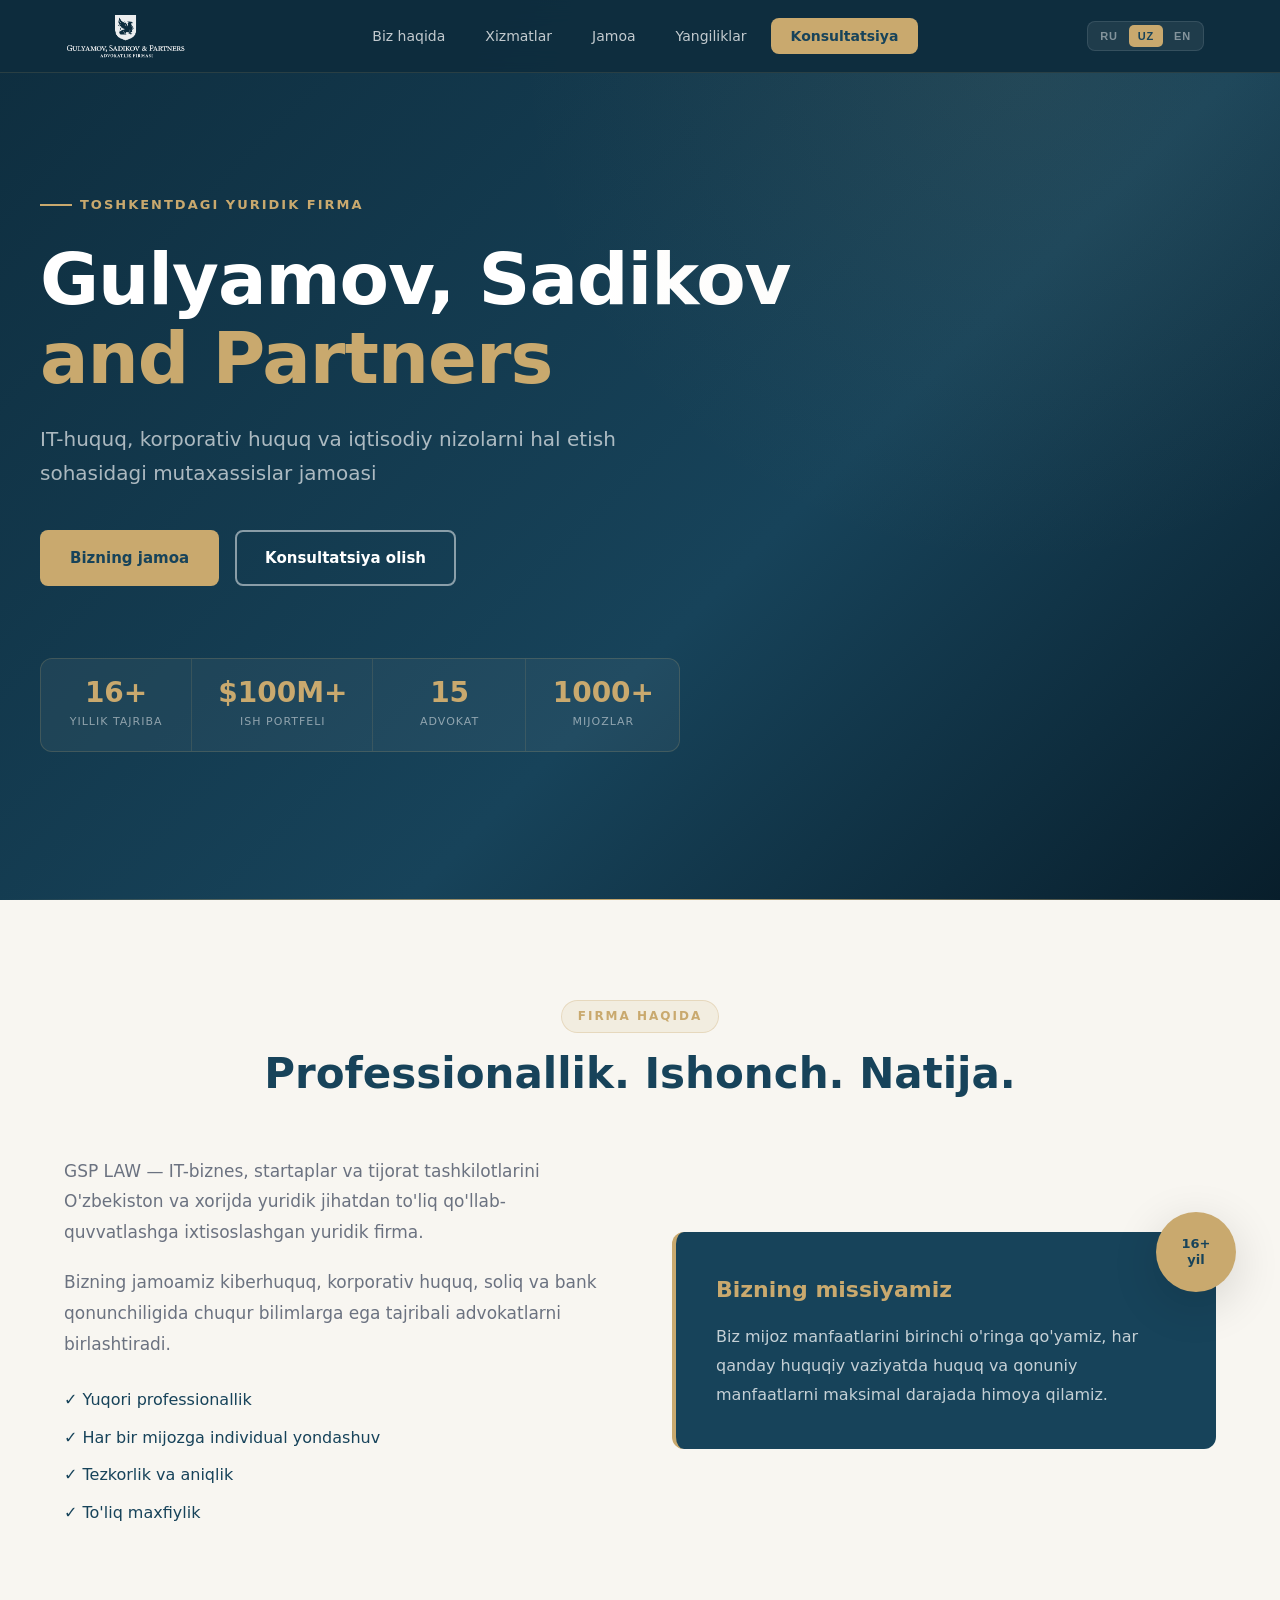
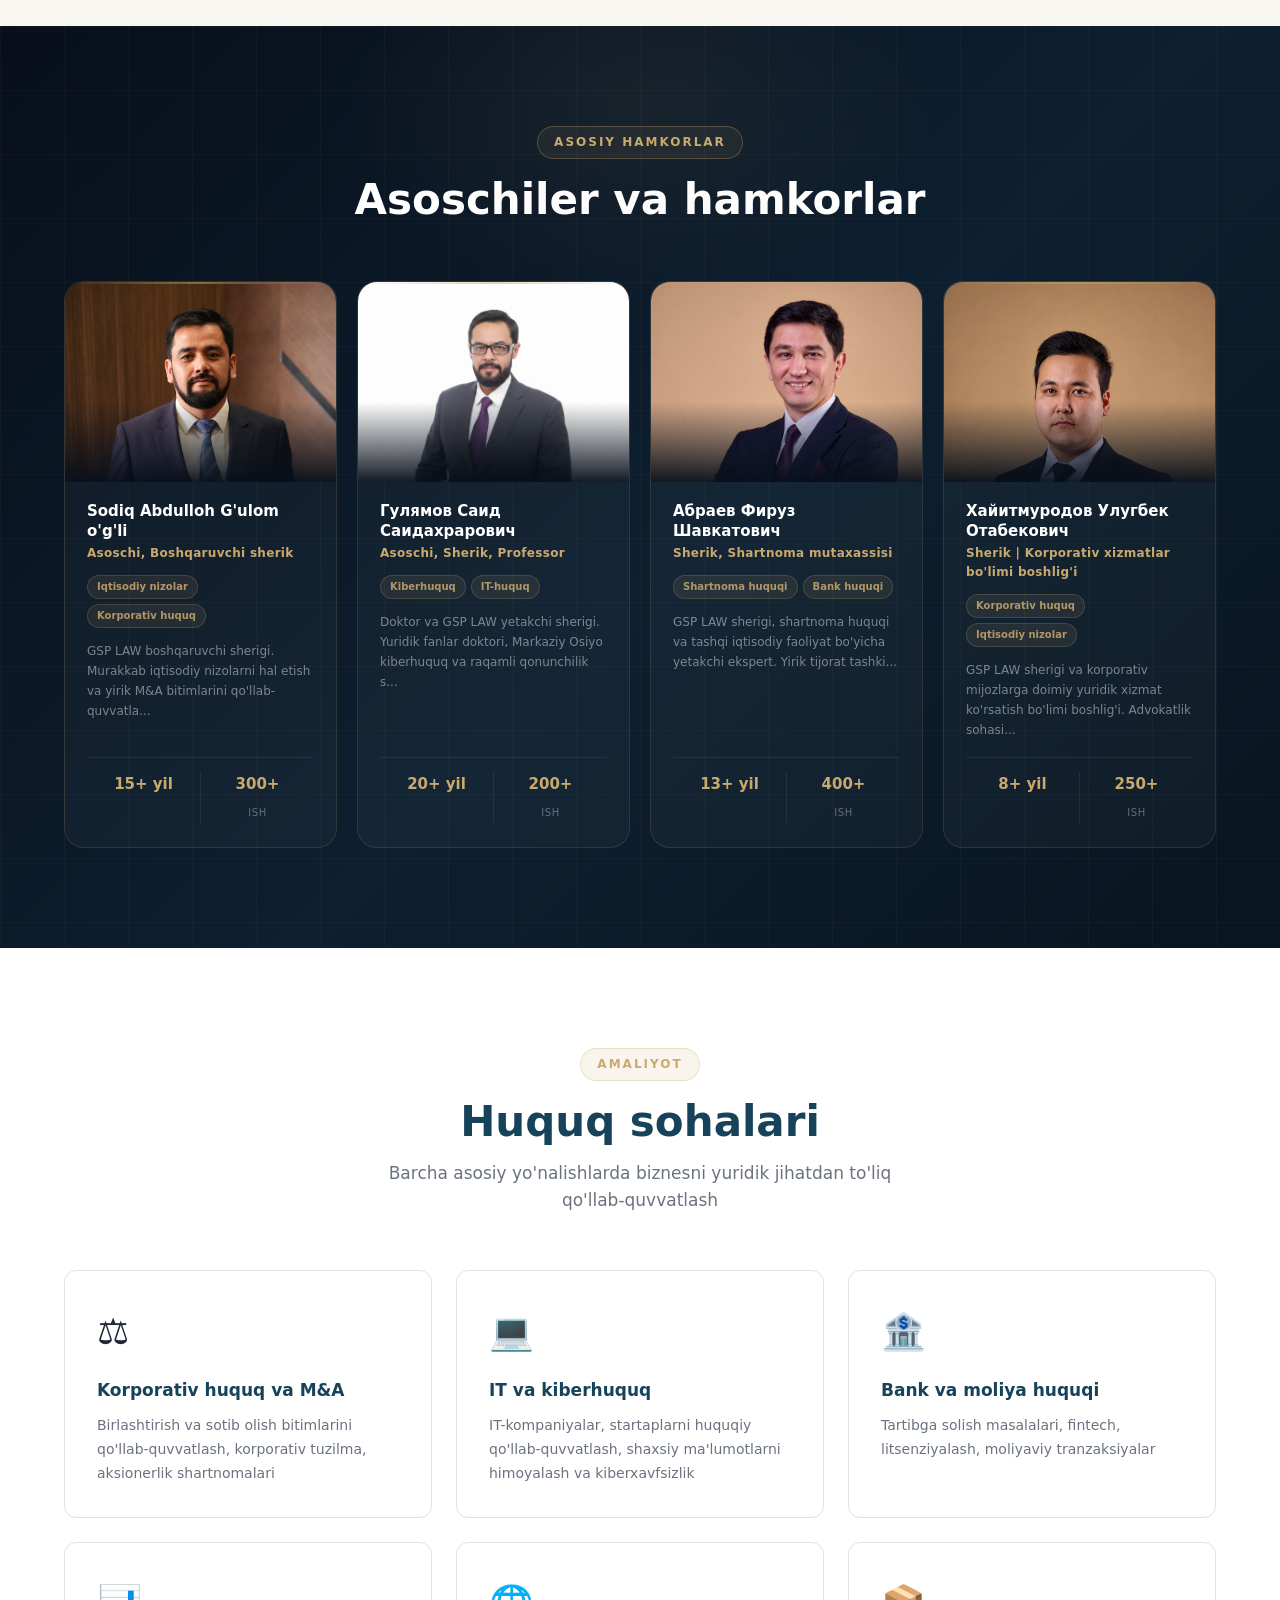
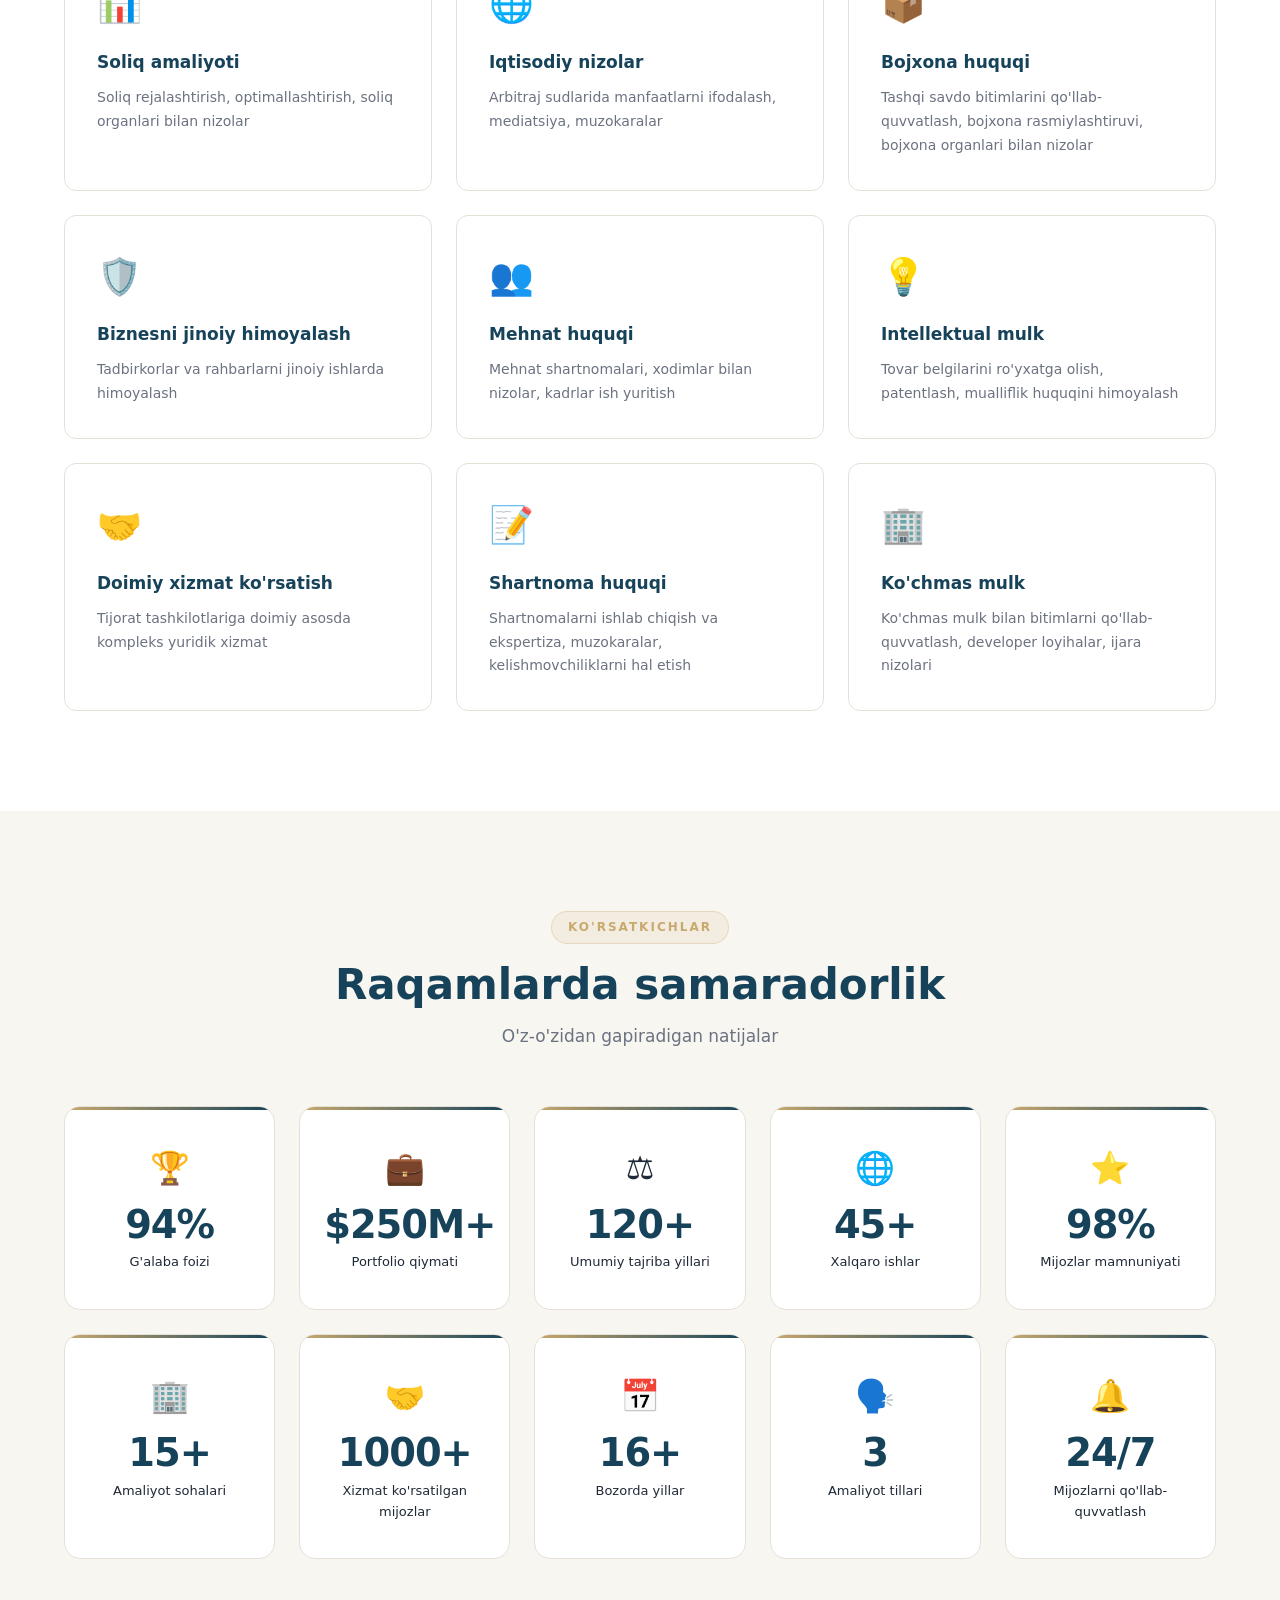
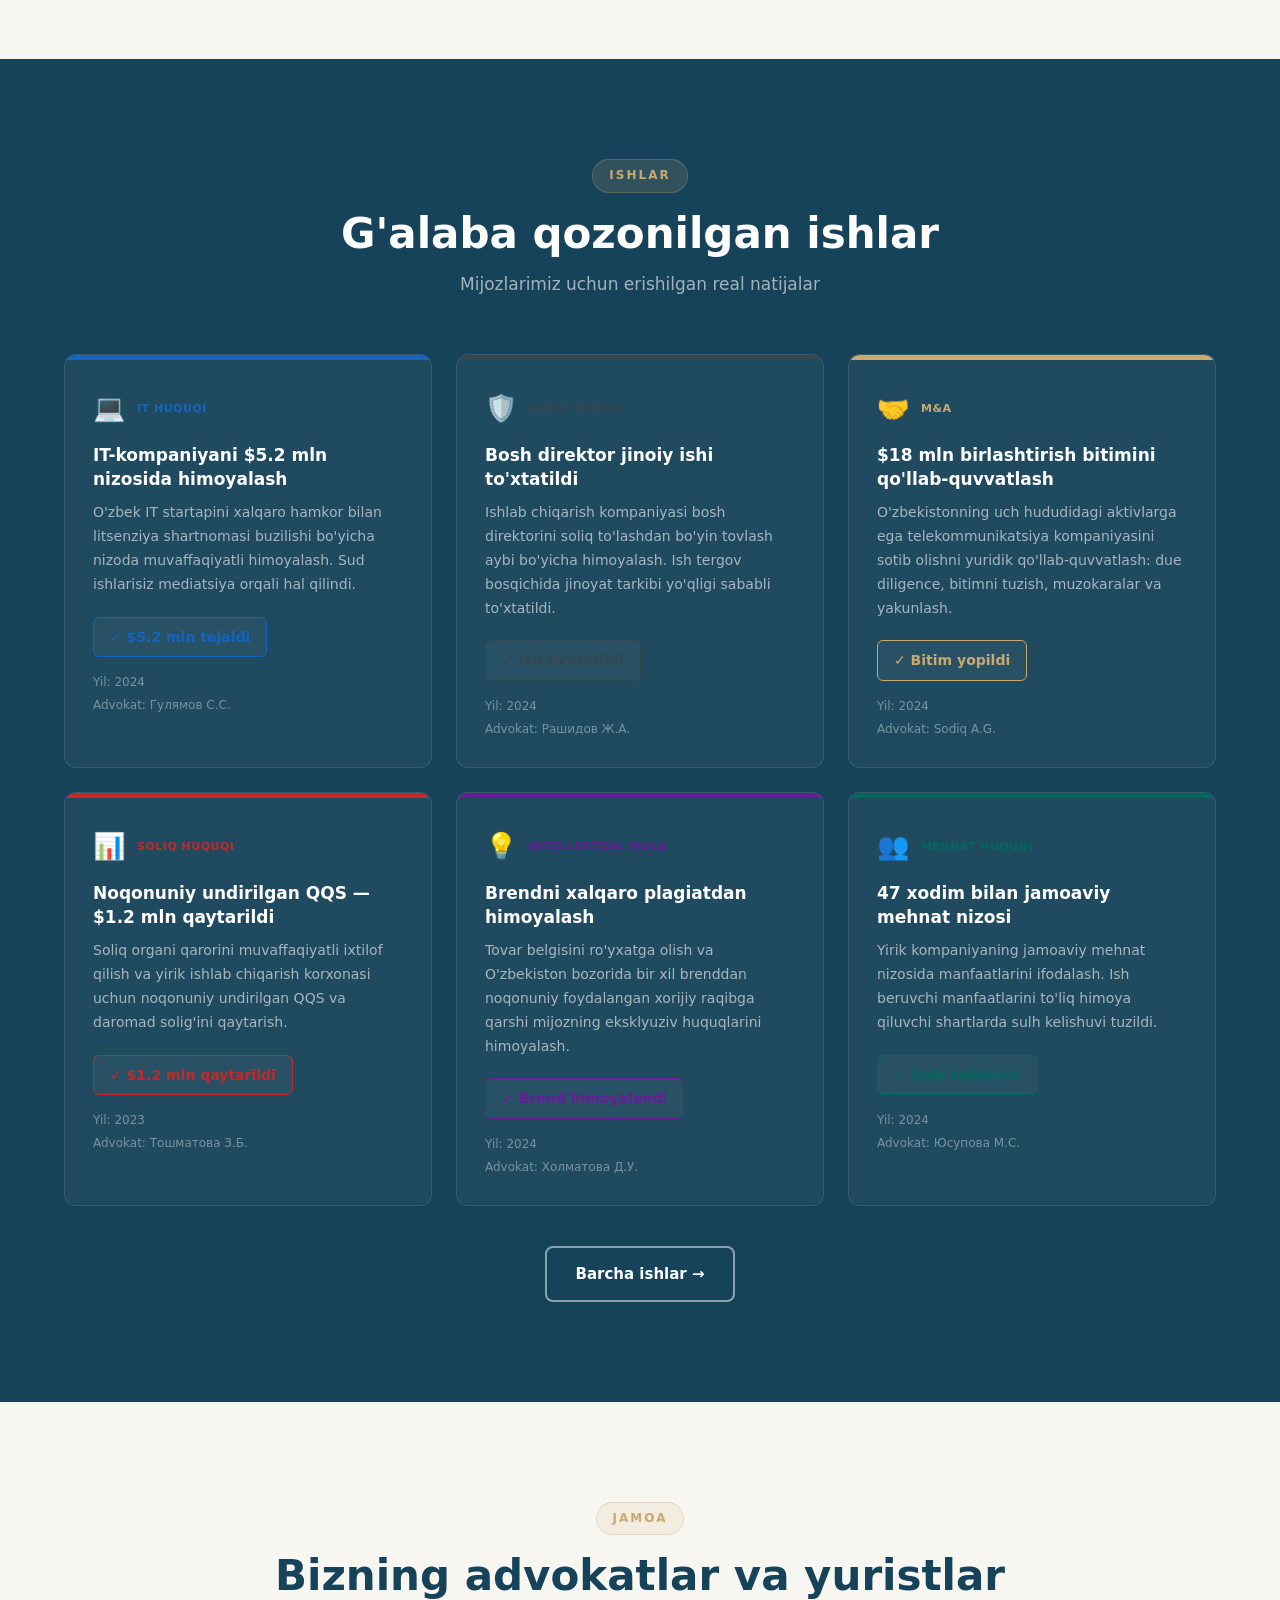
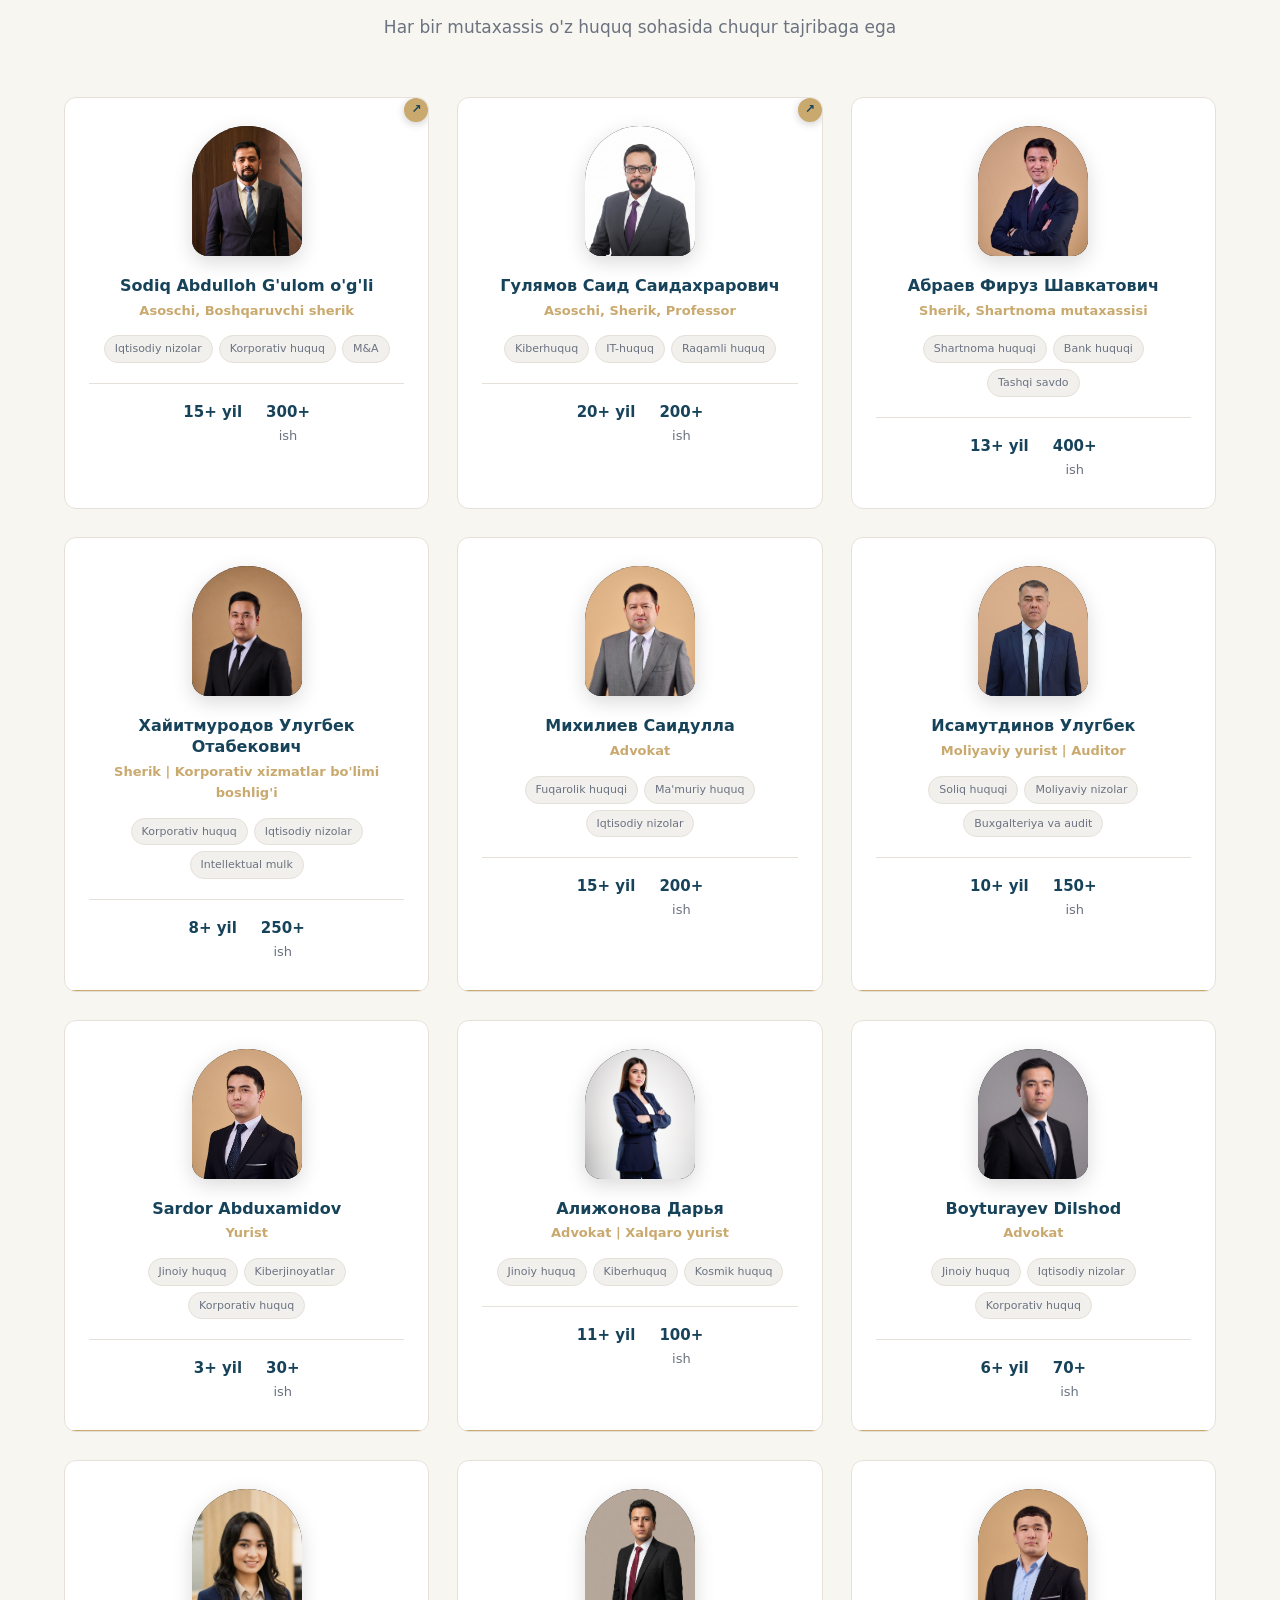
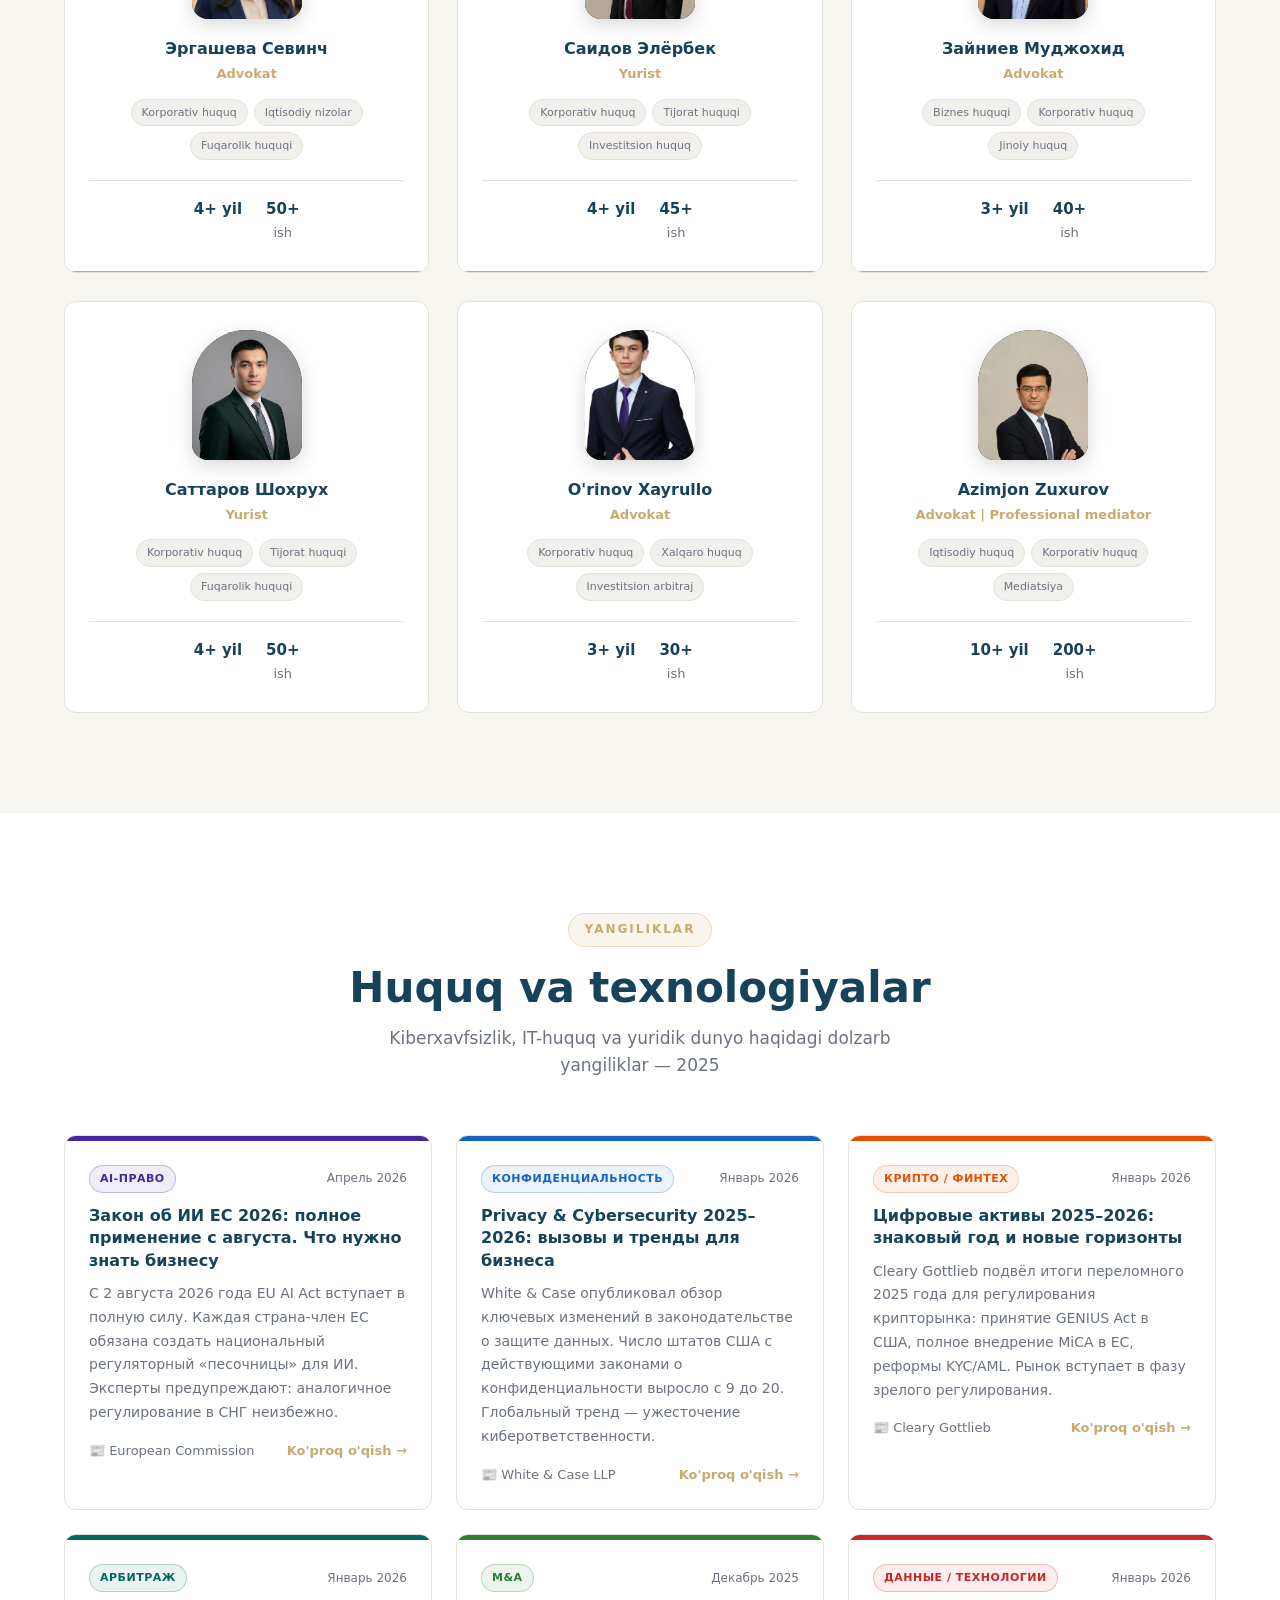
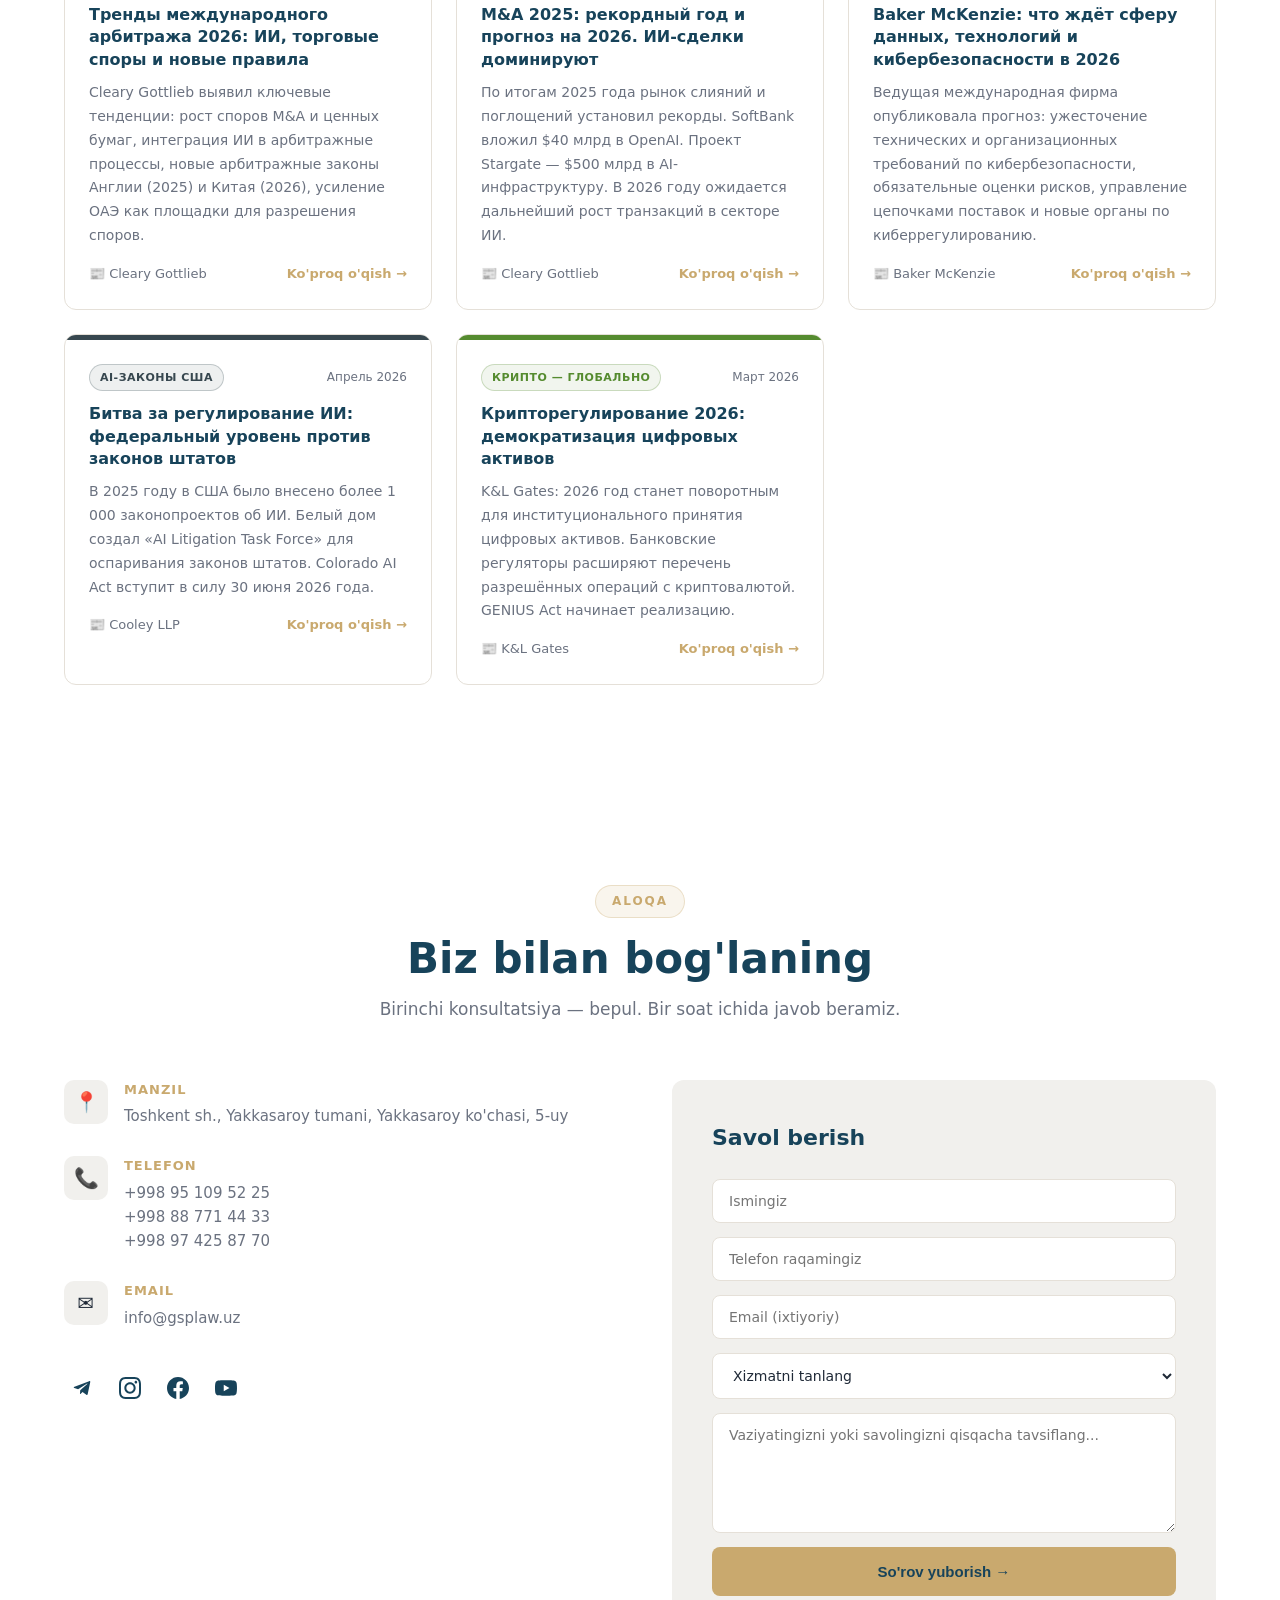
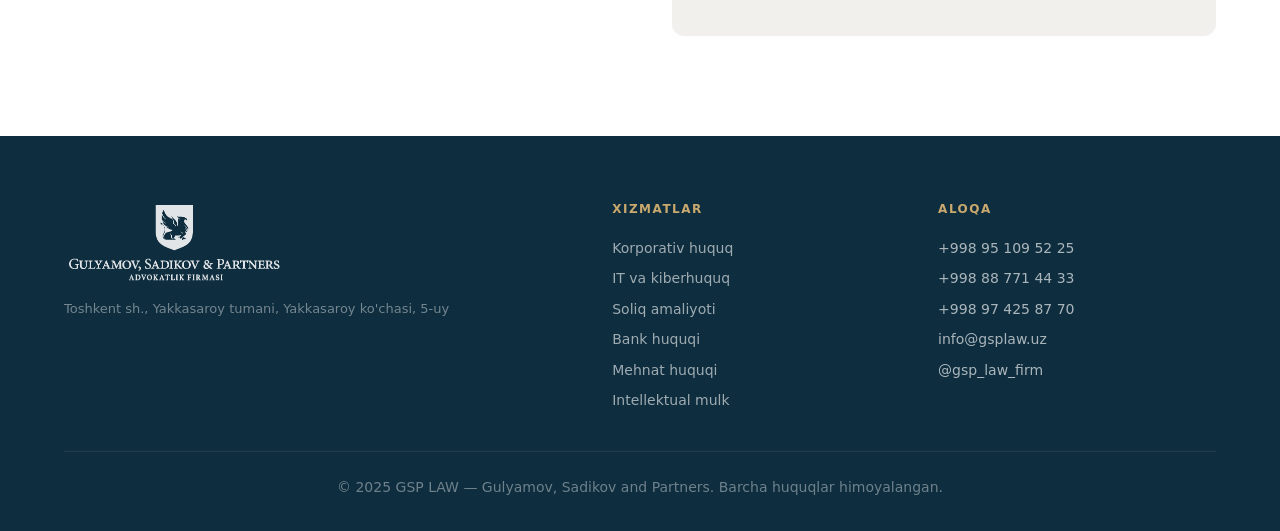
==== index.html @ 0fa40f77 "Fix favicon: square 32x32 and 64x64, consistent across all pages Co-Authored-By: Claude Sonnet 4.6 <" ====
<!DOCTYPE html>
<html lang="uz">
<head>
  <meta charset="UTF-8">
  <meta name="viewport" content="width=device-width, initial-scale=1.0">
  <title>Адвокатская фирма Ташкент – GSP Law онлайн консультация</title>
  <meta name="description" content="Ведущая юридическая фирма Узбекистана. IT-право, корпоративное право, экономические споры.">
  <link rel="shortcut icon" href="favicon.png">
  <link rel="icon" type="image/png" sizes="32x32" href="favicon.png?v=3">
  <link rel="icon" type="image/png" sizes="64x64" href="logo-shield.png?v=3">
  <link rel="stylesheet" href="style.css">
</head>
<body>

<!-- NAVBAR -->
<nav class="navbar" id="navbar">
  <div class="container">
    <a href="index.html" class="nav-logo">
      <img src="logo-full.png" alt="GSP LAW" class="nav-logo-full-img">
    </a>
    <ul class="nav-links" id="navLinks">
      <li><a href="#about" data-i18n="nav.about">О нас</a></li>
      <li><a href="#services" data-i18n="nav.services">Услуги</a></li>
      <li><a href="#lawyers" data-i18n="nav.team">Команда</a></li> 
      <li><a href="#news" data-i18n="nav.news">Новости</a></li>
      <li><a href="#contact" class="nav-cta" data-i18n="nav.consult">Консультация</a></li>
    </ul>
    <div class="lang-switcher">
      <button class="lang-btn" data-lang="ru" onclick="setLang('ru')">RU</button>
      <button class="lang-btn active" data-lang="uz" onclick="setLang('uz')">UZ</button>
      <button class="lang-btn" data-lang="en" onclick="setLang('en')">EN</button>
    </div>
    <button class="nav-toggle" id="navToggle" onclick="toggleMenu()" aria-label="Меню">
      <span></span><span></span><span></span>
    </button>
  </div>
</nav>

<!-- HERO -->
<section class="hero">
  <div class="hero-content">
    <p class="hero-tag" data-i18n="hero.tag">Юридическая фирма в Ташкенте</p>
    <h1>Gulyamov, Sadikov<br><span>and Partners</span></h1>
    <p class="hero-desc" data-i18n="hero.desc">Узкопрофильная команда экспертов в сфере IT-права, корпоративного права и разрешения экономических споров</p>
    <div class="hero-btns">
      <a href="#lawyers" class="btn btn-primary" data-i18n="hero.btn1">Наша команда</a>
      <a href="#contact" class="btn btn-outline" data-i18n="hero.btn2">Получить консультацию</a>
    </div>
    <div class="hero-stats" id="heroStats"></div>
  </div>
</section>

<!-- ABOUT -->
<section id="about" class="about">
  <div class="container">
    <div class="section-header">
      <span class="section-tag" data-i18n="about.sTag">О фирме</span>
      <h2 data-i18n="about.sTitle">Профессионализм. Доверие. Результат.</h2>
    </div>
    <div class="about-grid">
      <div class="about-text">
        <p data-i18n="about.p1">GSP LAW — узкопрофильная юридическая фирма, специализирующаяся на комплексном правовом сопровождении IT-бизнеса, стартапов и коммерческих организаций в Узбекистане и за рубежом.</p>
        <p data-i18n="about.p2">Наша команда объединяет опытных адвокатов с глубокими знаниями в области киберправа, корпоративного права, налогового и банковского законодательства.</p>
        <ul class="about-list" id="aboutList">
          <li>✓ Высокий профессионализм</li>
          <li>✓ Индивидуальный подход к каждому клиенту</li>
          <li>✓ Оперативность и чёткость в работе</li>
          <li>✓ Абсолютная конфиденциальность</li>
        </ul>
      </div>
      <div class="about-image">
        <div class="about-card">
          <h3 data-i18n="about.mTitle">Наша миссия</h3>
          <p data-i18n="about.mText">Мы ставим интересы клиента на первое место, обеспечивая максимальную защиту прав и законных интересов в любой правовой ситуации.</p>
        </div>
        <div class="about-badge">16+<br><span data-i18n="about.yearsLabel">лет</span></div>
      </div>
    </div>
  </div>
</section>

<!-- KEY PARTNERS -->
<section class="partners-section">
  <div class="container">
    <div class="section-header">
      <span class="section-tag" data-i18n="about.teamTag">Ключевые партнёры</span>
      <h2 data-i18n="about.teamTitle">Основатели и партнёры</h2>
    </div>
    <div class="partners-grid" id="partnersGrid"></div>
  </div>
</section>

<!-- SERVICES -->
<section id="services" class="services">
  <div class="container">
    <div class="section-header">
      <span class="section-tag" data-i18n="services.sTag">Практика</span>
      <h2 data-i18n="services.sTitle">Области права</h2>
      <p data-i18n="services.sDesc">Комплексное юридическое сопровождение бизнеса по всем ключевым направлениям</p>
    </div>
    <div class="services-grid" id="servicesGrid"></div>
  </div>
</section>

<!-- METRICS -->
<section id="metrics" class="metrics-section">
  <div class="container">
    <div class="section-header">
      <span class="section-tag" data-i18n="metrics.sTag">Показатели</span>
      <h2 data-i18n="metrics.sTitle">Эффективность в цифрах</h2>
      <p data-i18n="metrics.sDesc">Результаты, которые говорят сами за себя</p>
    </div>
    <div class="metrics-grid" id="metricsGrid"></div>
  </div>
</section>

<!-- CASES -->
<section id="cases" class="cases-section">
  <div class="container">
    <div class="section-header">
      <span class="section-tag" data-i18n="cases.sTag">Кейсы</span>
      <h2 data-i18n="cases.sTitle">Выигранные дела</h2>
      <p data-i18n="cases.sDesc">Реальные результаты, которых мы добились для наших клиентов</p>
    </div>
    <div class="cases-grid" id="casesGrid"></div>
    <div style="text-align:center;margin-top:40px;">
      <a href="cases.html" class="btn btn-outline" data-i18n="cases.allCasesBtn">Все кейсы →</a>
    </div>
  </div>
</section>

<!-- LAWYERS -->
<section id="lawyers" class="lawyers">
  <div class="container">
    <div class="section-header">
      <span class="section-tag" data-i18n="lawyers.sTag">Команда</span>
      <h2 data-i18n="lawyers.sTitle">Наши адвокаты и юристы</h2>
      <p data-i18n="lawyers.sDesc">Каждый специалист имеет глубокую экспертизу в своей области права и реальный опыт работы</p>
    </div>
    <div class="lawyers-grid" id="lawyersGrid"></div>
  </div>
</section>

<!-- NEWS -->
<section id="news" class="news-section">
  <div class="container">
    <div class="section-header">
      <span class="section-tag" data-i18n="news.sTag">Новости</span>
      <h2 data-i18n="news.sTitle">Право и технологии</h2>
      <p data-i18n="news.sDesc">Актуальные новости о кибербезопасности, IT-праве и юридическом мире — 2025</p>
    </div>
    <div class="news-grid" id="newsGrid"></div>
  </div>
</section>

<!-- CONTACT -->
<section id="contact" class="contact">
  <div class="container">
    <div class="section-header">
      <span class="section-tag" data-i18n="contact.sTag">Контакты</span>
      <h2 data-i18n="contact.sTitle">Свяжитесь с нами</h2>
      <p data-i18n="contact.sDesc">Первая консультация — бесплатно. Мы ответим в течение часа.</p>
    </div>
    <div class="contact-grid">
      <div class="contact-info">
        <div class="contact-item">
          <div class="contact-icon">📍</div>
          <div>
            <h4 data-i18n="contact.addr">Адрес</h4>
            <p id="ci-address"></p>
          </div>
        </div>
        <div class="contact-item">
          <div class="contact-icon">📞</div>
          <div>
            <h4 data-i18n="contact.phone">Телефон</h4>
            <p id="ci-phone1"></p>
            <p id="ci-phone2"></p>
            <p id="ci-phone3"></p>
          </div>
        </div>
        <div class="contact-item">
          <div class="contact-icon">✉️</div>
          <div>
            <h4 data-i18n="contact.email">Email</h4>
            <p id="ci-email"></p>
          </div>
        </div>
        <div class="social-links">
          <a id="ci-tg" class="social-icon-btn social-tg" target="_blank" rel="noopener" aria-label="Telegram">
            <svg viewBox="0 0 24 24" fill="currentColor"><path d="M9.78 18.65l.28-4.23 7.68-6.92c.34-.31-.07-.46-.52-.19L7.74 13.3 3.64 12c-.88-.25-.89-.86.2-1.3l15.97-6.16c.73-.33 1.43.18 1.15 1.3l-2.72 12.81c-.19.91-.74 1.13-1.5.71L12.6 16.3l-1.99 1.93c-.23.23-.42.42-.83.42z"/></svg>
          </a>
          <a id="ci-ig" class="social-icon-btn social-ig" target="_blank" rel="noopener" aria-label="Instagram">
            <svg viewBox="0 0 24 24" fill="currentColor"><path d="M12 2.163c3.204 0 3.584.012 4.85.07 3.252.148 4.771 1.691 4.919 4.919.058 1.265.069 1.645.069 4.849 0 3.205-.012 3.584-.069 4.849-.149 3.225-1.664 4.771-4.919 4.919-1.266.058-1.644.07-4.85.07-3.204 0-3.584-.012-4.849-.07-3.26-.149-4.771-1.699-4.919-4.92-.058-1.265-.07-1.644-.07-4.849 0-3.204.013-3.583.07-4.849.149-3.227 1.664-4.771 4.919-4.919 1.266-.057 1.645-.069 4.849-.069zm0-2.163c-3.259 0-3.667.014-4.947.072-4.358.2-6.78 2.618-6.98 6.98-.059 1.281-.073 1.689-.073 4.948 0 3.259.014 3.668.072 4.948.2 4.358 2.618 6.78 6.98 6.98 1.281.058 1.689.072 4.948.072 3.259 0 3.668-.014 4.948-.072 4.354-.2 6.782-2.618 6.979-6.98.059-1.28.073-1.689.073-4.948 0-3.259-.014-3.667-.072-4.947-.196-4.354-2.617-6.78-6.979-6.98-1.281-.059-1.69-.073-4.949-.073zm0 5.838c-3.403 0-6.162 2.759-6.162 6.162s2.759 6.163 6.162 6.163 6.162-2.759 6.162-6.163c0-3.403-2.759-6.162-6.162-6.162zm0 10.162c-2.209 0-4-1.79-4-4 0-2.209 1.791-4 4-4s4 1.791 4 4c0 2.21-1.791 4-4 4zm6.406-11.845c-.796 0-1.441.645-1.441 1.44s.645 1.44 1.441 1.44c.795 0 1.439-.645 1.439-1.44s-.644-1.44-1.439-1.44z"/></svg>
          </a>
          <a id="ci-fb" class="social-icon-btn social-fb" target="_blank" rel="noopener" aria-label="Facebook">
            <svg viewBox="0 0 24 24" fill="currentColor"><path d="M24 12.073c0-6.627-5.373-12-12-12s-12 5.373-12 12c0 5.99 4.388 10.954 10.125 11.854v-8.385H7.078v-3.47h3.047V9.43c0-3.007 1.792-4.669 4.533-4.669 1.312 0 2.686.235 2.686.235v2.953H15.83c-1.491 0-1.956.925-1.956 1.874v2.25h3.328l-.532 3.47h-2.796v8.385C19.612 23.027 24 18.062 24 12.073z"/></svg>
          </a>
          <a id="ci-yt" class="social-icon-btn social-yt" target="_blank" rel="noopener" aria-label="YouTube">
            <svg viewBox="0 0 24 24" fill="currentColor"><path d="M23.498 6.186a3.016 3.016 0 0 0-2.122-2.136C19.505 3.545 12 3.545 12 3.545s-7.505 0-9.377.505A3.017 3.017 0 0 0 .502 6.186C0 8.07 0 12 0 12s0 3.93.502 5.814a3.016 3.016 0 0 0 2.122 2.136c1.871.505 9.376.505 9.376.505s7.505 0 9.377-.505a3.015 3.015 0 0 0 2.122-2.136C24 15.93 24 12 24 12s0-3.93-.502-5.814zM9.545 15.568V8.432L15.818 12l-6.273 3.568z"/></svg>
          </a>
        </div>
      </div>
      <div class="contact-form">
        <h3 data-i18n="contact.formTitle">Задать вопрос</h3>
        <div class="form-success" id="formSuccess"></div>
        <form onsubmit="submitForm(event)" style="display:flex;flex-direction:column;gap:14px;">
          <input type="text" data-i18n-ph="contact.ph.name" placeholder="Ваше имя" required>
          <input type="tel" data-i18n-ph="contact.ph.tel" placeholder="Номер телефона" required>
          <input type="email" data-i18n-ph="contact.ph.email" placeholder="Email (необязательно)">
          <select class="contact-svc-select">
            <option value="">Выберите услугу</option>
            <option>Корпоративное право и M&A</option>
            <option>IT и киберправо</option>
            <option>Налоговая практика</option>
            <option>Банковское и финансовое право</option>
            <option>Трудовое право</option>
            <option>Интеллектуальная собственность</option>
            <option>Таможенное право</option>
            <option>Уголовная защита бизнеса</option>
            <option>Экономические споры</option>
            <option>Другое</option>
          </select>
          <textarea data-i18n-ph="contact.ph.msg" placeholder="Кратко опишите вашу ситуацию или вопрос..." rows="4"></textarea>
          <button type="submit" class="btn btn-primary" style="width:100%;justify-content:center;" data-i18n="contact.submit">Отправить запрос →</button>
        </form>
      </div>
    </div>
  </div>
</section>

<!-- FOOTER -->
<footer class="footer">
  <div class="container">
    <div class="footer-grid">
      <div>
        <img src="logo-full.png" alt="GSP LAW" class="footer-logo-full">
        <p id="f-address" style="font-size:13px;margin-top:14px;opacity:0.65;line-height:1.6;"></p>
      </div>
      <div>
        <h4 data-i18n="footer.sTitle">Услуги</h4>
        <ul class="footer-services-list">
          <li><a href="#services">Корпоративное право</a></li>
          <li><a href="#services">IT и киберправо</a></li>
          <li><a href="#services">Налоговая практика</a></li>
          <li><a href="#services">Банковское право</a></li>
          <li><a href="#services">Трудовое право</a></li>
          <li><a href="#services">Интеллект. собственность</a></li>
        </ul>
      </div>
      <div>
        <h4 data-i18n="footer.cTitle">Контакты</h4>
        <div style="display:flex;flex-direction:column;gap:8px;">
          <p id="f-phone1" style="font-size:14px;"></p>
          <p id="f-phone2" style="font-size:14px;"></p>
          <p id="f-phone3" style="font-size:14px;"></p>
          <p id="f-email" style="font-size:14px;"></p>
          <a href="https://t.me/gsp_law_firm" target="_blank" style="font-size:14px;color:rgba(255,255,255,0.65);">@gsp_law_firm</a>
        </div>
      </div>
    </div>
    <div class="footer-bottom">
      <p data-i18n="footer.rights">© 2026 GSP LAW — Gulyamov, Sadikov and Partners. Все права защищены.</p>
    </div>
  </div>
</footer>

<script src="data.js"></script>
<script src="app.js"></script>
</body>
</html>
---- style.css ----
/* ===== VARIABLES ===== */
:root {
  --dark: #0e2d3e;
  --navy: #17435a;
  --gold: #c9a96e;
  --gold-light: #e8c98a;
  --cream: #f8f6f1;
  --white: #ffffff;
  --gray: #6b7280;
  --light-gray: #f1f0ed;
  --border: #e5e0d8;
  --text: #1f2937;
  --shadow: 0 4px 24px rgba(0,0,0,0.08);
  --shadow-lg: 0 12px 48px rgba(0,0,0,0.14);
  --radius: 12px;
  --radius-sm: 8px;
  --transition: all 0.3s ease;
  --font: 'Segoe UI', system-ui, -apple-system, sans-serif;
}

/* ===== RESET ===== */
*, *::before, *::after { box-sizing: border-box; margin: 0; padding: 0; }
html { scroll-behavior: smooth; }
body { font-family: var(--font); color: var(--text); background: var(--white); line-height: 1.6; }
a { text-decoration: none; color: inherit; }
ul { list-style: none; }
img { max-width: 100%; display: block; }

/* ===== UTILITY ===== */
.container { max-width: 1200px; margin: 0 auto; padding: 0 24px; }

.section-header { text-align: center; margin-bottom: 56px; }
.section-tag {
  display: inline-block;
  font-size: 12px;
  font-weight: 600;
  letter-spacing: 2px;
  text-transform: uppercase;
  color: var(--gold);
  background: rgba(201,169,110,0.12);
  border: 1px solid rgba(201,169,110,0.3);
  padding: 6px 16px;
  border-radius: 20px;
  margin-bottom: 16px;
}
.section-header h2 { font-size: clamp(28px, 4vw, 42px); font-weight: 700; color: var(--navy); line-height: 1.2; }
.section-header p { margin-top: 12px; color: var(--gray); font-size: 17px; max-width: 560px; margin-left: auto; margin-right: auto; }

.btn {
  display: inline-flex;
  align-items: center;
  gap: 8px;
  padding: 14px 28px;
  border-radius: var(--radius-sm);
  font-size: 15px;
  font-weight: 600;
  cursor: pointer;
  border: 2px solid transparent;
  transition: var(--transition);
  white-space: nowrap;
}
.btn-primary { background: var(--gold); color: var(--navy); }
.btn-primary:hover { background: var(--gold-light); transform: translateY(-2px); box-shadow: 0 8px 24px rgba(201,169,110,0.4); }
.btn-outline { background: transparent; color: var(--white); border-color: rgba(255,255,255,0.5); }
.btn-outline:hover { background: rgba(255,255,255,0.1); border-color: var(--white); }
.btn-dark { background: var(--navy); color: var(--white); }
.btn-dark:hover { background: var(--dark); transform: translateY(-2px); }
.btn-ghost { background: transparent; color: var(--navy); border-color: var(--border); }
.btn-ghost:hover { background: var(--light-gray); }

/* ===== NAVBAR ===== */
.navbar {
  position: fixed;
  top: 0; left: 0; right: 0;
  z-index: 1000;
  background: rgba(14,45,62,0.95);
  backdrop-filter: blur(12px);
  border-bottom: 1px solid rgba(201,169,110,0.15);
  transition: var(--transition);
}
.navbar .container { display: flex; align-items: center; justify-content: space-between; height: 72px; }
.nav-logo { display: flex; align-items: center; }
.nav-logo-full-img {
  height: 48px;
  width: auto;
  display: block;
  filter: brightness(0) invert(1);
  opacity: 0.92;
  transition: opacity 0.3s ease;
}
.nav-logo:hover .nav-logo-full-img { opacity: 1; }
.nav-logo-img { height: 46px; width: auto; display: block; flex-shrink: 0; }
.nav-logo-text { display: flex; flex-direction: column; }
.logo-text { font-size: 22px; font-weight: 800; color: var(--gold); letter-spacing: 1px; line-height: 1; }
.logo-sub { font-size: 10px; color: rgba(255,255,255,0.5); letter-spacing: 0.5px; margin-top: 2px; }
.nav-links { display: flex; gap: 8px; }
.nav-links a {
  color: rgba(255,255,255,0.75);
  font-size: 14px;
  font-weight: 500;
  padding: 8px 16px;
  border-radius: 6px;
  transition: var(--transition);
}
.nav-links a:hover { color: var(--gold); background: rgba(201,169,110,0.08); }
.nav-cta { padding: 10px 20px !important; background: var(--gold) !important; color: var(--navy) !important; font-weight: 700 !important; border-radius: 8px !important; }
.nav-cta:hover { background: var(--gold-light) !important; }
.nav-toggle {
  display: none;
  flex-direction: column;
  justify-content: center;
  gap: 5px;
  width: 40px; height: 40px;
  background: rgba(255,255,255,0.07);
  border: 1px solid rgba(255,255,255,0.12);
  border-radius: 8px;
  cursor: pointer;
  padding: 0;
  align-items: center;
  flex-shrink: 0;
}
.nav-toggle span {
  display: block;
  width: 20px; height: 2px;
  background: rgba(255,255,255,0.85);
  border-radius: 2px;
  transition: all 0.3s ease;
  transform-origin: center;
}
.nav-toggle.open span:nth-child(1) { transform: translateY(7px) rotate(45deg); }
.nav-toggle.open span:nth-child(2) { opacity: 0; transform: scaleX(0); }
.nav-toggle.open span:nth-child(3) { transform: translateY(-7px) rotate(-45deg); }

/* ===== HERO ===== */
.hero {
  min-height: 100vh;
  background: linear-gradient(135deg, var(--dark) 0%, var(--navy) 60%, #081e2b 100%);
  display: flex;
  flex-direction: column;
  justify-content: center;
  padding: 120px 24px 80px;
  position: relative;
  overflow: hidden;
}
.hero::before {
  content: '';
  position: absolute;
  top: -50%;
  right: -20%;
  width: 80vw;
  height: 80vw;
  background: radial-gradient(circle, rgba(201,169,110,0.08) 0%, transparent 70%);
  pointer-events: none;
}
.hero::after {
  content: '';
  position: absolute;
  bottom: 0; left: 0; right: 0;
  height: 1px;
  background: linear-gradient(90deg, transparent, var(--gold), transparent);
}
.hero-content { max-width: 1200px; margin: 0 auto; width: 100%; }
.hero-tag {
  display: inline-flex;
  align-items: center;
  gap: 8px;
  font-size: 13px;
  color: var(--gold);
  letter-spacing: 2px;
  text-transform: uppercase;
  font-weight: 600;
  margin-bottom: 24px;
}
.hero-tag::before { content: ''; display: block; width: 32px; height: 2px; background: var(--gold); }
.hero h1 {
  font-size: clamp(36px, 6vw, 72px);
  font-weight: 800;
  color: var(--white);
  line-height: 1.1;
  margin-bottom: 24px;
  letter-spacing: -1px;
}
.hero h1 span { color: var(--gold); }
.hero-desc { font-size: clamp(16px, 2vw, 20px); color: rgba(255,255,255,0.65); max-width: 600px; margin-bottom: 40px; line-height: 1.7; }
.hero-btns { display: flex; gap: 16px; flex-wrap: wrap; margin-bottom: 72px; }
.hero-stats {
  display: grid;
  grid-template-columns: repeat(4, 1fr);
  gap: 2px;
  max-width: 640px;
  background: rgba(255,255,255,0.05);
  border-radius: var(--radius);
  border: 1px solid rgba(201,169,110,0.2);
  overflow: hidden;
}
.stat { padding: 20px 24px; text-align: center; }
.stat:not(:last-child) { border-right: 1px solid rgba(201,169,110,0.15); }
.stat-num { display: block; font-size: 28px; font-weight: 800; color: var(--gold); line-height: 1; }
.stat-label { display: block; font-size: 11px; color: rgba(255,255,255,0.5); text-transform: uppercase; letter-spacing: 1px; margin-top: 6px; }

/* ===== ABOUT ===== */
.about { padding: 100px 0; background: var(--cream); }
.about-grid { display: grid; grid-template-columns: 1fr 1fr; gap: 64px; align-items: center; }
.about-text p { color: var(--gray); font-size: 17px; line-height: 1.8; margin-bottom: 20px; }
.about-list { margin-top: 28px; display: flex; flex-direction: column; gap: 12px; }
.about-list li { display: flex; align-items: center; gap: 12px; font-size: 16px; font-weight: 500; color: var(--navy); }
.about-image { position: relative; }
.about-card {
  background: var(--navy);
  color: white;
  padding: 40px;
  border-radius: var(--radius);
  border-left: 4px solid var(--gold);
}
.about-card h3 { font-size: 22px; color: var(--gold); margin-bottom: 16px; }
.about-card p { color: rgba(255,255,255,0.75); line-height: 1.8; }
.about-badge {
  position: absolute;
  top: -20px; right: -20px;
  background: var(--gold);
  color: var(--navy);
  padding: 16px;
  border-radius: 50%;
  width: 80px;
  height: 80px;
  display: flex;
  flex-direction: column;
  align-items: center;
  justify-content: center;
  font-weight: 800;
  font-size: 13px;
  text-align: center;
  line-height: 1.2;
  box-shadow: var(--shadow-lg);
}

/* ===== SERVICES ===== */
.services { padding: 100px 0; }
.services-grid { display: grid; grid-template-columns: repeat(auto-fill, minmax(280px, 1fr)); gap: 24px; }
.service-card {
  background: var(--white);
  border: 1px solid var(--border);
  border-radius: var(--radius);
  padding: 32px;
  transition: var(--transition);
  cursor: default;
}
.service-card:hover { border-color: var(--gold); transform: translateY(-4px); box-shadow: var(--shadow); }
.service-icon { font-size: 36px; margin-bottom: 16px; }
.service-card h3 { font-size: 17px; font-weight: 700; color: var(--navy); margin-bottom: 10px; }
.service-card p { color: var(--gray); font-size: 14px; line-height: 1.7; }

/* ===== LAWYERS ===== */
.lawyers { padding: 100px 0; background: var(--cream); }
.lawyers-grid { display: grid; grid-template-columns: repeat(auto-fill, minmax(280px, 1fr)); gap: 28px; }
.lawyer-card {
  background: var(--white);
  border-radius: var(--radius);
  overflow: hidden;
  border: 1px solid var(--border);
  transition: var(--transition);
  cursor: pointer;
  position: relative;
}
.lawyer-card:hover { transform: translateY(-6px); box-shadow: var(--shadow-lg); border-color: var(--gold); }
.lawyer-card:hover .lawyer-avatar { transform: scale(1.05); }
.lawyer-avatar-wrap { padding: 28px 28px 0; display: flex; justify-content: center; }
.lawyer-avatar {
  width: 110px;
  height: 130px;
  border-radius: 55px 55px 16px 16px;
  display: flex;
  align-items: center;
  justify-content: center;
  font-size: 30px;
  font-weight: 800;
  color: white;
  transition: var(--transition);
  box-shadow: 0 6px 20px rgba(0,0,0,0.15);
  flex-shrink: 0;
  overflow: hidden;
}
.lawyer-avatar-photo {
  background: #111 !important;
}
.lawyer-avatar-photo img {
  width: 100%;
  height: 100%;
  object-fit: cover;
  object-position: center 10%;
  display: block;
}
.lawyer-info { padding: 20px 24px 28px; text-align: center; }
.lawyer-info h3 { font-size: 16px; font-weight: 700; color: var(--navy); margin-bottom: 4px; line-height: 1.3; }
.lawyer-title { font-size: 13px; color: var(--gold); font-weight: 600; margin-bottom: 14px; }
.lawyer-specs { display: flex; flex-wrap: wrap; justify-content: center; gap: 6px; margin-bottom: 20px; }
.spec-tag {
  font-size: 11px;
  padding: 4px 10px;
  border-radius: 20px;
  background: var(--light-gray);
  color: var(--gray);
  font-weight: 500;
  border: 1px solid var(--border);
}
.lawyer-meta { display: flex; justify-content: center; gap: 24px; font-size: 13px; color: var(--gray); border-top: 1px solid var(--border); padding-top: 16px; }
.lawyer-meta span { display: flex; flex-direction: column; align-items: center; gap: 2px; }
.lawyer-meta strong { font-size: 15px; color: var(--navy); font-weight: 700; }
.lawyer-card-btn {
  position: absolute;
  bottom: -44px;
  left: 0; right: 0;
  background: var(--gold);
  color: var(--navy);
  text-align: center;
  font-weight: 700;
  font-size: 13px;
  padding: 12px;
  transition: var(--transition);
}
.lawyer-card:hover .lawyer-card-btn { bottom: 0; }

/* ===== CONTACT ===== */
.contact { padding: 100px 0; }
.contact-grid { display: grid; grid-template-columns: 1fr 1fr; gap: 64px; }
.contact-info { display: flex; flex-direction: column; gap: 28px; }
.contact-item { display: flex; gap: 16px; align-items: flex-start; }
.contact-icon { font-size: 20px; width: 44px; height: 44px; background: var(--light-gray); border-radius: 10px; display: flex; align-items: center; justify-content: center; flex-shrink: 0; }
.contact-item h4 { font-size: 13px; text-transform: uppercase; letter-spacing: 1px; color: var(--gold); font-weight: 700; margin-bottom: 4px; }
.contact-item p { color: var(--gray); font-size: 15px; line-height: 1.6; }
.social-links { display: flex; gap: 12px; margin-top: 12px; flex-wrap: wrap; }
.contact-info .social-icon-btn { color: var(--navy); }
.contact-info .social-icon-btn:hover { color: var(--gold); }
.social-btn { padding: 10px 20px; background: var(--navy); color: white; border-radius: var(--radius-sm); font-size: 13px; font-weight: 600; transition: var(--transition); }
.social-btn:hover { background: var(--gold); color: var(--navy); transform: translateY(-2px); }

/* Social icon buttons */
.social-icon-btn {
  display: inline-flex; align-items: center; justify-content: center;
  width: 36px; height: 36px;
  background: transparent;
  color: rgba(255,255,255,0.65);
  transition: var(--transition);
}
.social-icon-btn svg { width: 22px; height: 22px; }
.social-icon-btn:hover { color: var(--gold); transform: translateY(-3px); }
.social-tg, .social-ig, .social-fb, .social-yt { background: transparent; }

/* Footer social row */
.footer-social { display: flex; gap: 10px; margin-top: 16px; flex-wrap: wrap; }

/* Full logo in footer */
.footer-logo-full {
  max-width: 220px; width: 100%; height: auto;
  filter: brightness(0) invert(1);
  opacity: 0.88;
}

.contact-form { background: var(--light-gray); padding: 40px; border-radius: var(--radius); }
.contact-form h3 { font-size: 22px; font-weight: 700; color: var(--navy); margin-bottom: 24px; }
.contact-form form { display: flex; flex-direction: column; gap: 14px; }
.contact-form input,
.contact-form select,
.contact-form textarea {
  width: 100%;
  padding: 13px 16px;
  border: 1.5px solid var(--border);
  border-radius: var(--radius-sm);
  font-size: 14px;
  font-family: var(--font);
  background: var(--white);
  color: var(--text);
  transition: var(--transition);
  outline: none;
}
.contact-form input:focus,
.contact-form select:focus,
.contact-form textarea:focus { border-color: var(--gold); box-shadow: 0 0 0 3px rgba(201,169,110,0.12); }
.contact-form textarea { resize: vertical; min-height: 120px; }
.form-success { background: #d1fae5; color: #065f46; padding: 12px 16px; border-radius: var(--radius-sm); font-size: 14px; font-weight: 500; display: none; }

/* ===== FOOTER ===== */
.footer { background: var(--dark); color: rgba(255,255,255,0.65); padding: 64px 0 32px; }
.footer-grid { display: grid; grid-template-columns: 1.8fr 1fr 1fr; gap: 48px; margin-bottom: 40px; }
.footer p { margin-bottom: 0; font-size: 14px; line-height: 1.6; }
.footer h4 { color: var(--gold); font-size: 12px; letter-spacing: 1.5px; text-transform: uppercase; font-weight: 700; margin-bottom: 18px; }
.footer ul { display: flex; flex-direction: column; gap: 8px; }
.footer ul li { font-size: 14px; transition: var(--transition); }
.footer ul li a { color: rgba(255,255,255,0.6); transition: var(--transition); }
.footer ul li a:hover { color: var(--gold); padding-left: 4px; }
.footer-bottom { border-top: 1px solid rgba(255,255,255,0.08); padding-top: 24px; text-align: center; font-size: 13px; color: rgba(255,255,255,0.4); }

/* ===== LAWYER PAGE ===== */
.lawyer-page { padding-top: 72px; }
.back-bar { background: var(--cream); border-bottom: 1px solid var(--border); padding: 14px 0; }
.back-btn { display: inline-flex; align-items: center; gap: 8px; color: var(--gray); font-size: 14px; font-weight: 500; transition: var(--transition); cursor: pointer; }
.back-btn:hover { color: var(--gold); }
.back-btn svg { width: 16px; height: 16px; }

.lawyer-hero {
  background: linear-gradient(135deg, var(--dark) 0%, var(--navy) 100%);
  padding: 64px 0;
  position: relative;
  overflow: hidden;
}
.lawyer-hero::before {
  content: '';
  position: absolute;
  top: -50%; right: -10%;
  width: 60vw; height: 60vw;
  background: radial-gradient(circle, rgba(201,169,110,0.07) 0%, transparent 70%);
}
.lawyer-hero-inner { display: flex; align-items: center; gap: 48px; position: relative; }
.lawyer-hero-avatar {
  width: 170px;
  height: 200px;
  border-radius: 85px 85px 20px 20px;
  display: flex;
  align-items: center;
  justify-content: center;
  font-size: 52px;
  font-weight: 800;
  color: white;
  flex-shrink: 0;
  border: 3px solid rgba(201,169,110,0.35);
  box-shadow: 0 8px 32px rgba(0,0,0,0.25);
  overflow: hidden;
}
.lawyer-hero-avatar.lawyer-avatar-photo img {
  width: 100%; height: 100%;
  object-fit: cover; object-position: center 10%;
  display: block;
}
.lawyer-hero-info { flex: 1; }
.lawyer-hero-tag { font-size: 12px; color: var(--gold); letter-spacing: 2px; text-transform: uppercase; font-weight: 600; margin-bottom: 12px; }
.lawyer-hero-info h1 { font-size: clamp(24px, 4vw, 40px); font-weight: 800; color: white; margin-bottom: 8px; line-height: 1.2; }
.lawyer-hero-info .title { font-size: 17px; color: rgba(255,255,255,0.6); margin-bottom: 20px; }
.lawyer-specs-hero { display: flex; flex-wrap: wrap; gap: 8px; margin-bottom: 24px; }
.spec-tag-hero { font-size: 12px; padding: 6px 14px; border-radius: 20px; background: rgba(201,169,110,0.15); color: var(--gold); font-weight: 600; border: 1px solid rgba(201,169,110,0.3); }
.lawyer-hero-meta { display: flex; gap: 32px; flex-wrap: wrap; }
.hero-meta-item { display: flex; flex-direction: column; }
.hero-meta-item span:first-child { font-size: 24px; font-weight: 800; color: var(--gold); }
.hero-meta-item span:last-child { font-size: 12px; color: rgba(255,255,255,0.5); text-transform: uppercase; letter-spacing: 1px; }

.lawyer-body { padding: 72px 0; }
.lawyer-body-grid { display: grid; grid-template-columns: 2fr 1fr; gap: 64px; align-items: start; }
.lawyer-section { margin-bottom: 48px; }
.lawyer-section h2 { font-size: 22px; font-weight: 700; color: var(--navy); margin-bottom: 16px; padding-bottom: 12px; border-bottom: 2px solid var(--gold); display: inline-block; }
.lawyer-section p { color: var(--gray); line-height: 1.8; font-size: 16px; margin-bottom: 12px; }
.services-list { display: flex; flex-direction: column; gap: 10px; }
.service-item { display: flex; align-items: center; gap: 12px; padding: 12px 16px; background: var(--light-gray); border-radius: var(--radius-sm); font-size: 14px; color: var(--text); border-left: 3px solid var(--gold); }
.service-item::before { content: '✓'; color: var(--gold); font-weight: 800; flex-shrink: 0; }

.lawyer-sidebar { position: sticky; top: 100px; }
.sidebar-card { background: var(--navy); color: white; padding: 32px; border-radius: var(--radius); margin-bottom: 24px; }
.sidebar-card h3 { font-size: 17px; font-weight: 700; color: var(--gold); margin-bottom: 20px; }
.sidebar-contact { display: flex; flex-direction: column; gap: 14px; }
.sidebar-contact a { display: flex; align-items: center; gap: 10px; color: rgba(255,255,255,0.8); font-size: 14px; transition: var(--transition); }
.sidebar-contact a:hover { color: var(--gold); }
.sidebar-card .btn { width: 100%; text-align: center; justify-content: center; margin-top: 16px; }
.sidebar-info { background: var(--light-gray); padding: 24px; border-radius: var(--radius); }
.sidebar-info h3 { font-size: 15px; font-weight: 700; color: var(--navy); margin-bottom: 16px; }
.info-row { display: flex; justify-content: space-between; align-items: center; padding: 10px 0; border-bottom: 1px solid var(--border); font-size: 14px; }
.info-row:last-child { border-bottom: none; }
.info-row span:first-child { color: var(--gray); }
.info-row span:last-child { font-weight: 600; color: var(--navy); }

/* ===== BLOG ===== */
.blog-section { padding: 72px 0; background: var(--cream); }
.blog-section .section-header { text-align: left; margin-bottom: 40px; }
.blog-grid { display: grid; grid-template-columns: repeat(auto-fill, minmax(320px, 1fr)); gap: 28px; }
.blog-card { background: var(--white); border-radius: var(--radius); overflow: hidden; border: 1px solid var(--border); transition: var(--transition); }
.blog-card:hover { transform: translateY(-4px); box-shadow: var(--shadow); border-color: var(--gold); }
.blog-card-top { height: 6px; }
.blog-card-body { padding: 28px; }
.blog-tag { font-size: 11px; font-weight: 700; letter-spacing: 1px; text-transform: uppercase; color: var(--gold); margin-bottom: 10px; }
.blog-card h3 { font-size: 17px; font-weight: 700; color: var(--navy); margin-bottom: 10px; line-height: 1.4; }
.blog-card p { color: var(--gray); font-size: 14px; line-height: 1.7; margin-bottom: 20px; }
.blog-card-footer { display: flex; align-items: center; justify-content: space-between; font-size: 13px; color: var(--gray); }
.blog-read-more { color: var(--gold); font-weight: 600; font-size: 13px; transition: var(--transition); cursor: pointer; }
.blog-read-more:hover { color: var(--dark); }

/* ===== MOBILE ===== */
@media (max-width: 900px) {
  .nav-logo-full-img { height: 36px; }
  .nav-links {
    display: none; flex-direction: column;
    position: absolute; top: 72px; left: 0; right: 0;
    background: rgba(10,32,48,0.98); backdrop-filter: blur(16px);
    padding: 8px 12px 16px; gap: 2px; z-index: 999;
    border-bottom: 1px solid rgba(201,169,110,0.2);
    animation: menuSlide 0.22s ease;
  }
  .nav-links.open { display: flex; }
  .nav-links a {
    padding: 13px 16px; font-size: 15px; border-radius: 8px;
    color: rgba(255,255,255,0.8); border-left: 2px solid transparent;
  }
  .nav-links a:hover { border-left-color: var(--gold); background: rgba(201,169,110,0.06); }
  .nav-cta { border-left: none !important; margin-top: 8px; text-align: center; justify-content: center; }
  .nav-toggle { display: flex; }
  @keyframes menuSlide { from { opacity: 0; transform: translateY(-8px); } to { opacity: 1; transform: translateY(0); } }
  .hero-stats { grid-template-columns: repeat(2, 1fr); }
  .stat:not(:last-child) { border-right: none; }
  .stat:nth-child(1), .stat:nth-child(2) { border-bottom: 1px solid rgba(201,169,110,0.15); }
  .stat:nth-child(1), .stat:nth-child(3) { border-right: 1px solid rgba(201,169,110,0.15); }
  .about-grid { grid-template-columns: 1fr; gap: 40px; }
  .contact-grid { grid-template-columns: 1fr; gap: 40px; }
  .footer-grid { grid-template-columns: 1fr; gap: 32px; }
  .lawyer-hero-inner { flex-direction: column; text-align: center; gap: 32px; }
  .lawyer-hero-meta { justify-content: center; }
  .lawyer-body-grid { grid-template-columns: 1fr; }
  .lawyer-sidebar { position: static; }
}
@media (max-width: 600px) {
  .hero-btns { flex-direction: column; }
  .hero-btns .btn { justify-content: center; }
  .hero-stats { grid-template-columns: 1fr 1fr; max-width: 100%; }
  .lawyers-grid, .services-grid { grid-template-columns: 1fr; }
  .blog-grid { grid-template-columns: 1fr; }
  .contact-form { padding: 24px; }
}

/* ===== ANIMATIONS ===== */
@keyframes fadeUp { from { opacity: 0; transform: translateY(30px); } to { opacity: 1; transform: translateY(0); } }
.animate { animation: fadeUp 0.6s ease forwards; }
.animate-delay-1 { animation-delay: 0.1s; opacity: 0; }
.animate-delay-2 { animation-delay: 0.2s; opacity: 0; }
.animate-delay-3 { animation-delay: 0.3s; opacity: 0; }

/* ===== LANG SWITCHER ===== */
.lang-switcher {
  display: flex;
  align-items: center;
  gap: 2px;
  margin-right: 12px;
  background: rgba(255,255,255,0.07);
  border: 1px solid rgba(255,255,255,0.1);
  border-radius: 8px;
  padding: 3px;
}
.lang-btn {
  background: transparent;
  border: none;
  color: rgba(255,255,255,0.45);
  font-size: 11px;
  font-weight: 700;
  letter-spacing: 0.8px;
  padding: 5px 9px;
  border-radius: 5px;
  cursor: pointer;
  transition: all 0.2s ease;
}
.lang-btn:hover { color: rgba(255,255,255,0.85); }
.lang-btn.active { background: var(--gold); color: var(--navy); }

/* ===== EXT BADGE (external link lawyers) ===== */
.lawyer-avatar-wrap { position: relative; }
.ext-badge {
  position: absolute;
  top: 0; right: 0;
  background: var(--gold);
  color: var(--navy);
  width: 24px; height: 24px;
  border-radius: 50%;
  display: flex; align-items: center; justify-content: center;
  font-size: 12px; font-weight: 700;
  box-shadow: 0 2px 8px rgba(0,0,0,0.2);
}

/* ===== CASES SECTION ===== */
.cases-section { padding: 100px 0; background: var(--navy); }
.cases-section .section-tag { background: rgba(201,169,110,0.15); }
.cases-section .section-header h2 { color: var(--white); }
.cases-section .section-header p { color: rgba(255,255,255,0.6); }
.cases-grid { display: grid; grid-template-columns: repeat(auto-fill, minmax(320px, 1fr)); gap: 24px; }
.case-card {
  background: rgba(255,255,255,0.04);
  border: 1px solid rgba(255,255,255,0.1);
  border-radius: var(--radius);
  overflow: hidden;
  transition: var(--transition);
}
.case-card:hover { border-color: rgba(201,169,110,0.4); transform: translateY(-4px); box-shadow: 0 16px 48px rgba(0,0,0,0.3); }
.case-top { height: 5px; }
.case-body { padding: 28px; }
.case-header { display: flex; align-items: center; gap: 12px; margin-bottom: 14px; }
.case-icon { font-size: 26px; }
.case-tag { font-size: 11px; font-weight: 700; letter-spacing: 0.5px; text-transform: uppercase; }
.case-card h3 { font-size: 17px; font-weight: 700; color: var(--white); margin-bottom: 10px; line-height: 1.4; }
.case-card p { color: rgba(255,255,255,0.6); font-size: 14px; line-height: 1.7; margin-bottom: 20px; }
.case-footer { display: flex; align-items: flex-start; gap: 16px; flex-direction: column; }
.case-result {
  display: inline-flex; align-items: center; gap: 8px;
  font-size: 14px; font-weight: 700;
  padding: 8px 16px;
  border-radius: 6px;
  border: 1.5px solid;
  background: rgba(255,255,255,0.04);
}
.case-meta { display: flex; flex-direction: column; gap: 4px; font-size: 12px; color: rgba(255,255,255,0.4); }

/* ===== NEWS SECTION ===== */
.news-section { padding: 100px 0; }
.news-grid { display: grid; grid-template-columns: repeat(auto-fill, minmax(300px, 1fr)); gap: 24px; }
.news-card {
  background: var(--white);
  border: 1px solid var(--border);
  border-radius: var(--radius);
  overflow: hidden;
  transition: var(--transition);
  display: block;
  cursor: pointer;
  text-decoration: none;
  color: inherit;
}
.news-card:hover { transform: translateY(-4px); box-shadow: var(--shadow-lg); border-color: var(--gold); }
.news-card-top { height: 5px; }
.news-card-body { padding: 24px; }
.news-header { display: flex; align-items: center; justify-content: space-between; margin-bottom: 12px; gap: 8px; flex-wrap: wrap; }
.news-tag {
  font-size: 11px; font-weight: 700; letter-spacing: 0.5px;
  padding: 4px 10px; border-radius: 20px; border: 1px solid;
  text-transform: uppercase; white-space: nowrap;
}
.news-date { font-size: 12px; color: var(--gray); white-space: nowrap; }
.news-card h3 { font-size: 16px; font-weight: 700; color: var(--navy); margin-bottom: 10px; line-height: 1.4; }
.news-card p { color: var(--gray); font-size: 14px; line-height: 1.7; margin-bottom: 16px; }
.news-footer { display: flex; align-items: center; justify-content: space-between; font-size: 13px; }
.news-source { color: var(--gray); display: flex; align-items: center; gap: 4px; }
.news-read { color: var(--gold); font-weight: 600; cursor: pointer; transition: var(--transition); }
.news-read:hover { color: var(--dark); }

/* ===== MOBILE ADDITIONS ===== */
@media (max-width: 900px) {
  .lang-switcher { margin-right: 8px; }
  .cases-grid { grid-template-columns: 1fr; }
  .news-grid { grid-template-columns: 1fr; }
}
@media (max-width: 600px) {
  .lang-btn { padding: 4px 8px; font-size: 10px; }
}

/* ===== ANIMATIONS ===== */
@keyframes fadeUp {
  from { opacity: 0; transform: translateY(30px); }
  to   { opacity: 1; transform: translateY(0); }
}
@keyframes fadeLeft {
  from { opacity: 0; transform: translateX(-30px); }
  to   { opacity: 1; transform: translateX(0); }
}
@keyframes fadeRight {
  from { opacity: 0; transform: translateX(30px); }
  to   { opacity: 1; transform: translateX(0); }
}
@keyframes scaleIn {
  from { opacity: 0; transform: scale(0.92); }
  to   { opacity: 1; transform: scale(1); }
}
@keyframes countUp {
  from { opacity: 0; transform: translateY(10px); }
  to   { opacity: 1; transform: translateY(0); }
}

.animate { animation: fadeUp 0.55s ease both; }
.animate-left { animation: fadeLeft 0.55s ease both; }
.animate-right { animation: fadeRight 0.55s ease both; }
.animate-scale { animation: scaleIn 0.5s ease both; }

/* stagger delays for grid children */
.service-card:nth-child(1),.lawyer-card:nth-child(1),.case-card:nth-child(1),.news-card:nth-child(1),.metric-card:nth-child(1),.partner-card:nth-child(1) { animation-delay: 0s; }
.service-card:nth-child(2),.lawyer-card:nth-child(2),.case-card:nth-child(2),.news-card:nth-child(2),.metric-card:nth-child(2),.partner-card:nth-child(2) { animation-delay: 0.07s; }
.service-card:nth-child(3),.lawyer-card:nth-child(3),.case-card:nth-child(3),.news-card:nth-child(3),.metric-card:nth-child(3),.partner-card:nth-child(3) { animation-delay: 0.14s; }
.service-card:nth-child(4),.lawyer-card:nth-child(4),.case-card:nth-child(4),.news-card:nth-child(4),.metric-card:nth-child(4),.partner-card:nth-child(4) { animation-delay: 0.21s; }
.service-card:nth-child(5),.lawyer-card:nth-child(5),.case-card:nth-child(5),.news-card:nth-child(5),.metric-card:nth-child(5),.partner-card:nth-child(5) { animation-delay: 0.28s; }
.service-card:nth-child(6),.lawyer-card:nth-child(6),.case-card:nth-child(6),.news-card:nth-child(6),.metric-card:nth-child(6) { animation-delay: 0.35s; }
.metric-card:nth-child(7) { animation-delay: 0.42s; }
.metric-card:nth-child(8) { animation-delay: 0.49s; }
.metric-card:nth-child(9) { animation-delay: 0.56s; }
.metric-card:nth-child(10) { animation-delay: 0.63s; }

/* ===== METRICS SECTION ===== */
.metrics-section { padding: 100px 0; background: var(--cream); }
.metrics-grid {
  display: grid;
  grid-template-columns: repeat(auto-fill, minmax(200px, 1fr));
  gap: 24px;
  margin-top: 48px;
}
.metric-card {
  background: var(--white);
  border: 1px solid var(--border);
  border-radius: 16px;
  padding: 36px 24px;
  text-align: center;
  transition: transform 0.25s, box-shadow 0.25s;
  position: relative;
  overflow: hidden;
}
.metric-card::before {
  content: '';
  position: absolute;
  top: 0; left: 0; right: 0;
  height: 3px;
  background: linear-gradient(90deg, var(--gold), var(--navy));
}
.metric-card:hover { transform: translateY(-6px); box-shadow: 0 16px 40px rgba(0,0,0,0.10); }
.metric-icon { font-size: 32px; margin-bottom: 12px; display: block; }
.metric-num {
  font-size: 2.4rem;
  font-weight: 800;
  color: var(--navy);
  letter-spacing: -1px;
  display: block;
  line-height: 1;
  animation: countUp 0.6s ease both;
}
.metric-label { font-size: 13px; color: var(--muted); margin-top: 8px; font-weight: 500; display: block; }

/* ===== KEY PARTNERS SECTION ===== */
/* ===== KEY PARTNERS — FUTURISTIC DARK ===== */
.partners-section {
  padding: 100px 0;
  background: linear-gradient(135deg, #080f1a 0%, #0d1f30 55%, #091520 100%);
  position: relative;
  overflow: hidden;
}
.partners-section::before {
  content: '';
  position: absolute;
  inset: 0;
  background-image:
    linear-gradient(rgba(201,169,110,0.04) 1px, transparent 1px),
    linear-gradient(90deg, rgba(201,169,110,0.04) 1px, transparent 1px);
  background-size: 64px 64px;
  pointer-events: none;
}
.partners-section::after {
  content: '';
  position: absolute;
  top: -120px; left: 50%;
  transform: translateX(-50%);
  width: 600px; height: 400px;
  background: radial-gradient(ellipse, rgba(201,169,110,0.07) 0%, transparent 70%);
  pointer-events: none;
}
.partners-section .section-tag { color: var(--gold); border-color: rgba(201,169,110,0.3); background: rgba(201,169,110,0.08); }
.partners-section .section-header h2 { color: #fff; }
.partners-section .section-header p { color: rgba(255,255,255,0.5); }
.partners-grid {
  display: grid;
  grid-template-columns: repeat(4, 1fr);
  gap: 20px;
  margin-top: 56px;
}
.partner-card {
  background: rgba(255,255,255,0.03);
  border: 1px solid rgba(201,169,110,0.15);
  border-radius: 20px;
  padding: 0;
  overflow: hidden;
  transition: transform 0.3s ease, box-shadow 0.3s ease, border-color 0.3s ease;
  position: relative;
  cursor: pointer;
  display: flex;
  flex-direction: column;
}
.partner-card::before {
  content: '';
  position: absolute;
  top: 0; left: 0; right: 0;
  height: 2px;
  background: linear-gradient(90deg, transparent 0%, var(--gold) 50%, transparent 100%);
  opacity: 0.5;
  transition: opacity 0.3s ease;
  z-index: 2;
}
.partner-card:hover {
  transform: translateY(-8px);
  border-color: rgba(201,169,110,0.4);
  box-shadow: 0 24px 60px rgba(0,0,0,0.5), 0 0 40px rgba(201,169,110,0.07);
}
.partner-card:hover::before { opacity: 1; }

/* Photo area */
.partner-photo-area {
  position: relative;
  height: 200px;
  overflow: hidden;
  background: #050d17;
  display: flex;
  align-items: flex-end;
  justify-content: center;
}
.partner-photo-area img {
  width: 100%;
  height: 100%;
  object-fit: cover;
  object-position: center 10%;
  display: block;
  transition: transform 0.4s ease;
}
.partner-card:hover .partner-photo-area img { transform: scale(1.04); }
.partner-photo-area::after {
  content: '';
  position: absolute;
  bottom: 0; left: 0; right: 0;
  height: 80px;
  background: linear-gradient(to bottom, transparent, rgba(8,15,26,0.95));
  pointer-events: none;
}
.partner-photo-initials {
  width: 100%;
  height: 100%;
  display: flex;
  align-items: center;
  justify-content: center;
  font-size: 2.2rem;
  font-weight: 800;
  color: rgba(255,255,255,0.6);
  letter-spacing: 2px;
}

/* Card body */
.partner-card-body { padding: 20px 22px 24px; flex: 1; display: flex; flex-direction: column; }
.partner-name { font-size: 15px; font-weight: 700; color: #fff; margin-bottom: 3px; line-height: 1.3; }
.partner-title { font-size: 12px; color: var(--gold); font-weight: 600; margin-bottom: 12px; letter-spacing: 0.3px; }
.partner-specs {
  display: flex; flex-wrap: wrap; gap: 5px; margin-bottom: 14px;
}
.partner-specs .spec-tag {
  font-size: 10px; padding: 3px 9px; border-radius: 20px;
  background: rgba(201,169,110,0.1); color: rgba(201,169,110,0.85);
  border: 1px solid rgba(201,169,110,0.2); font-weight: 600;
}
.partner-bio { font-size: 12px; color: rgba(255,255,255,0.45); line-height: 1.65; flex: 1; }
.partner-card-footer {
  margin-top: 16px;
  padding-top: 14px;
  border-top: 1px solid rgba(255,255,255,0.07);
  display: flex;
  gap: 0;
}
.partner-stat { flex: 1; text-align: center; padding: 0 8px; }
.partner-stat:not(:last-child) { border-right: 1px solid rgba(255,255,255,0.07); }
.partner-stat strong { display: block; font-size: 15px; font-weight: 800; color: var(--gold); margin-bottom: 2px; }
.partner-stat span { font-size: 10px; color: rgba(255,255,255,0.35); text-transform: uppercase; letter-spacing: 0.5px; }

/* ===== CASES PAGE ===== */
.cases-page .cases-hero {
  background: linear-gradient(135deg, var(--dark) 0%, var(--navy) 100%);
  padding: 140px 0 80px;
  text-align: center;
  color: var(--white);
}
.cases-hero-inner .section-tag { display: inline-block; margin-bottom: 16px; }
.cases-hero-inner h1 { font-size: clamp(2rem, 5vw, 3.2rem); font-weight: 800; margin-bottom: 16px; }
.cases-hero-inner p { font-size: 1.1rem; color: rgba(255,255,255,0.7); margin-bottom: 40px; }
.cases-hero-stats {
  display: flex; justify-content: center; gap: 48px; flex-wrap: wrap;
  margin-top: 40px; padding-top: 40px; border-top: 1px solid rgba(255,255,255,0.15);
}
.cases-hero-stat { text-align: center; }
.cases-hero-stat strong { display: block; font-size: 2rem; font-weight: 800; color: var(--gold); }
.cases-hero-stat span { font-size: 13px; color: rgba(255,255,255,0.6); }

.cases-filter-bar { background: var(--white); border-bottom: 1px solid var(--border); padding: 16px 0; position: sticky; top: 70px; z-index: 100; }
.cases-filters { display: flex; gap: 10px; flex-wrap: wrap; }
.filter-btn {
  padding: 8px 18px; border-radius: 20px; border: 1px solid var(--border);
  background: transparent; color: var(--muted); cursor: pointer;
  font-size: 13px; font-weight: 500; transition: all 0.2s;
}
.filter-btn:hover { border-color: var(--gold); color: var(--gold); }
.filter-btn.active { background: var(--navy); border-color: var(--navy); color: var(--white); }

.cases-detail-section { padding: 72px 0; background: var(--cream); }
.cases-detail-grid {
  display: grid;
  grid-template-columns: repeat(auto-fill, minmax(480px, 1fr));
  gap: 28px;
}
.case-detail-card {
  background: var(--white);
  border: 1px solid var(--border);
  border-radius: 20px;
  overflow: hidden;
  transition: transform 0.25s, box-shadow 0.25s;
}
.case-detail-card:hover { transform: translateY(-6px); box-shadow: 0 20px 50px rgba(0,0,0,0.10); }
.case-detail-card.hidden { display: none; }
.case-detail-top { height: 6px; }
.case-detail-body { padding: 32px; }
.case-detail-header { display: flex; align-items: center; gap: 12px; margin-bottom: 20px; }
.case-detail-icon { font-size: 1.8rem; }
.case-detail-tag {
  display: inline-block; padding: 4px 12px; border-radius: 20px;
  font-size: 12px; font-weight: 600; border: 1px solid transparent;
}
.case-detail-card h3 { font-size: 1.2rem; font-weight: 700; color: var(--navy); margin-bottom: 12px; line-height: 1.4; }
.case-detail-meta {
  display: flex; gap: 20px; flex-wrap: wrap;
  padding: 16px 0; border-top: 1px solid var(--border); border-bottom: 1px solid var(--border);
  margin: 20px 0;
}
.case-detail-meta-item { display: flex; flex-direction: column; gap: 2px; }
.case-detail-meta-item .meta-label { font-size: 11px; color: var(--muted); text-transform: uppercase; letter-spacing: 0.5px; }
.case-detail-meta-item .meta-val { font-size: 13px; font-weight: 600; color: var(--navy); }
.case-detail-sections { display: flex; flex-direction: column; gap: 16px; }
.case-detail-section-block h4 { font-size: 12px; text-transform: uppercase; letter-spacing: 0.8px; color: var(--muted); margin-bottom: 6px; font-weight: 600; }
.case-detail-section-block p { font-size: 14px; color: var(--text); line-height: 1.6; }
.case-detail-result {
  margin-top: 20px; padding: 14px 20px;
  border-radius: 10px; display: flex; align-items: center; gap: 10px;
  font-weight: 700; font-size: 15px;
}

.cases-cta { padding: 80px 0; background: var(--navy); text-align: center; }
.cases-cta-inner h2 { font-size: 2rem; color: var(--white); margin-bottom: 12px; }
.cases-cta-inner p { color: rgba(255,255,255,0.7); margin-bottom: 28px; }

/* ===== LAWYER PAGE — EDUCATION / ACHIEVEMENTS / PUBLICATIONS ===== */
.education-timeline { display: flex; flex-direction: column; gap: 0; }
.edu-item {
  display: flex; gap: 20px; position: relative; padding-bottom: 24px;
}
.edu-item:last-child { padding-bottom: 0; }
.edu-item:last-child .edu-line { display: none; }
.edu-dot-wrap { display: flex; flex-direction: column; align-items: center; flex-shrink: 0; }
.edu-dot {
  width: 14px; height: 14px; border-radius: 50%;
  background: var(--gold); border: 2px solid var(--white);
  box-shadow: 0 0 0 2px var(--gold);
  margin-top: 4px; flex-shrink: 0;
}
.edu-line { width: 2px; flex: 1; background: var(--border); margin: 4px 0; min-height: 20px; }
.edu-content { padding-bottom: 4px; }
.edu-year { font-size: 12px; font-weight: 700; color: var(--gold); margin-bottom: 3px; }
.edu-degree { font-size: 14px; font-weight: 700; color: var(--navy); }
.edu-institution { font-size: 13px; color: var(--muted); margin-top: 2px; }

.achievements-list { list-style: none; padding: 0; display: flex; flex-direction: column; gap: 12px; }
.achievements-list li {
  display: flex; align-items: flex-start; gap: 12px;
  padding: 14px 16px; background: var(--cream); border-radius: 10px;
  font-size: 14px; color: var(--text); line-height: 1.5;
  border-left: 3px solid var(--gold);
}
.achievements-list li::before { content: '★'; color: var(--gold); flex-shrink: 0; font-size: 13px; margin-top: 1px; }

.publications-list { display: flex; flex-direction: column; gap: 16px; }
.pub-item {
  padding: 20px 24px;
  background: var(--white);
  border: 1px solid var(--border);
  border-radius: 12px;
  transition: transform 0.2s, box-shadow 0.2s;
}
.pub-item:hover { transform: translateX(4px); box-shadow: 0 4px 16px rgba(0,0,0,0.07); }
.pub-item-link { display: block; text-decoration: none; cursor: pointer; border-left: 3px solid var(--gold); }
.pub-item-link:hover { transform: translateX(6px); box-shadow: 0 6px 20px rgba(0,0,0,0.1); border-left-color: var(--navy); }
.pub-title { font-size: 14px; font-weight: 700; color: var(--navy); margin-bottom: 6px; line-height: 1.4; }
.pub-item-link .pub-title { color: var(--navy); }
.pub-meta { display: flex; gap: 16px; flex-wrap: wrap; align-items: center; }
.pub-journal { font-size: 12px; color: var(--muted); }
.pub-year { font-size: 12px; font-weight: 700; color: var(--gold); }
.pub-link { font-size: 12px; font-weight: 700; color: var(--gold); margin-left: auto; }

/* ===== RESPONSIVE ADDITIONS ===== */
@media (max-width: 1100px) {
  .cases-detail-grid { grid-template-columns: 1fr; }
  .partners-grid { grid-template-columns: 1fr 1fr; gap: 16px; }
}
@media (max-width: 900px) {
  .metrics-grid { grid-template-columns: repeat(2, 1fr); }
  .partners-grid { grid-template-columns: 1fr 1fr; gap: 16px; }
  .cases-hero-stats { gap: 28px; }
}
@media (max-width: 600px) {
  .metrics-grid { grid-template-columns: repeat(2, 1fr); }
  .partners-grid { grid-template-columns: 1fr; }
  .cases-hero-stats { flex-direction: column; gap: 16px; }
  .cases-detail-grid { grid-template-columns: 1fr; }
}

/* ===== MOBILE FIXES ===== */
@media (max-width: 900px) {
  .hero-stats { max-width: 100%; }
  .about { padding: 72px 0; }
  .services { padding: 72px 0; }
  .metrics-section { padding: 72px 0; }
  .cases-section { padding: 72px 0; }
  .lawyers { padding: 72px 0; }
  .news-section { padding: 72px 0; }
  .contact { padding: 72px 0; }
  .partners-section { padding: 72px 0; }
  .blog-section { padding: 72px 0; }
  .about-badge { top: -10px; right: -10px; width: 68px; height: 68px; font-size: 12px; }
}
@media (max-width: 600px) {
  .container { padding: 0 16px; }
  .section-header h2 { font-size: 24px; }
  .section-header p { font-size: 15px; }
  .hero { padding: 100px 16px 60px; }
  .hero h1 { font-size: clamp(28px, 8vw, 42px); }
  .hero-desc { font-size: 15px; }
  .hero-btns { gap: 10px; }
  .about { padding: 56px 0; }
  .services { padding: 56px 0; }
  .metrics-section { padding: 56px 0; }
  .cases-section { padding: 56px 0; }
  .lawyers { padding: 56px 0; }
  .news-section { padding: 56px 0; }
  .contact { padding: 56px 0; }
  .partners-section { padding: 56px 0; }
  .blog-section { padding: 56px 0; }
  .service-card { padding: 24px; }
  .metric-card { padding: 20px 12px; }
  .metric-num { font-size: 28px; }
  .footer-grid { gap: 24px; }
  .footer { padding: 48px 0 24px; }
  .sidebar-card { padding: 24px; }
  .sidebar-contact a { font-size: 14px; }
  .lawyer-hero { padding: 40px 0; }
  .back-bar { padding: 10px 0; }
  .lang-switcher { margin-right: 6px; padding: 2px; }
  .lang-btn { padding: 4px 7px; font-size: 10px; }
  .nav-logo-full-img { height: 30px; }
  .about-badge { display: none; }
}
@media (max-width: 380px) {
  .lang-btn { padding: 3px 6px; font-size: 9px; }
  .nav-logo-full-img { height: 26px; }
}
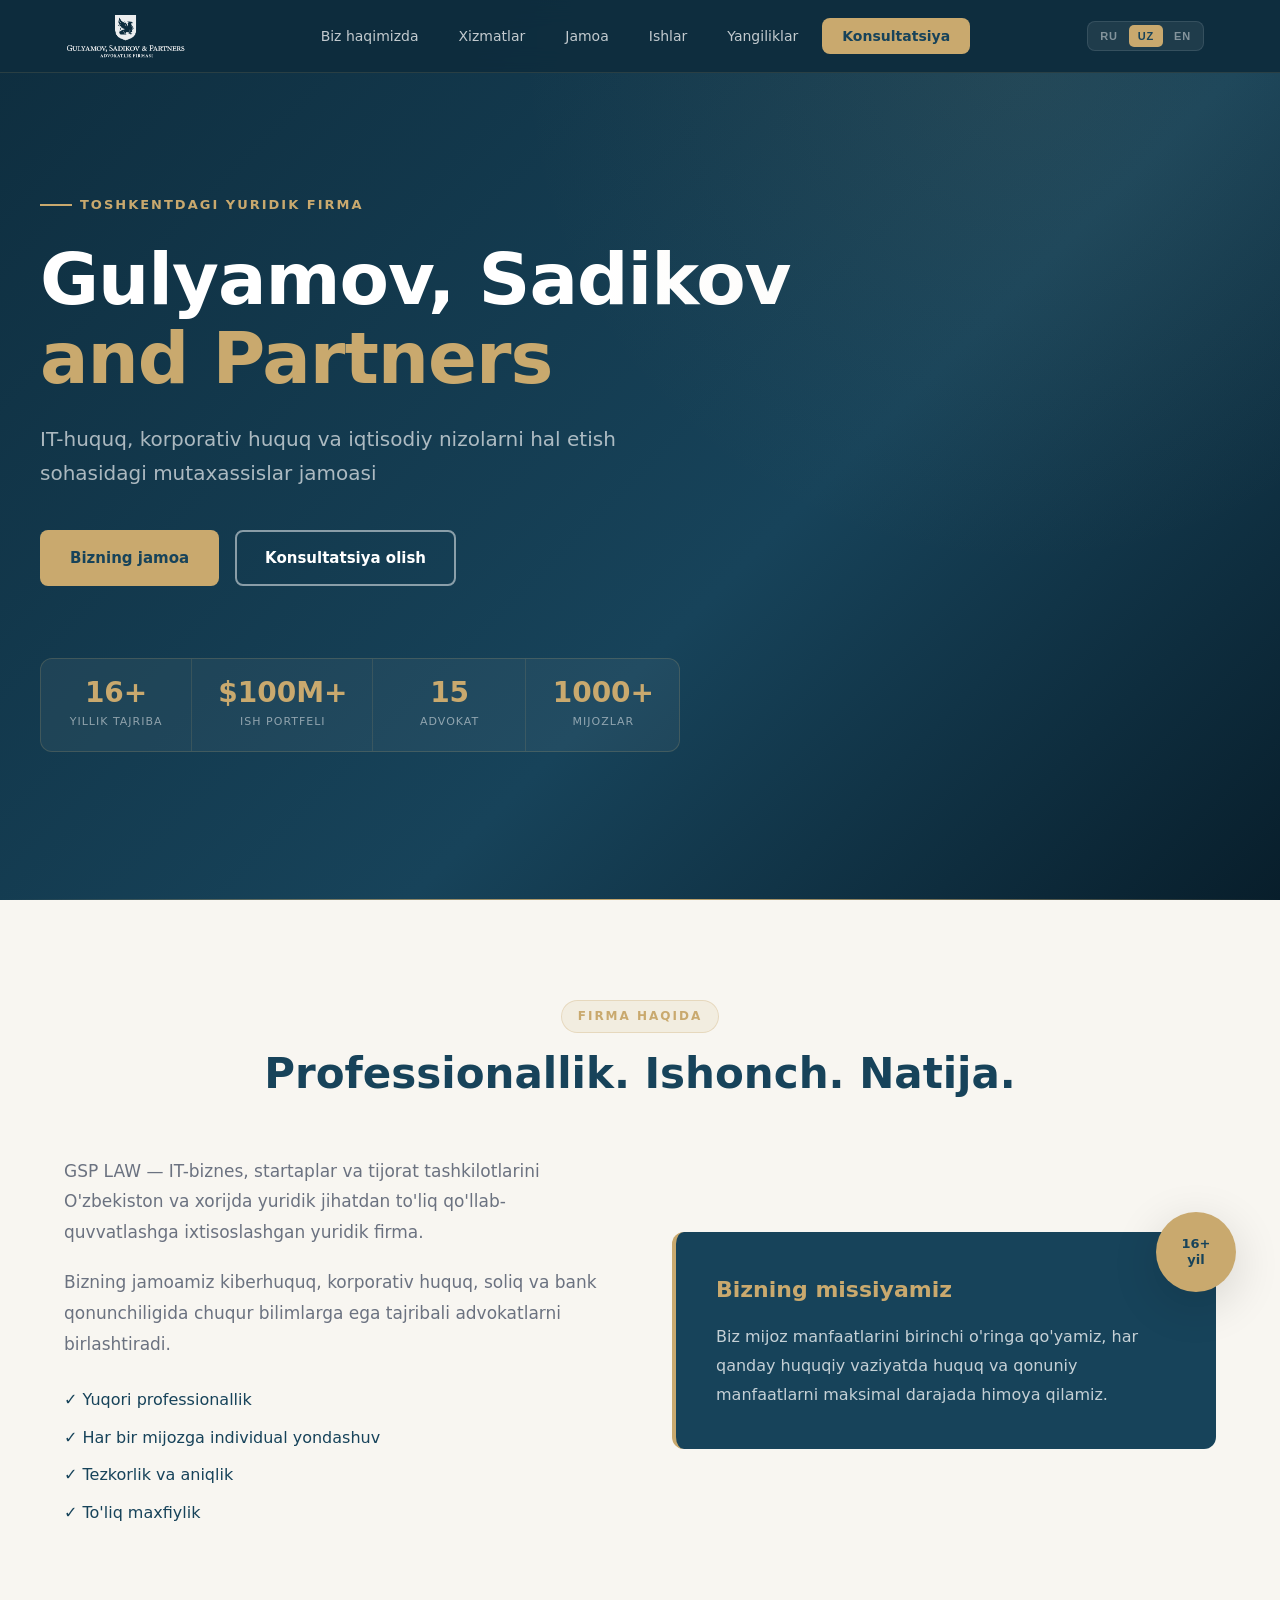
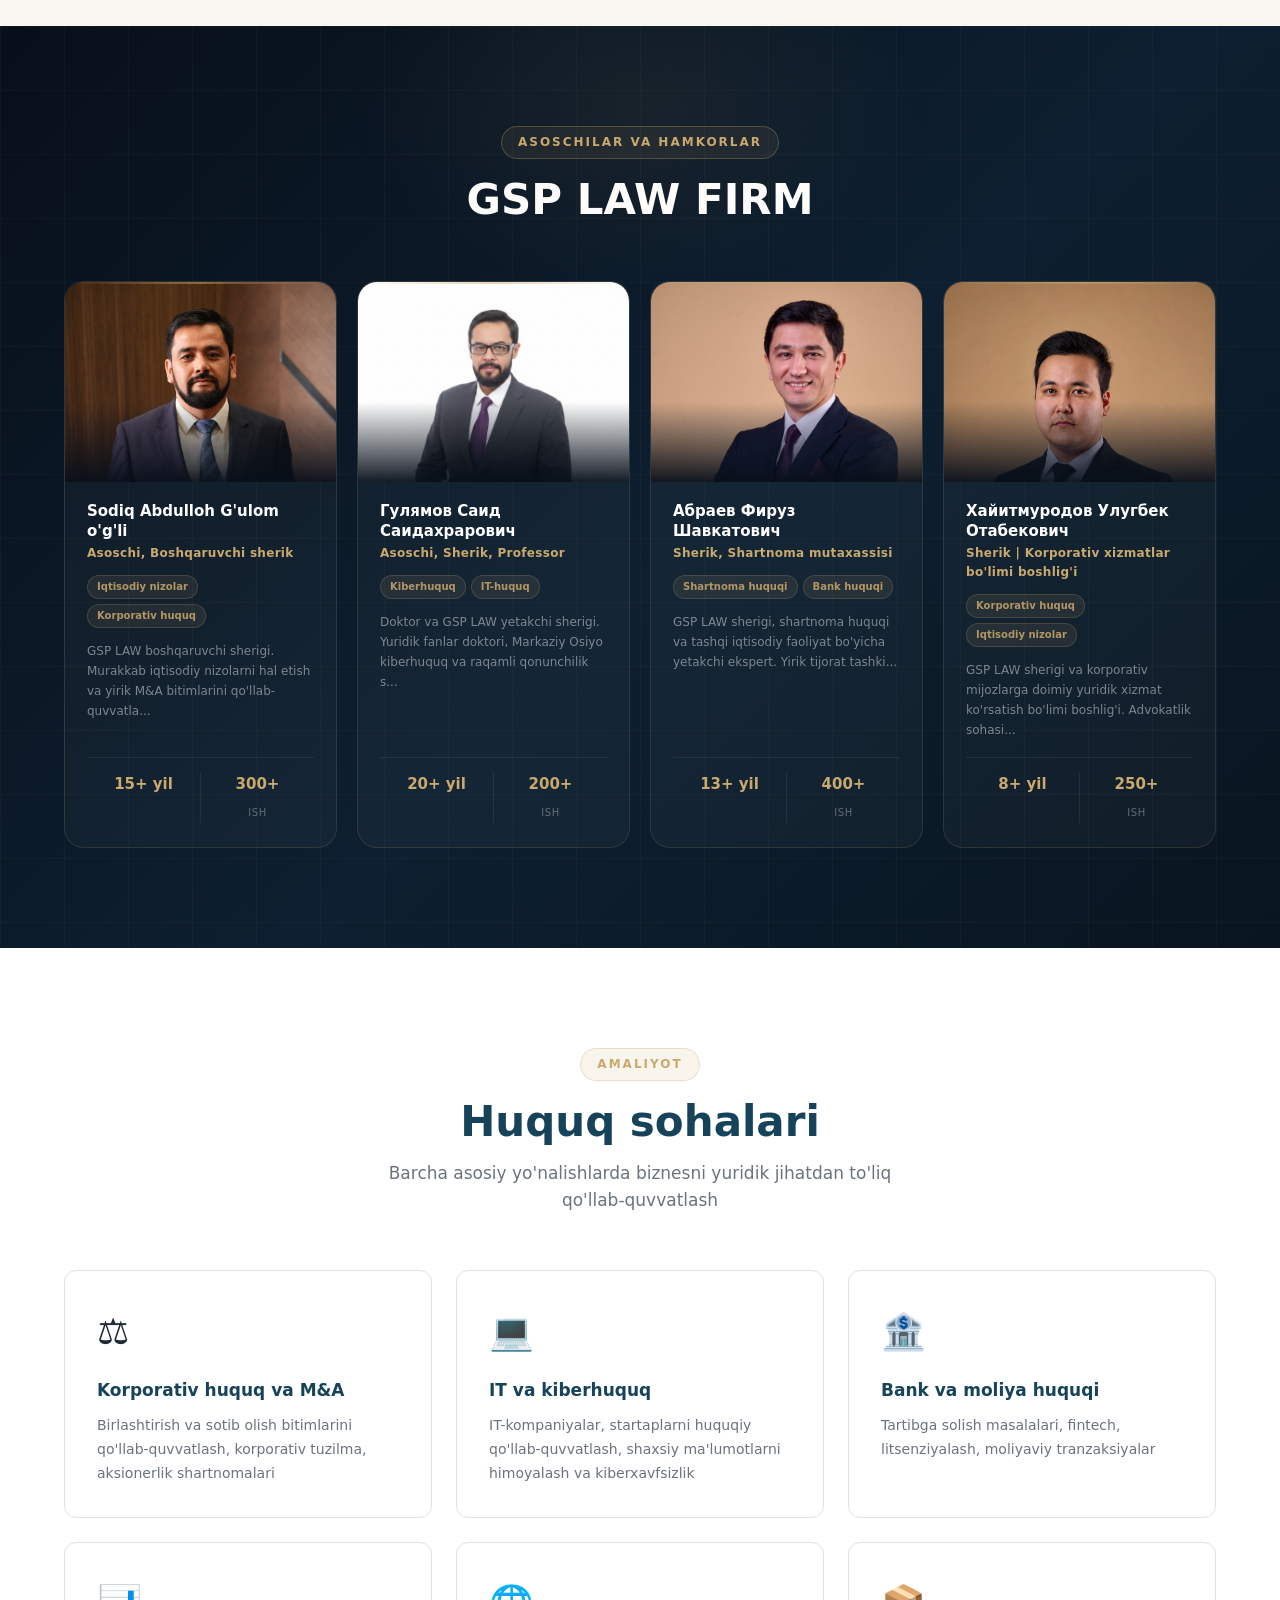
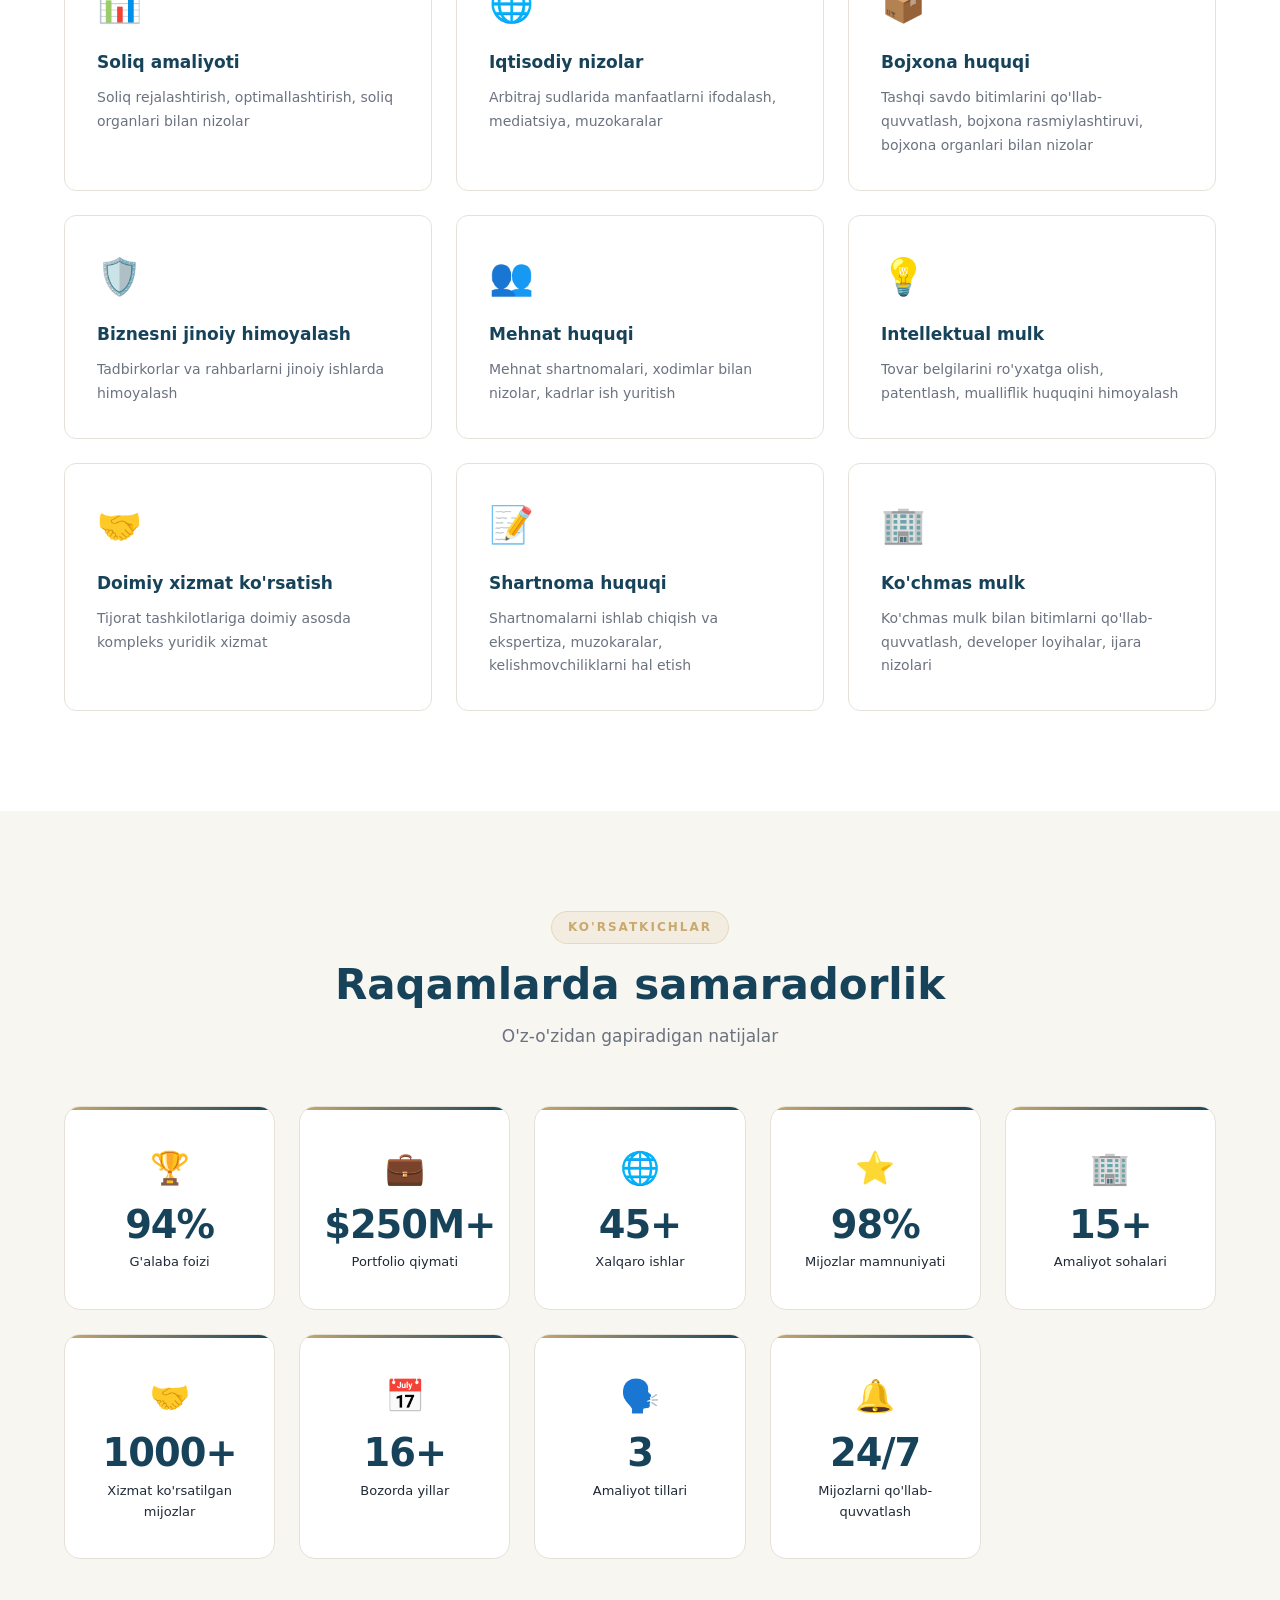
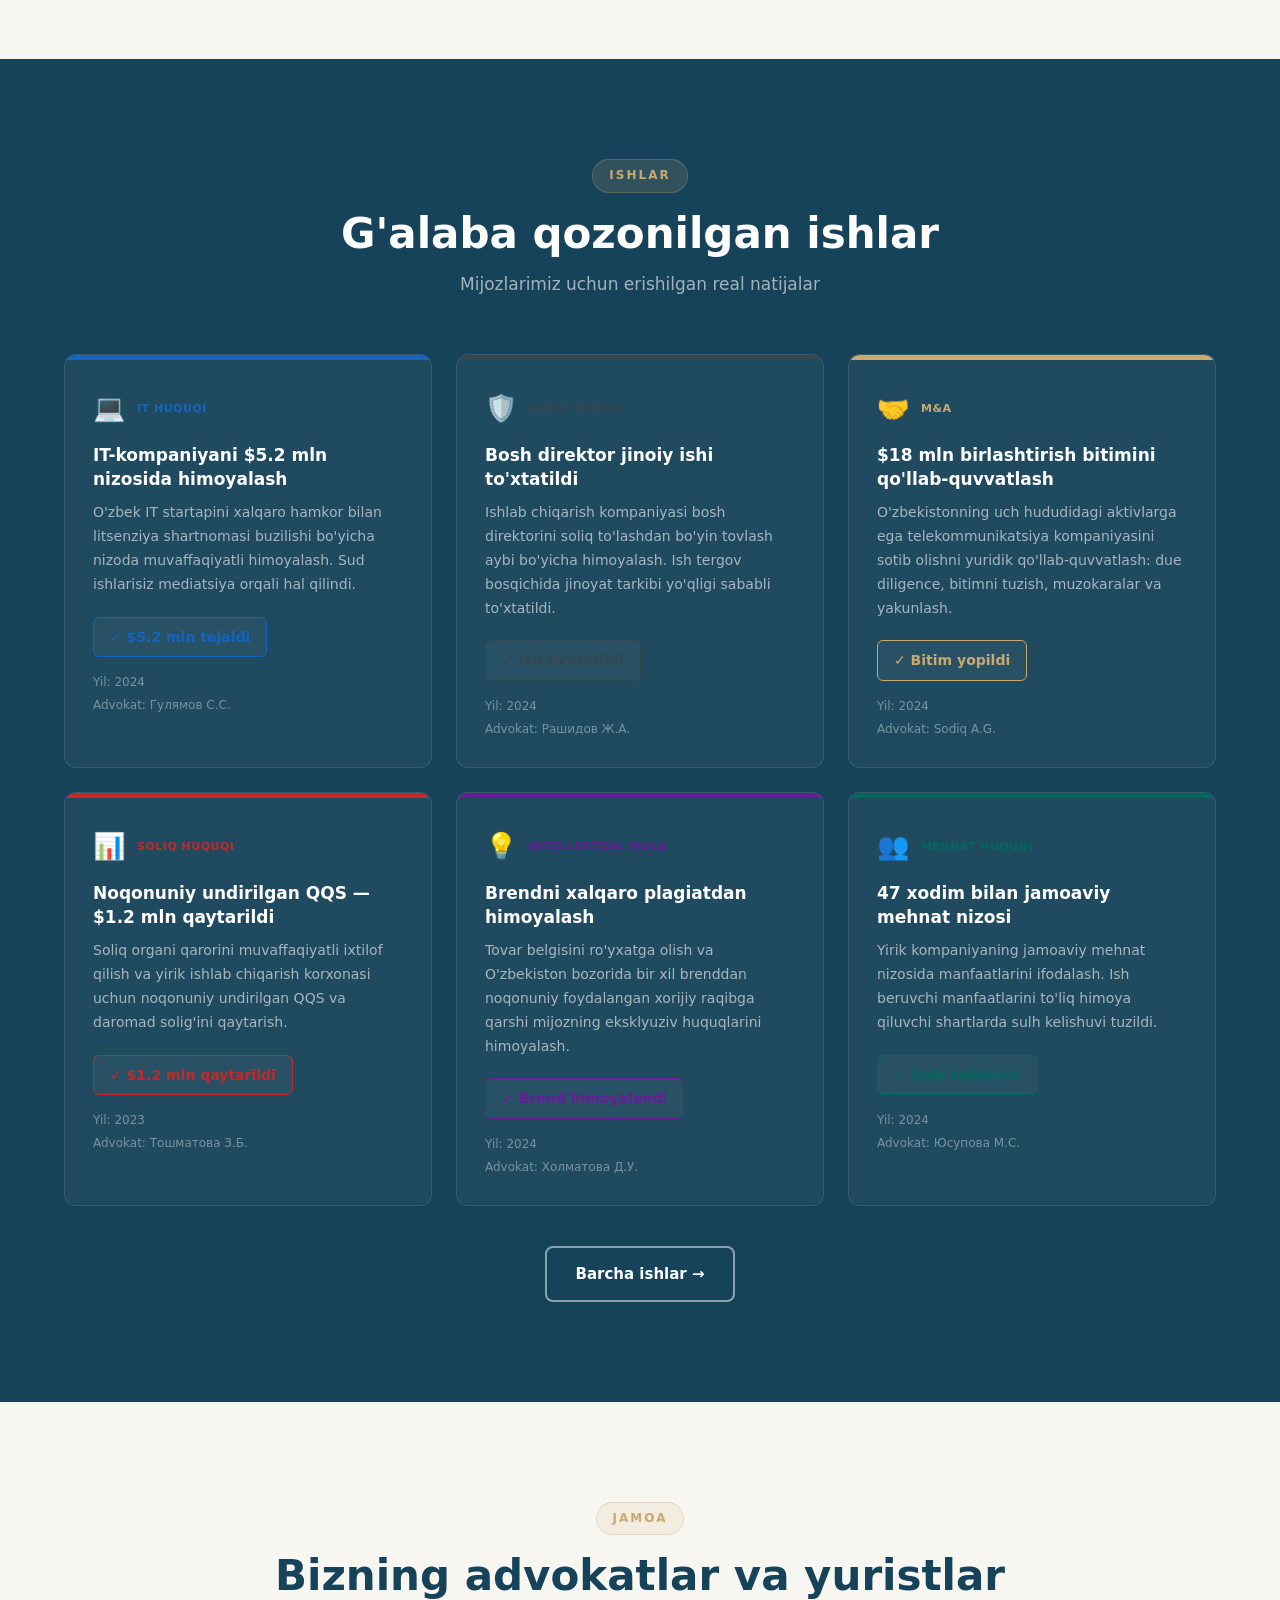
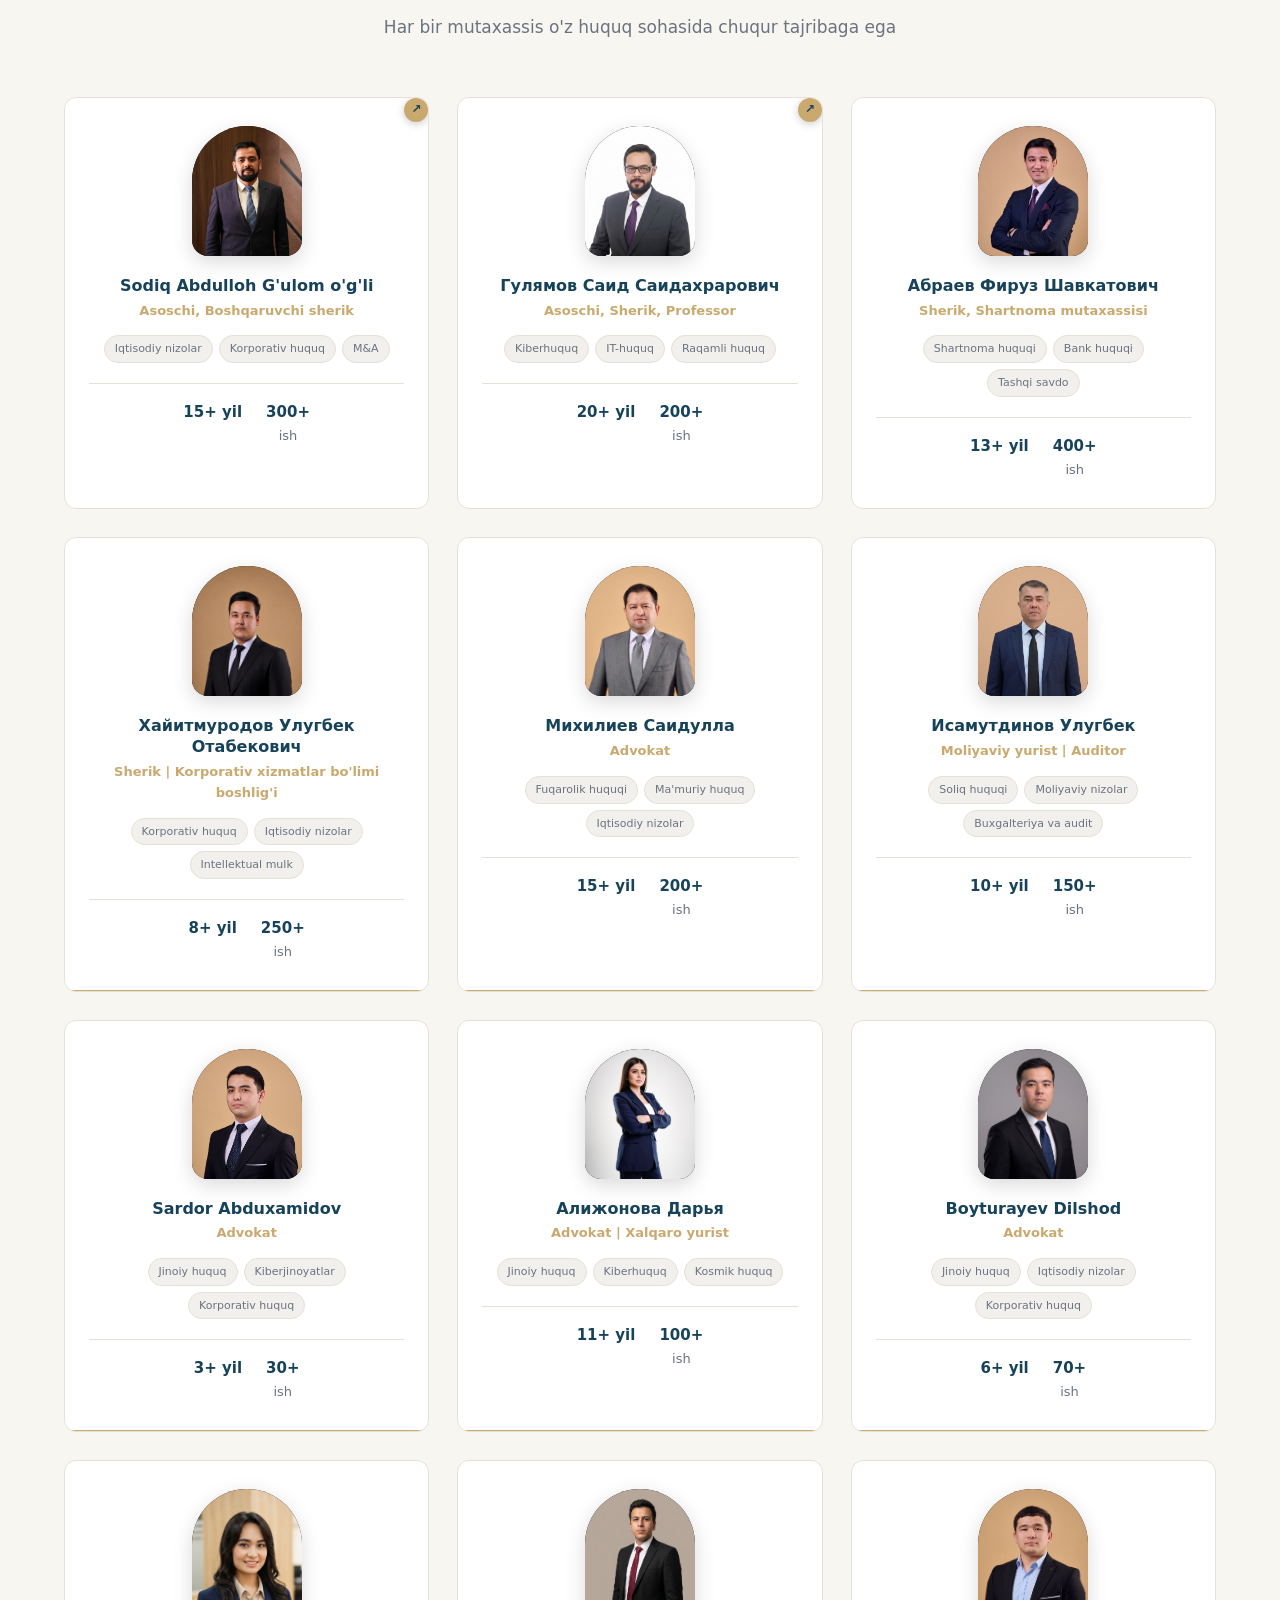
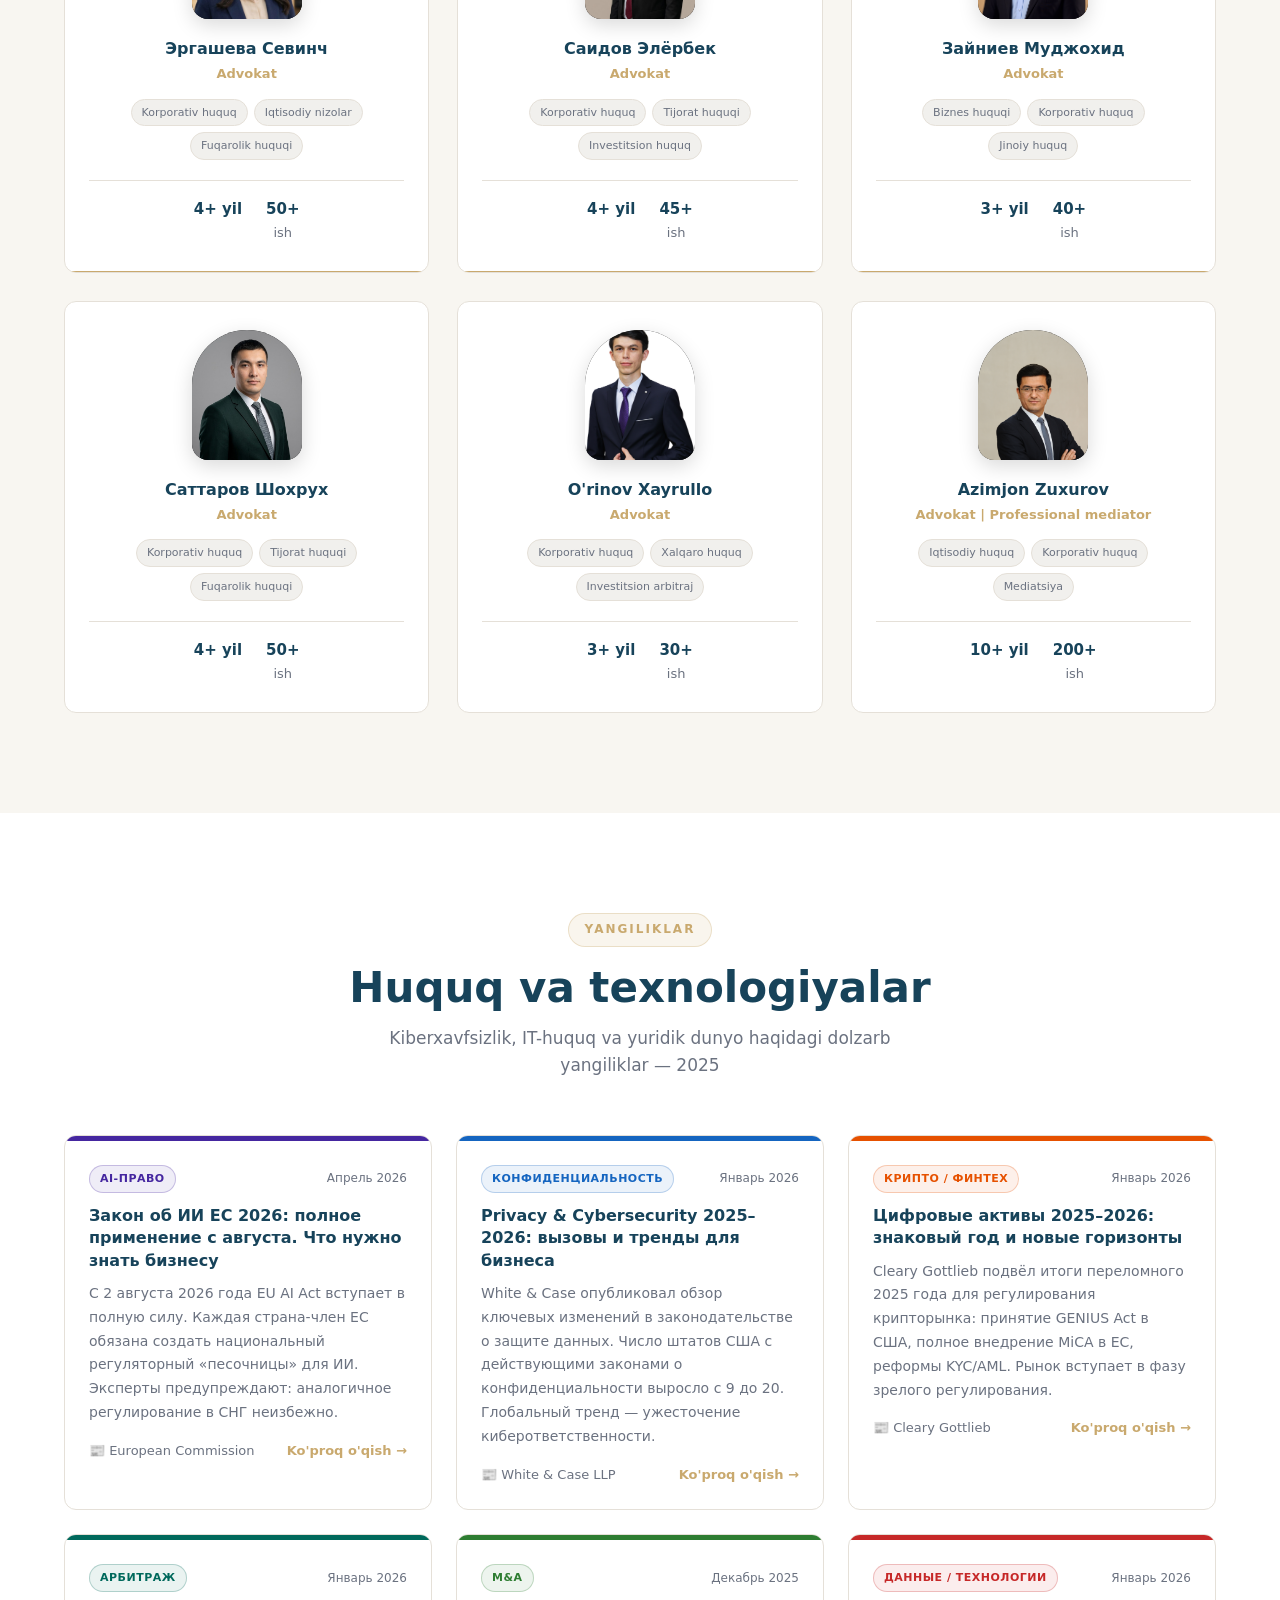
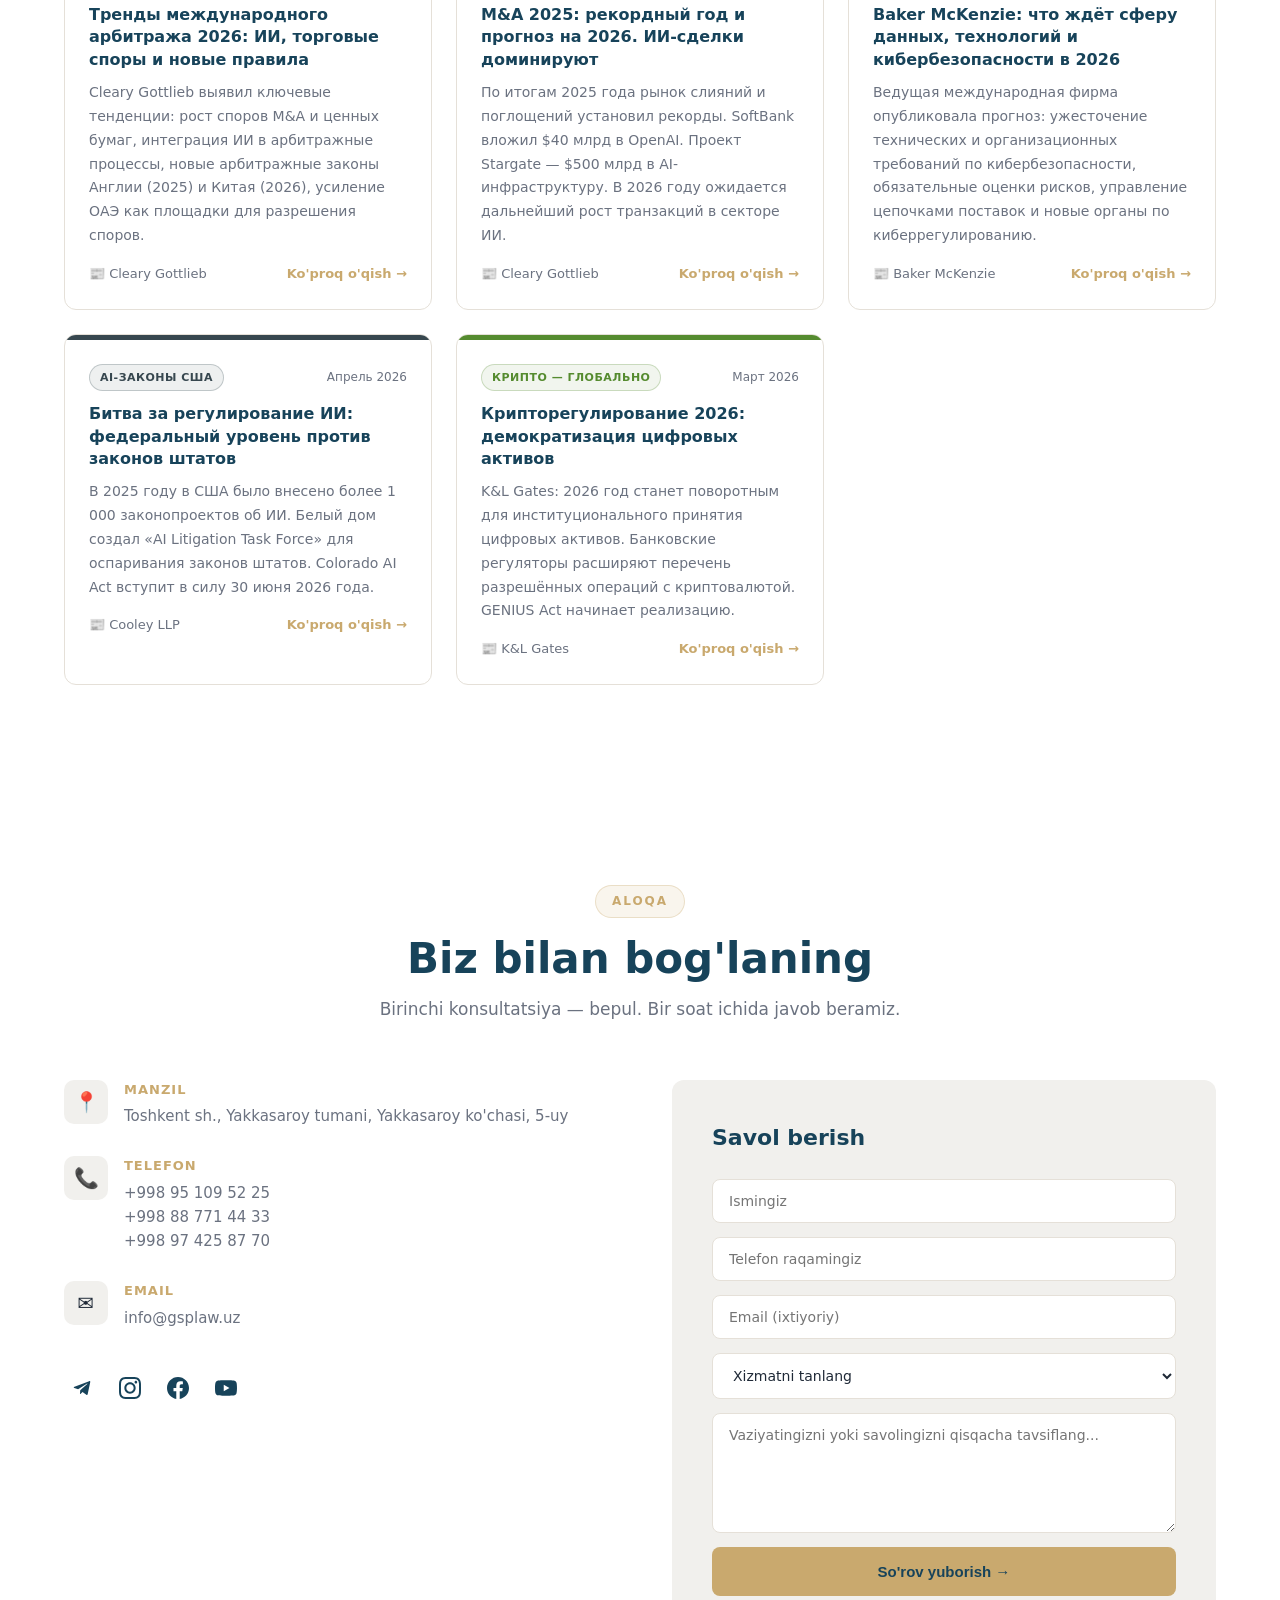
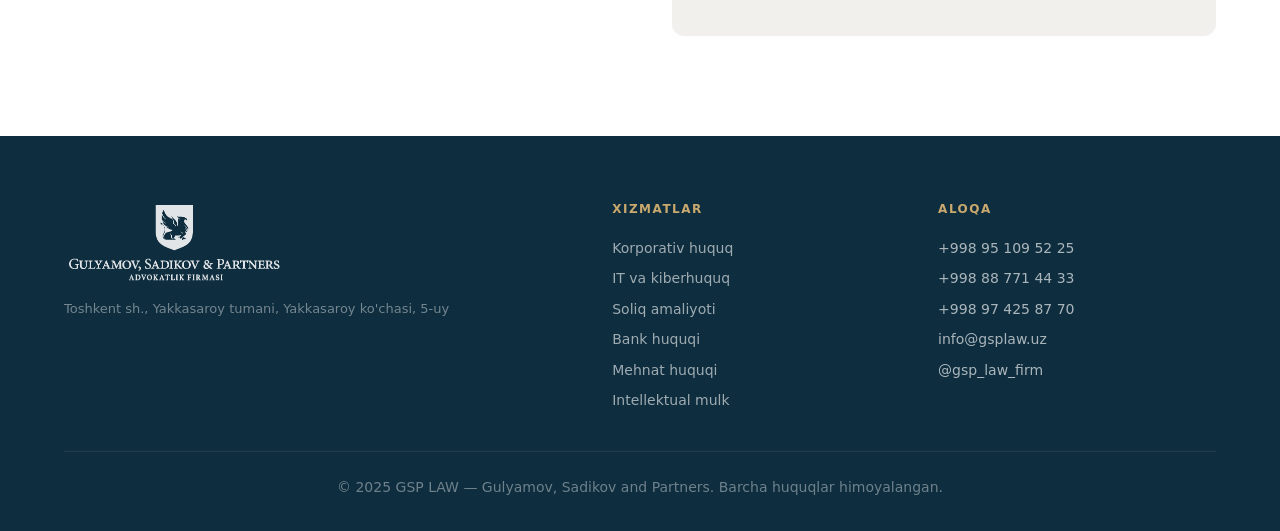
==== commit dabaf00d: "Fix navbar, translations, typos: cases link, UZ fixes, remove combinedExp - Add 'Cases/Ishlar' to na" ====
--- a/index.html
+++ b/index.html
@@ -21,7 +21,8 @@
     <ul class="nav-links" id="navLinks">
       <li><a href="#about" data-i18n="nav.about">О нас</a></li>
       <li><a href="#services" data-i18n="nav.services">Услуги</a></li>
-      <li><a href="#lawyers" data-i18n="nav.team">Команда</a></li> 
+      <li><a href="#lawyers" data-i18n="nav.team">Команда</a></li>
+      <li><a href="cases.html" data-i18n="nav.cases">Кейсы</a></li>
       <li><a href="#news" data-i18n="nav.news">Новости</a></li>
       <li><a href="#contact" class="nav-cta" data-i18n="nav.consult">Консультация</a></li>
     </ul>
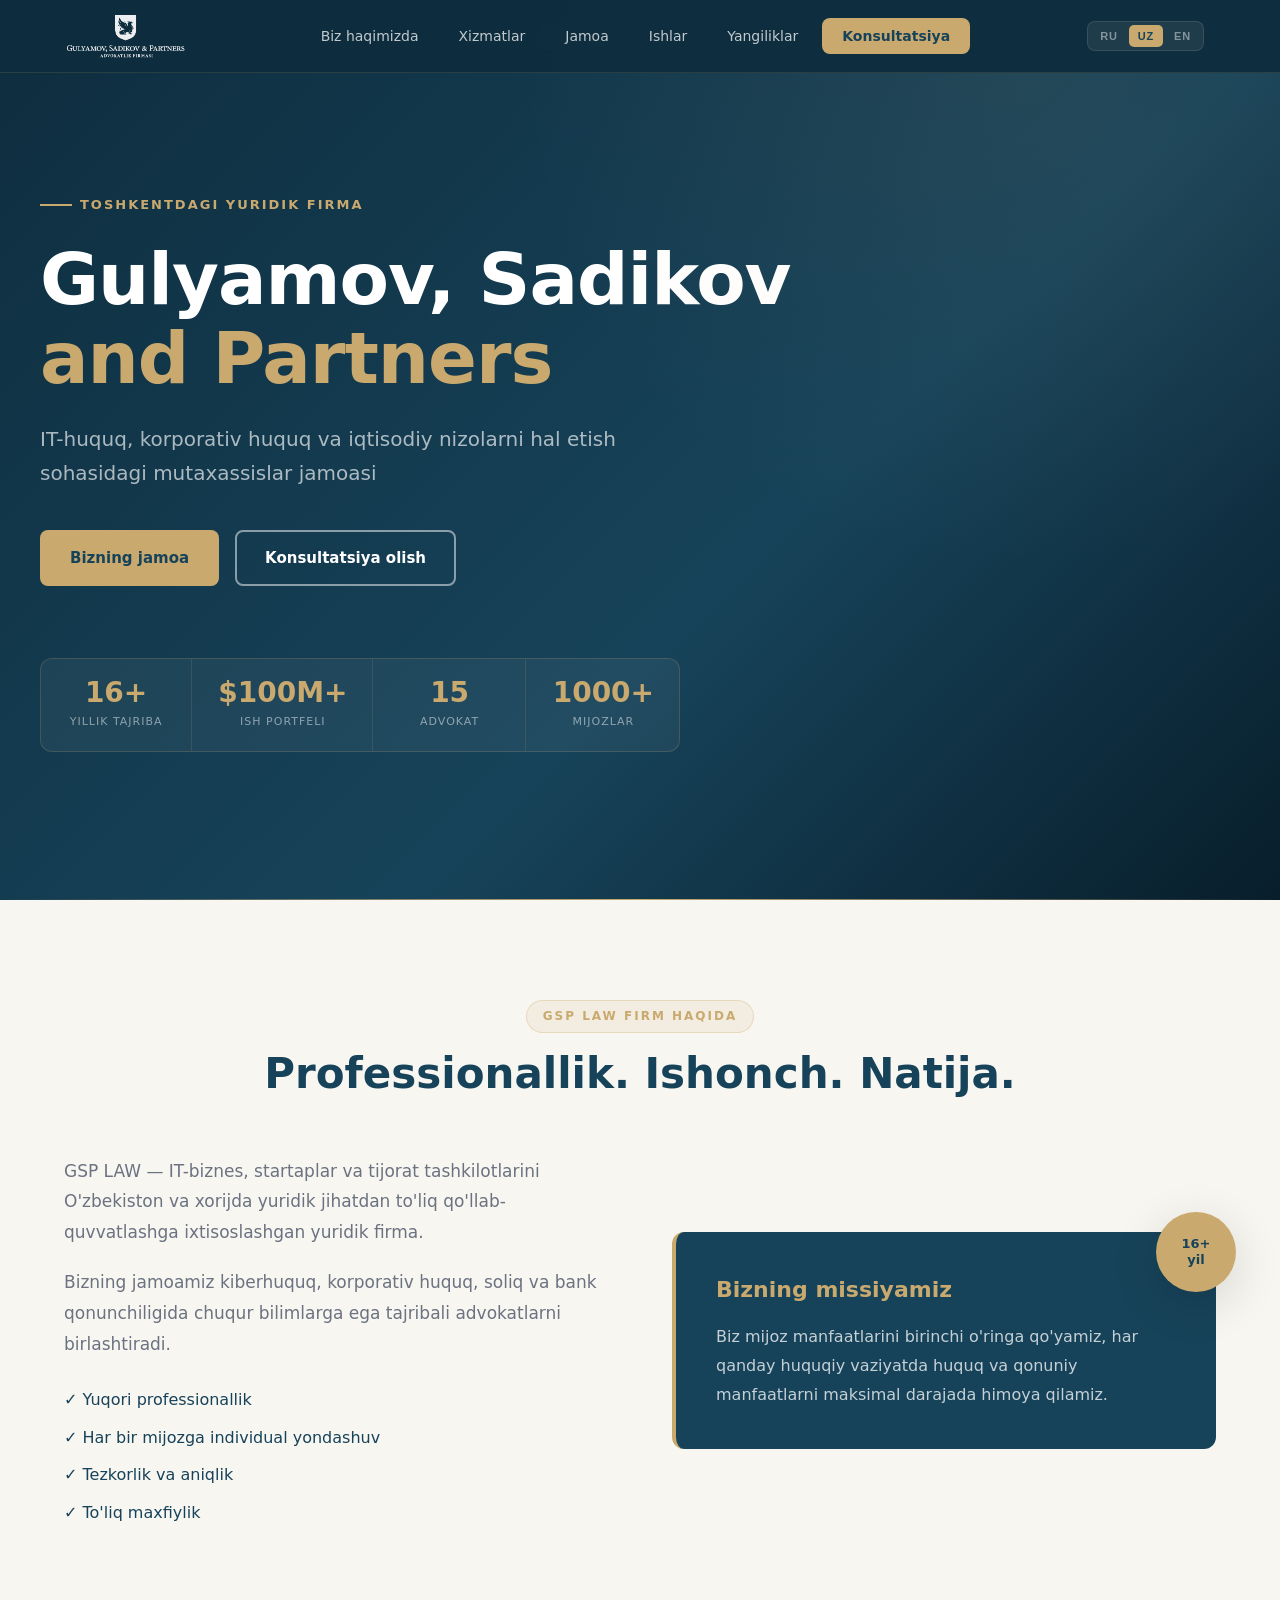
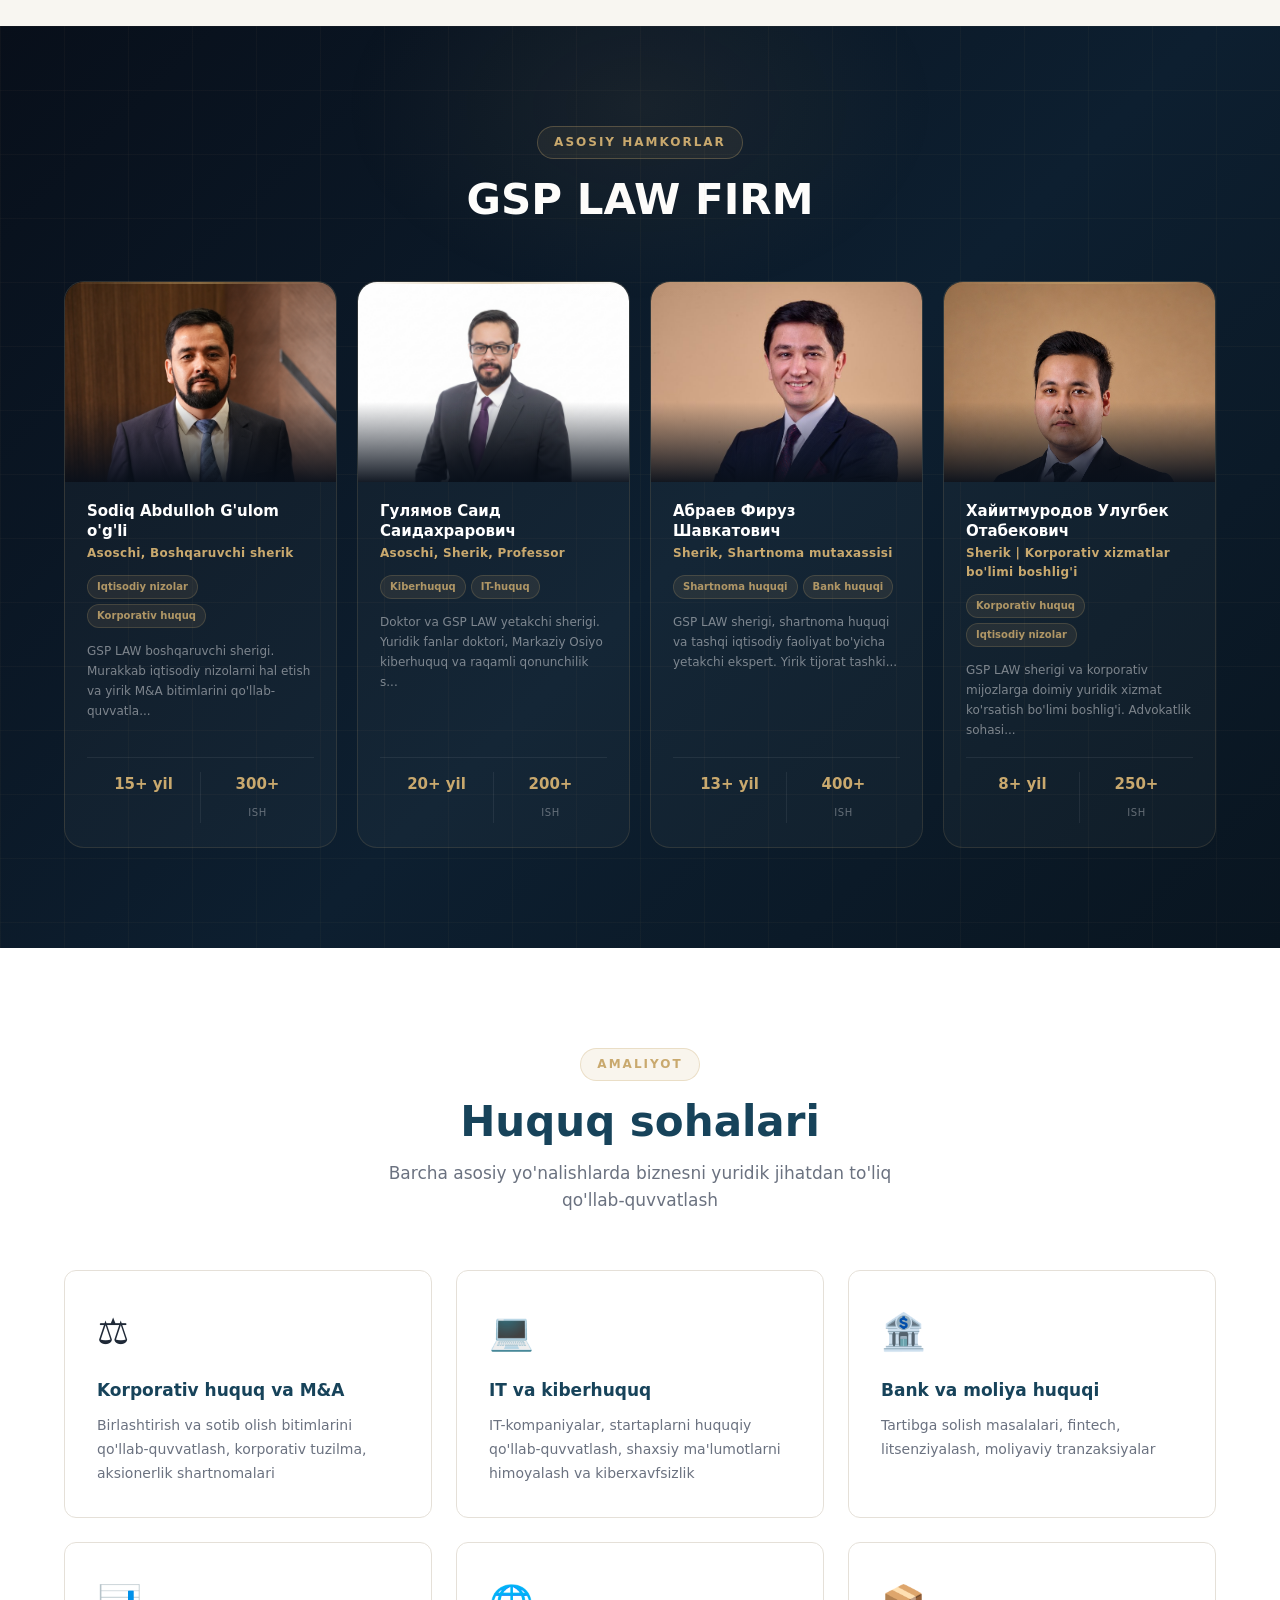
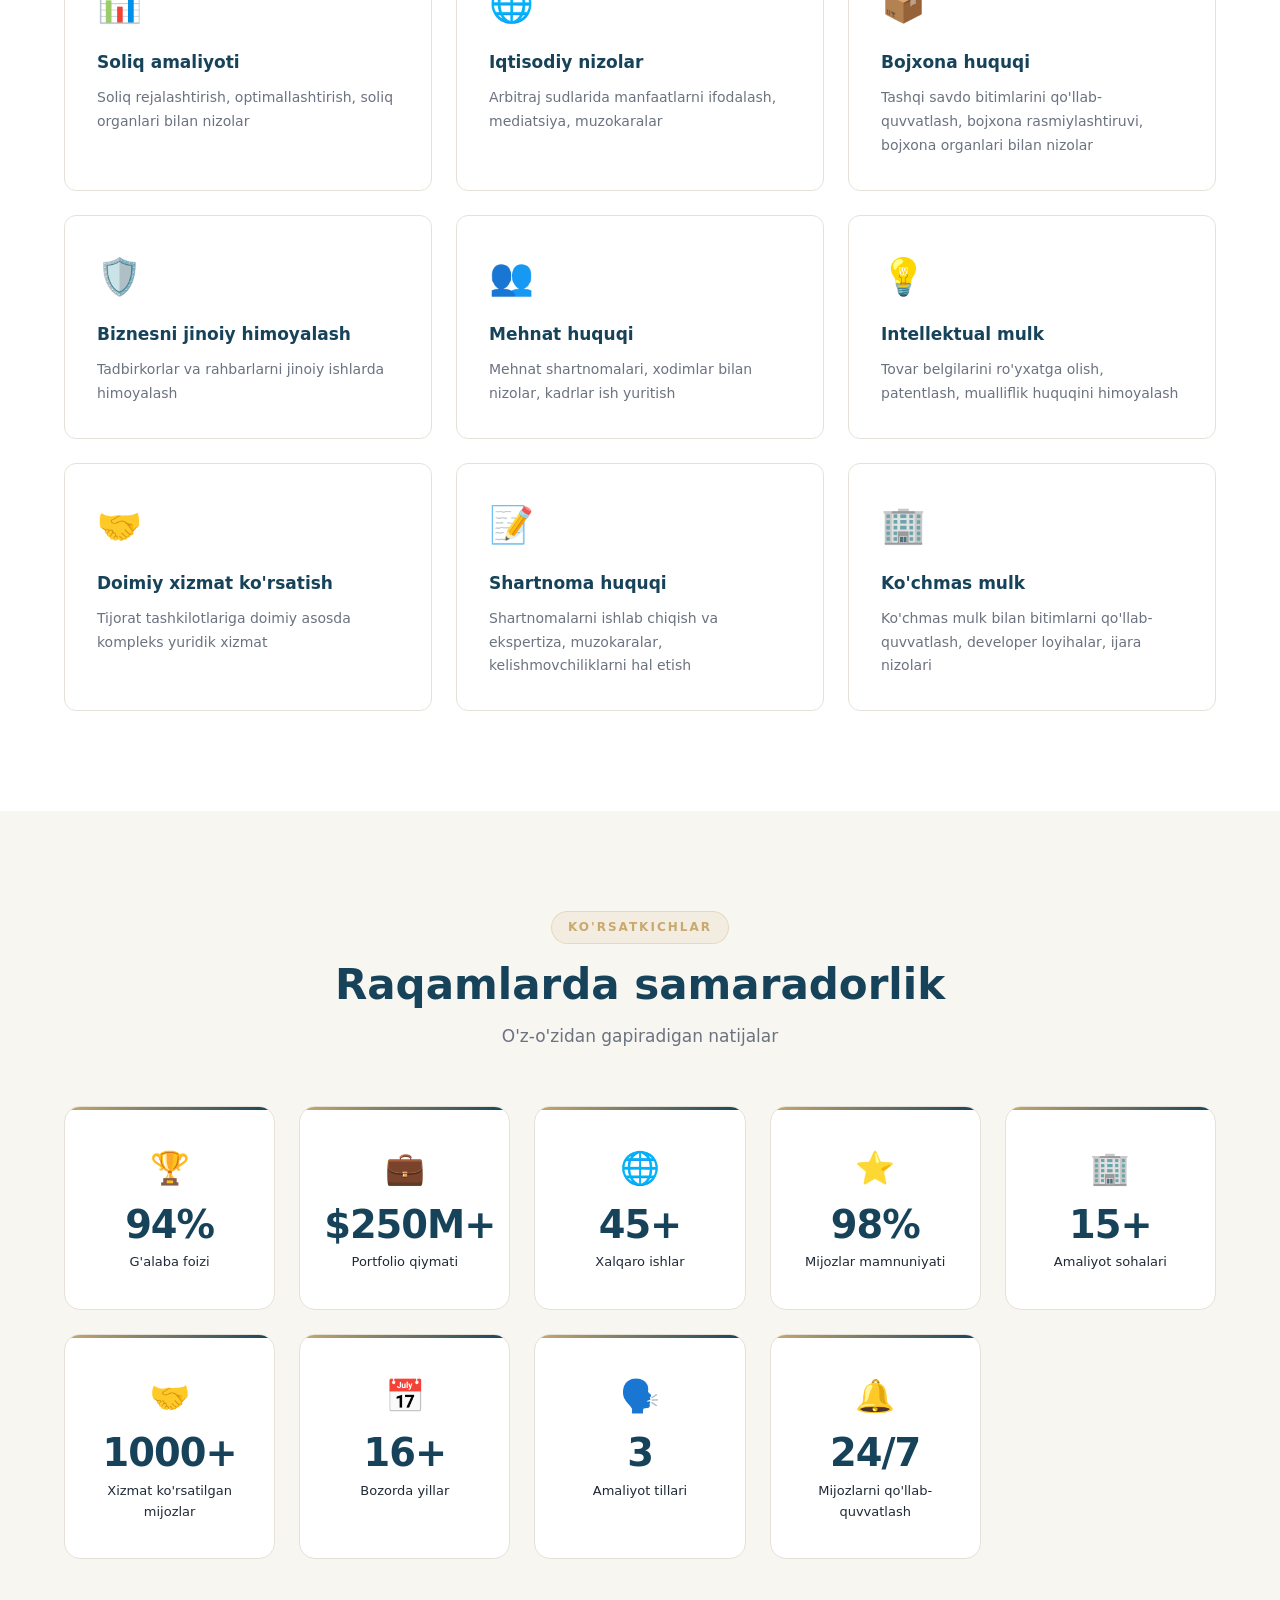
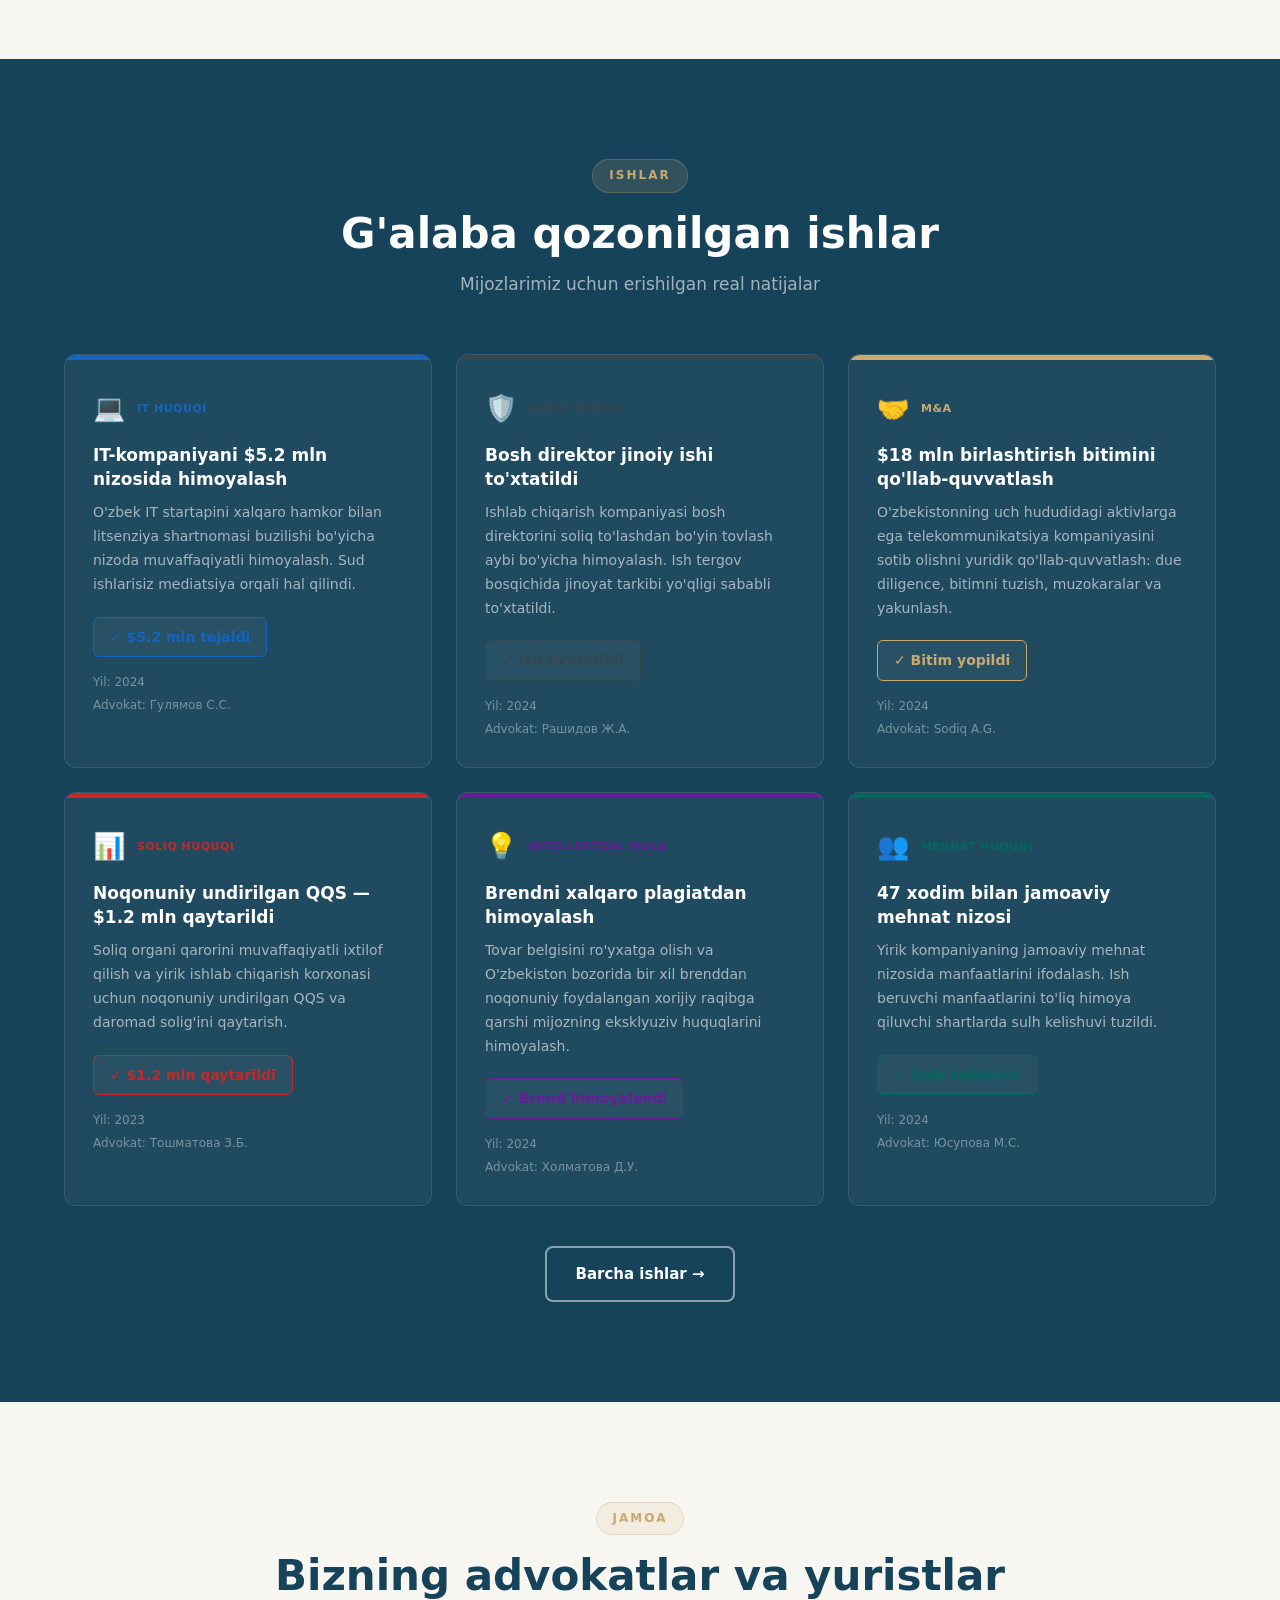
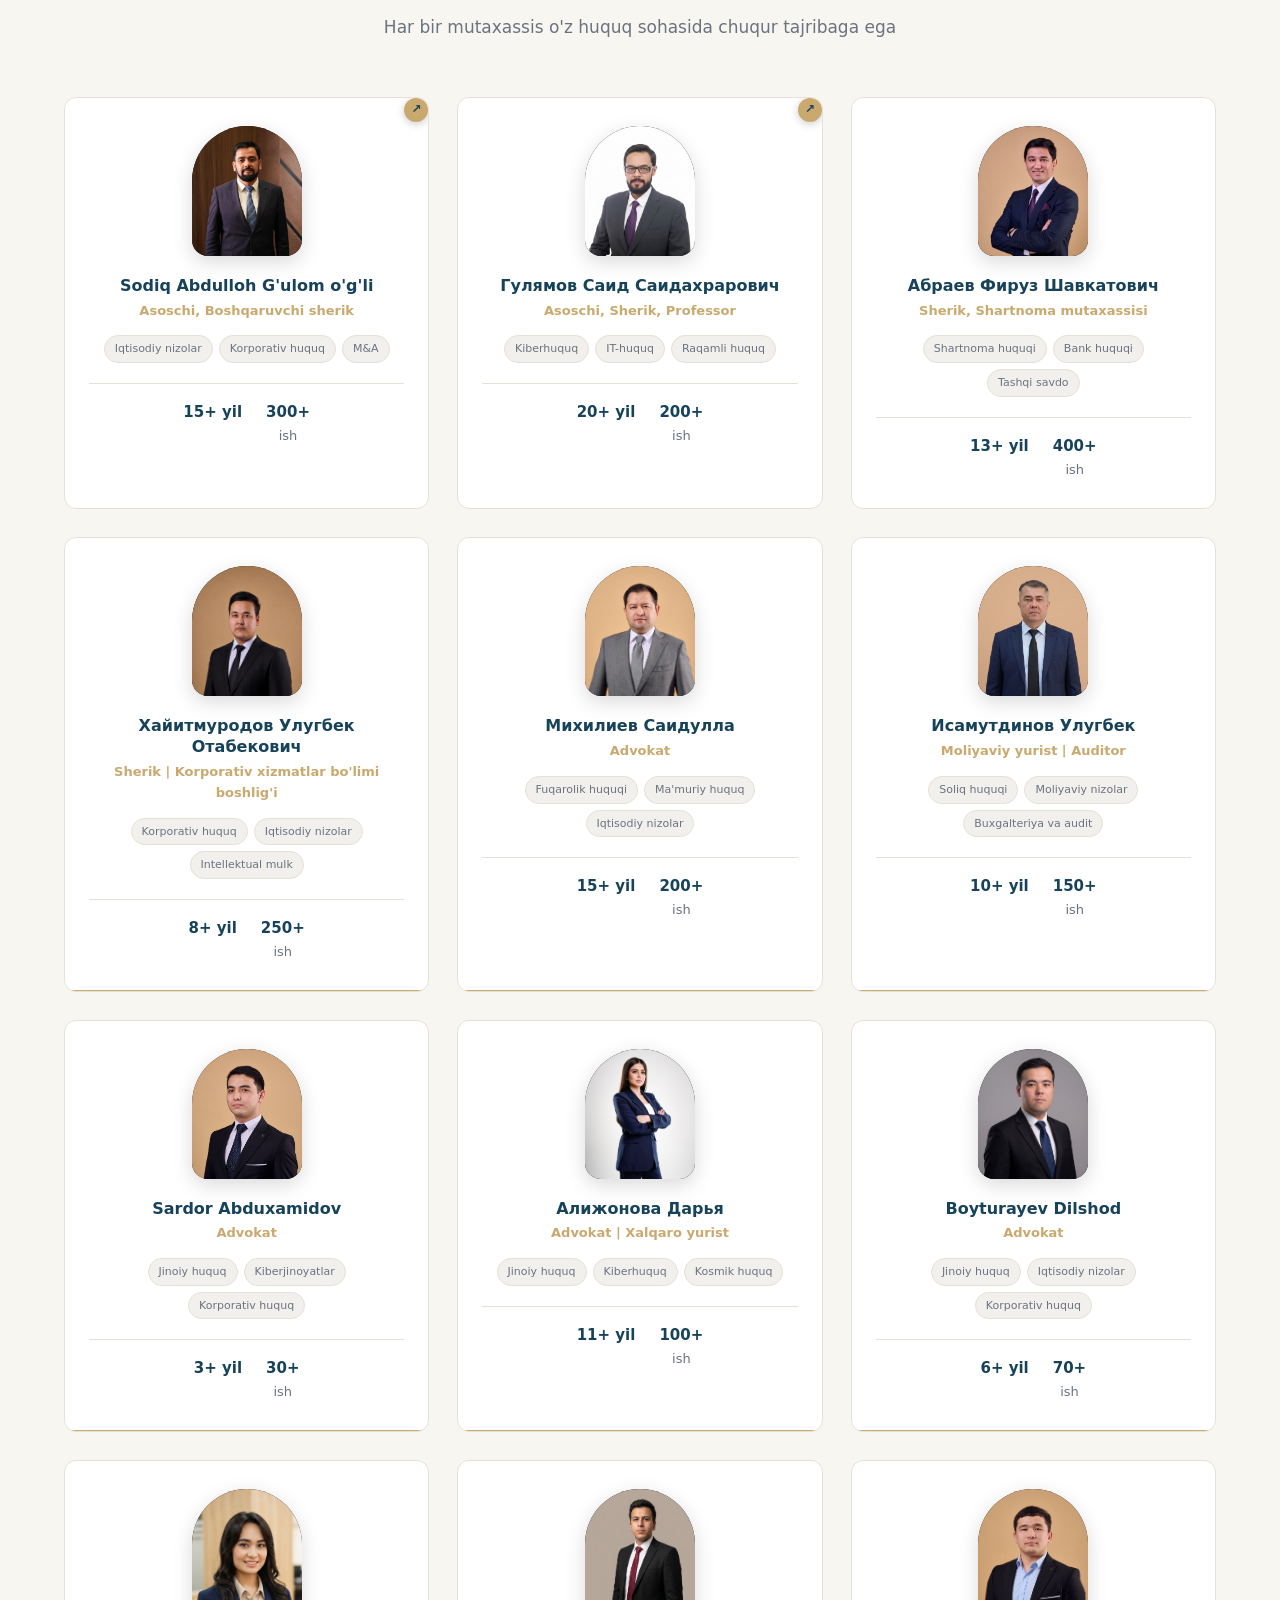
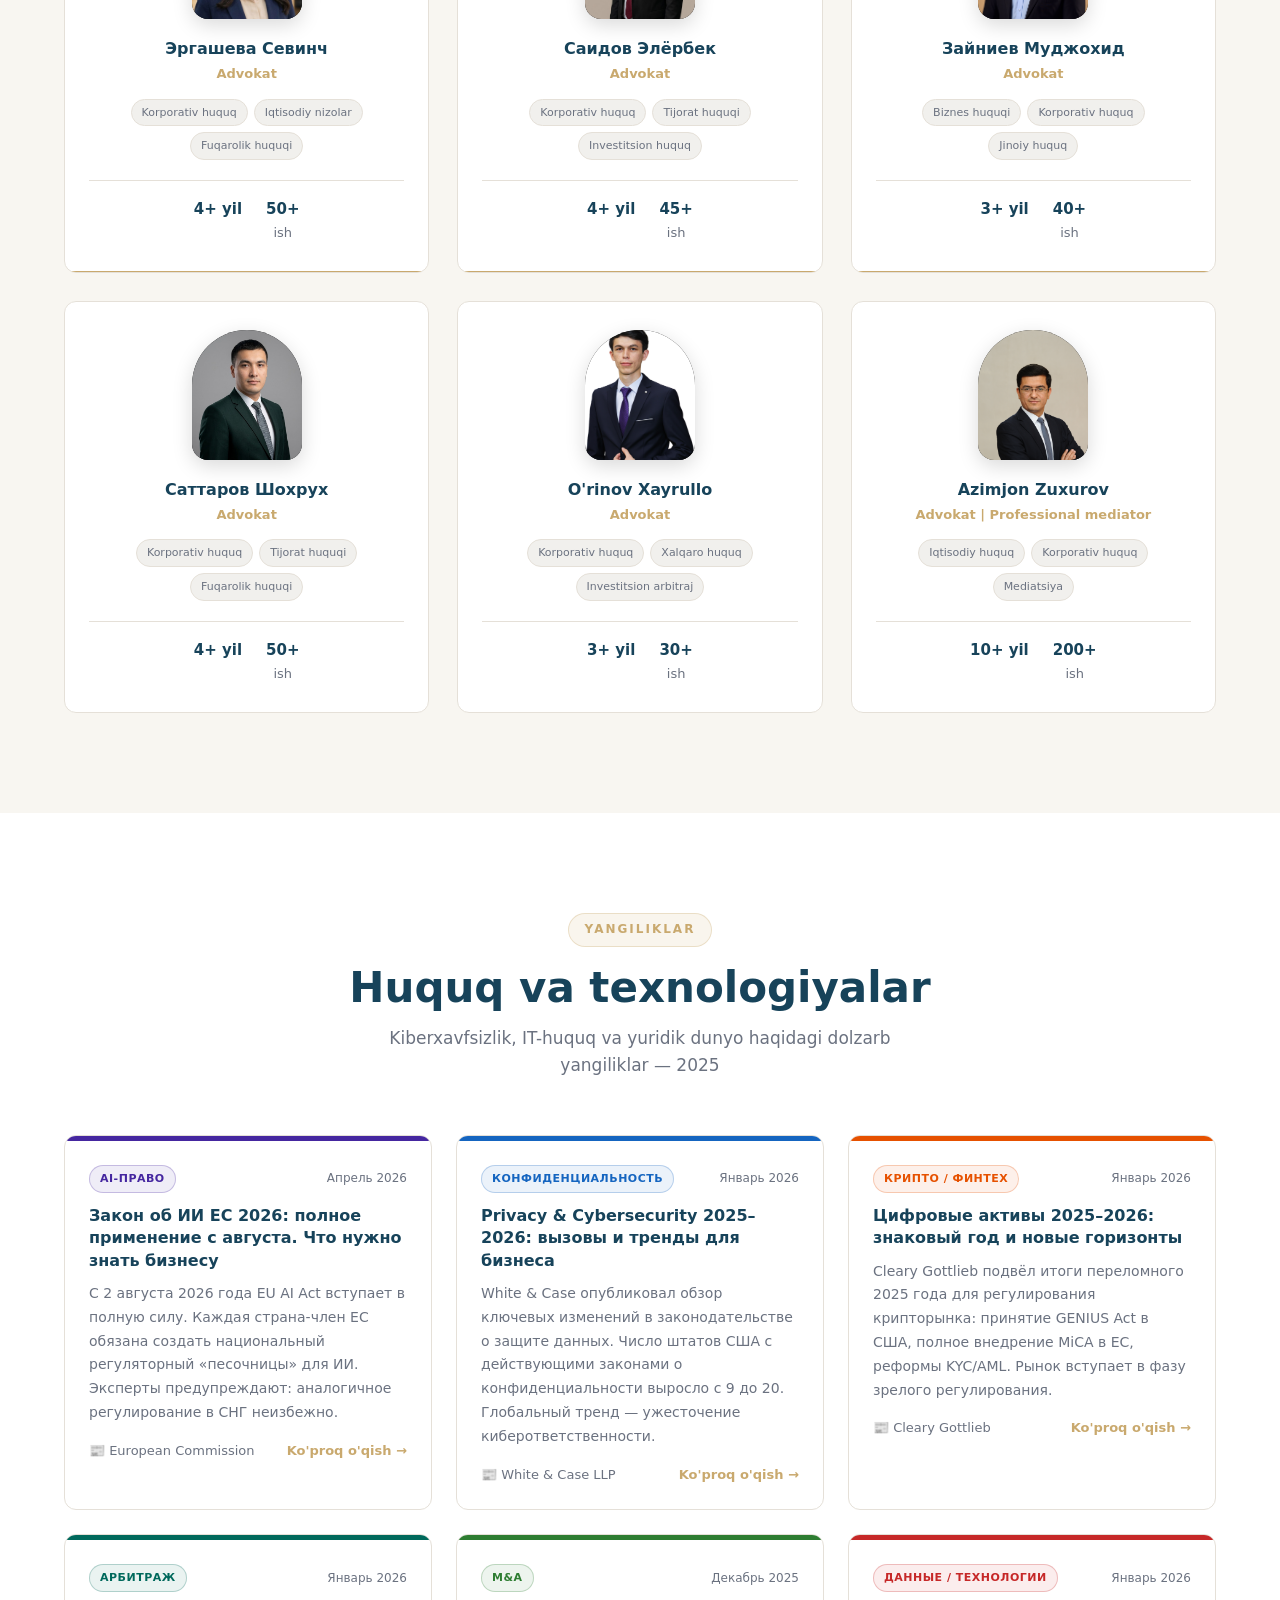
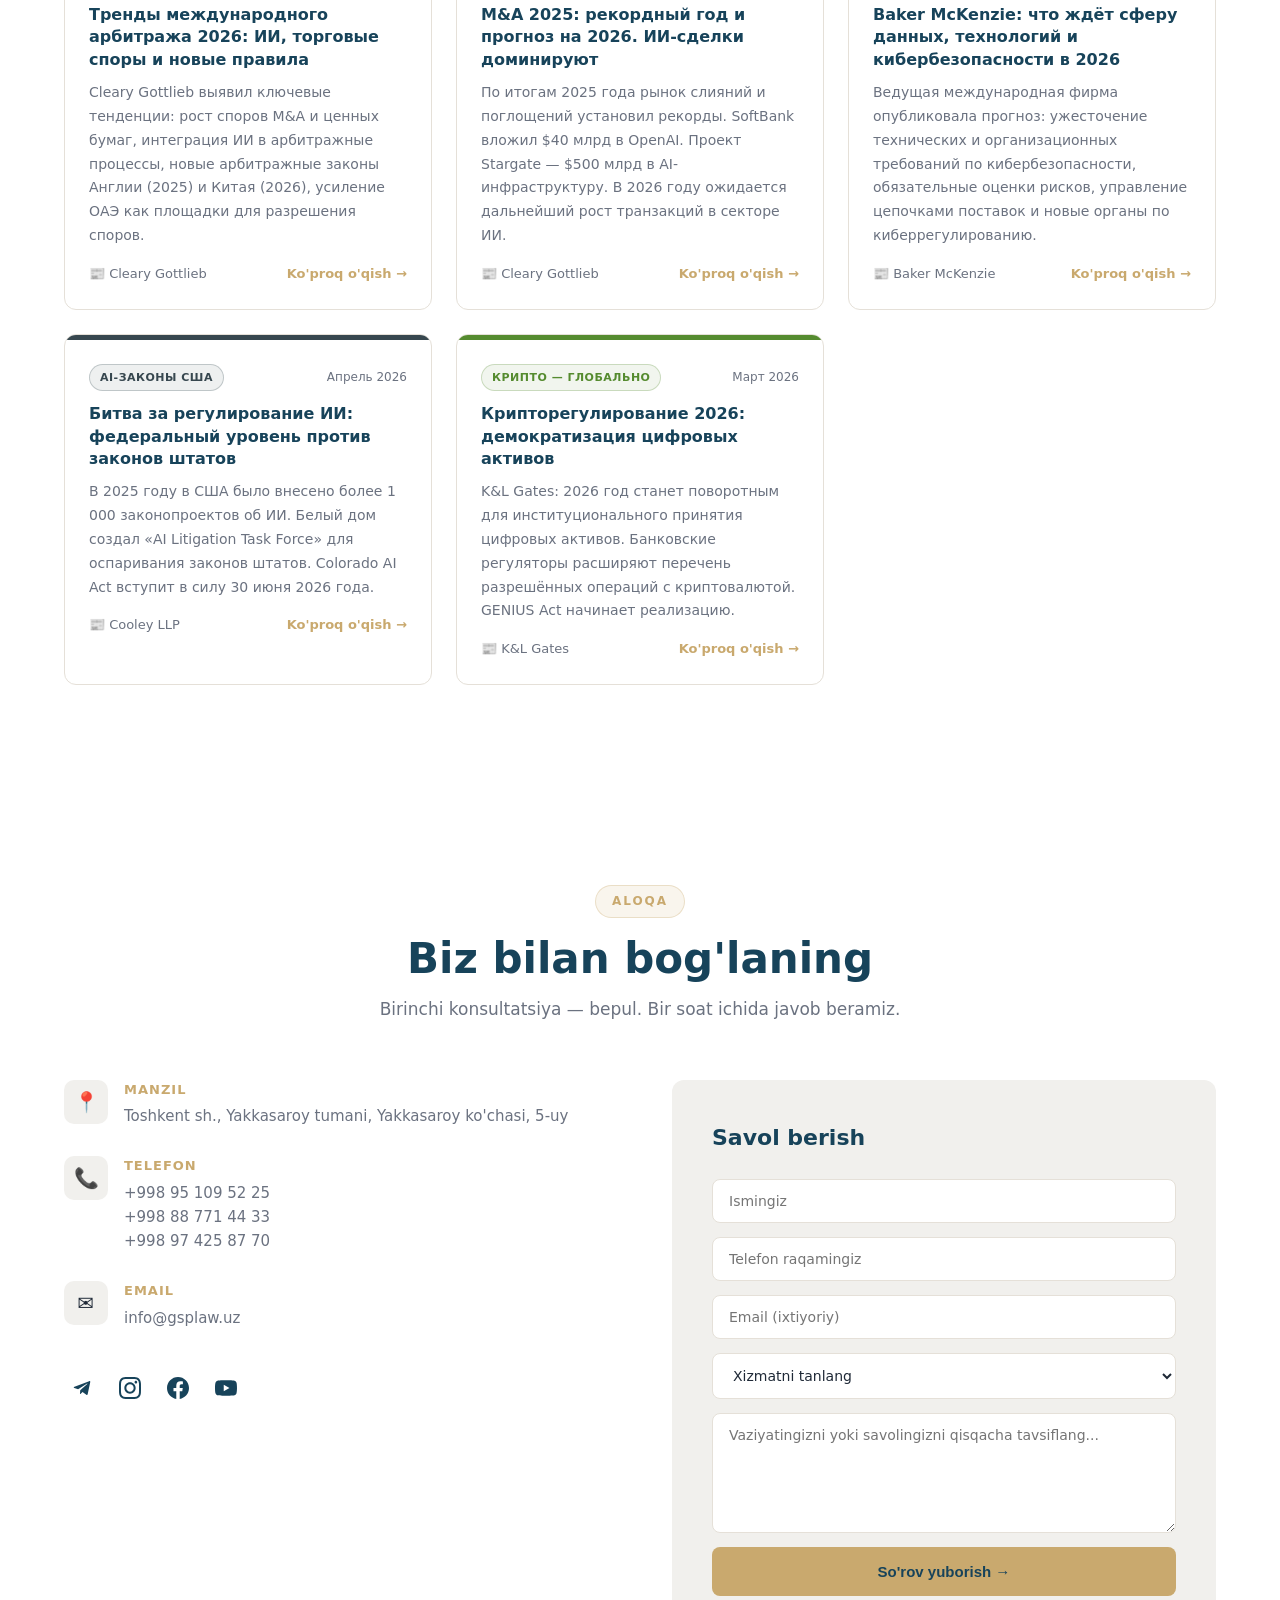
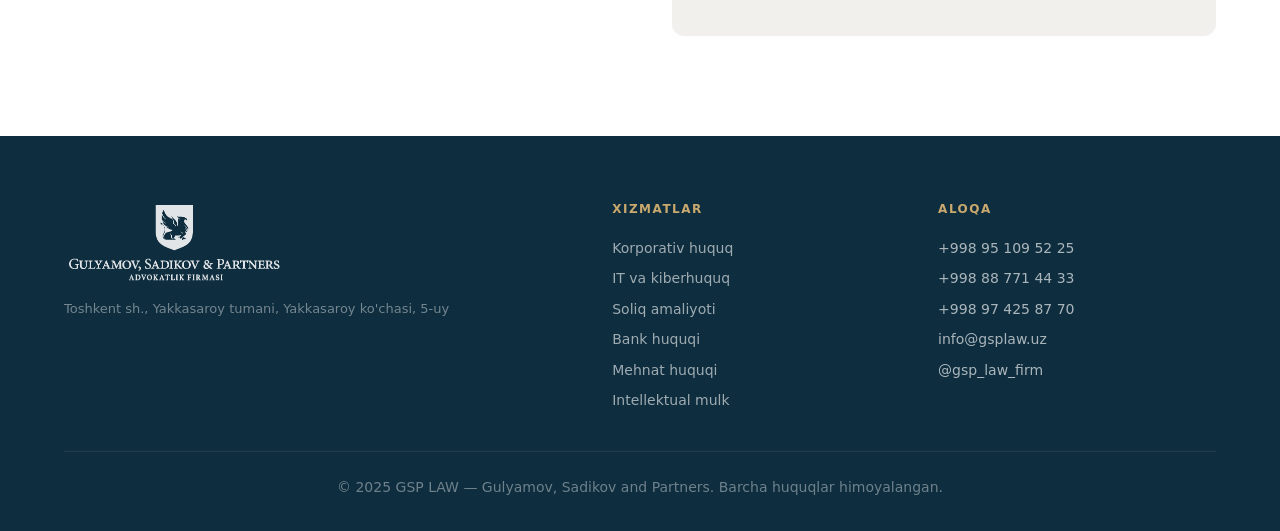
==== commit 6be5255c: "Cache bust v=5 scripts, fix about section labels UZ/EN Co-Authored-By: Claude Sonnet 4.6 <noreply@an" ====
--- a/index.html
+++ b/index.html
@@ -266,7 +266,7 @@
   </div>
 </footer>
 
-<script src="data.js"></script>
-<script src="app.js"></script>
+<script src="data.js?v=5"></script>
+<script src="app.js?v=5"></script>
 </body>
 </html>
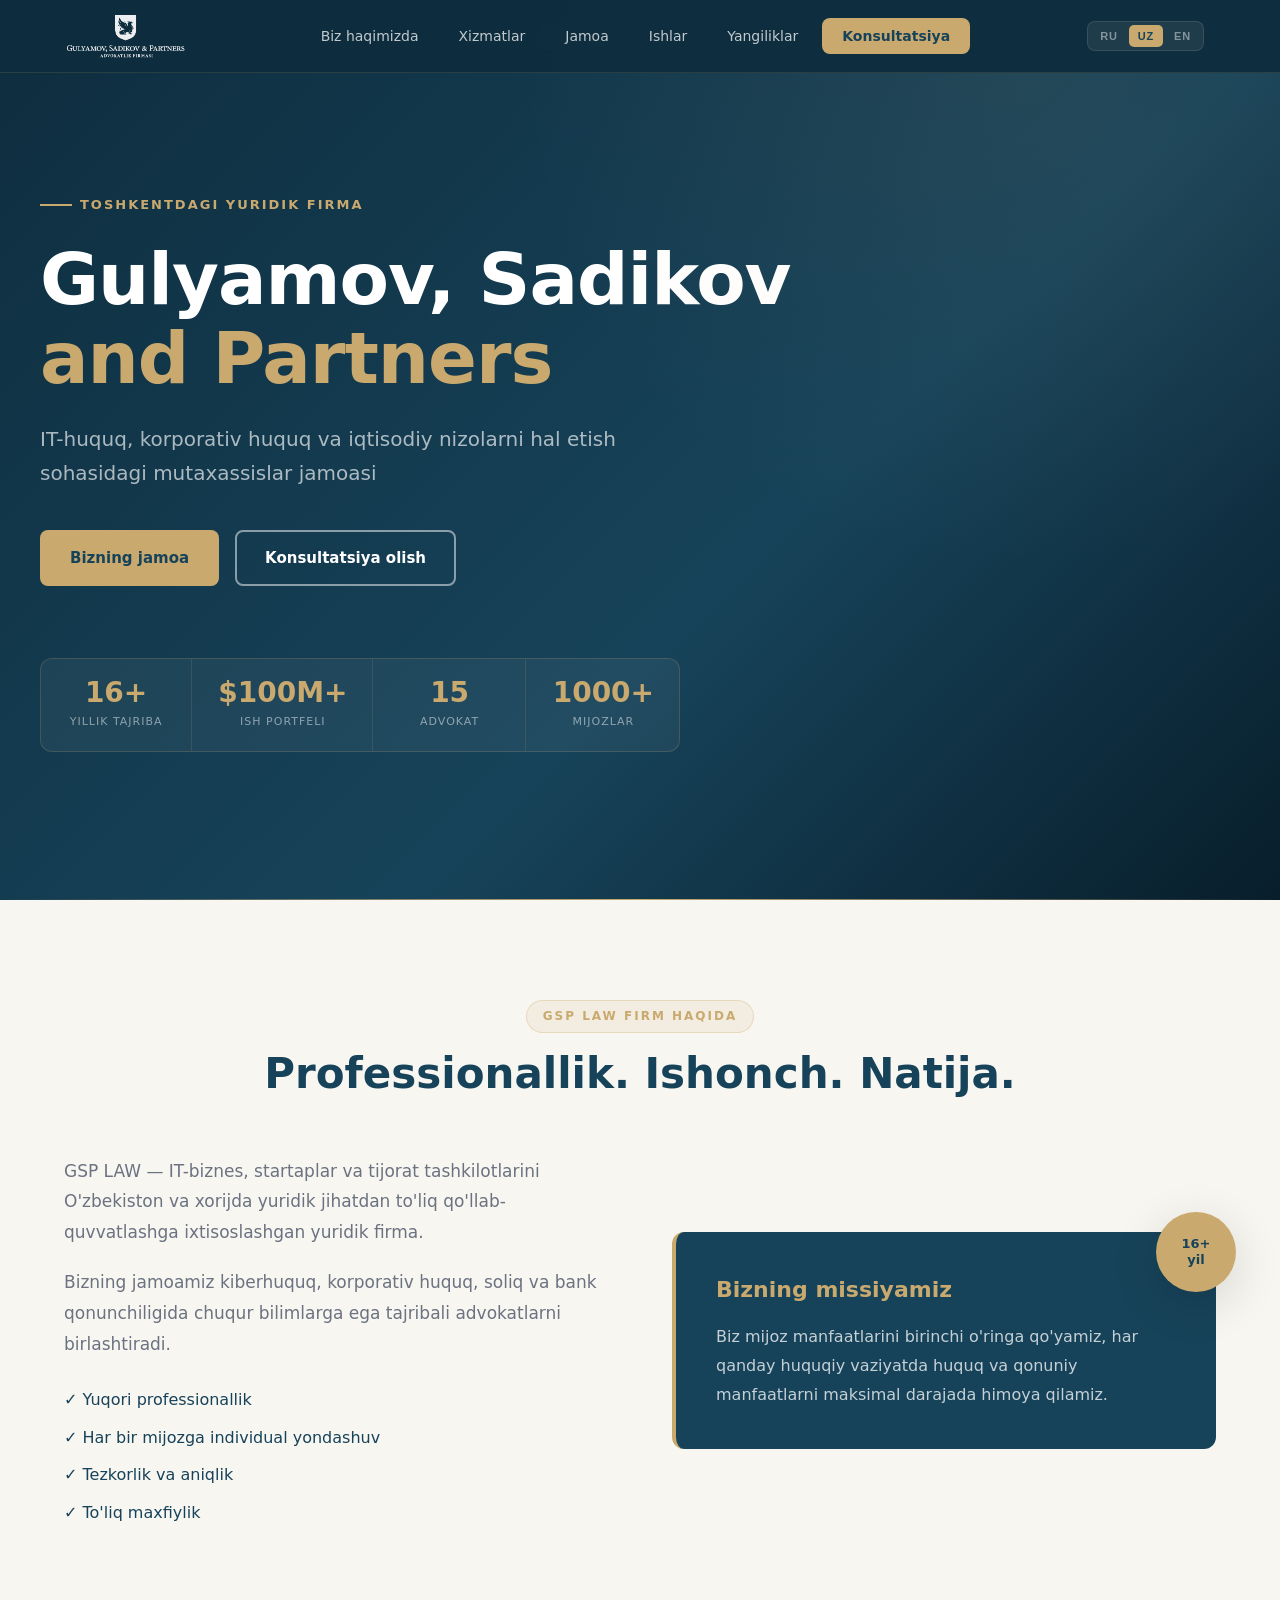
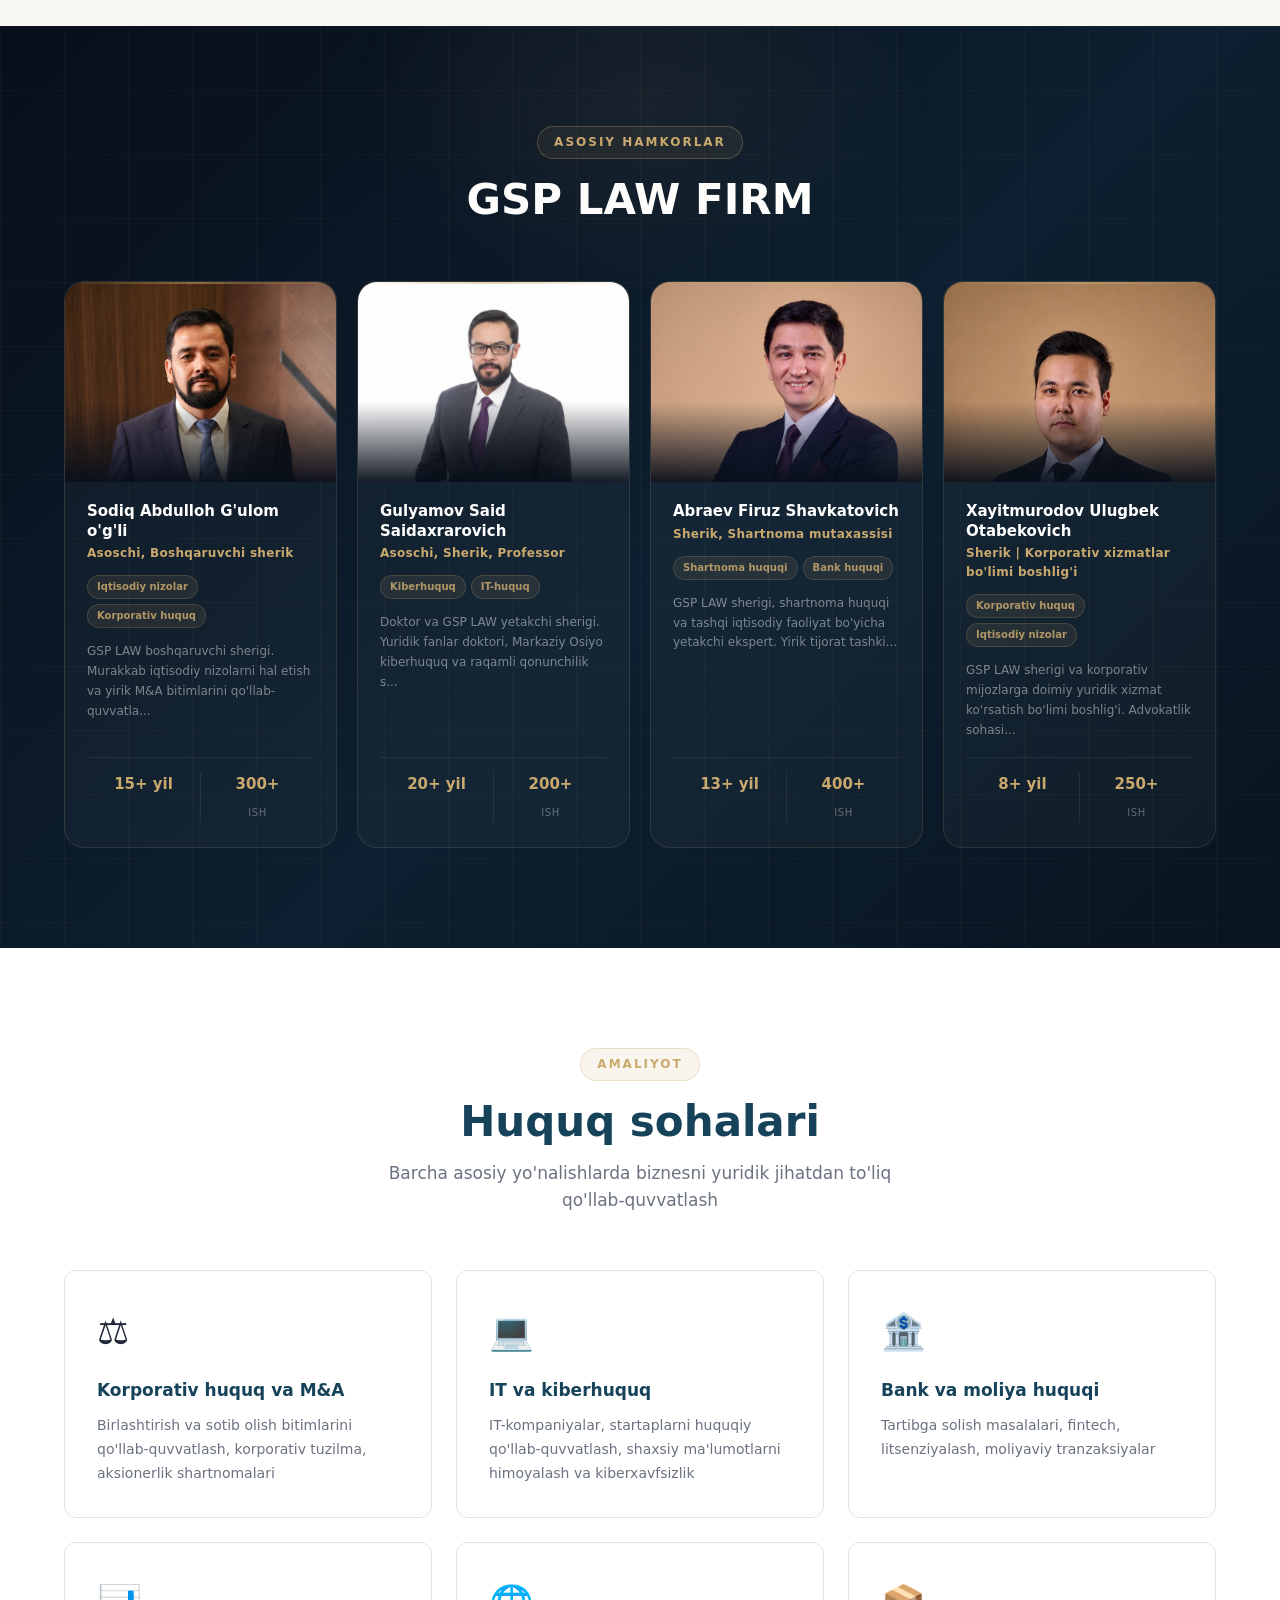
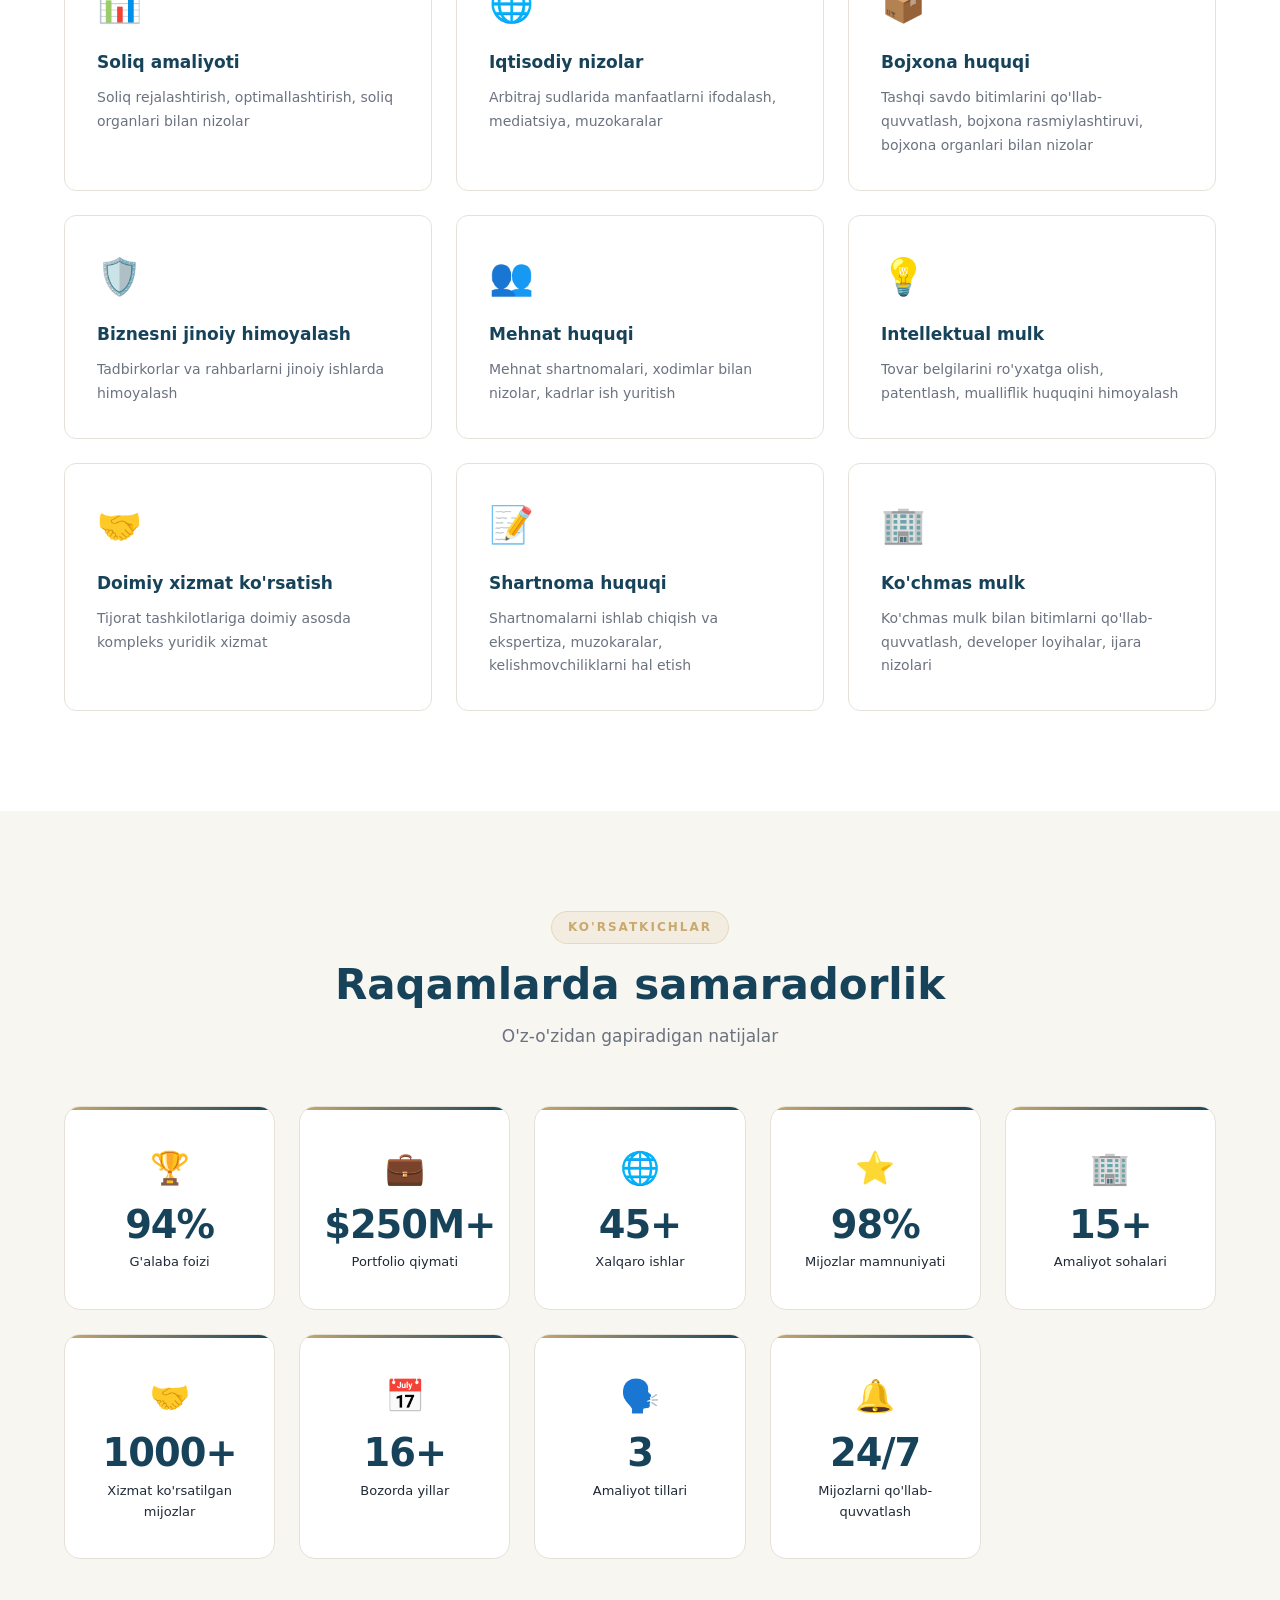
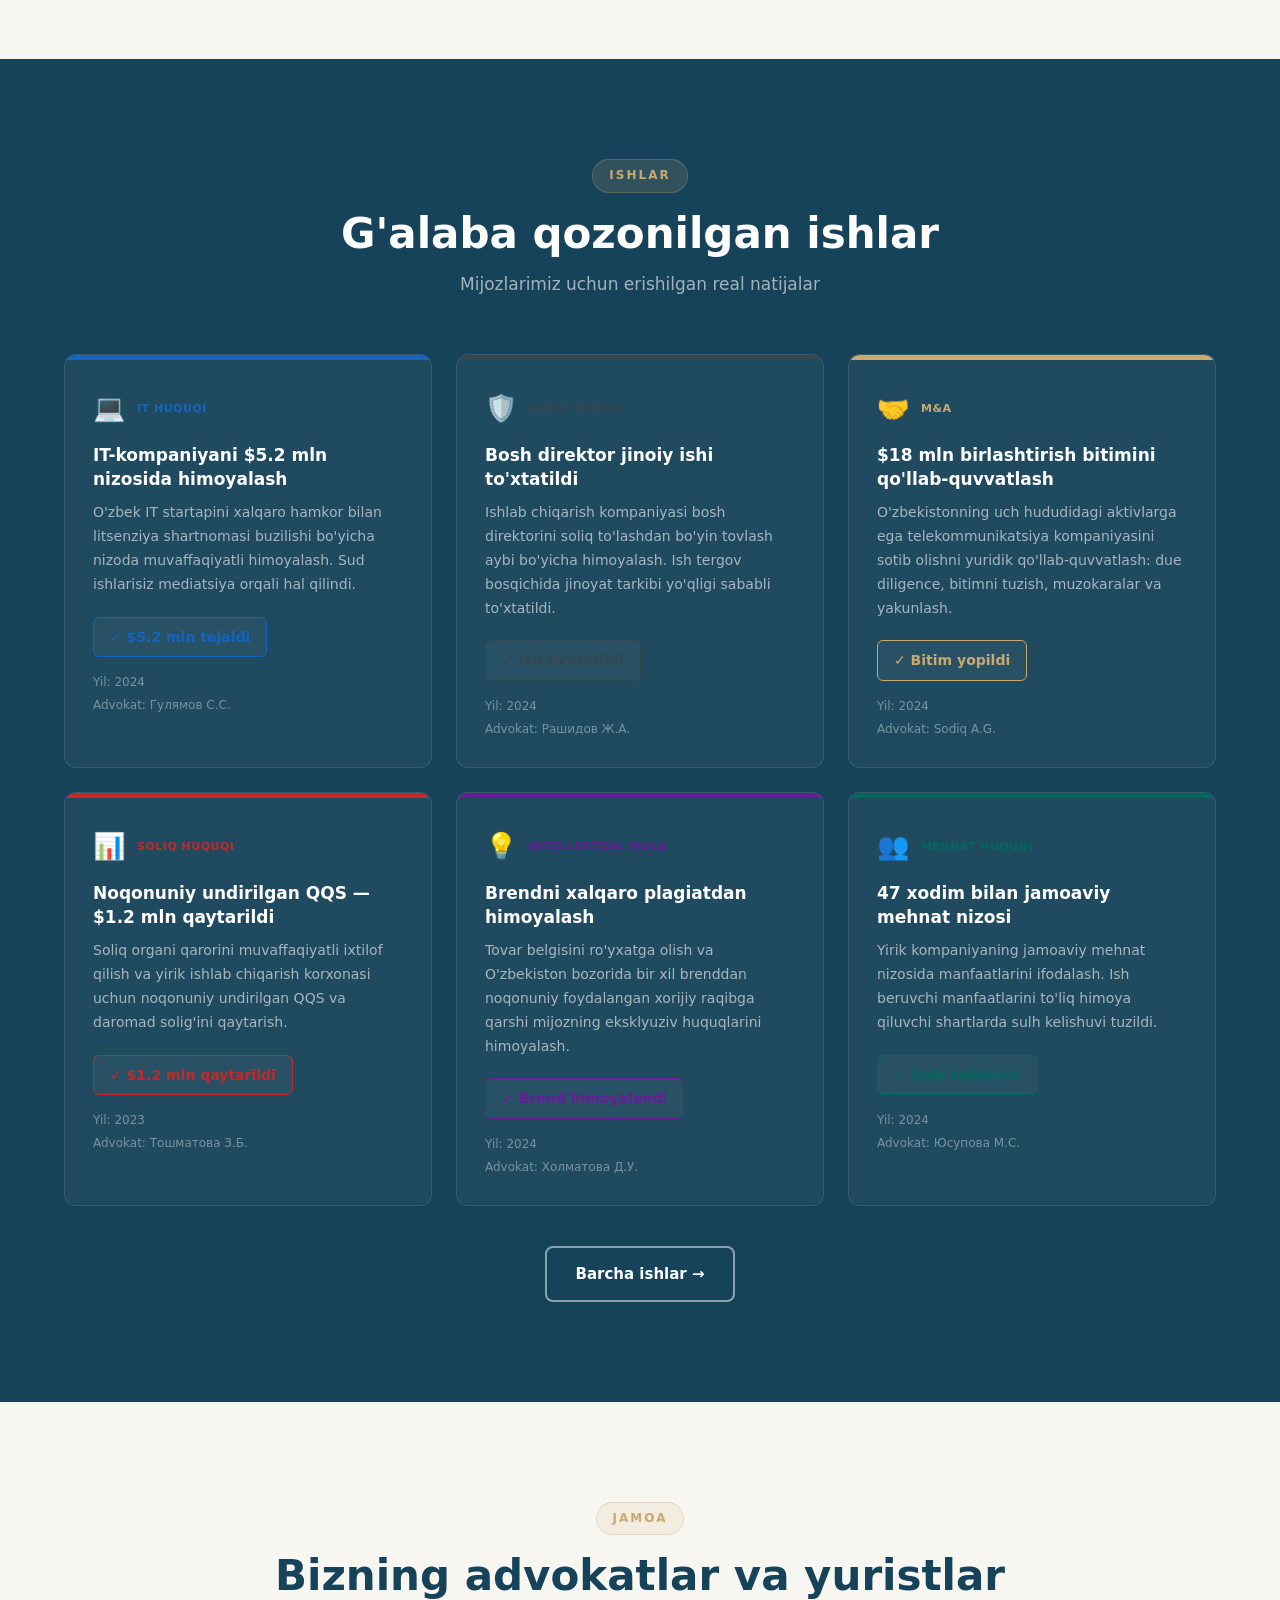
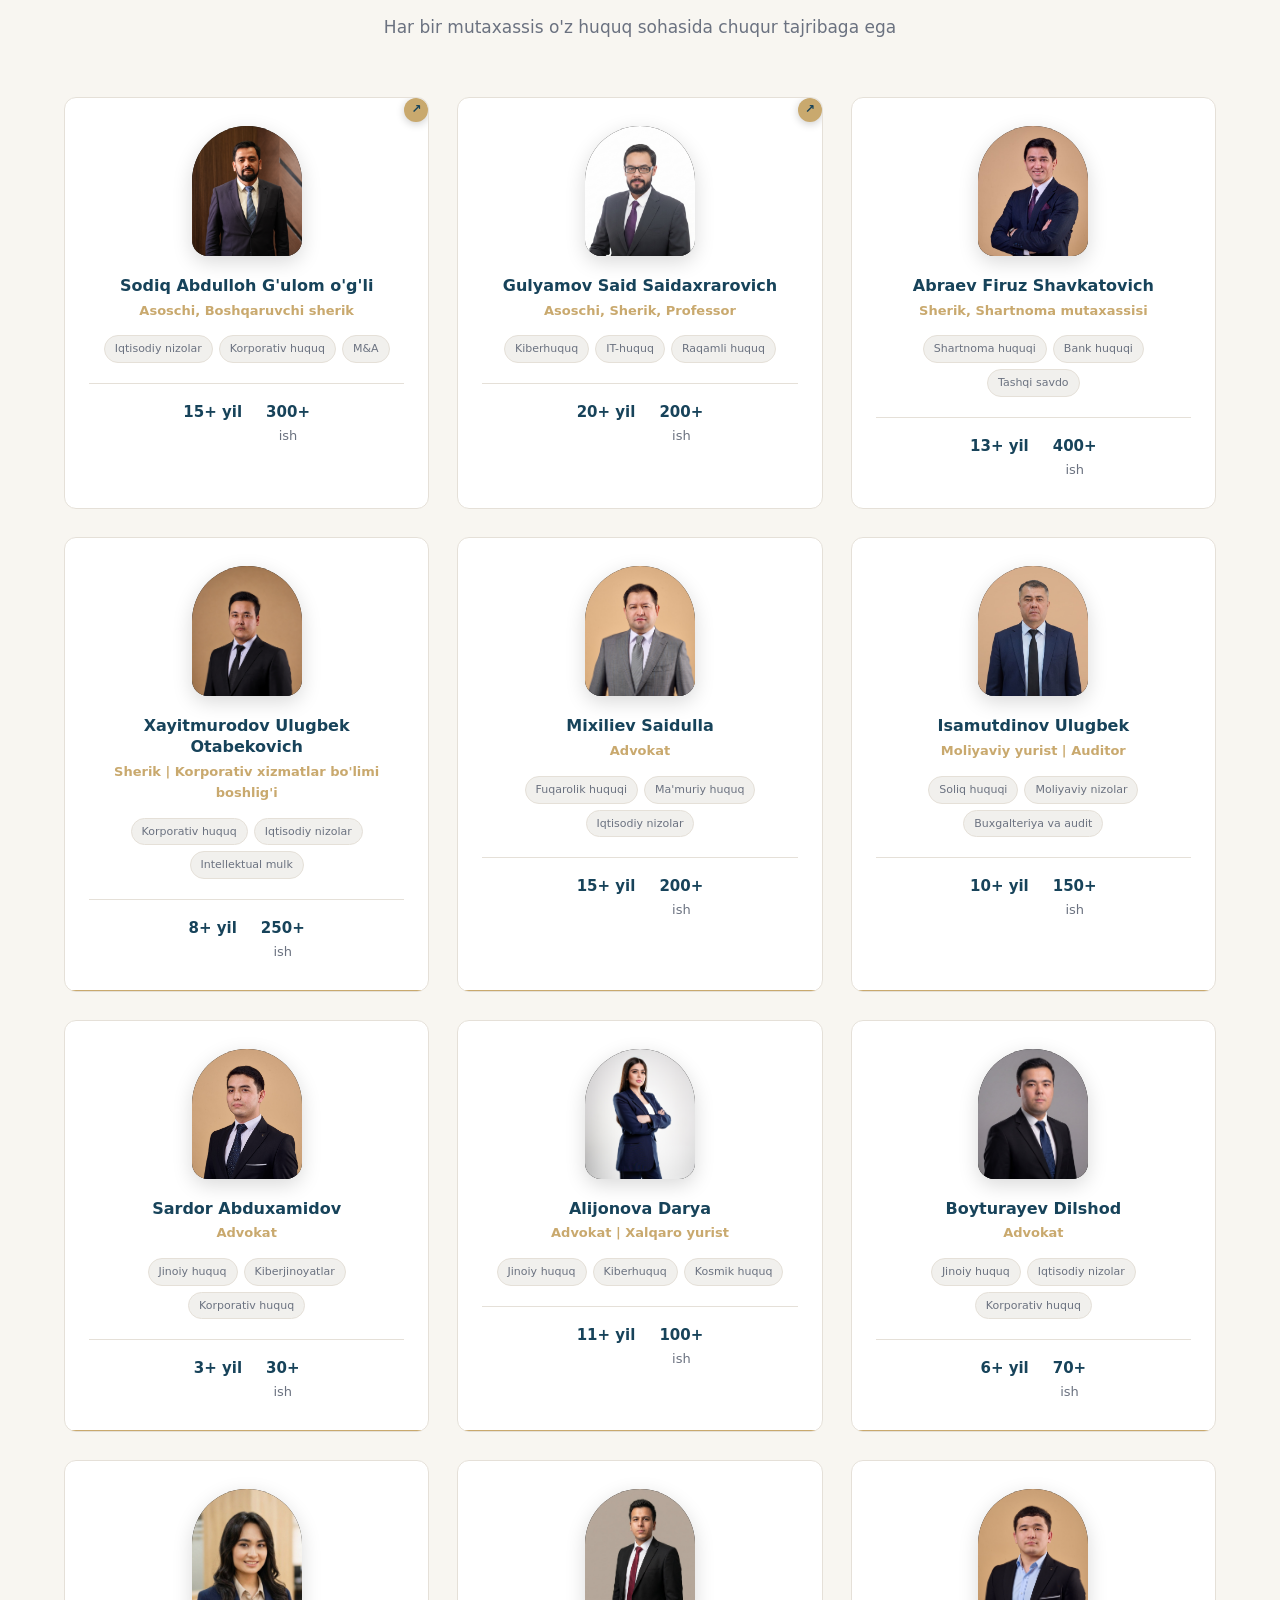
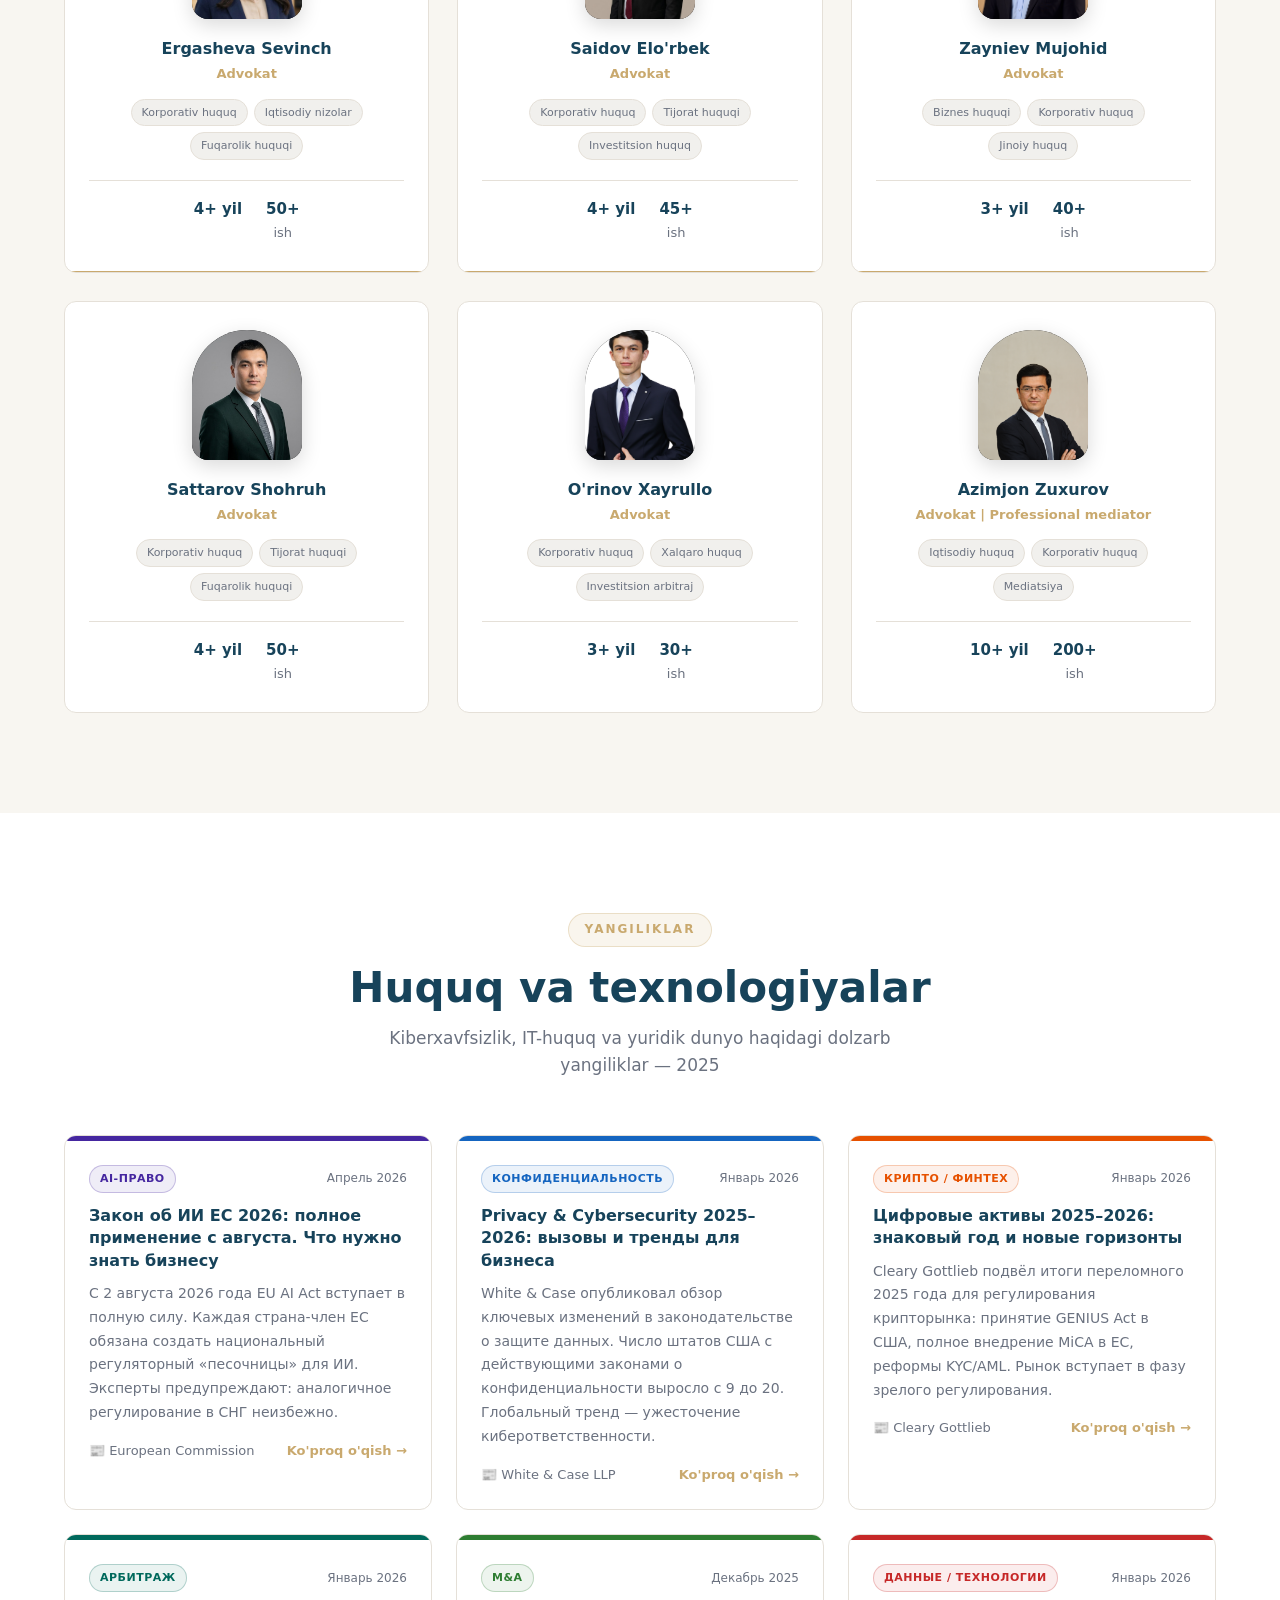
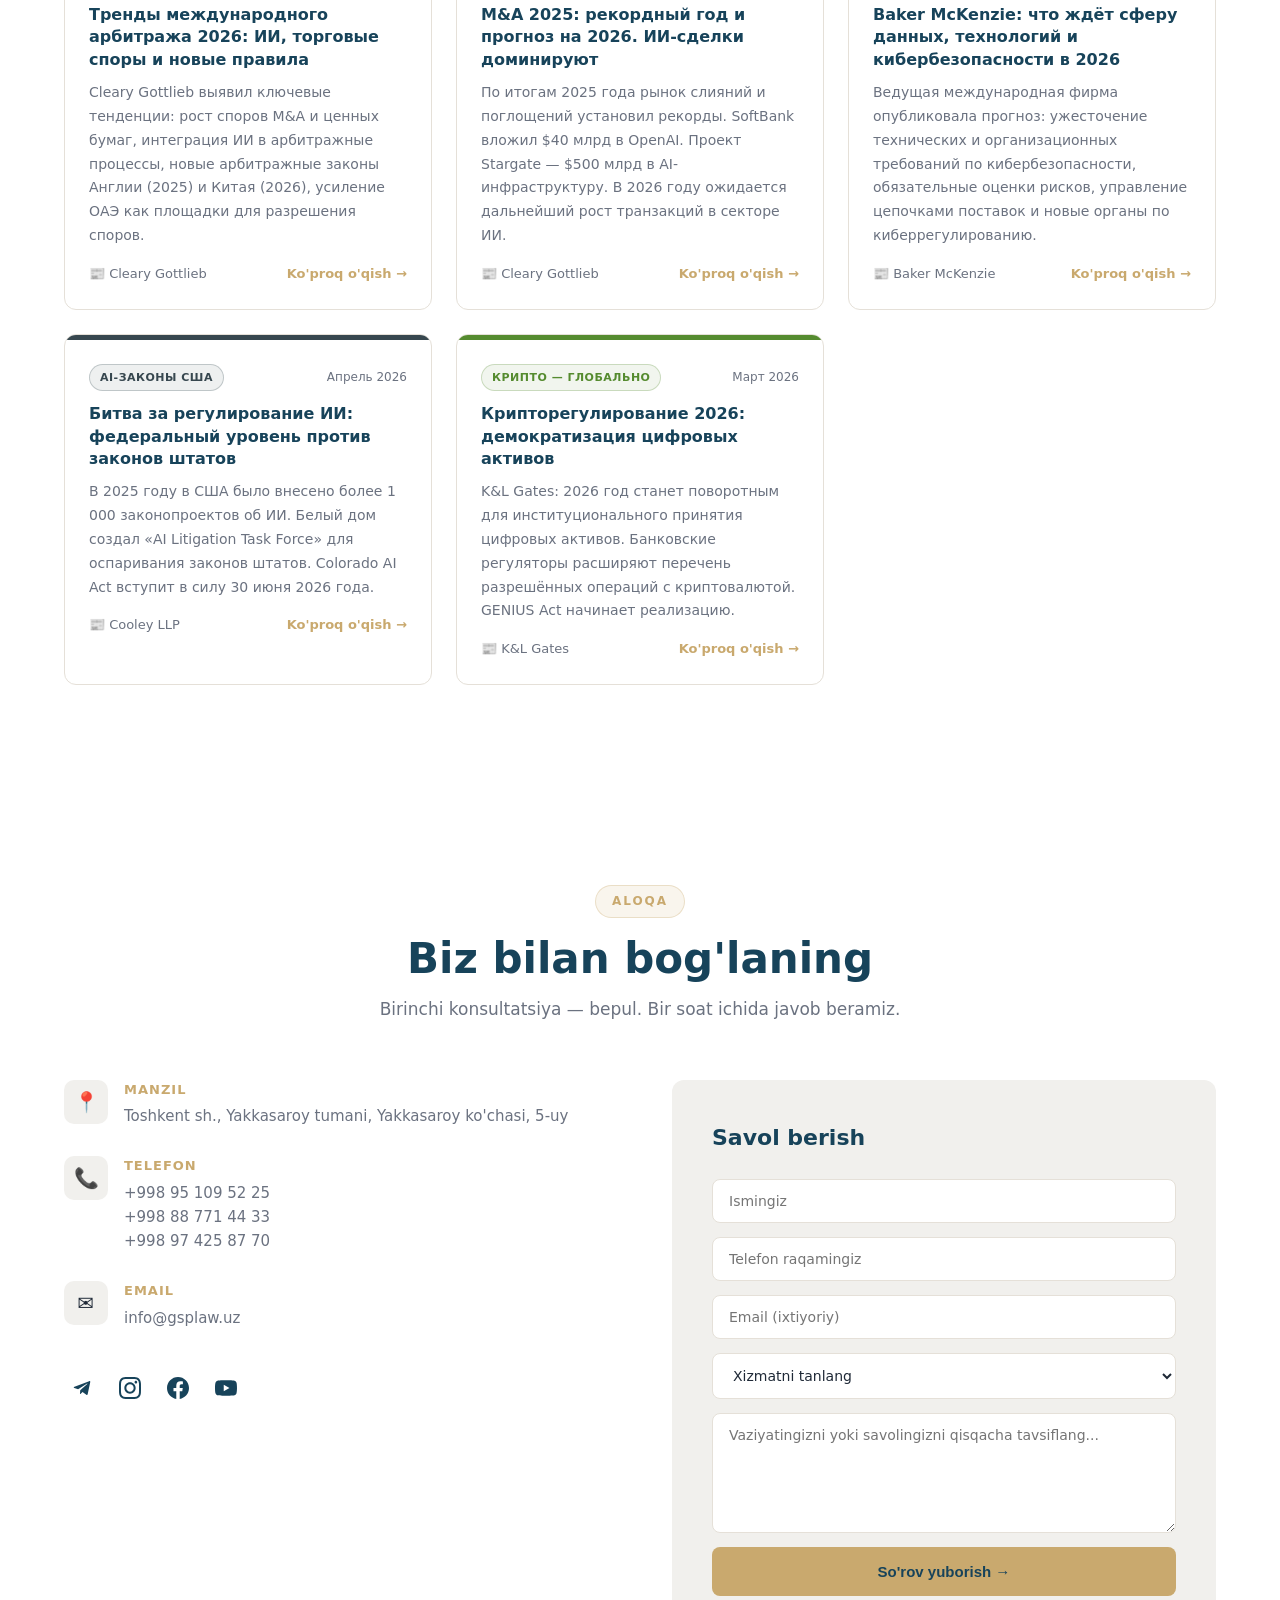
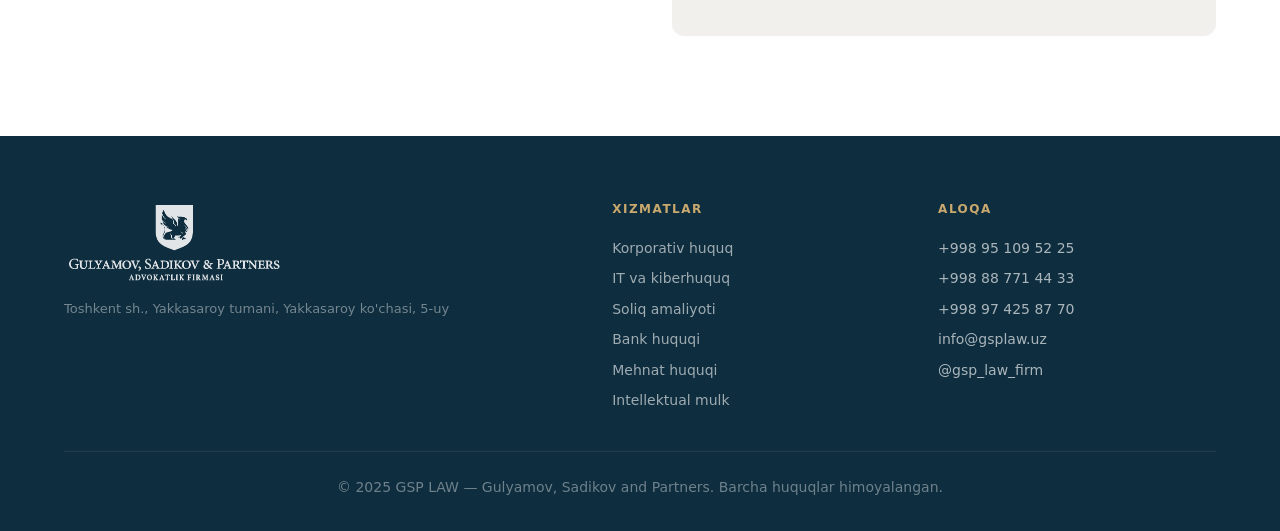
==== commit 9583941e: "Add multilingual lawyer names: UZ latin + EN, bump cache to v=6 All 10 Cyrillic-name lawyers now hav" ====
--- a/index.html
+++ b/index.html
@@ -266,7 +266,7 @@
   </div>
 </footer>
 
-<script src="data.js?v=5"></script>
-<script src="app.js?v=5"></script>
+<script src="data.js?v=6"></script>
+<script src="app.js?v=6"></script>
 </body>
 </html>
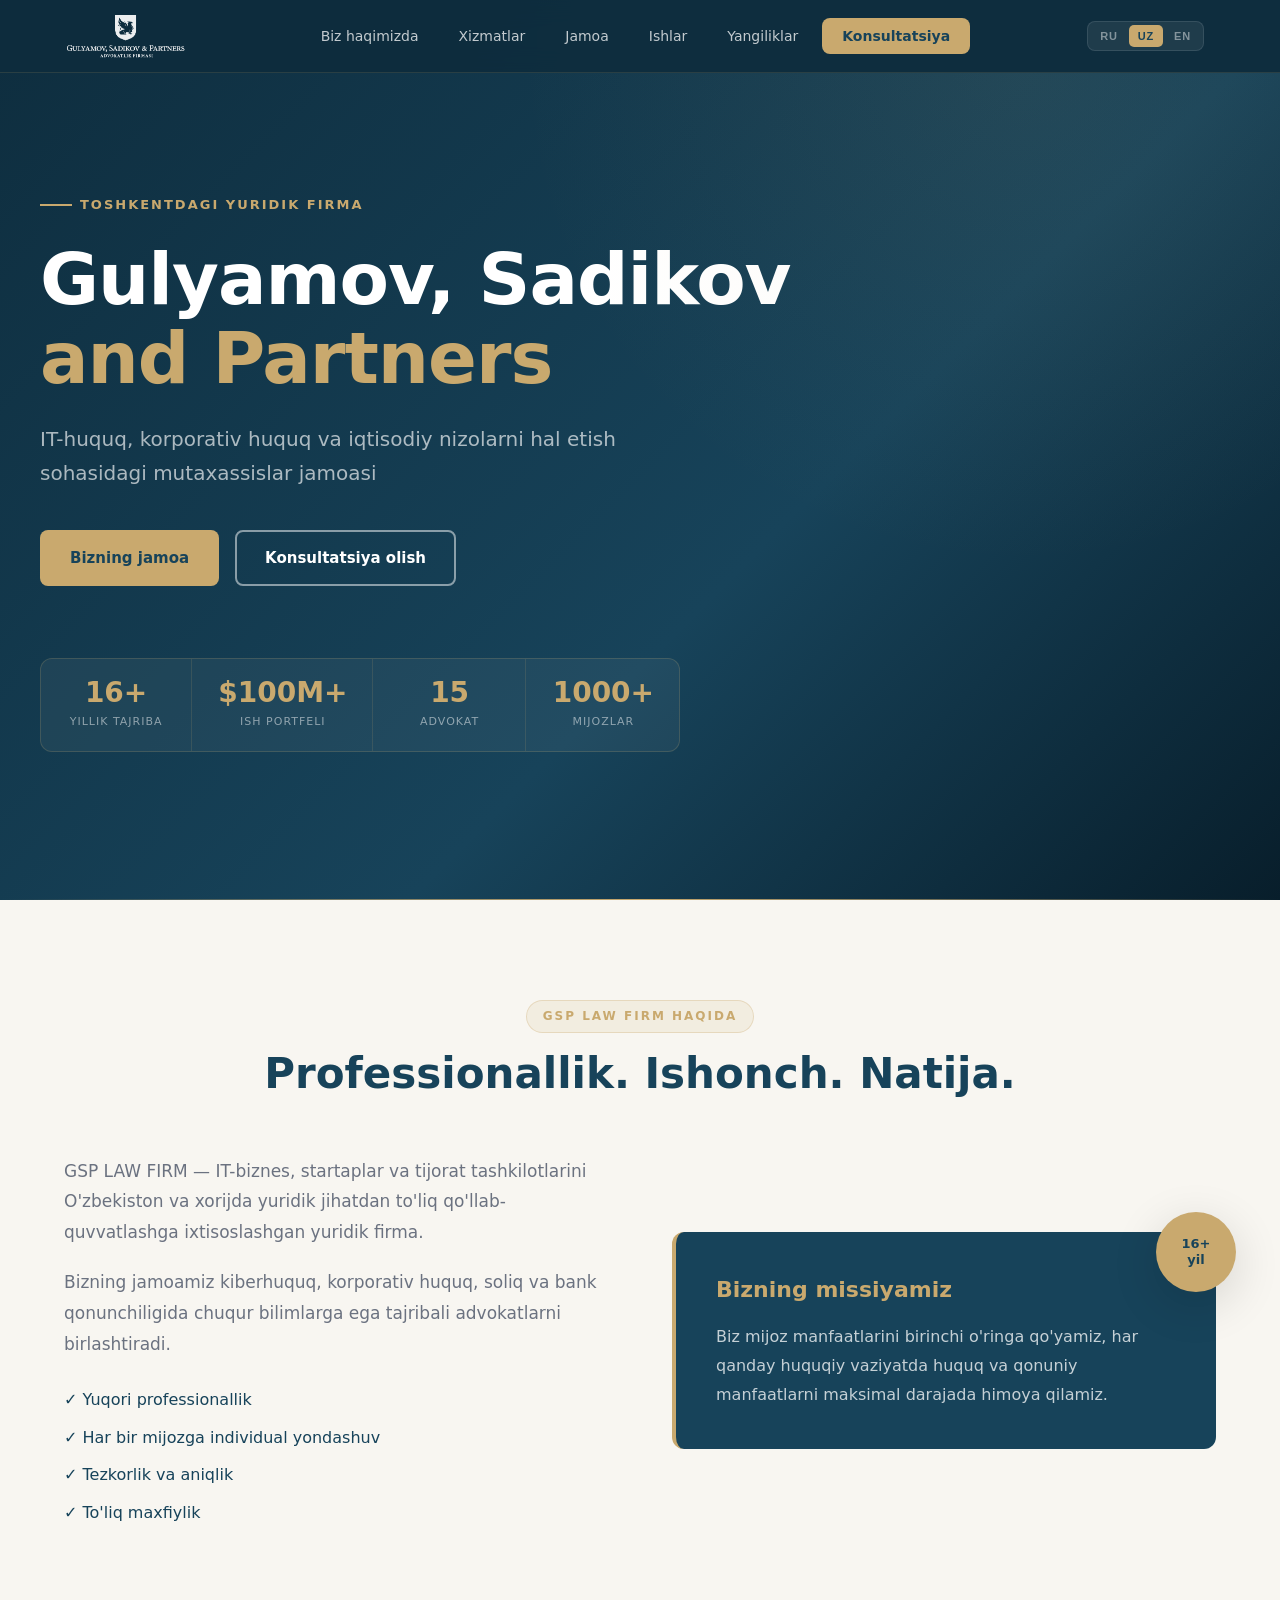
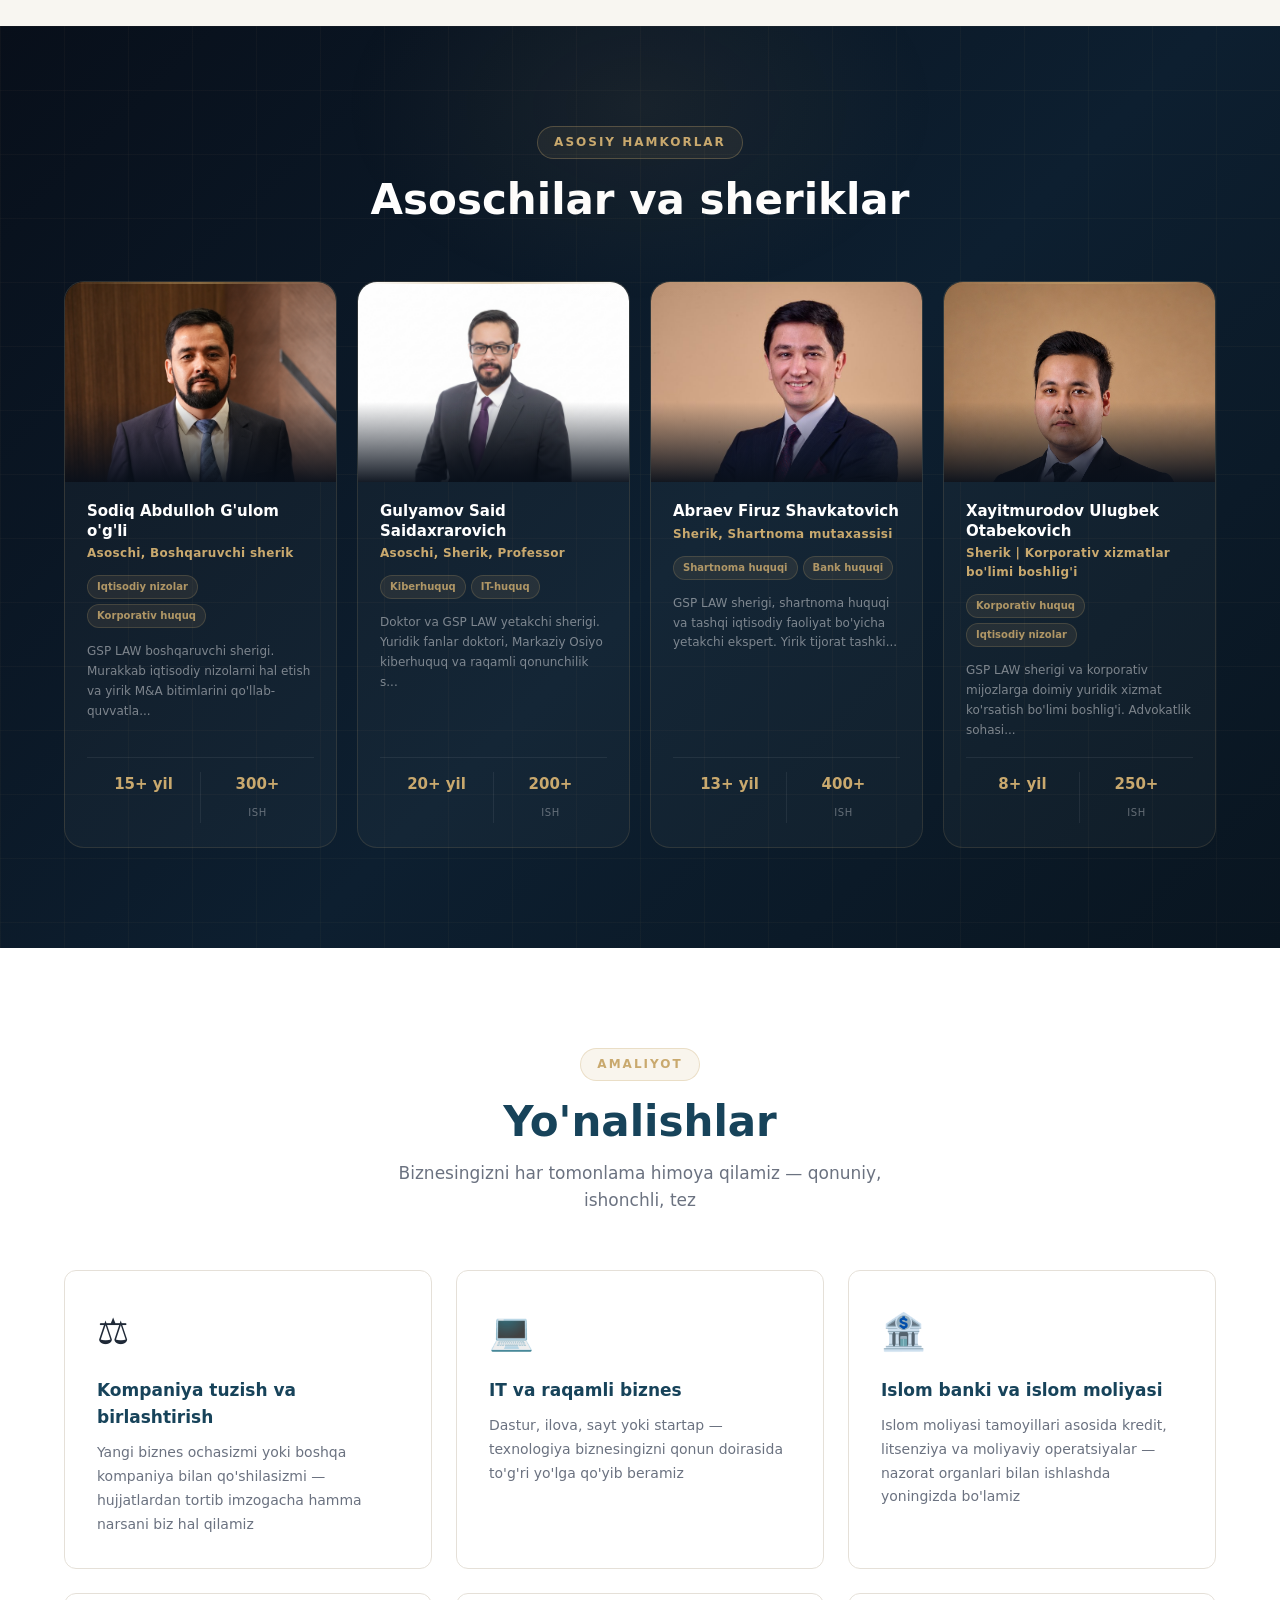
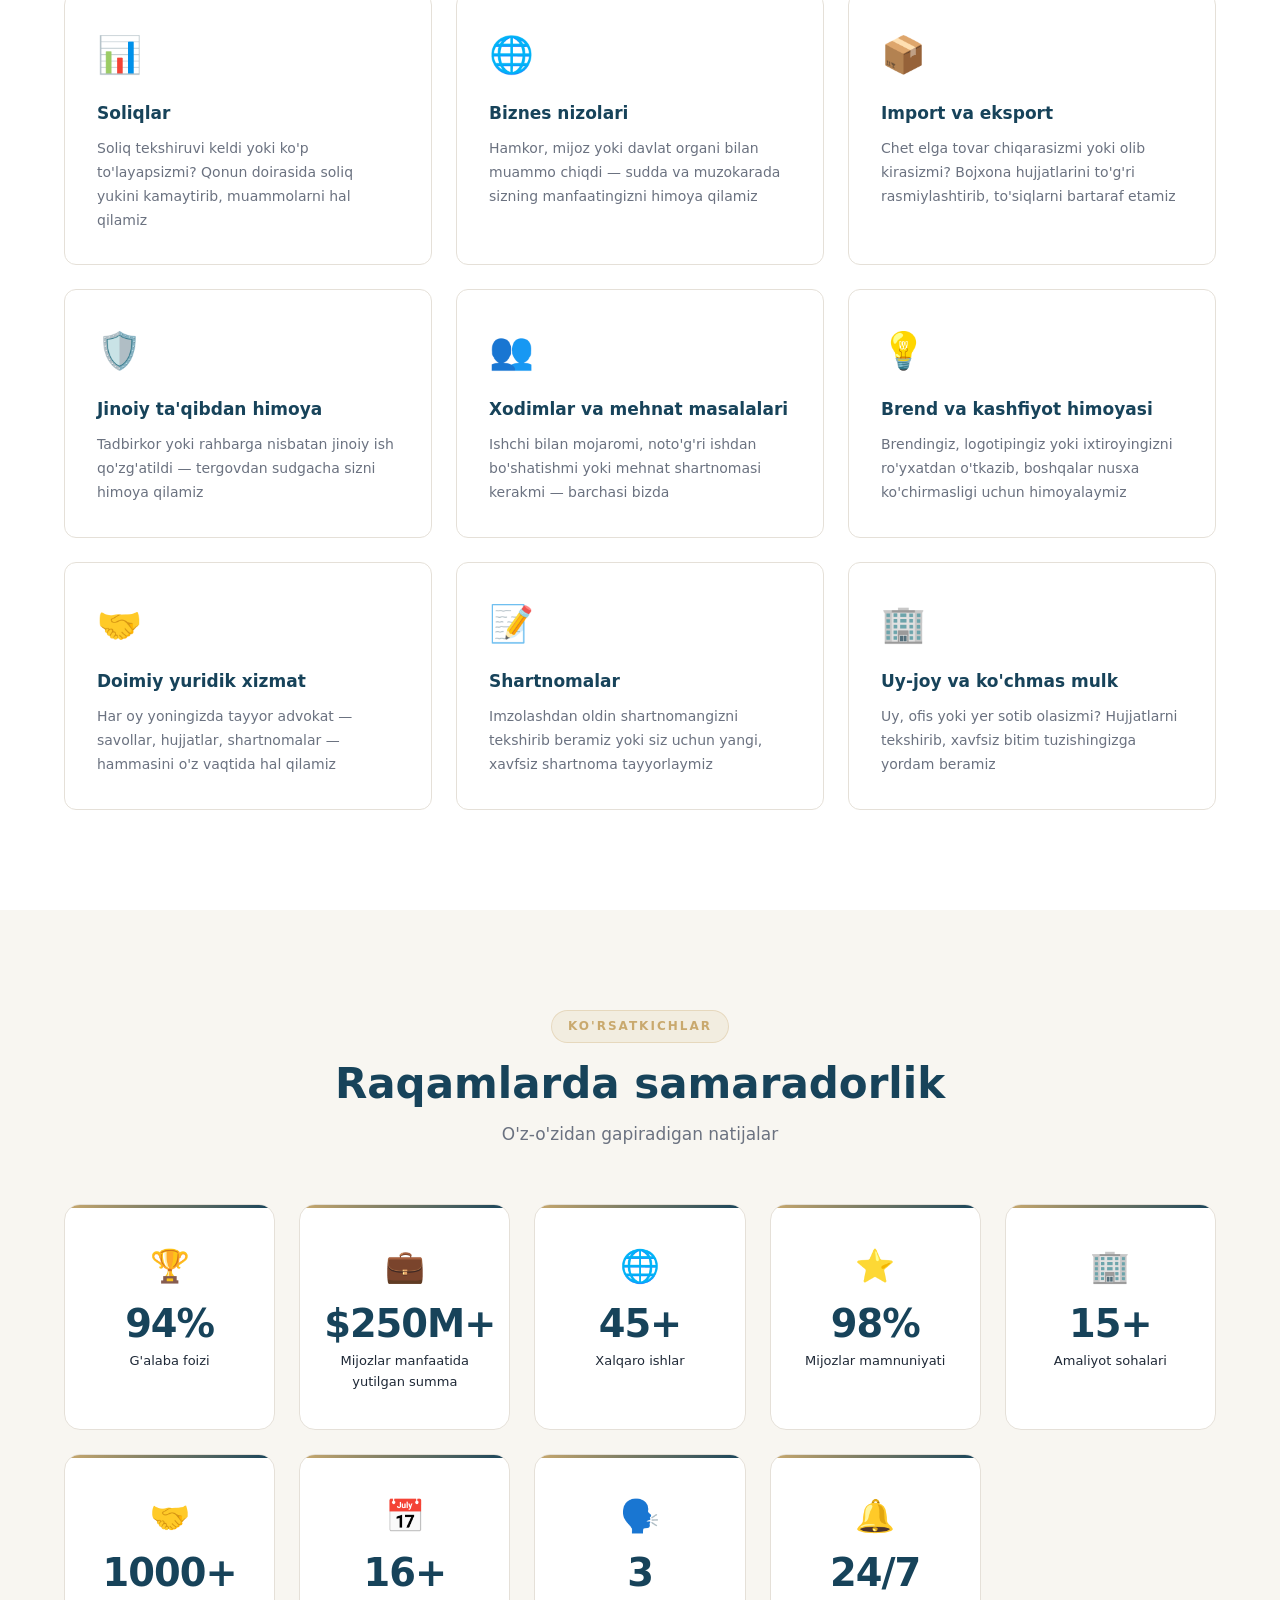
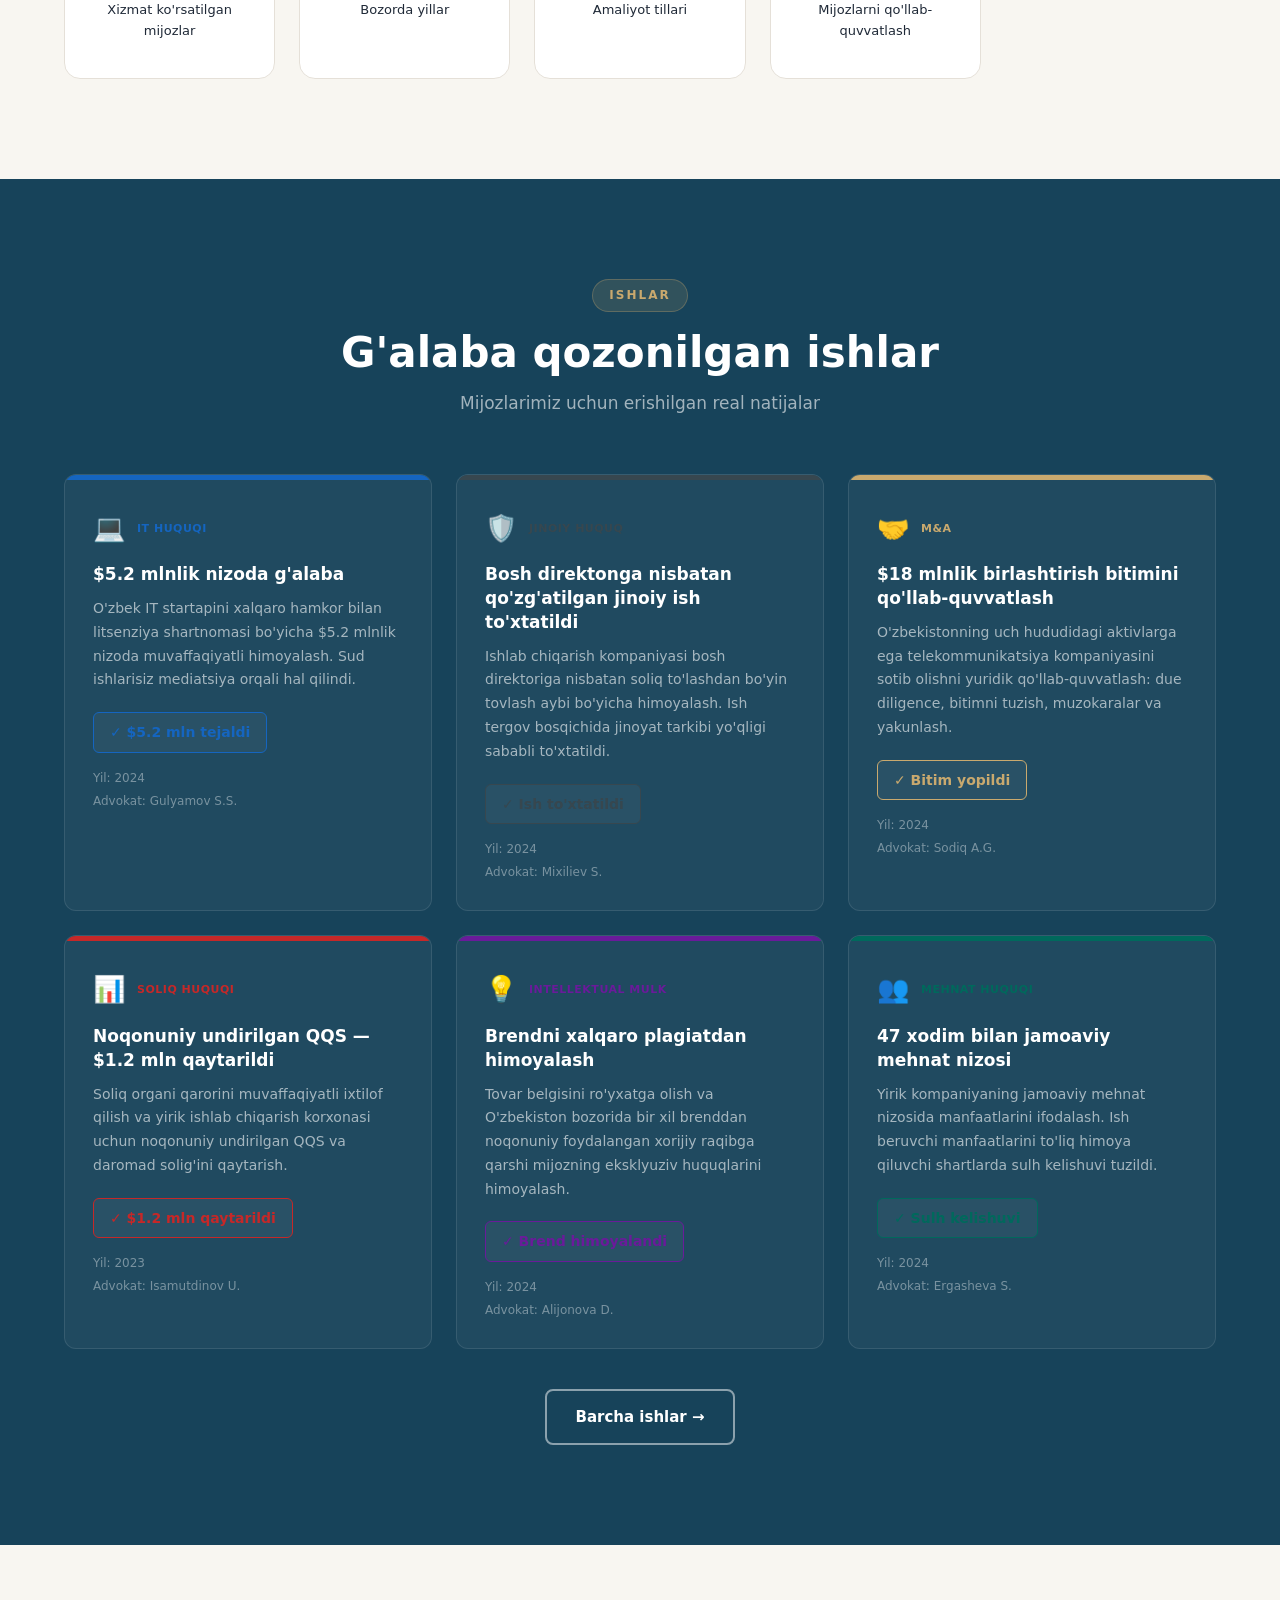
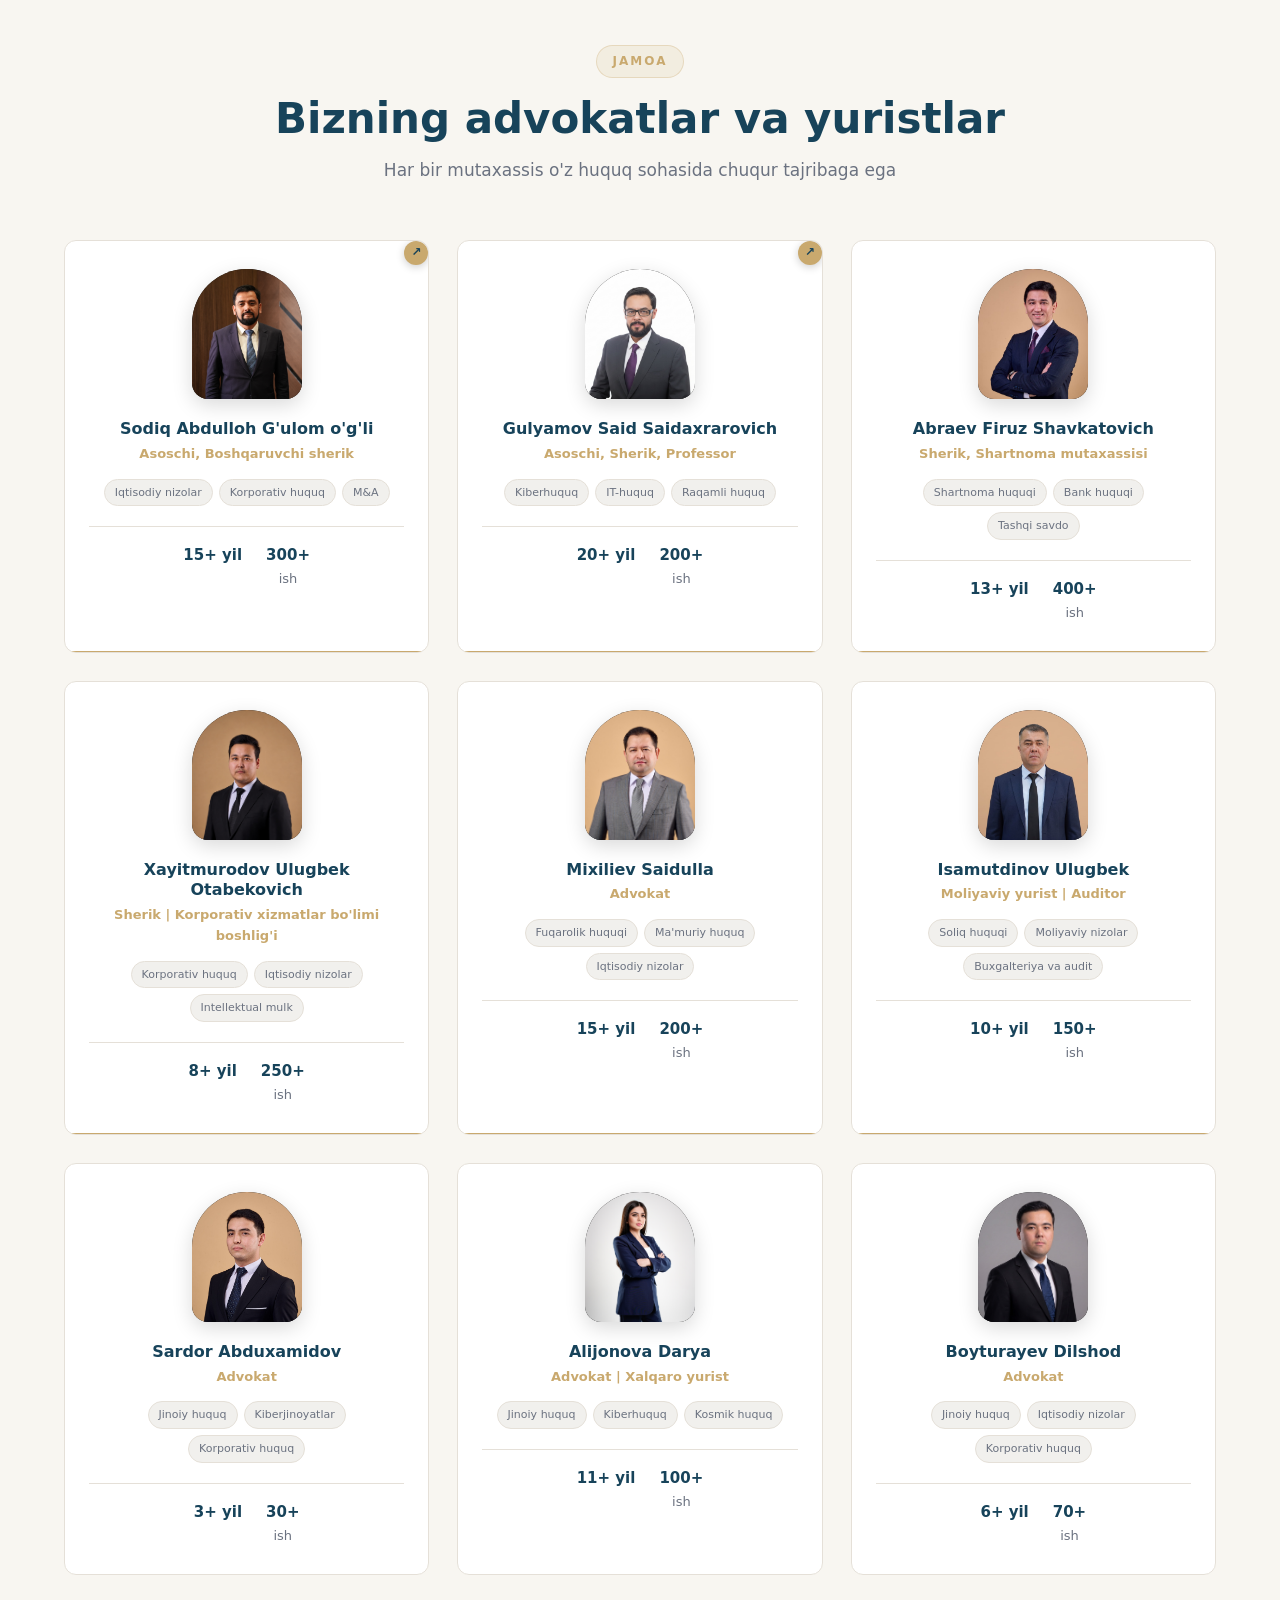
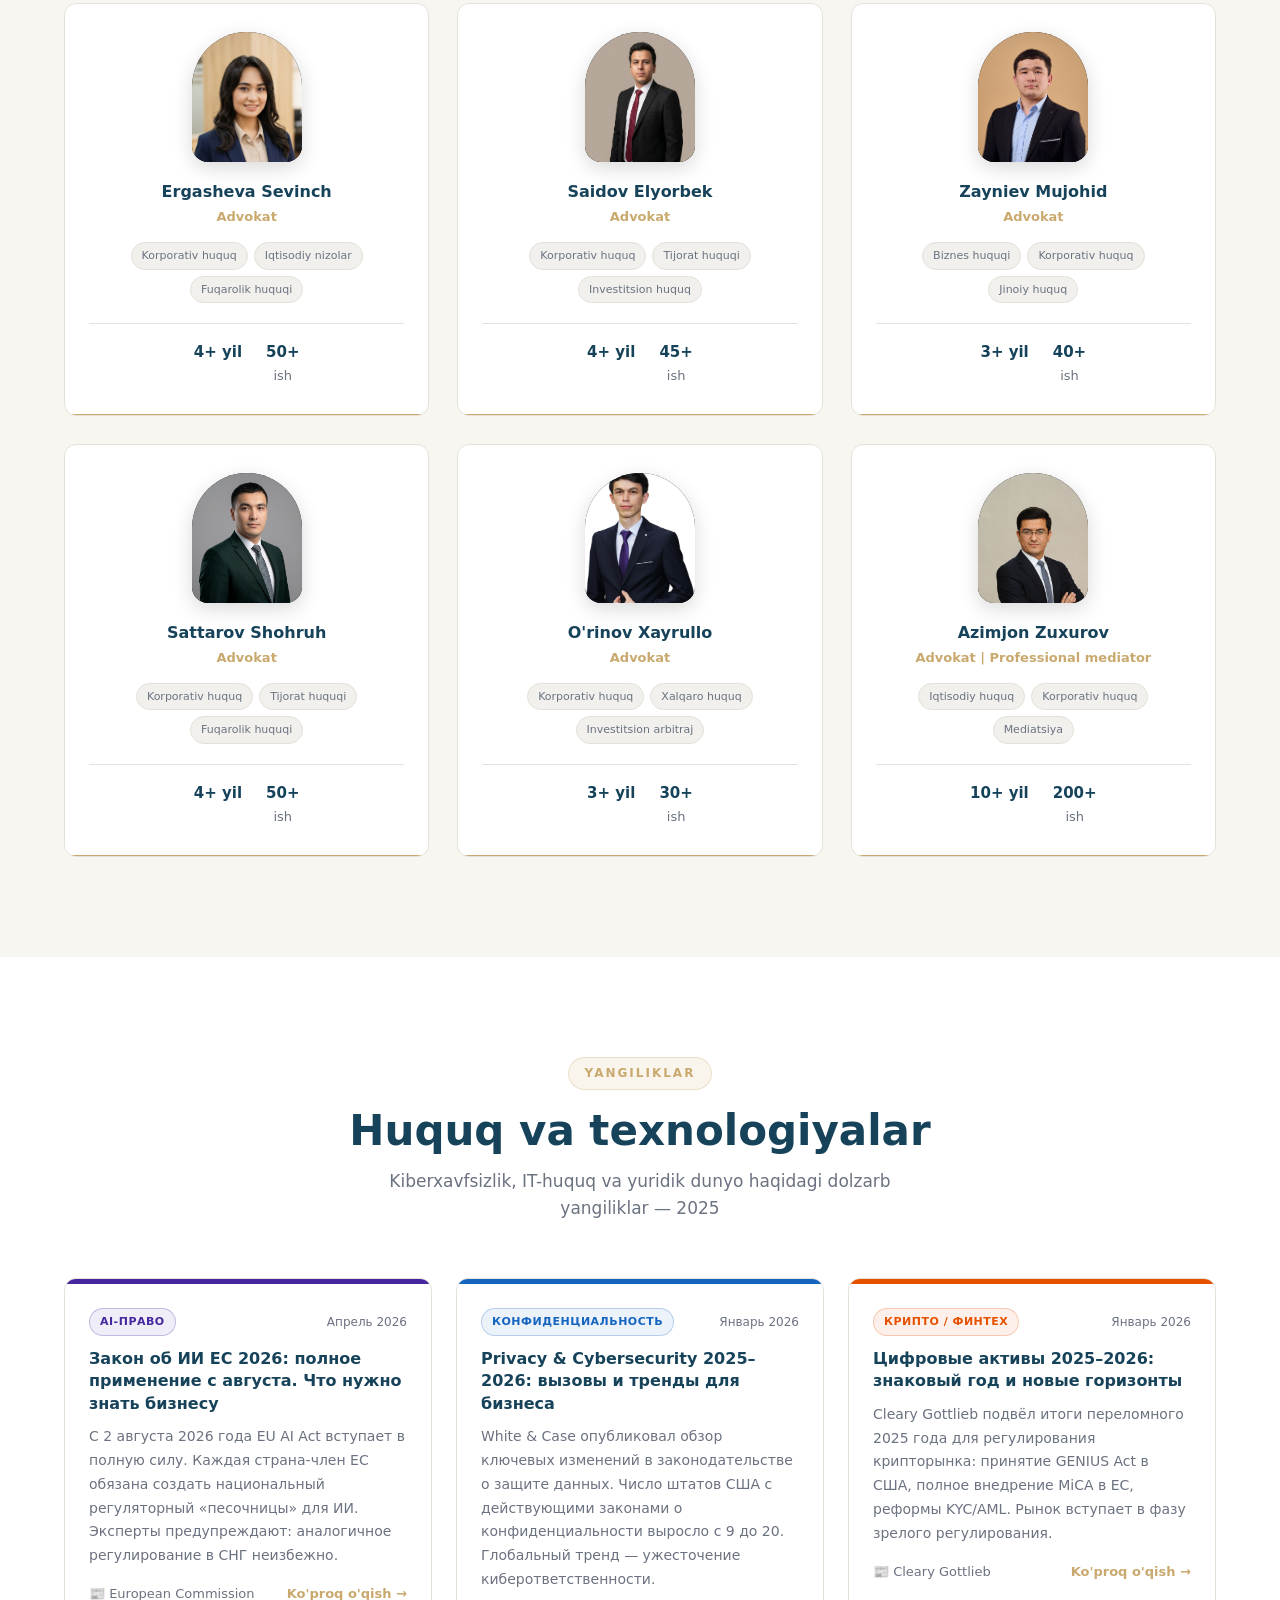
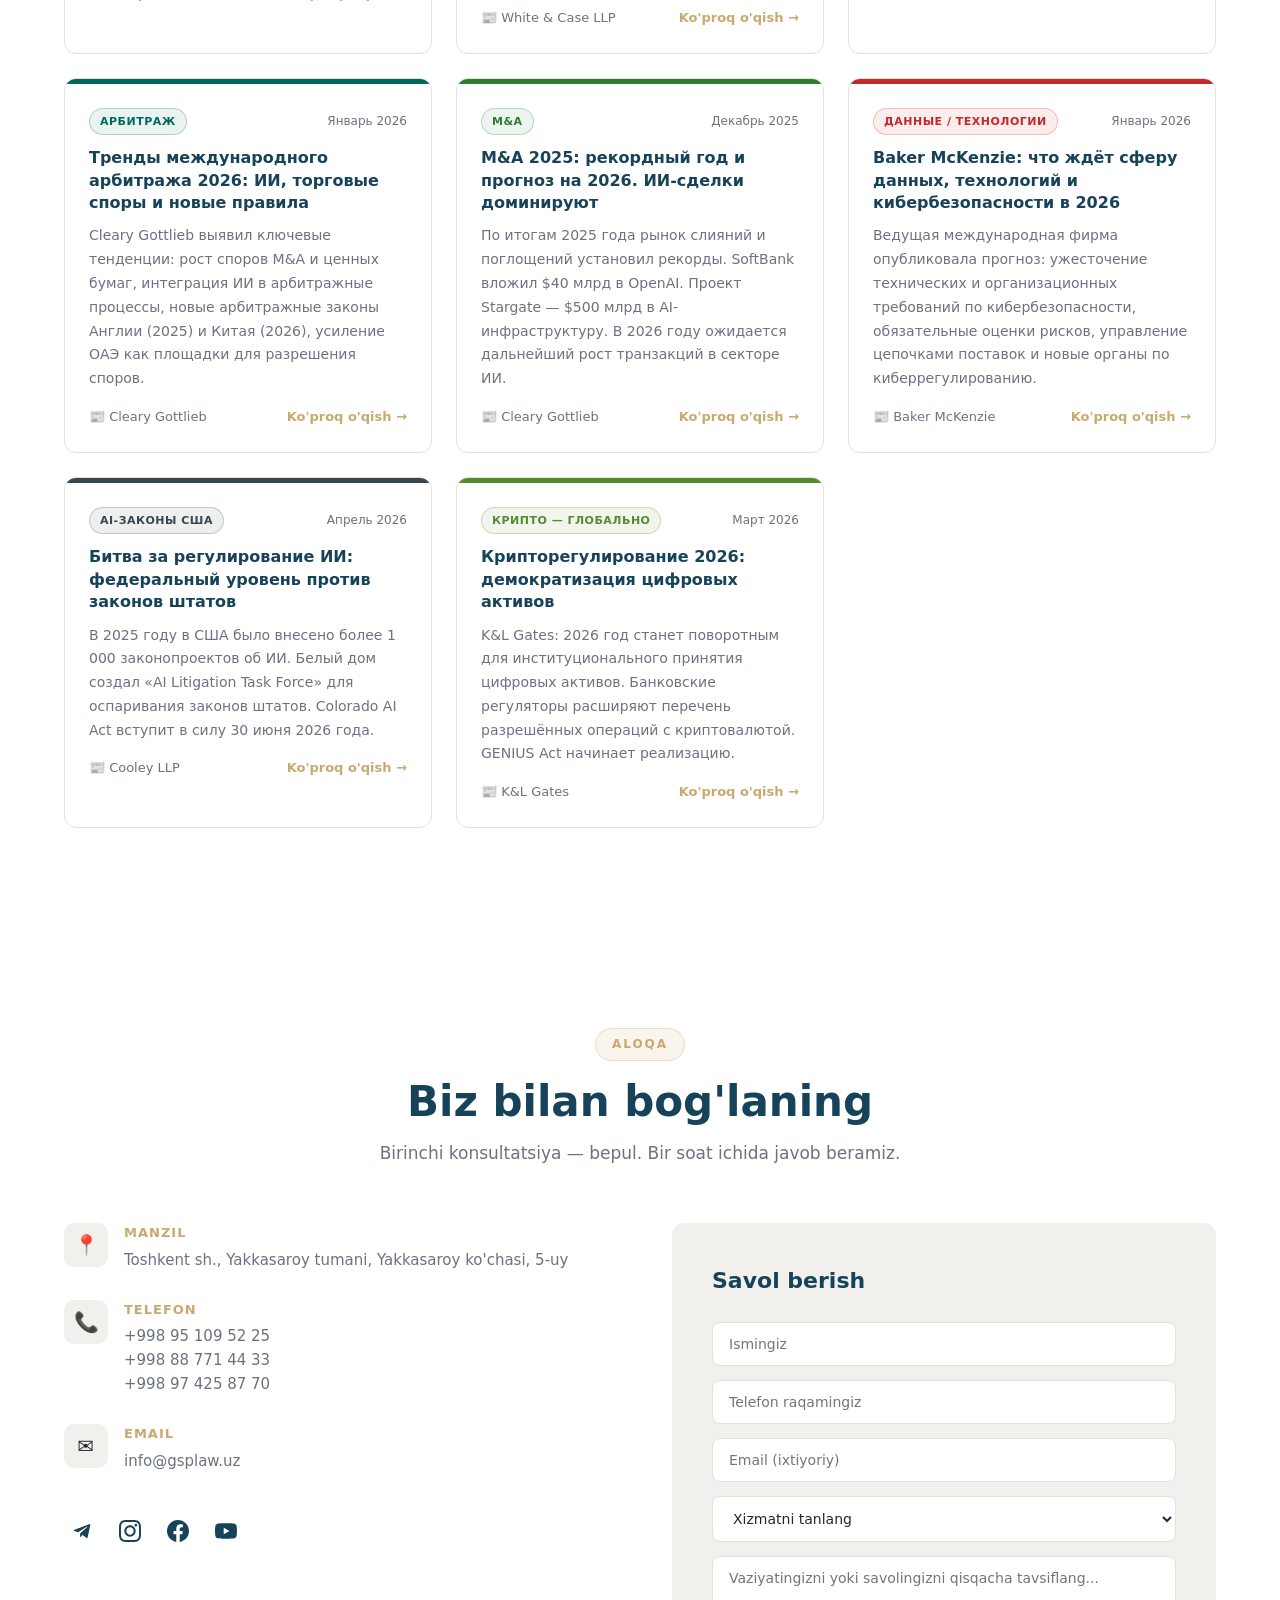
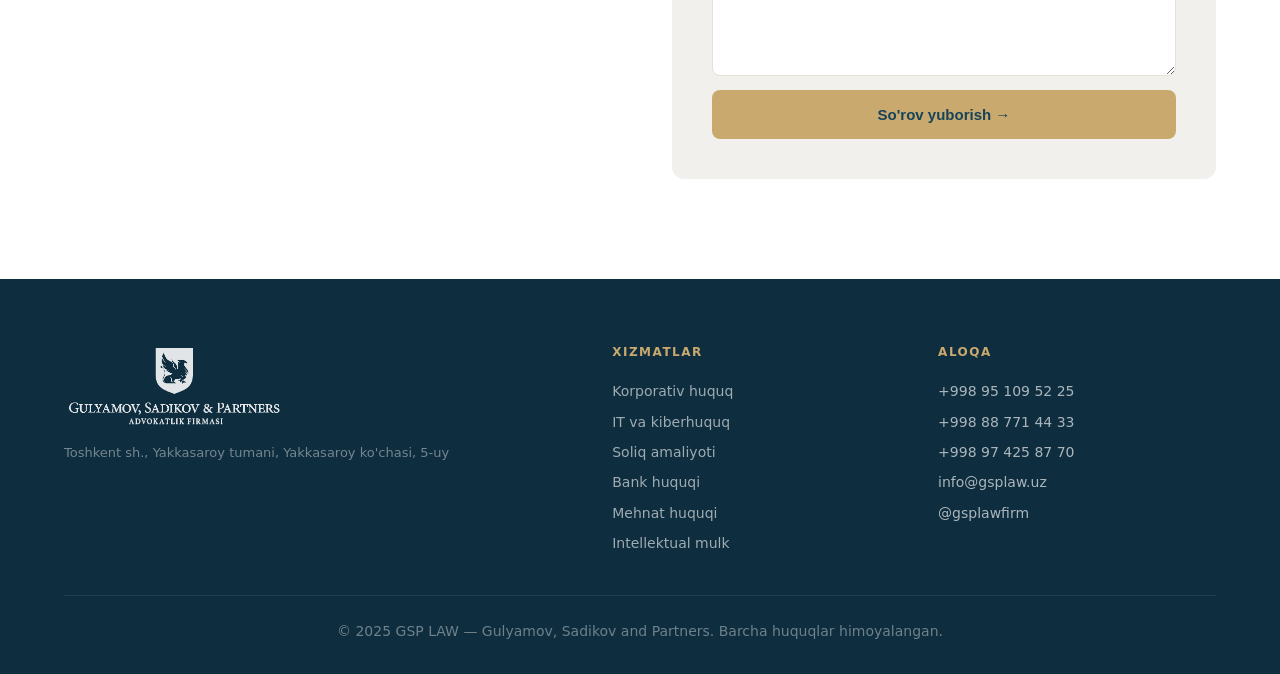
==== commit 835eed49: "Wire contact form to send real emails to info@gsplaw.co.uz, fix Telegram link Contact form previousl" ====
--- a/index.html
+++ b/index.html
@@ -256,7 +256,7 @@
           <p id="f-phone2" style="font-size:14px;"></p>
           <p id="f-phone3" style="font-size:14px;"></p>
           <p id="f-email" style="font-size:14px;"></p>
-          <a href="https://t.me/gsp_law_firm" target="_blank" style="font-size:14px;color:rgba(255,255,255,0.65);">@gsp_law_firm</a>
+          <a href="https://t.me/gsplawfirm" target="_blank" style="font-size:14px;color:rgba(255,255,255,0.65);">@gsplawfirm</a>
         </div>
       </div>
     </div>
@@ -266,7 +266,7 @@
   </div>
 </footer>
 
-<script src="data.js?v=6"></script>
+<script src="data.js?v=8"></script>
 <script src="app.js?v=6"></script>
 </body>
 </html>
--- a/style.css
+++ b/style.css
@@ -967,6 +967,19 @@
 .pub-year { font-size: 12px; font-weight: 700; color: var(--gold); }
 .pub-link { font-size: 12px; font-weight: 700; color: var(--gold); margin-left: auto; }
 
+/* ===== CERTIFICATES ===== */
+.certificates-list { display: grid; grid-template-columns: repeat(auto-fill, minmax(220px, 1fr)); gap: 20px; }
+.cert-card { background: #fff; border-radius: 12px; overflow: hidden; box-shadow: 0 2px 12px rgba(10,35,50,0.08); border: 1px solid rgba(10,35,50,0.08); transition: transform 0.2s, box-shadow 0.2s; }
+.cert-card:hover { transform: translateY(-4px); box-shadow: 0 8px 28px rgba(10,35,50,0.14); }
+.cert-img-wrap { display: block; position: relative; overflow: hidden; aspect-ratio: 3/4; background: #f4f4f4; cursor: pointer; }
+.cert-img { width: 100%; height: 100%; object-fit: cover; object-position: top; display: block; transition: transform 0.3s; }
+.cert-card:hover .cert-img { transform: scale(1.03); }
+.cert-img-overlay { position: absolute; inset: 0; background: rgba(10,35,50,0.55); display: flex; align-items: center; justify-content: center; opacity: 0; transition: opacity 0.2s; }
+.cert-img-overlay span { color: #fff; font-size: 14px; font-weight: 700; background: var(--gold); padding: 8px 16px; border-radius: 6px; }
+.cert-card:hover .cert-img-overlay { opacity: 1; }
+.cert-card-footer { padding: 12px 14px; border-top: 1px solid rgba(10,35,50,0.07); }
+.cert-card-title { font-size: 13px; font-weight: 600; color: var(--navy); line-height: 1.4; display: block; }
+
 /* ===== RESPONSIVE ADDITIONS ===== */
 @media (max-width: 1100px) {
   .cases-detail-grid { grid-template-columns: 1fr; }
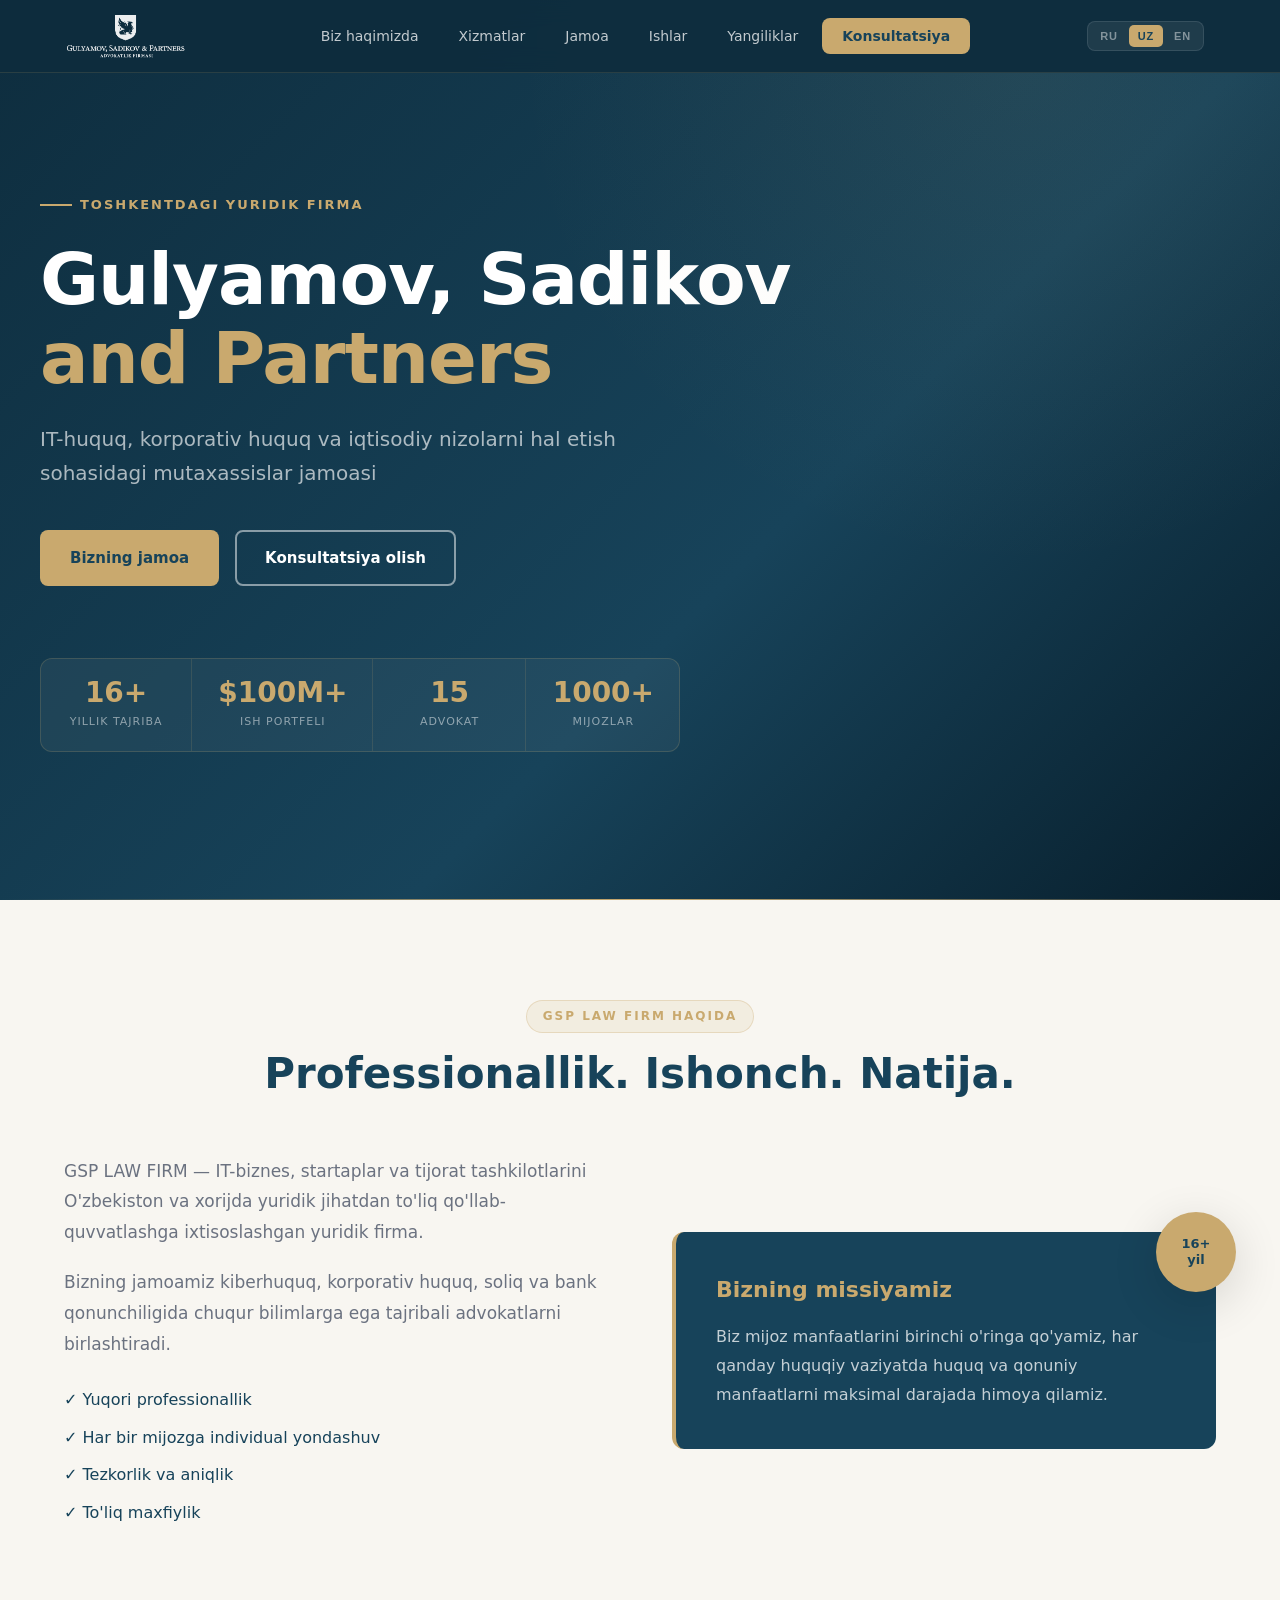
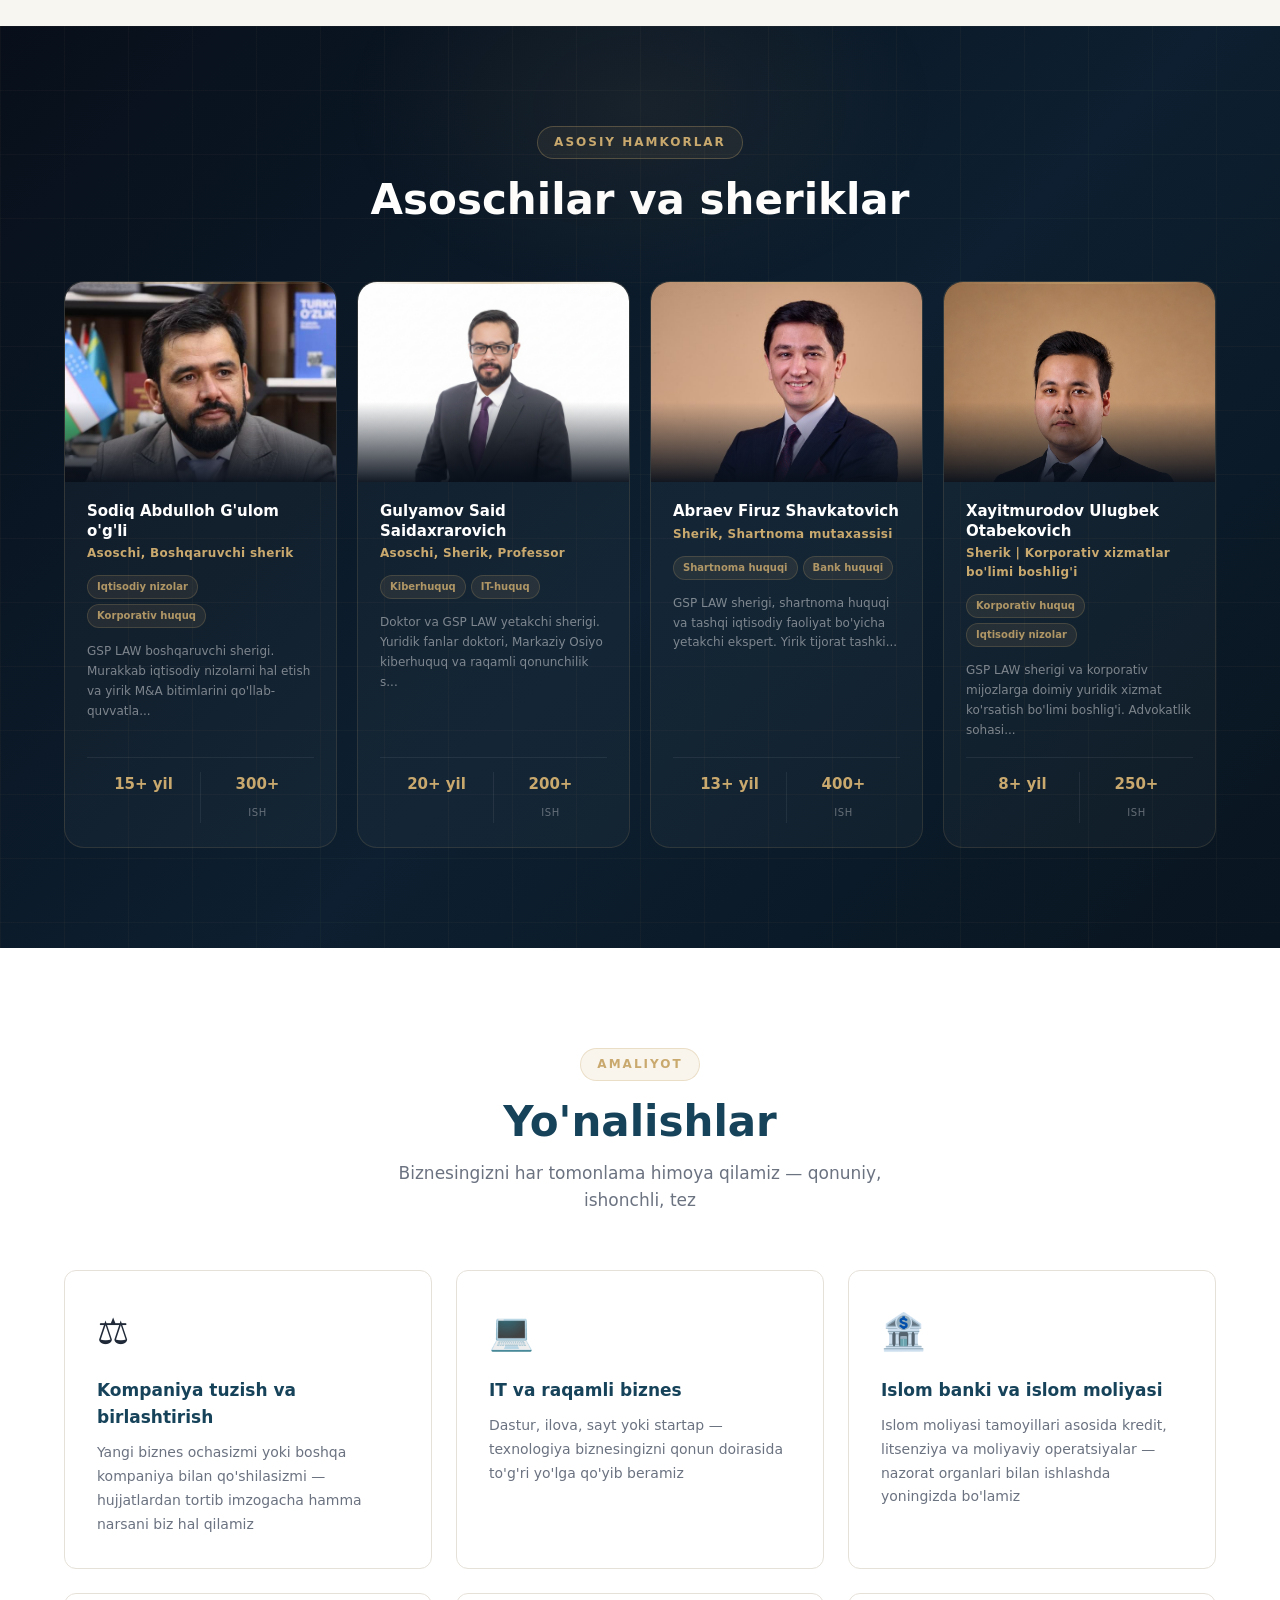
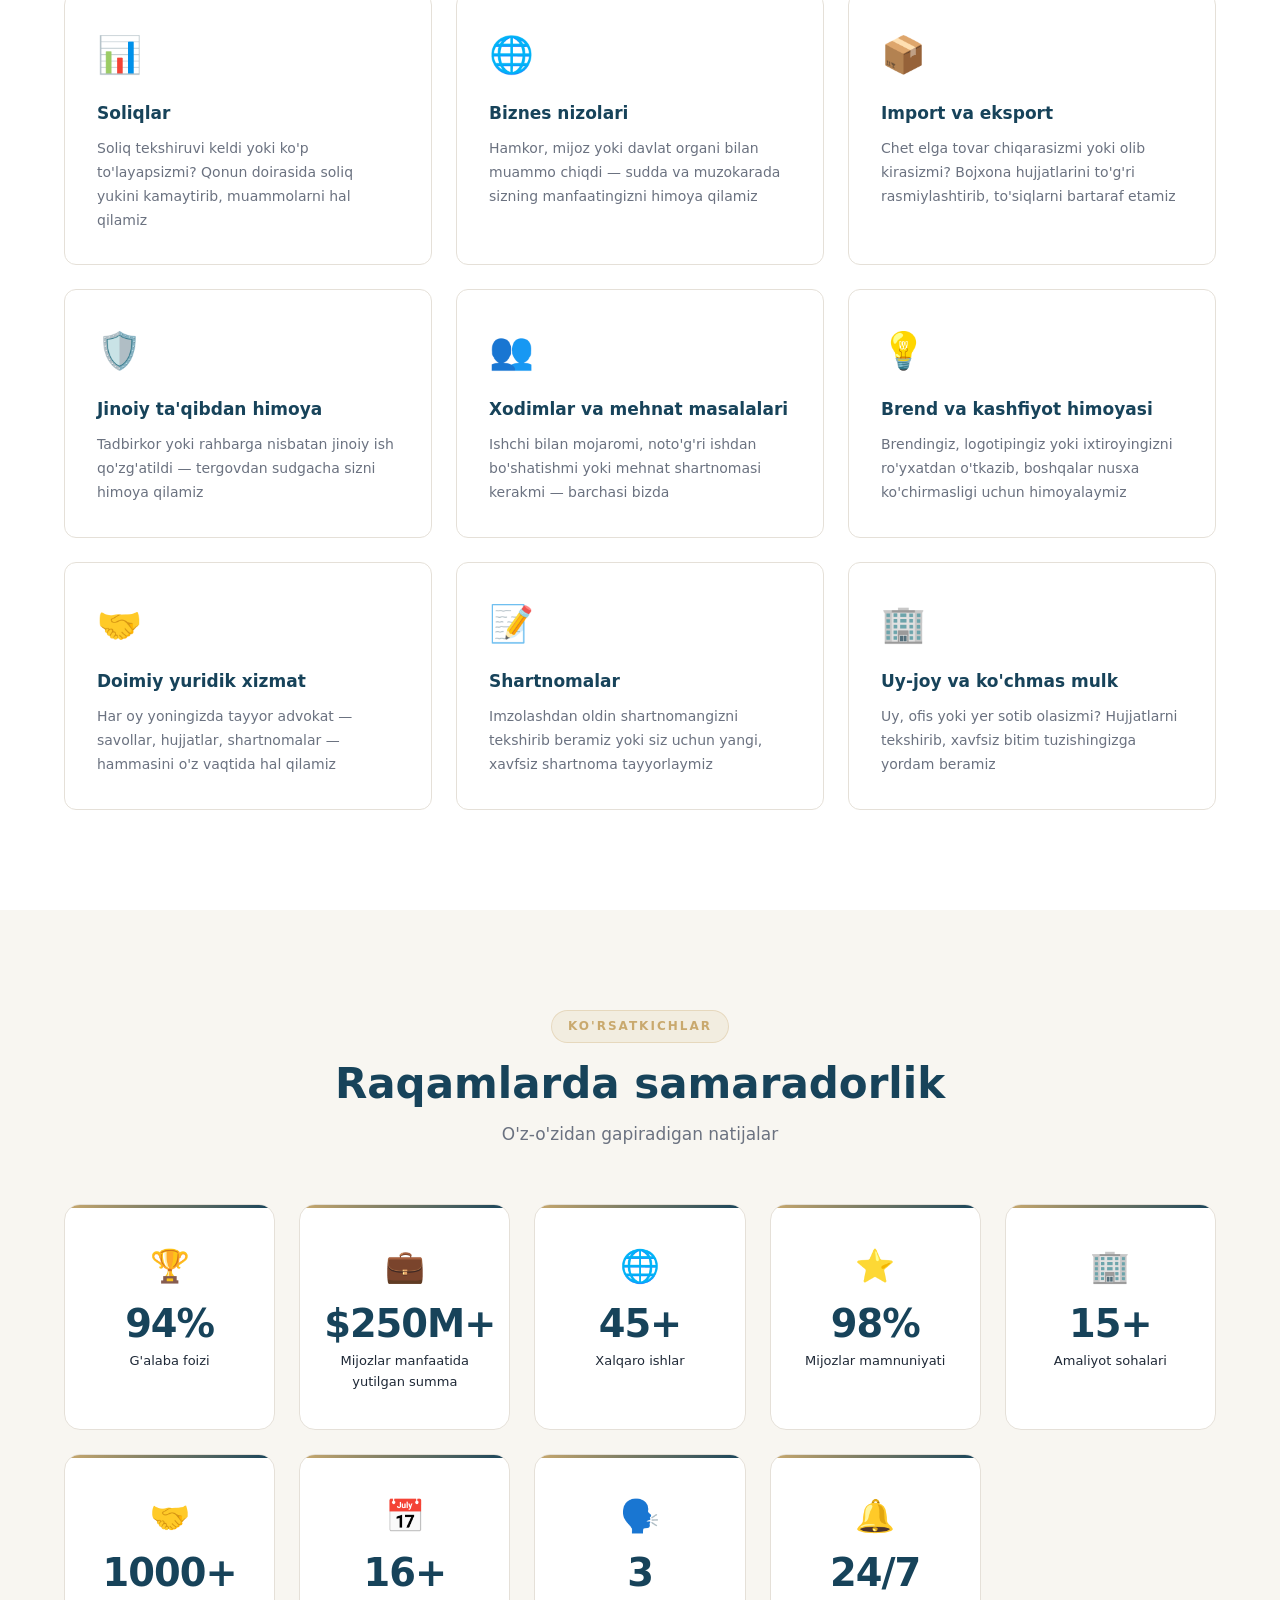
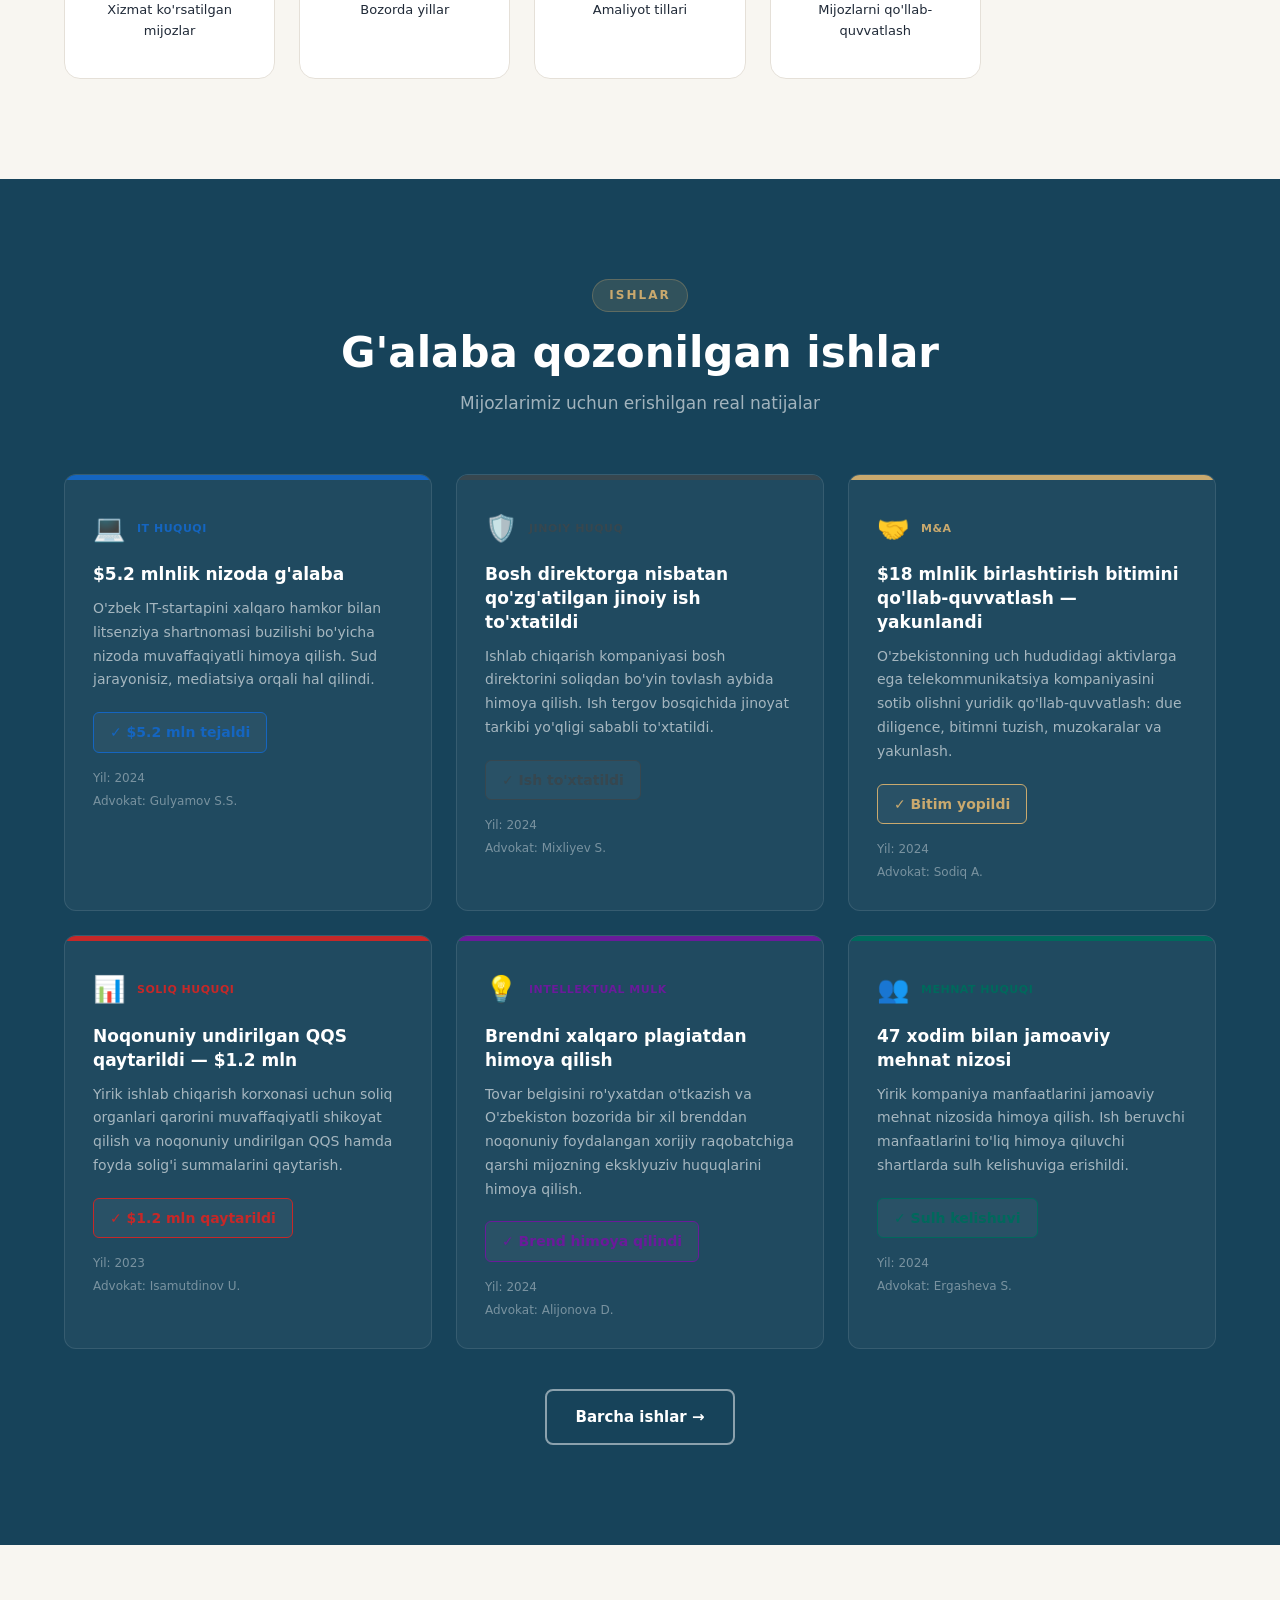
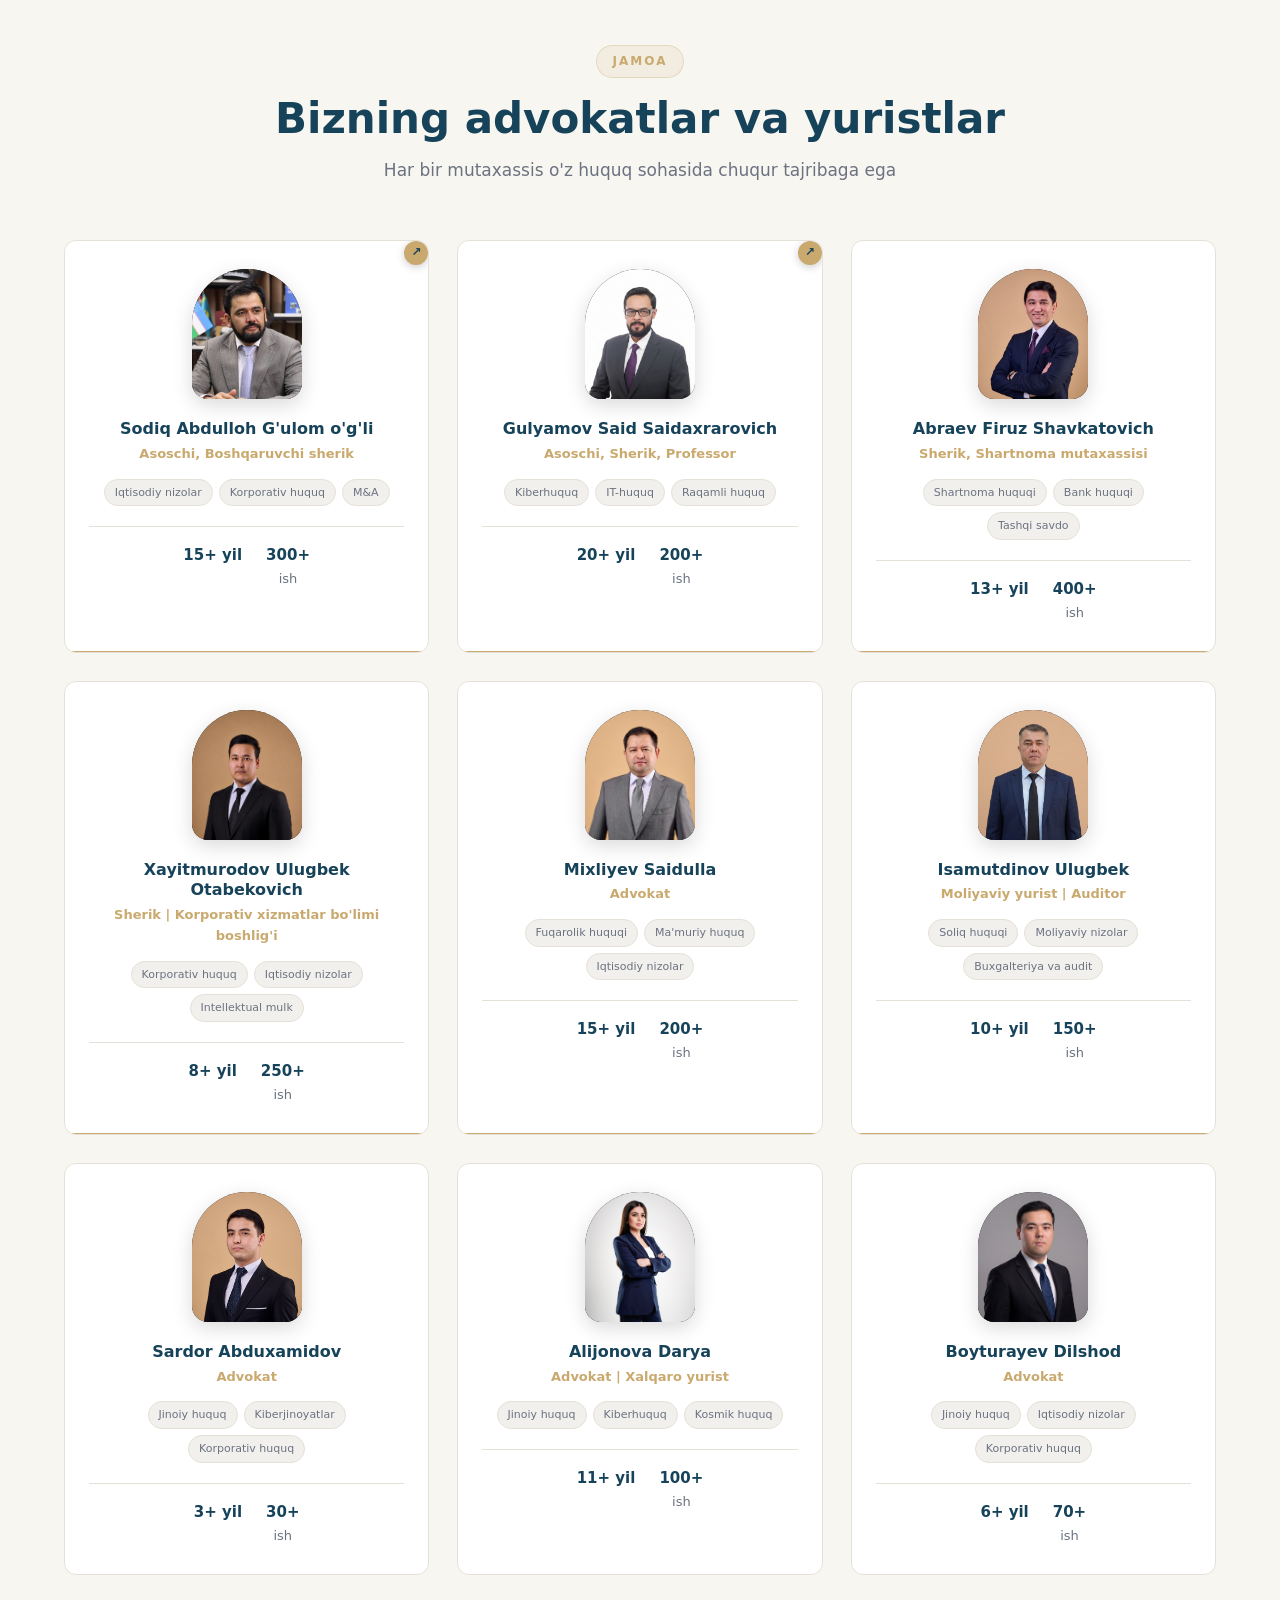
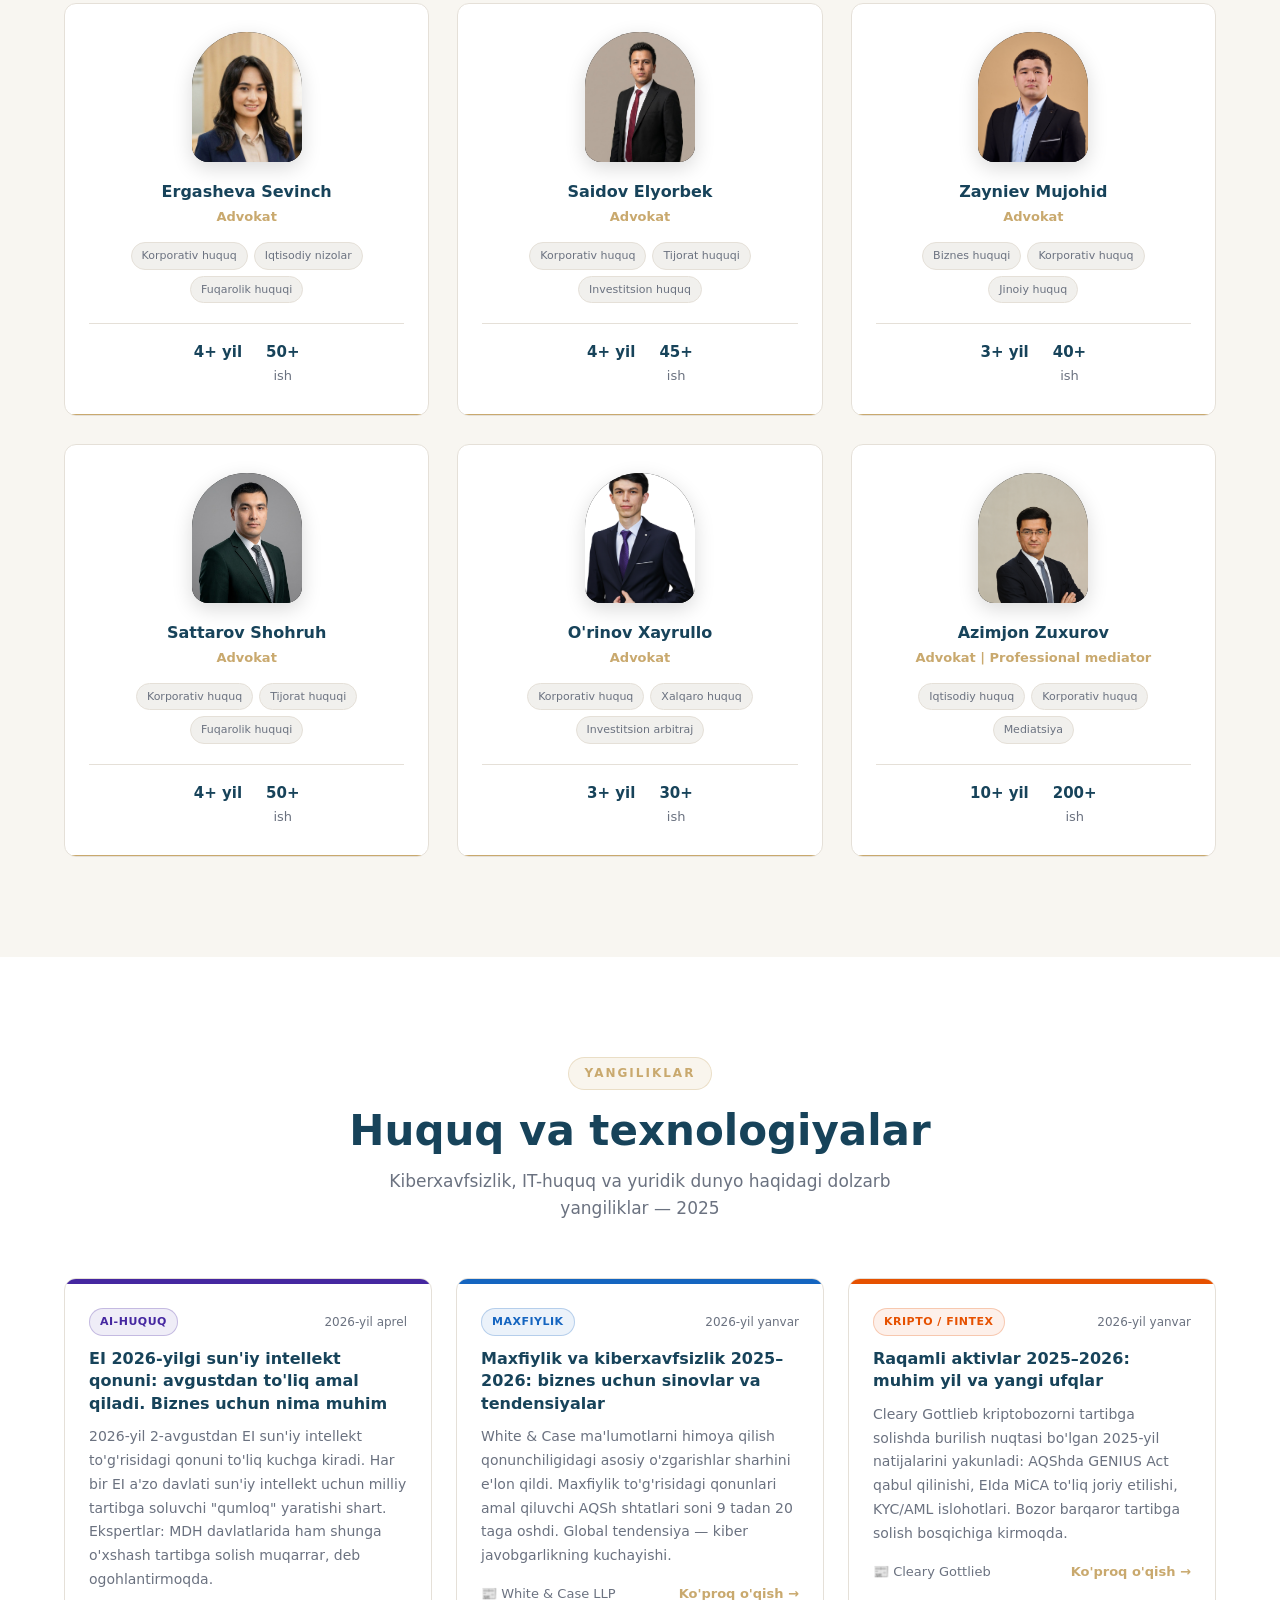
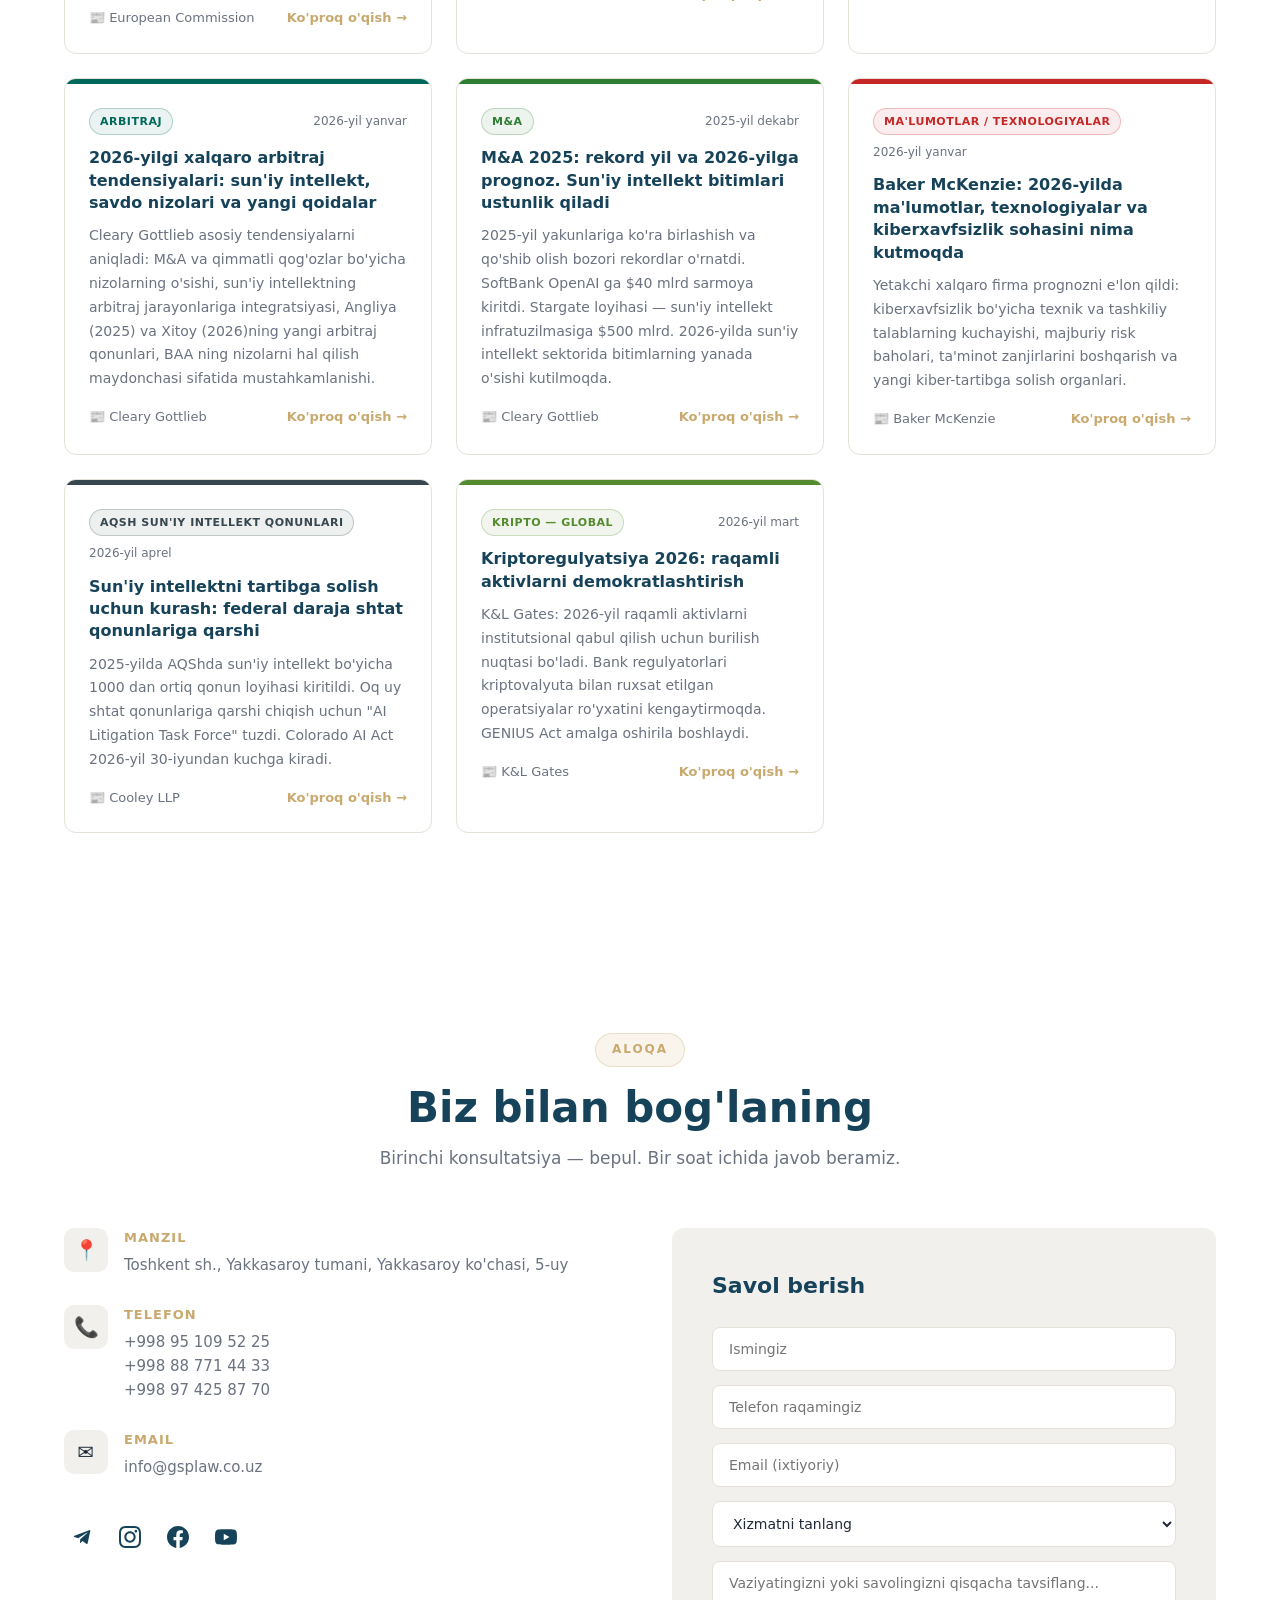
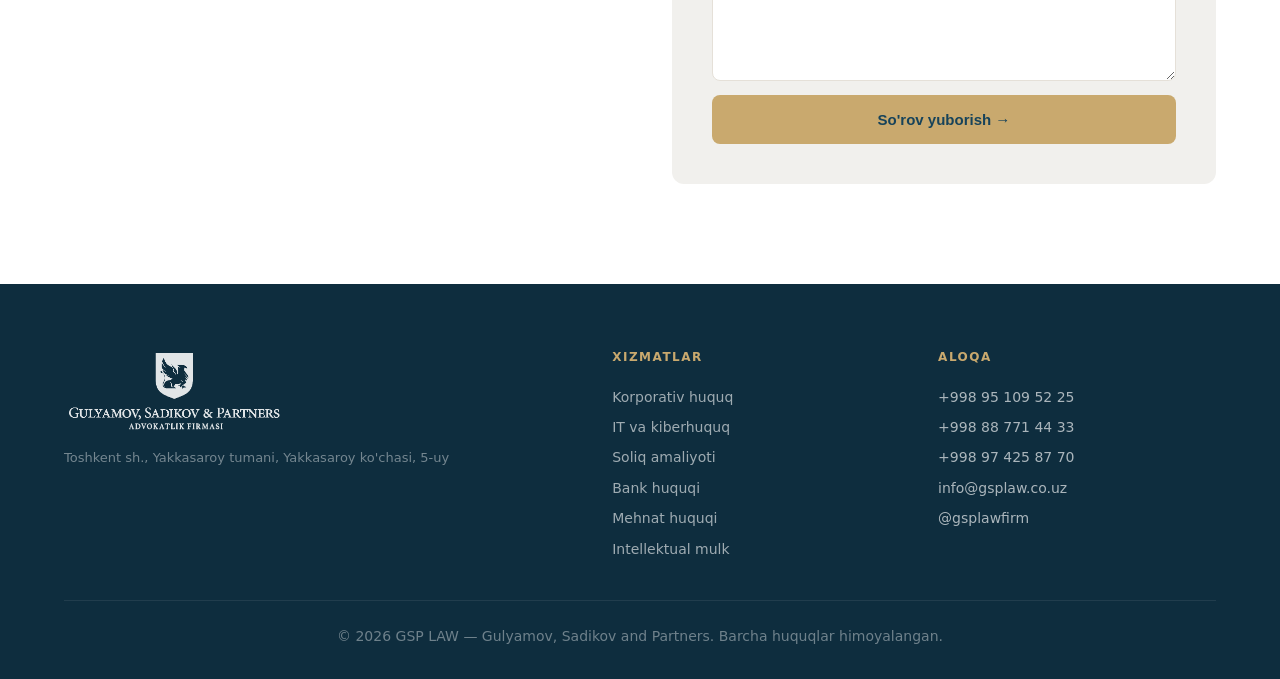
==== commit 38d5cd2e: "Sync script version query params across pages to bust stale cache index.html, cases.html, and lawyer" ====
--- a/index.html
+++ b/index.html
@@ -266,7 +266,7 @@
   </div>
 </footer>
 
-<script src="data.js?v=8"></script>
-<script src="app.js?v=6"></script>
+<script src="data.js?v=9"></script>
+<script src="app.js?v=9"></script>
 </body>
 </html>
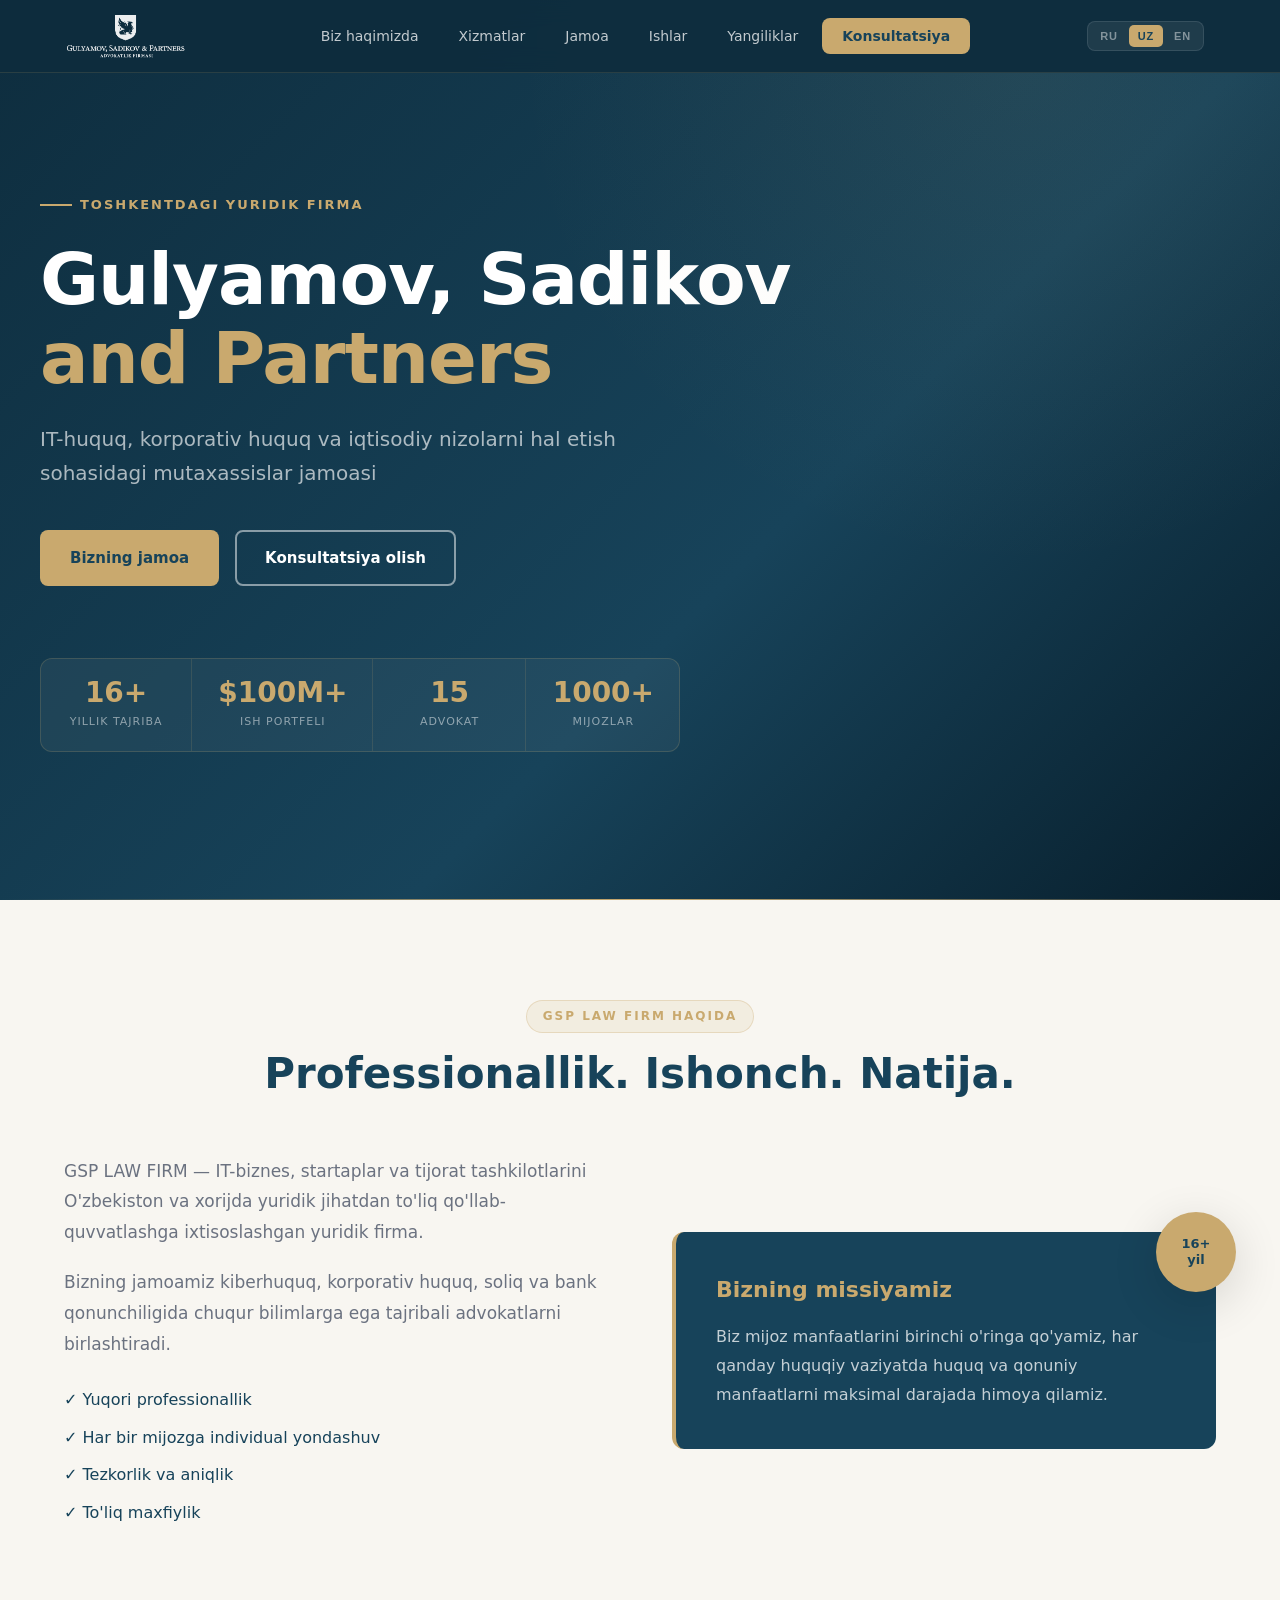
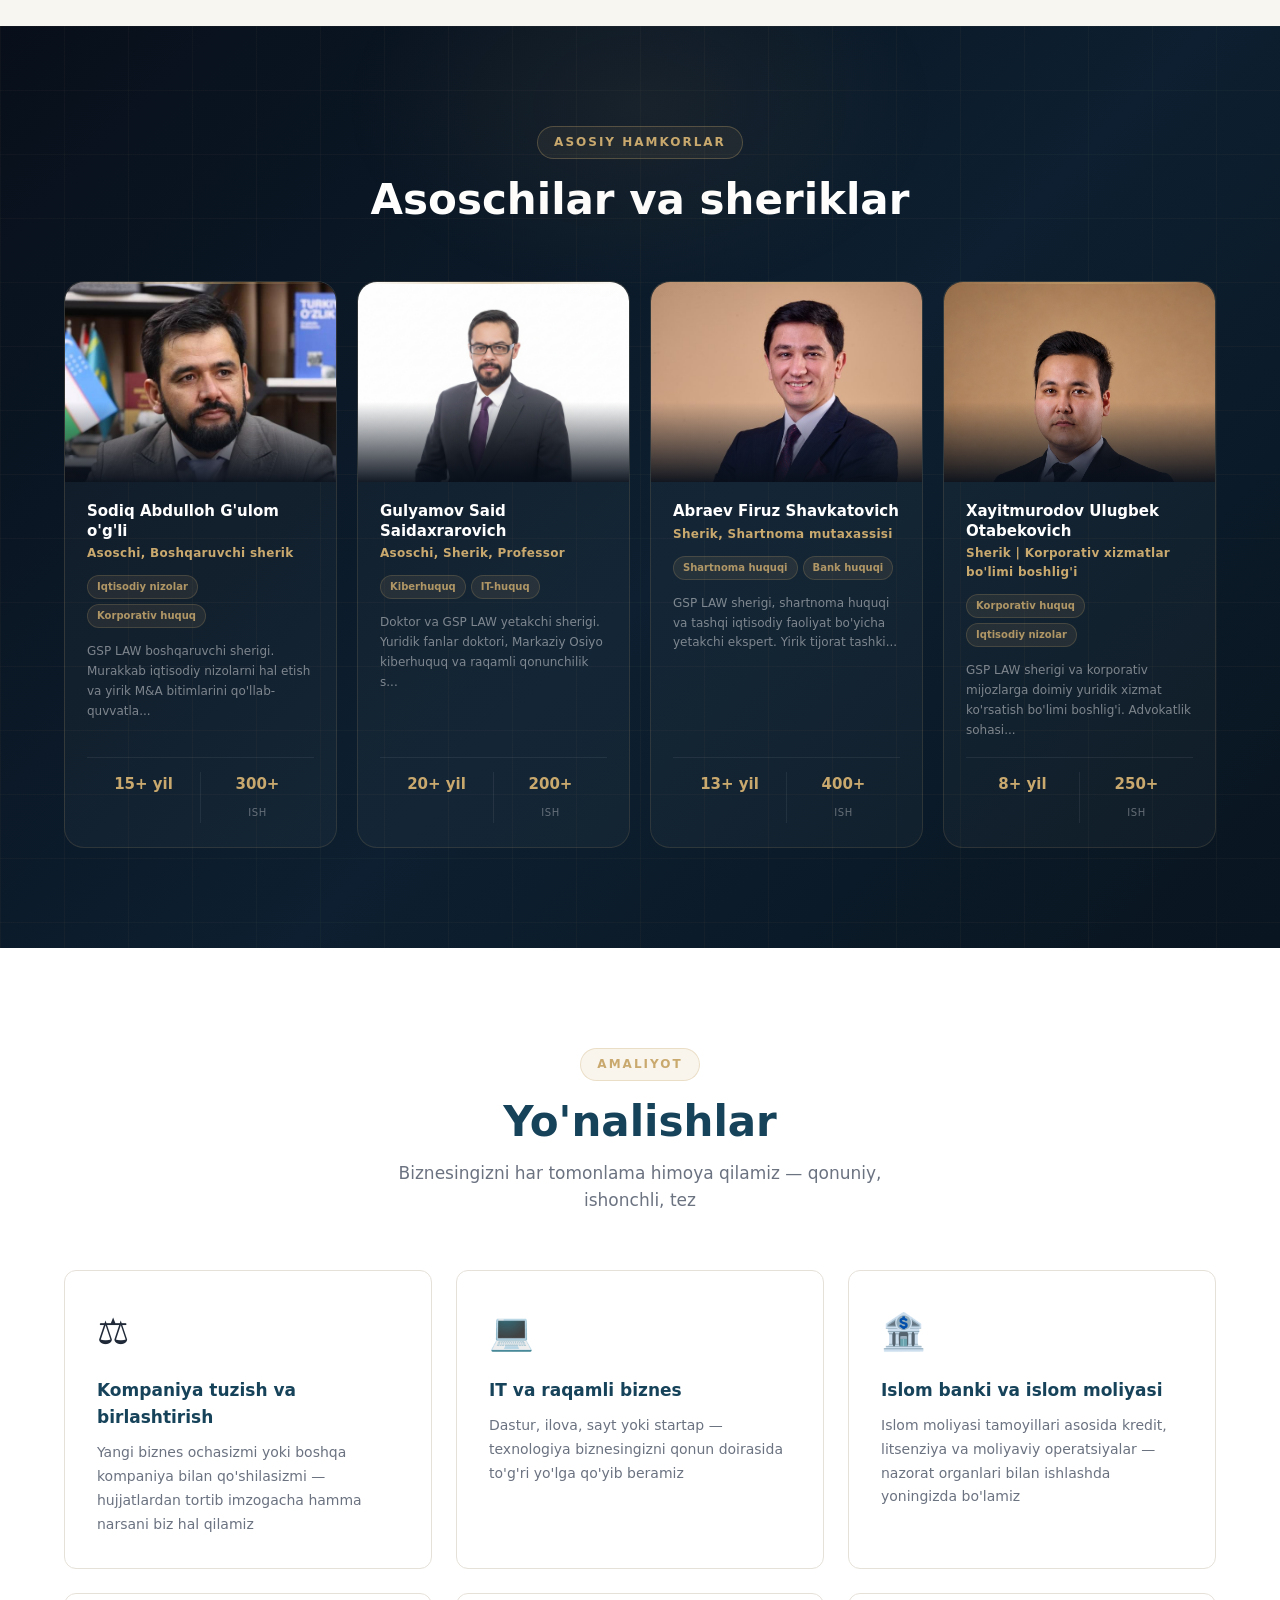
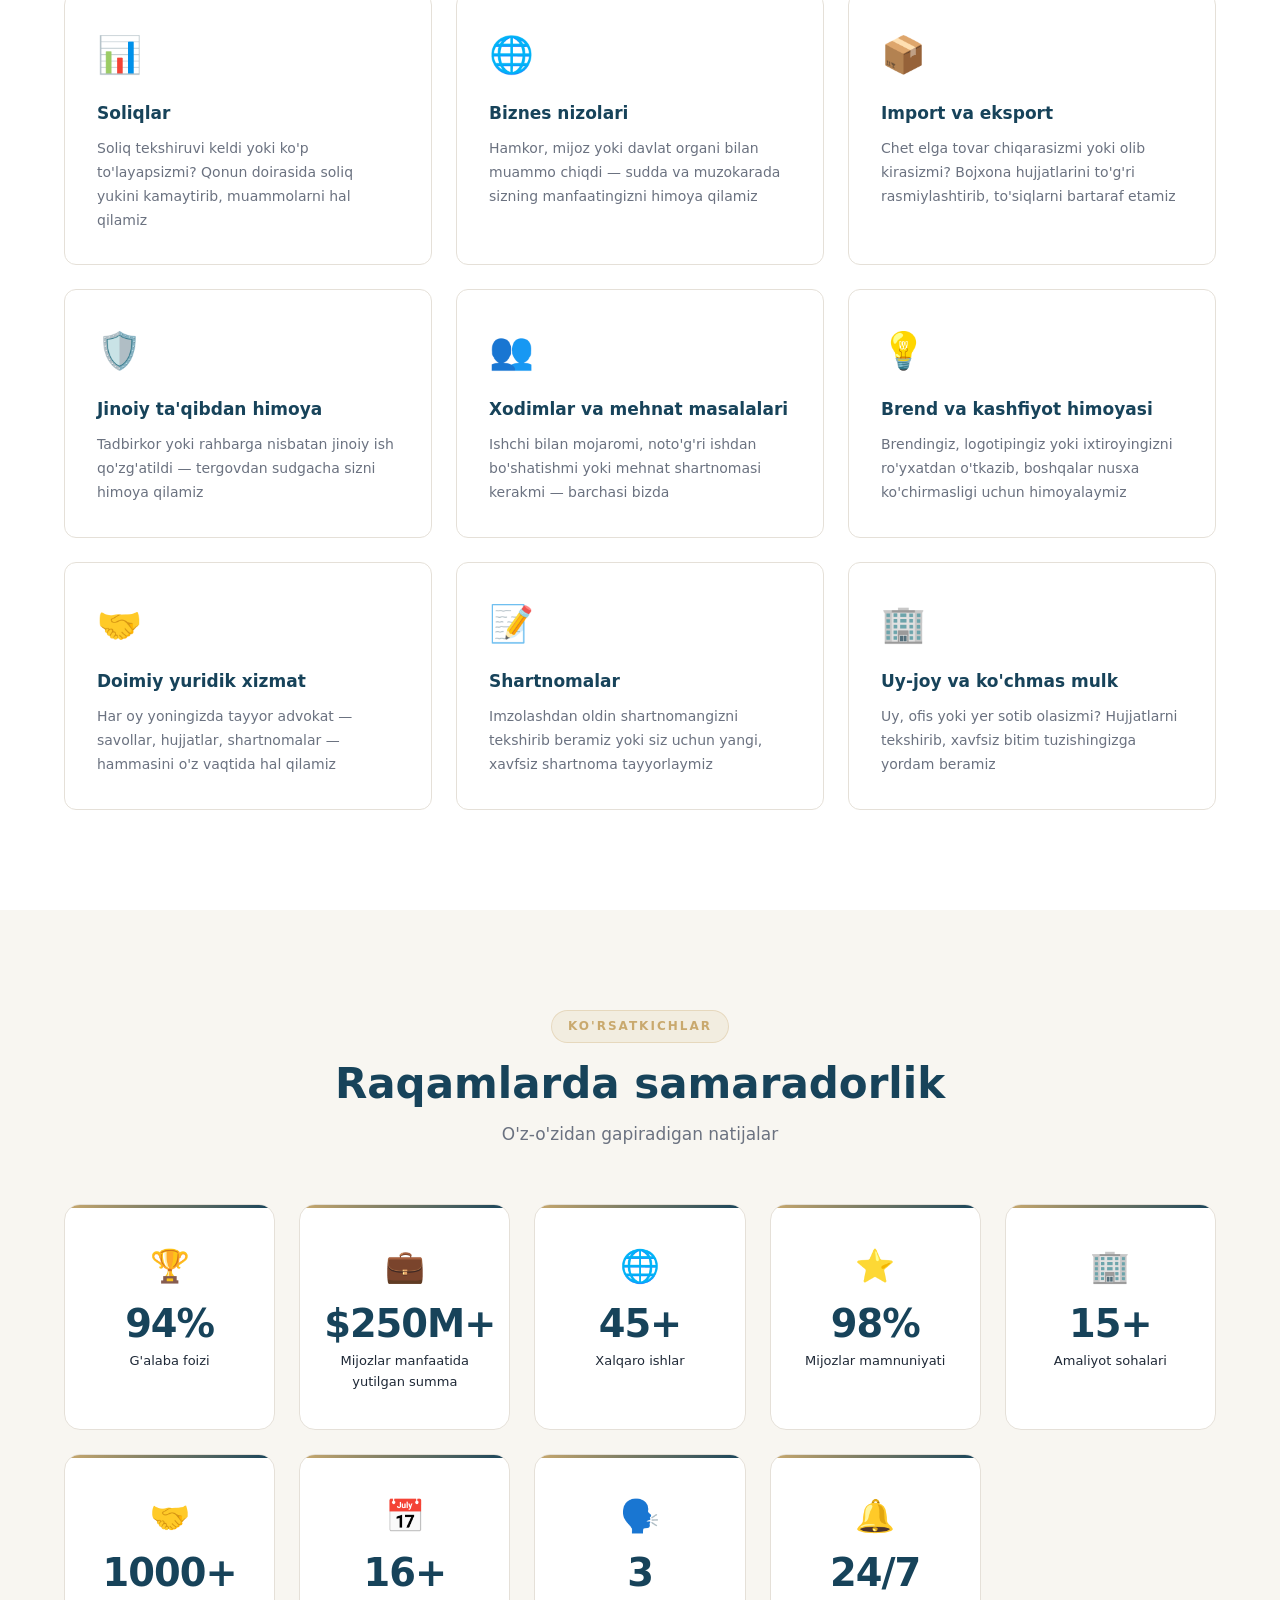
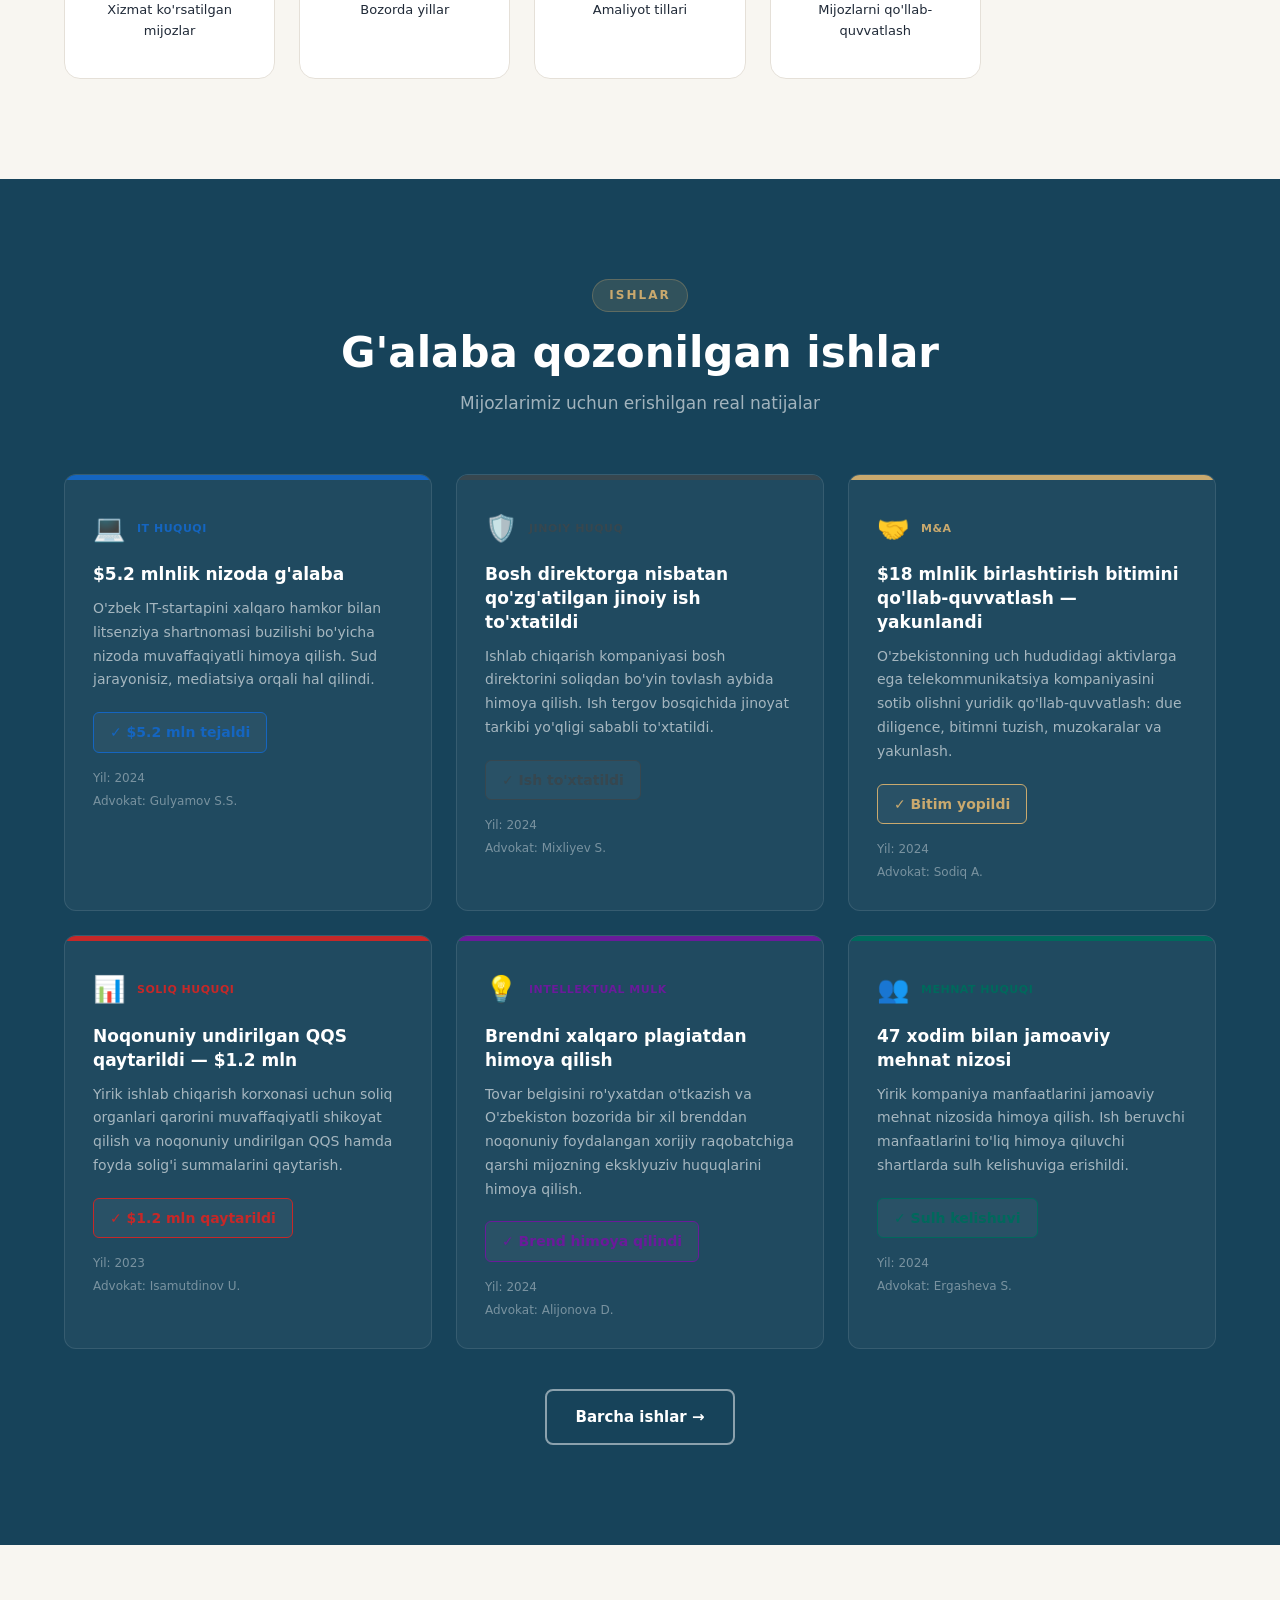
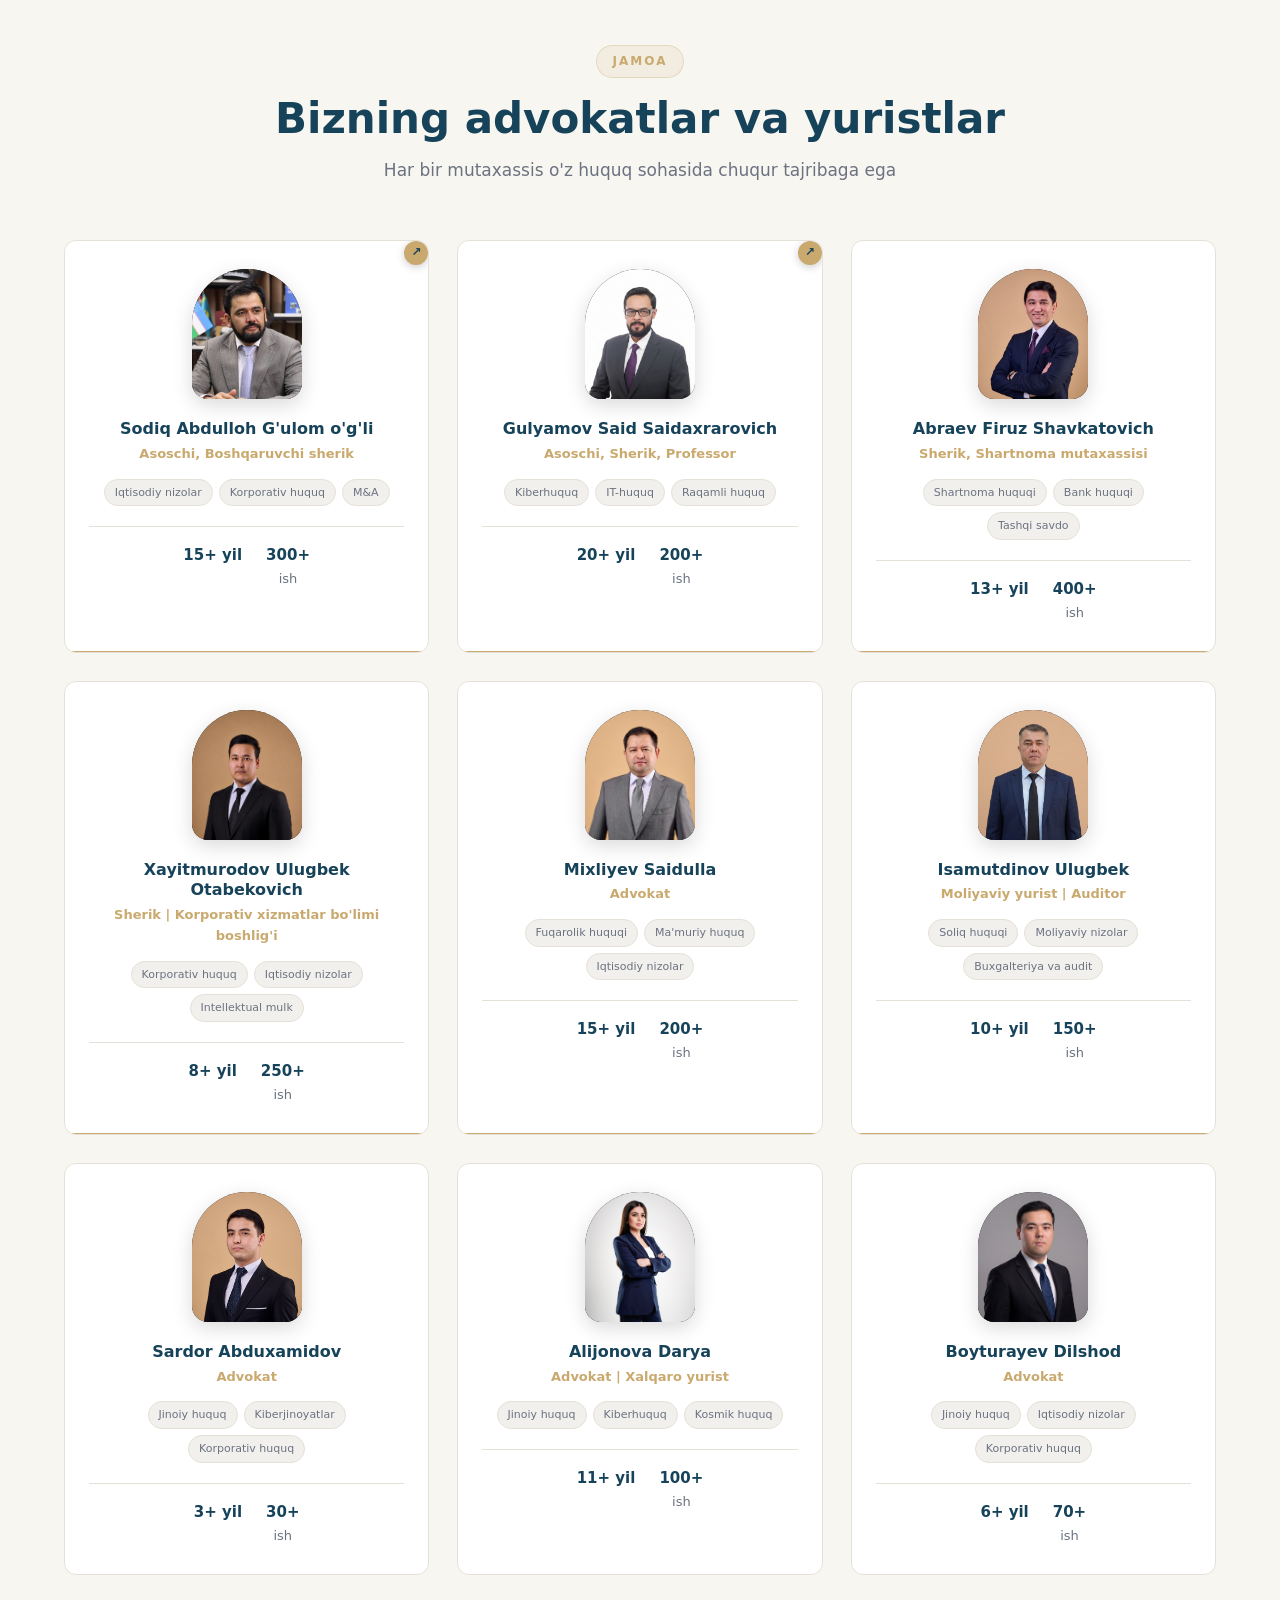
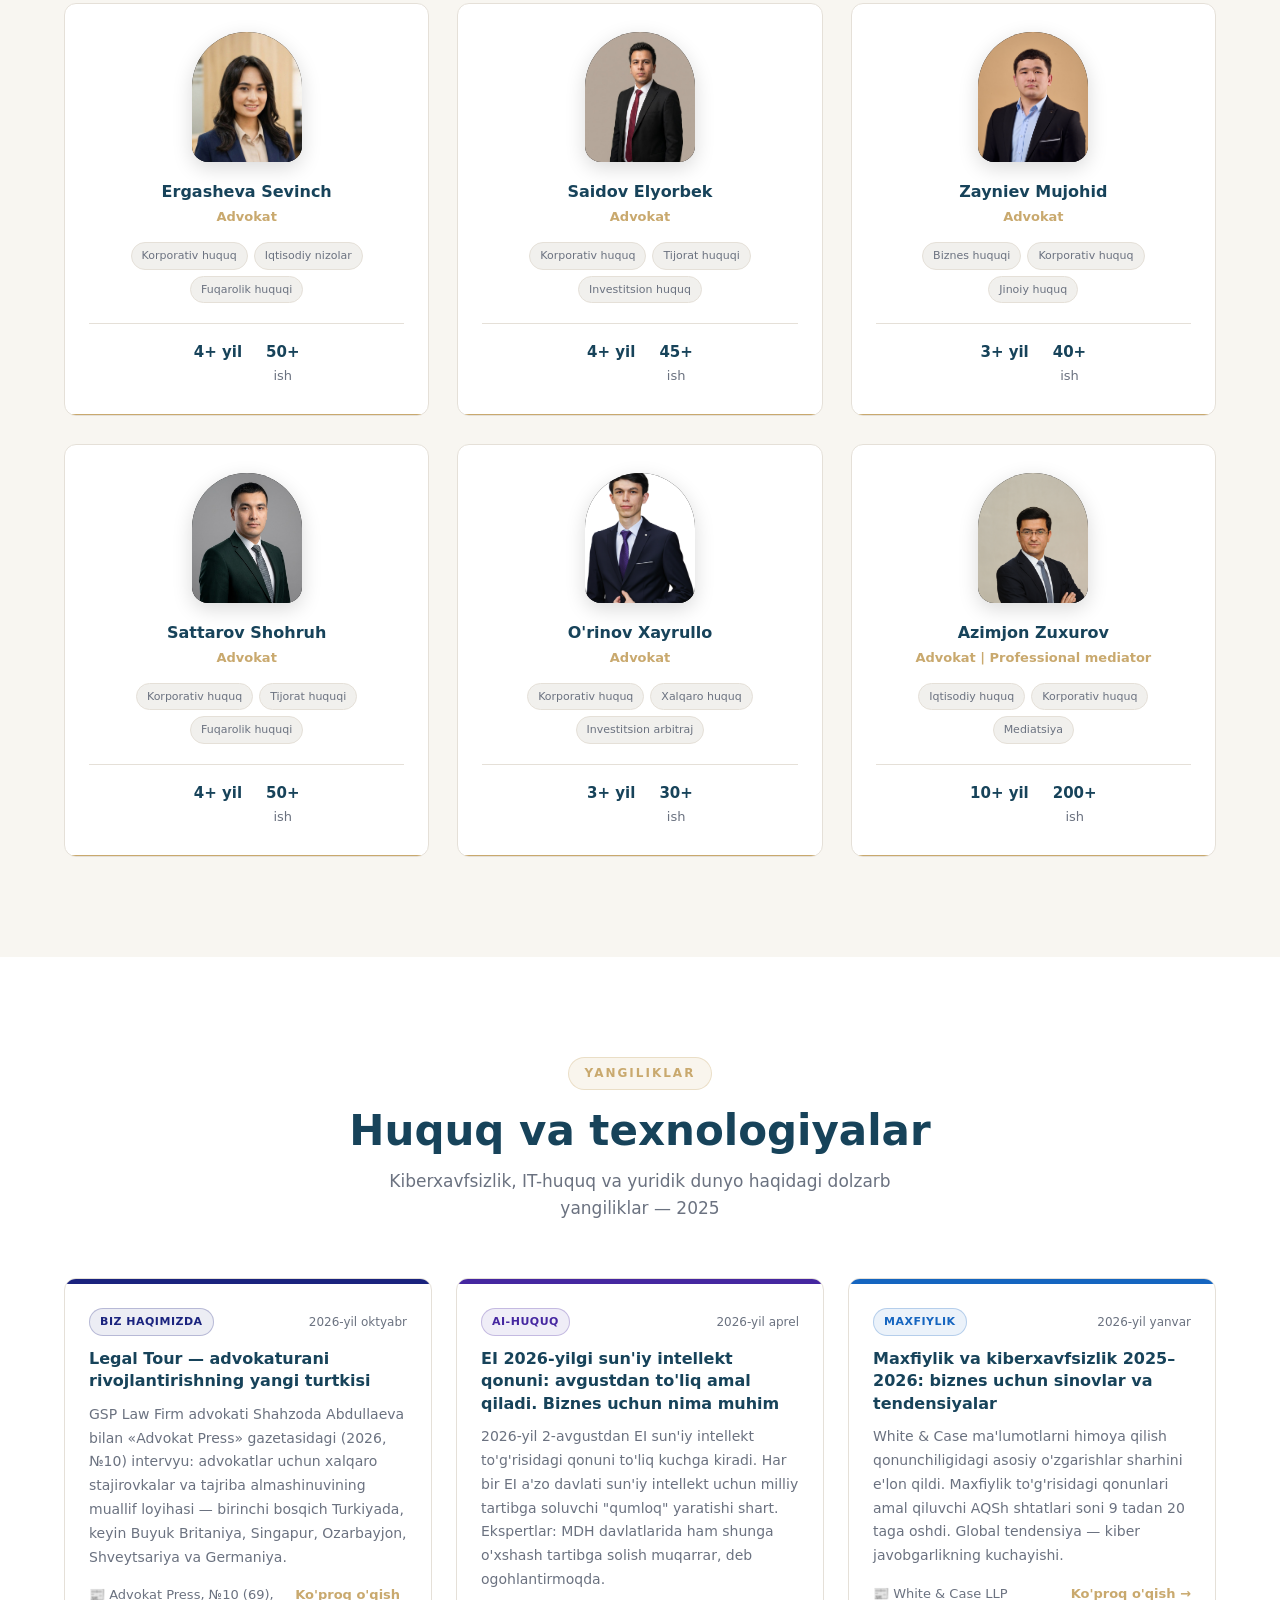
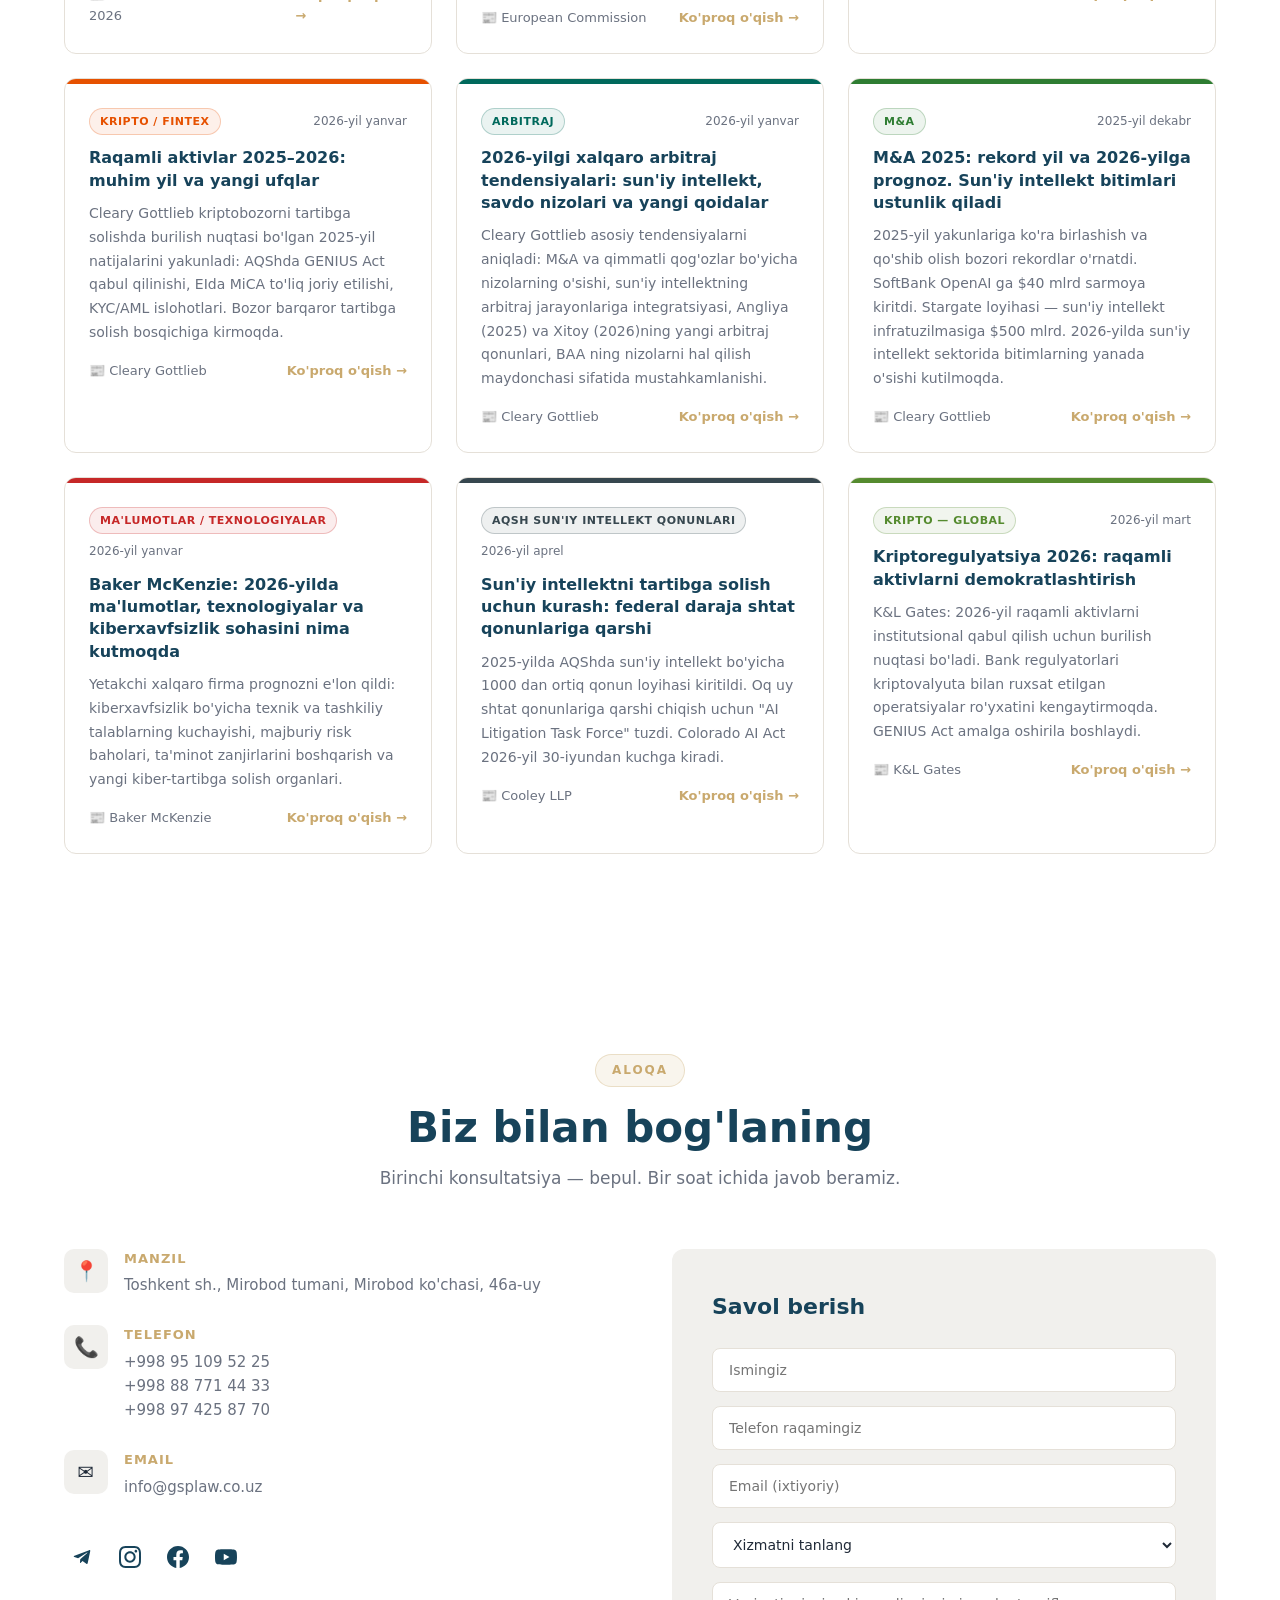
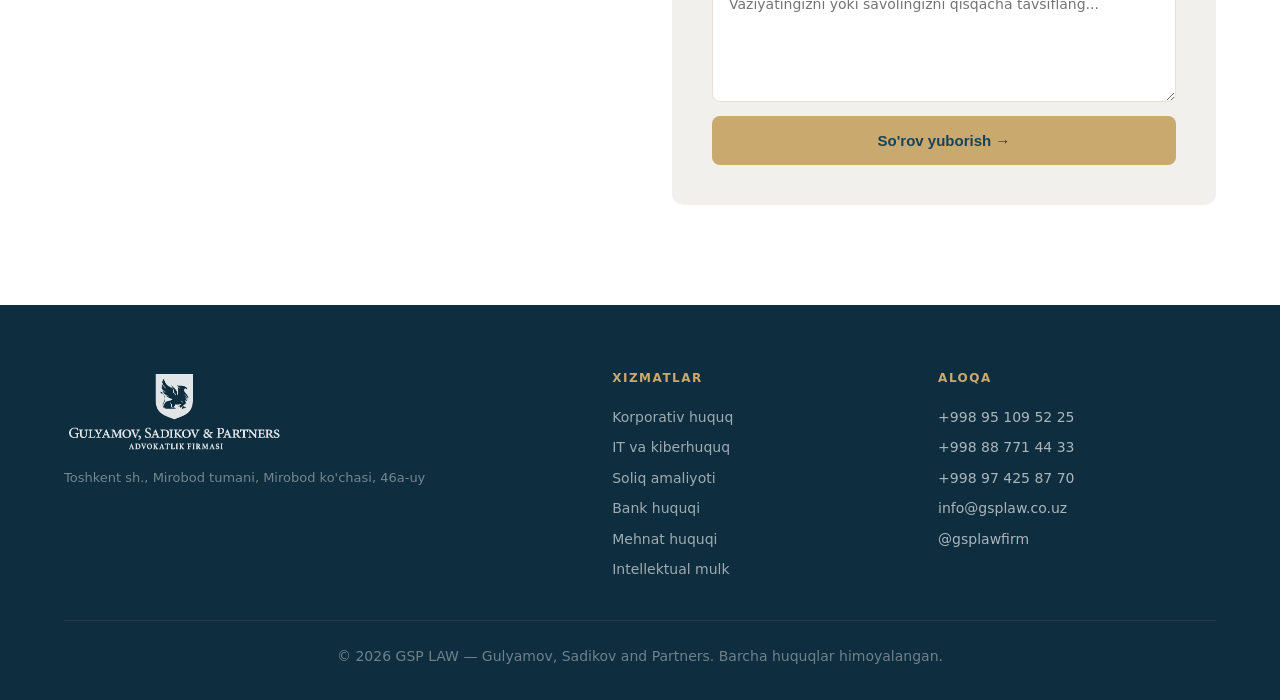
==== commit 7e7f601f: "Add Advokat Press interview (Legal Tour) to news section Co-Authored-By: Claude Sonnet 5.5 <noreply@" ====
--- a/index.html
+++ b/index.html
@@ -266,7 +266,7 @@
   </div>
 </footer>
 
-<script src="data.js?v=9"></script>
-<script src="app.js?v=9"></script>
+<script src="data.js?v=10"></script>
+<script src="app.js?v=10"></script>
 </body>
 </html>
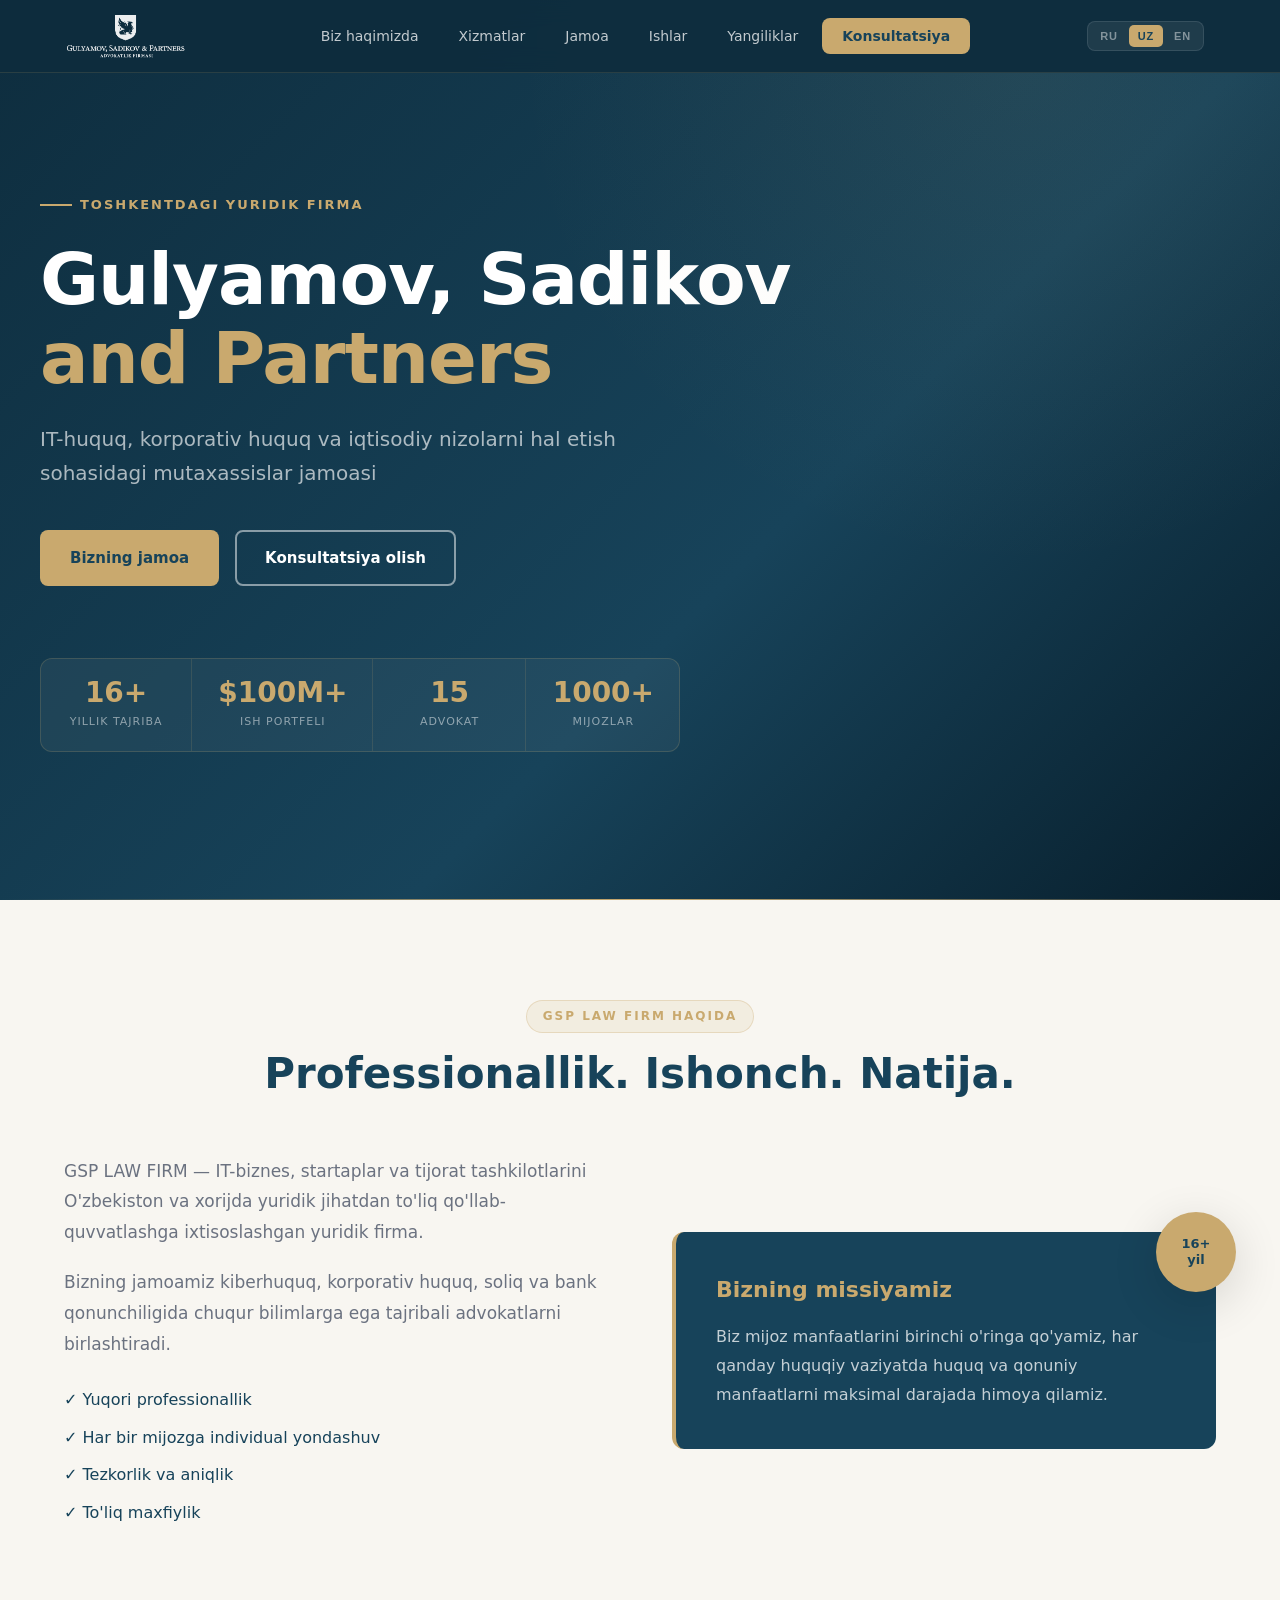
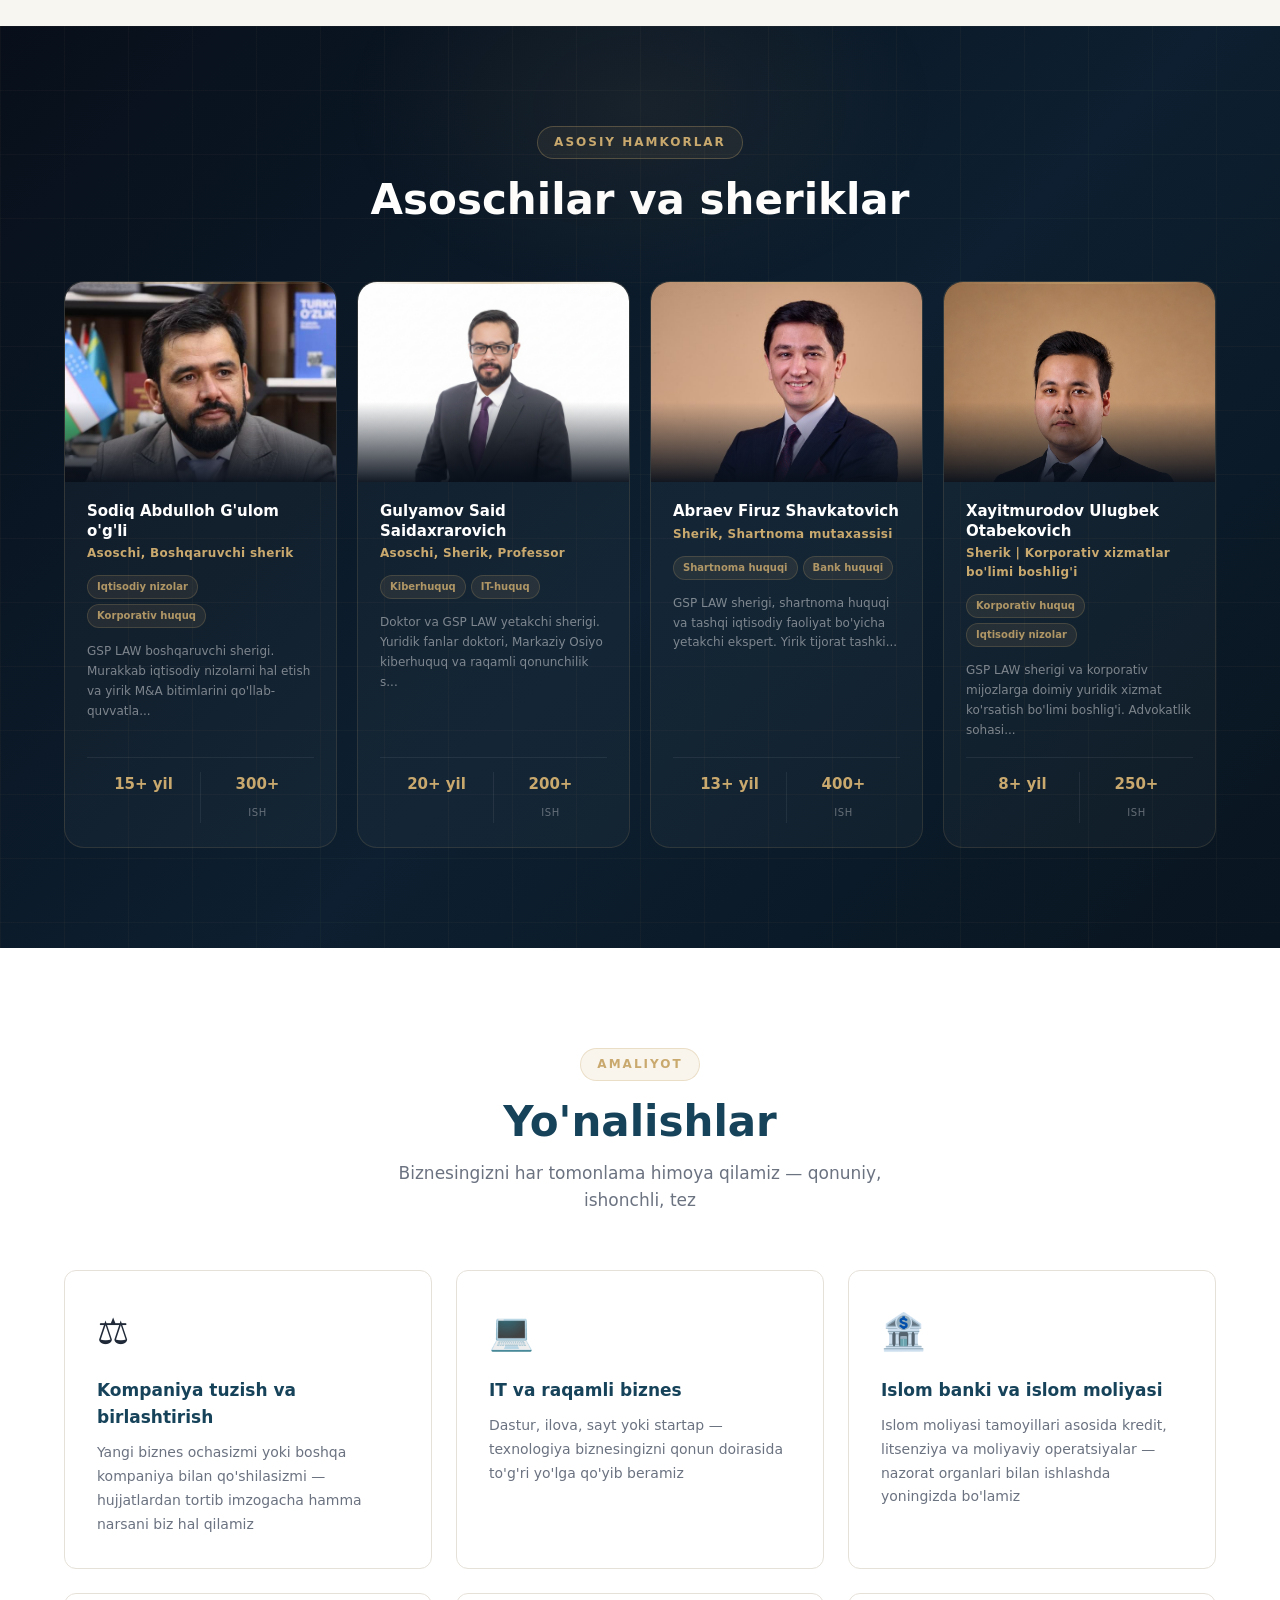
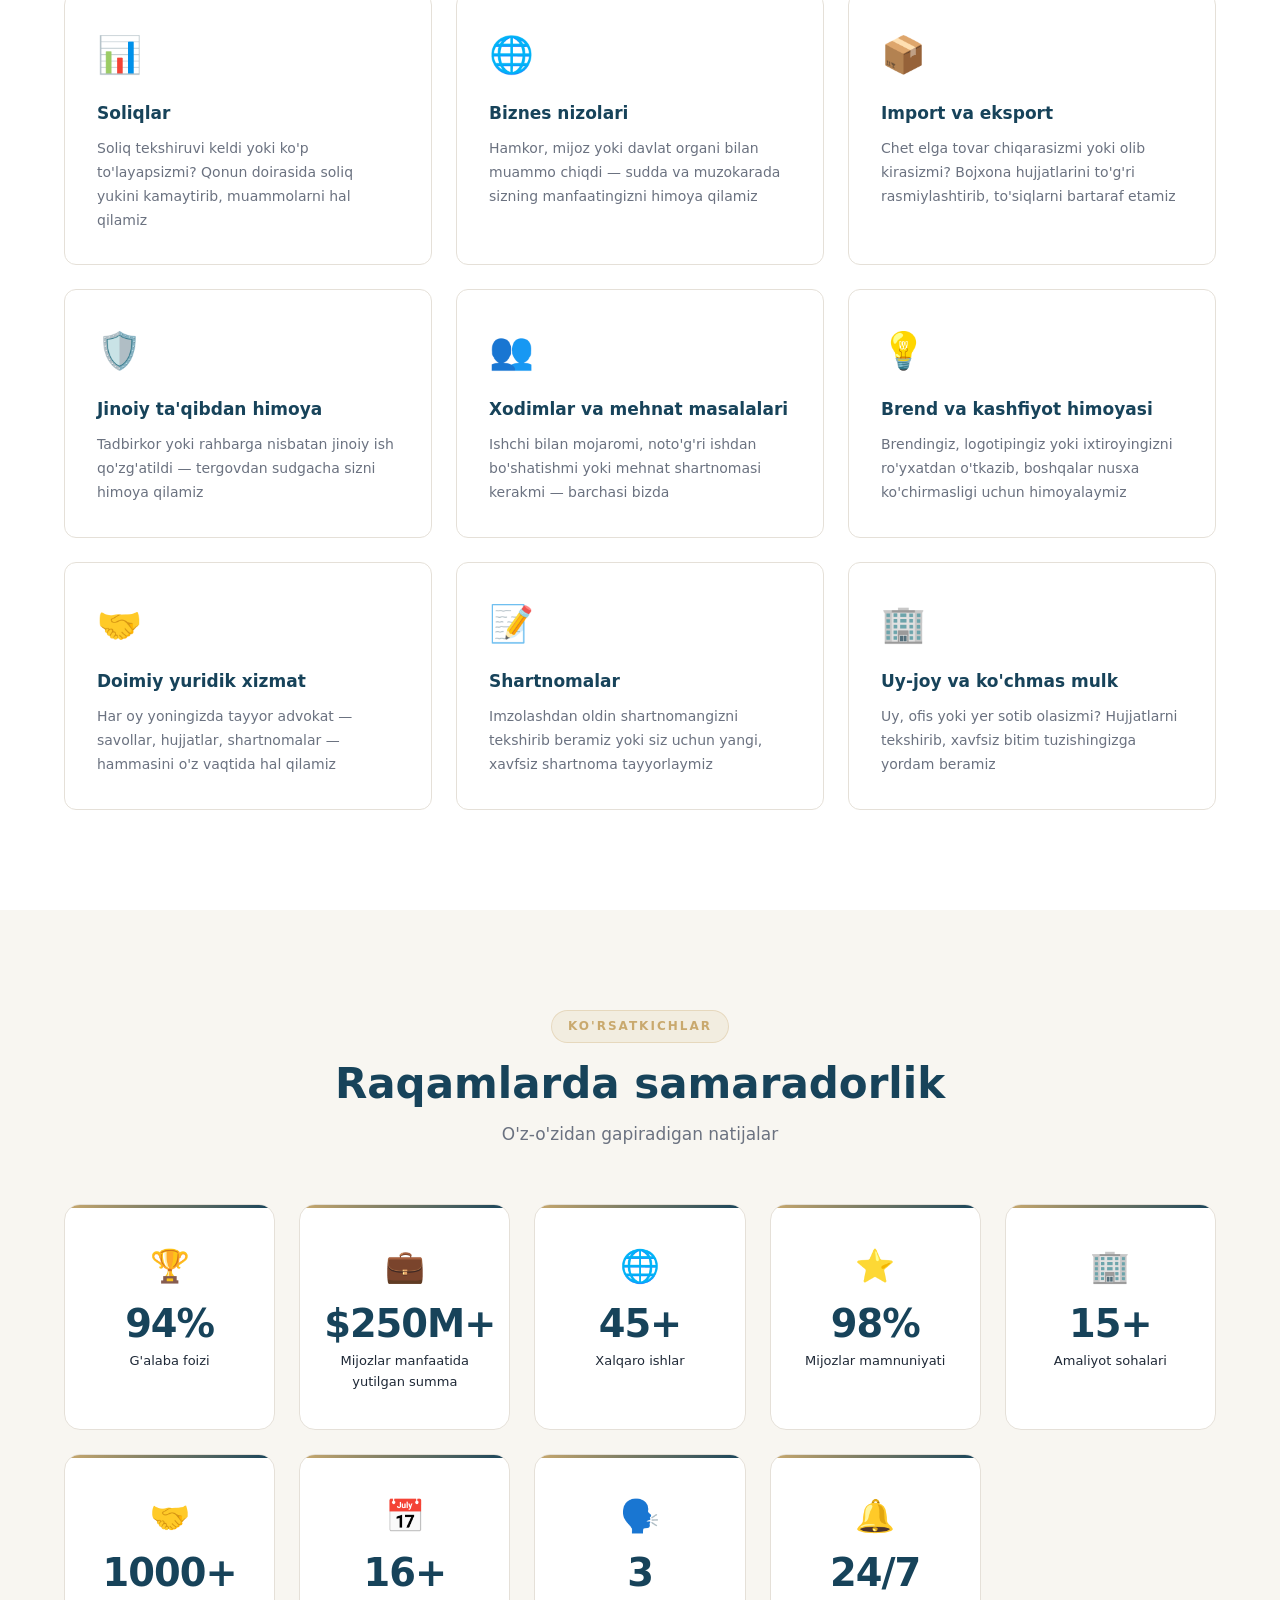
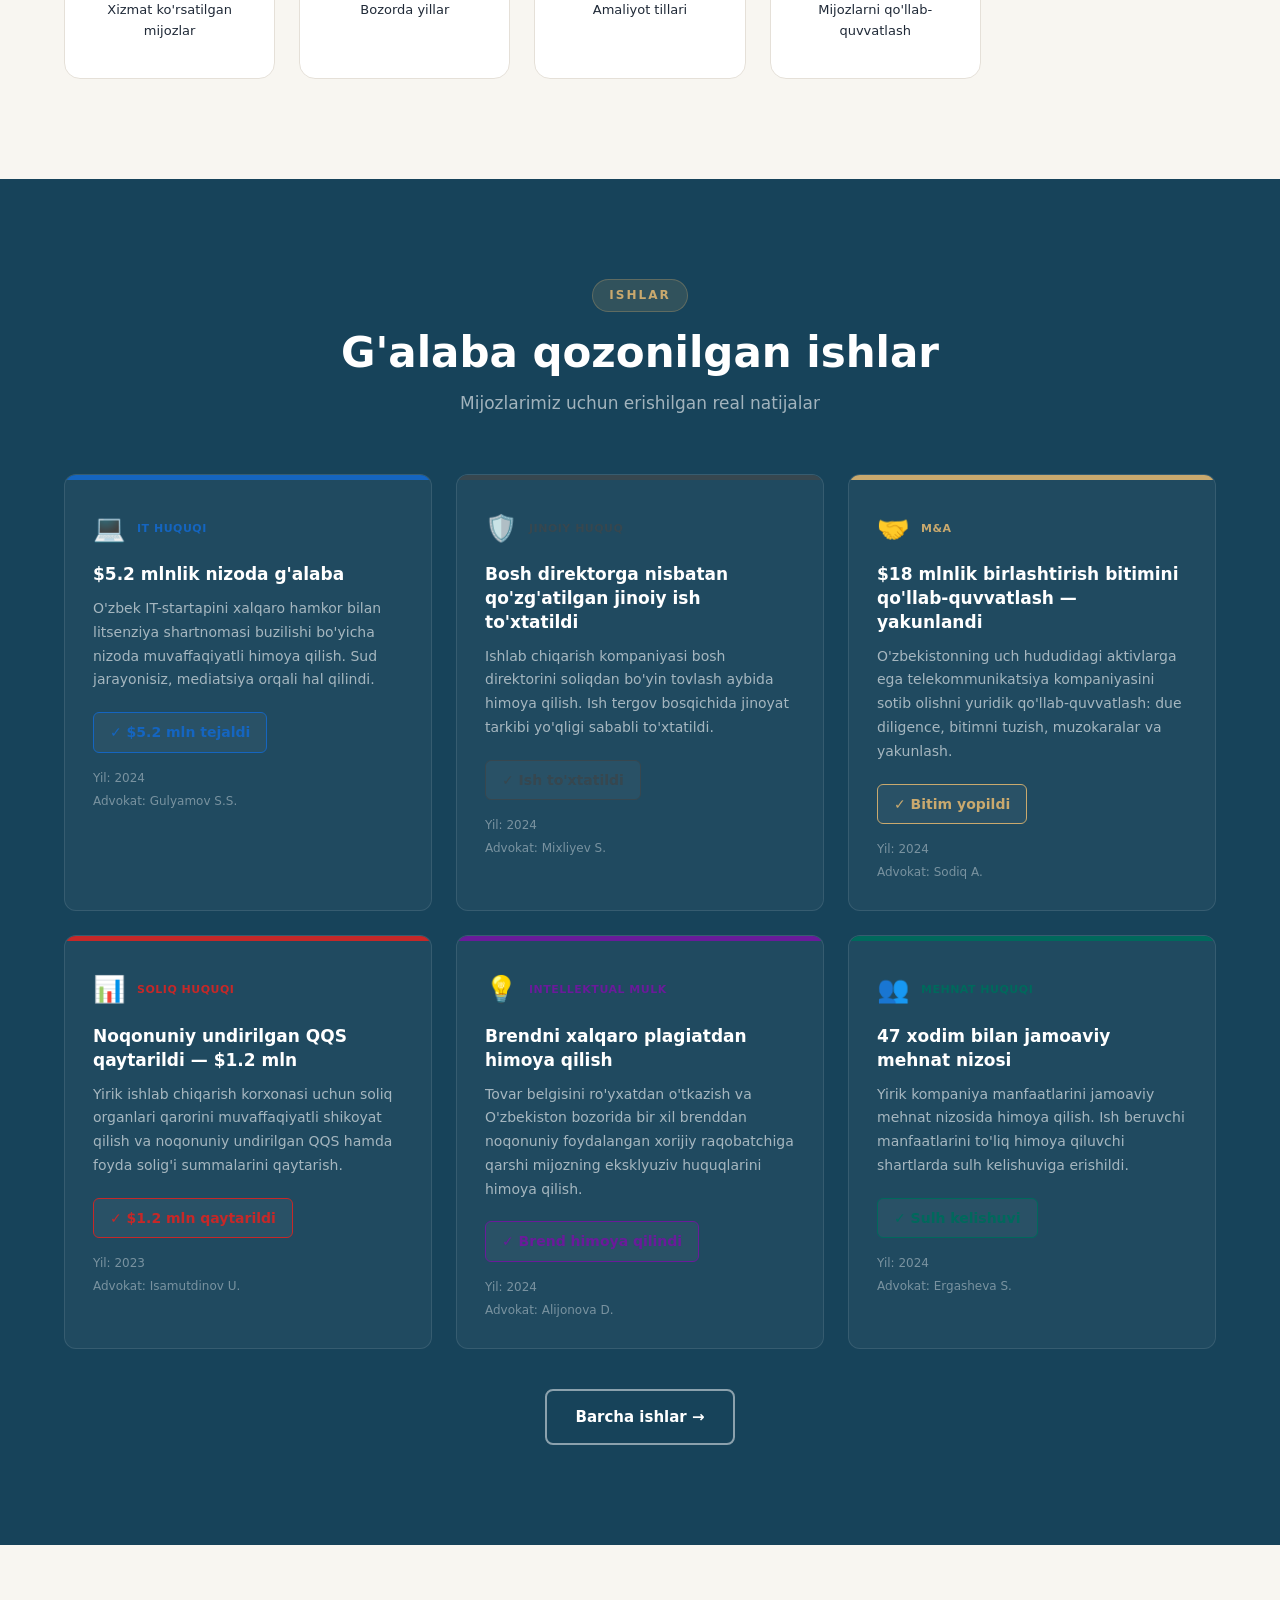
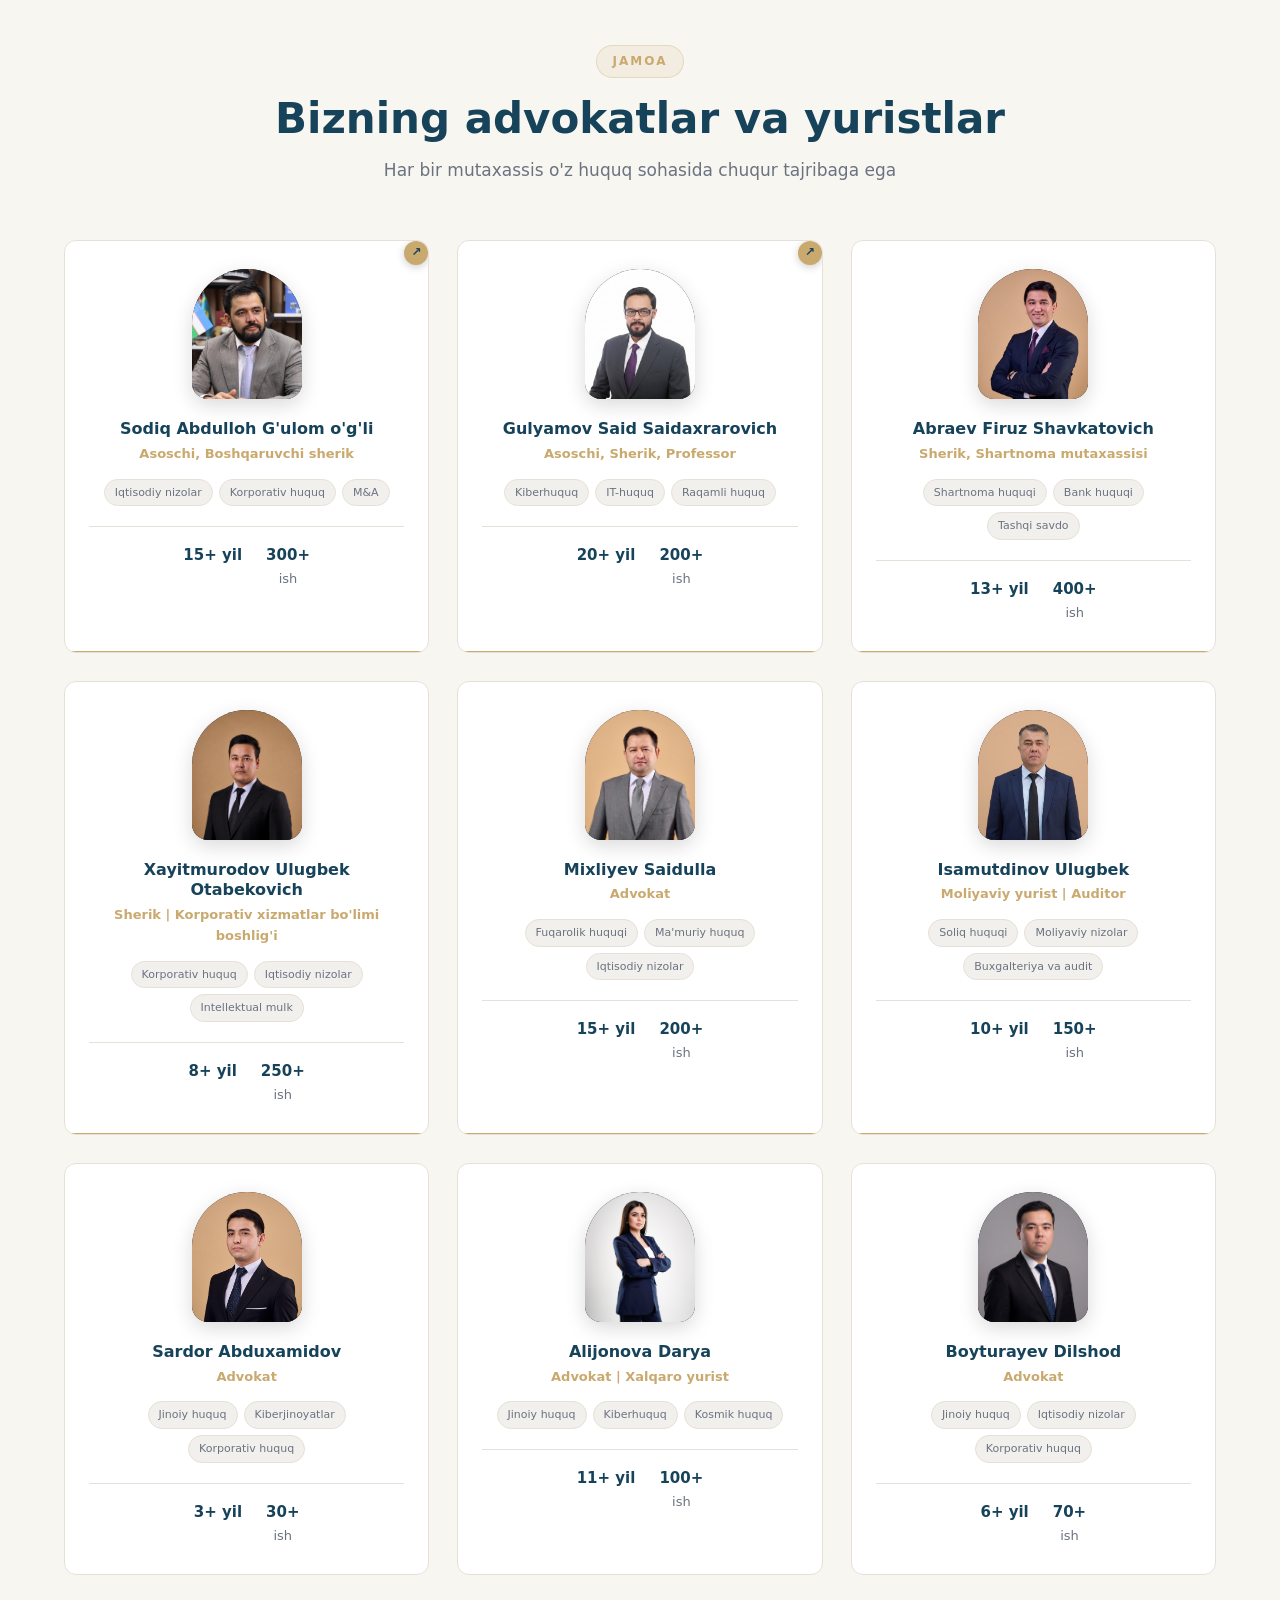
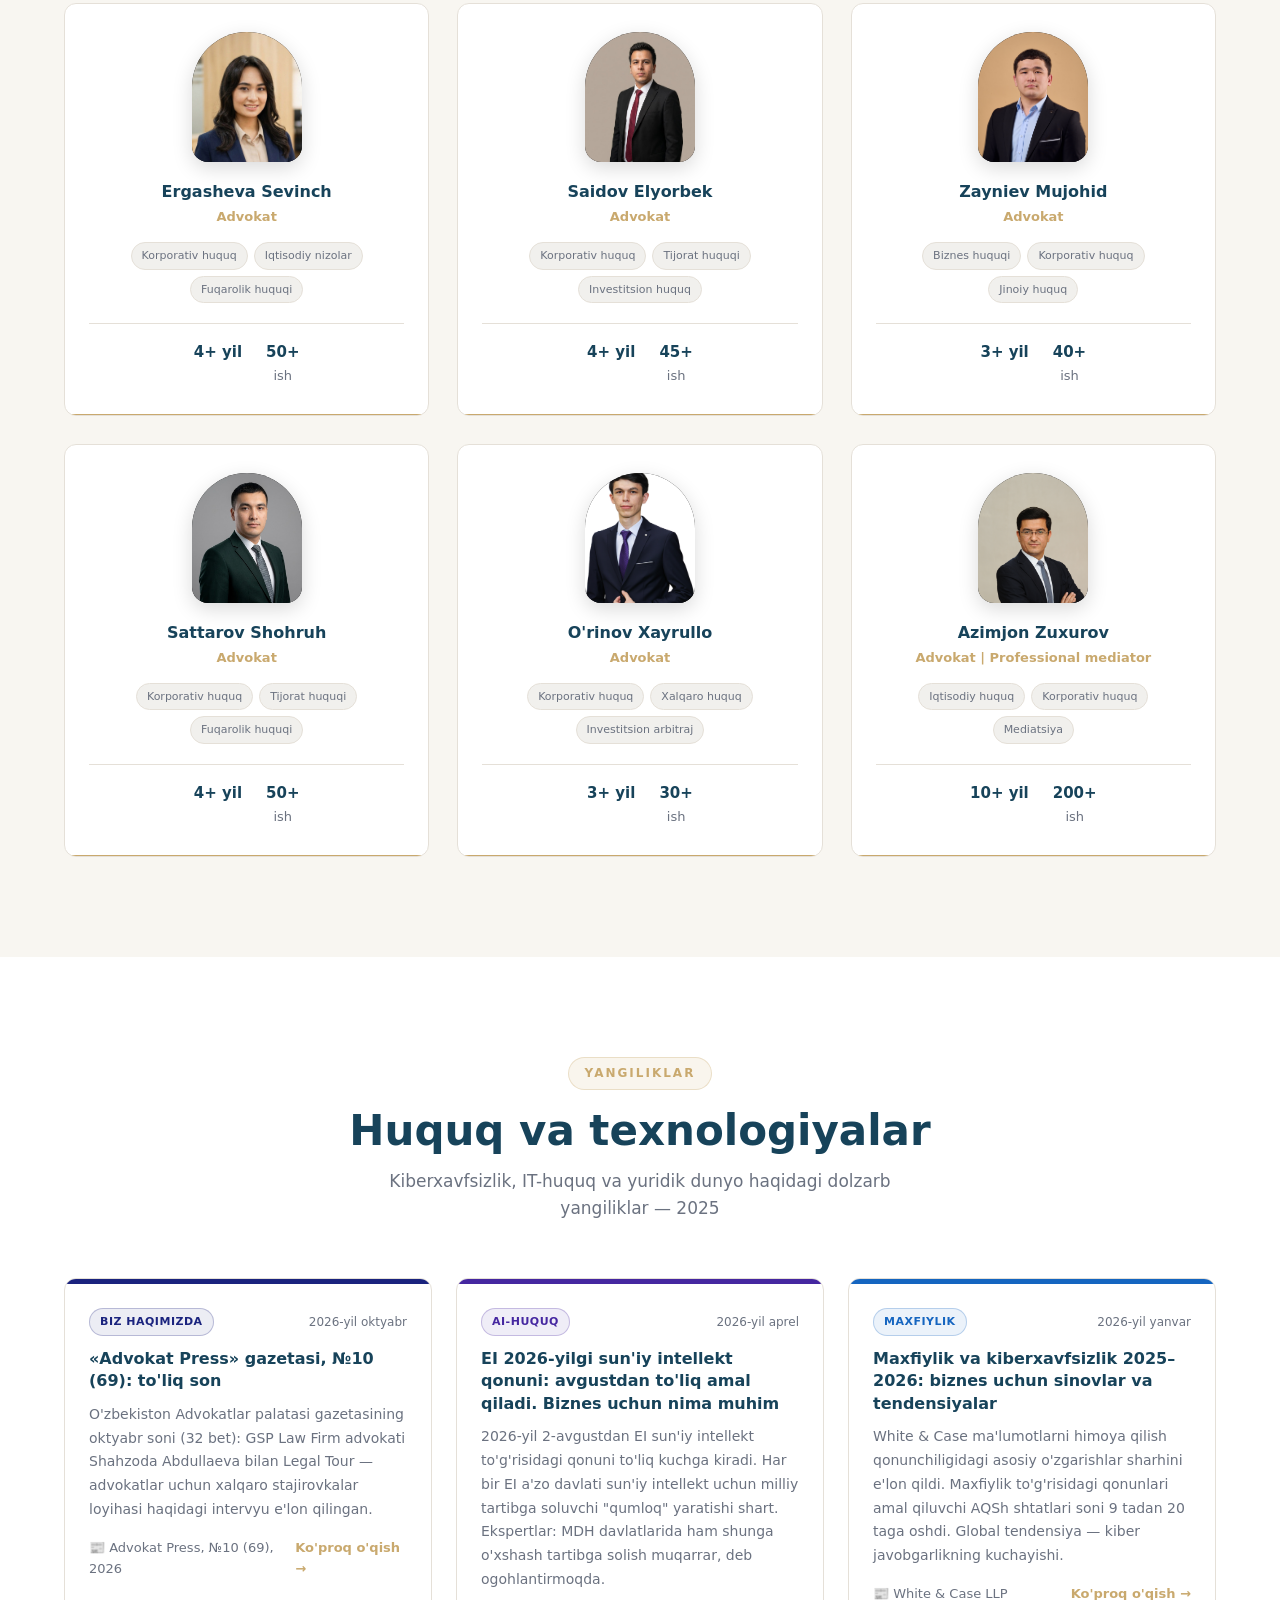
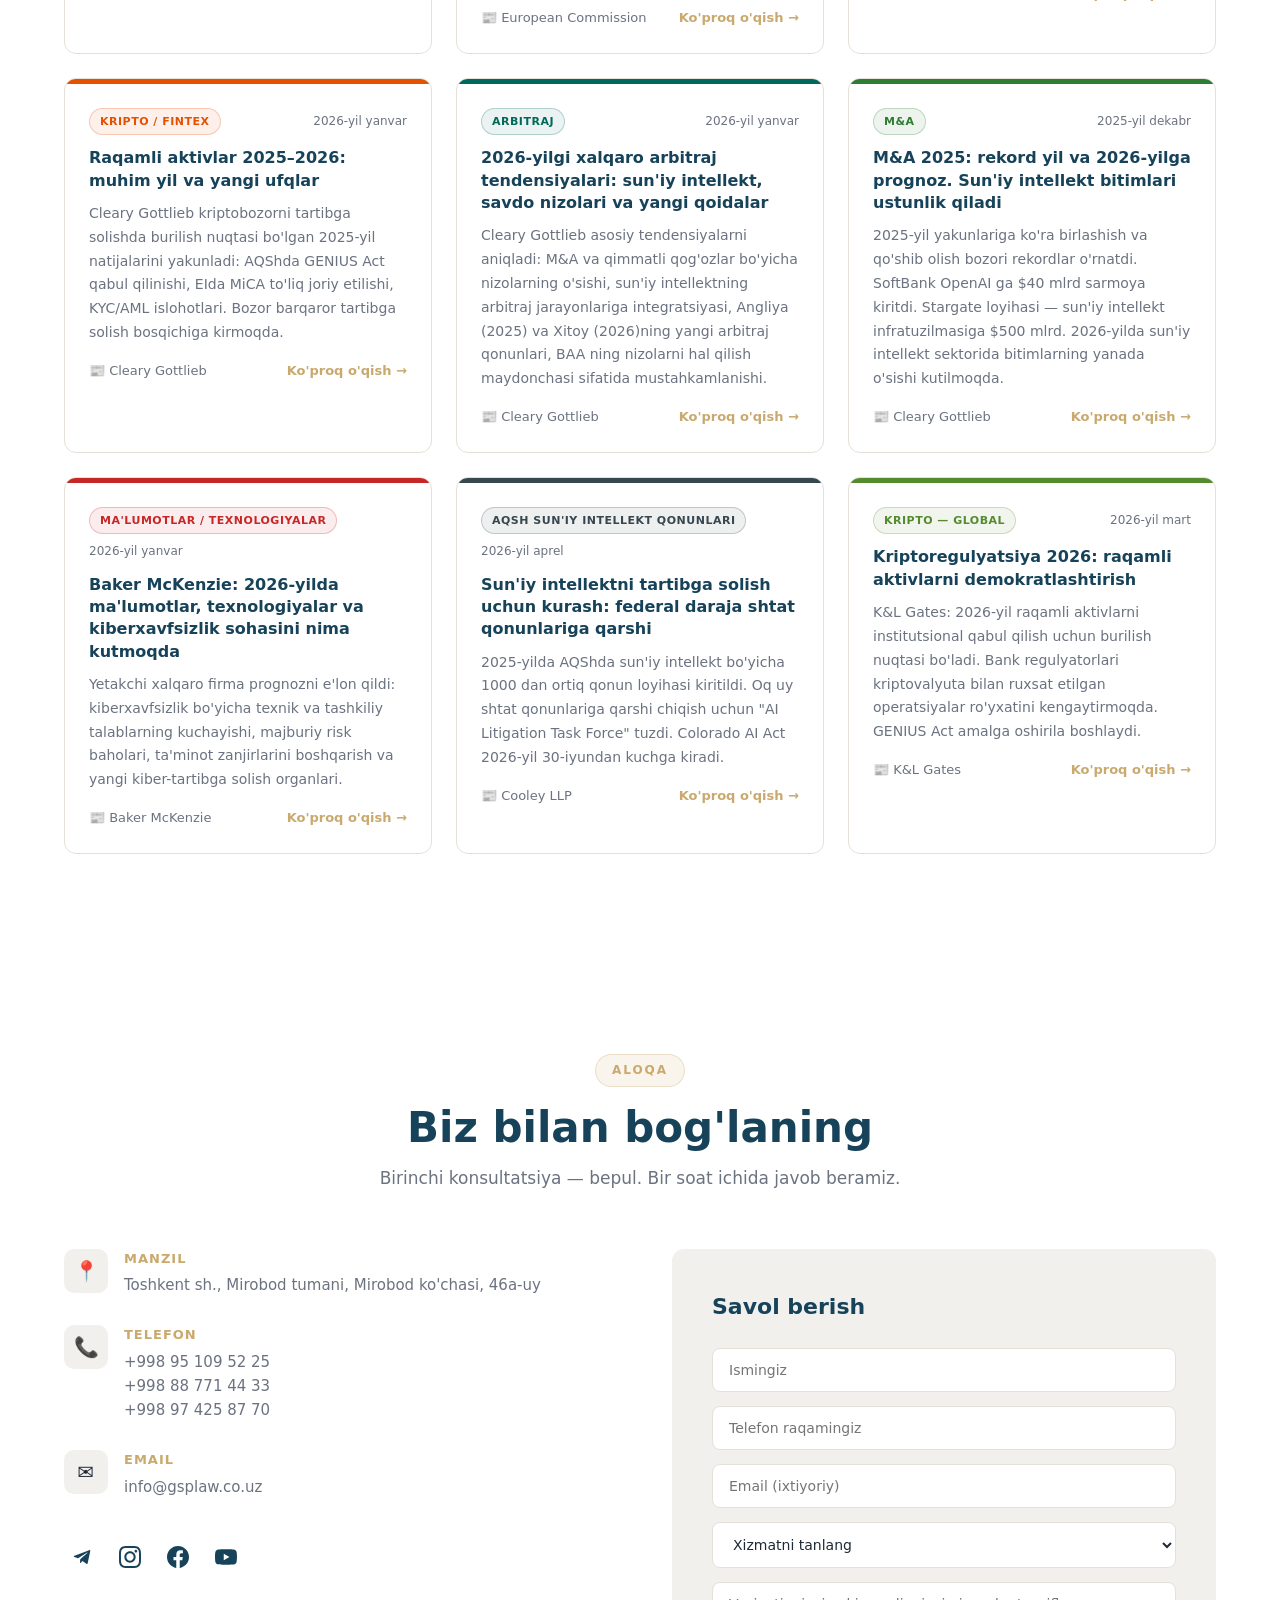
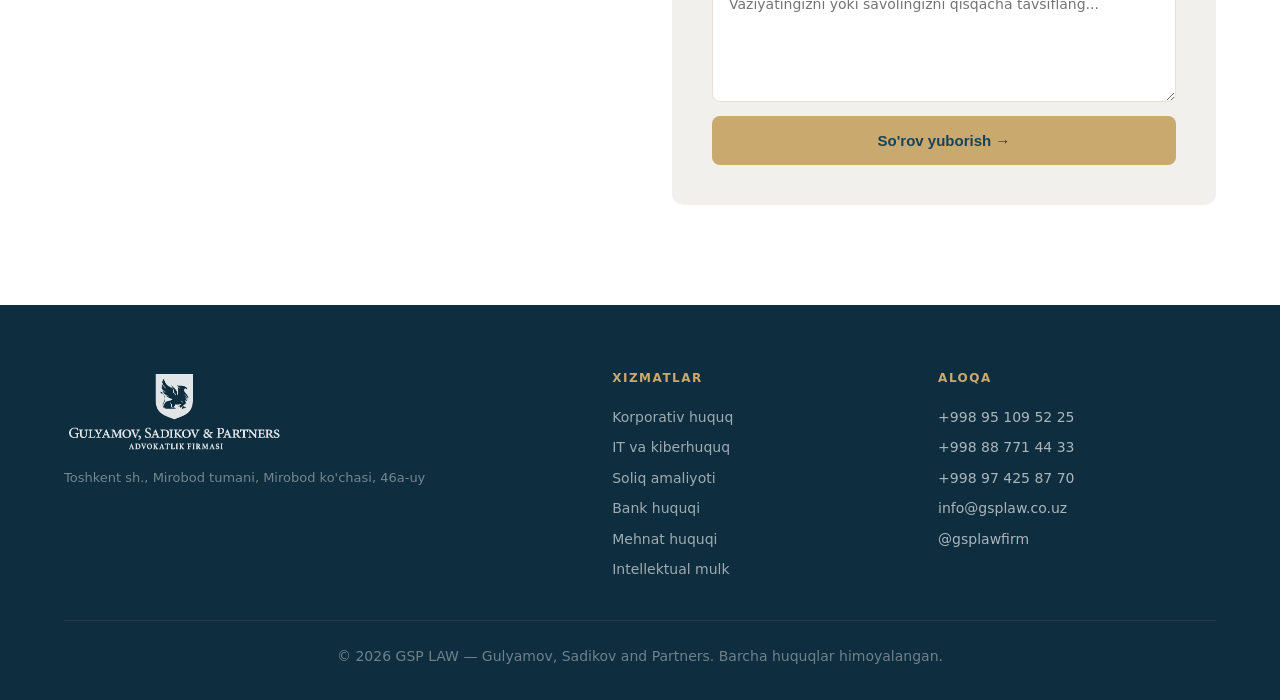
==== commit d8981aee: "Bump script cache version to v=11 Co-Authored-By: Claude Sonnet 5.5 <noreply@anthropic.com>" ====
--- a/index.html
+++ b/index.html
@@ -266,7 +266,7 @@
   </div>
 </footer>
 
-<script src="data.js?v=10"></script>
-<script src="app.js?v=10"></script>
+<script src="data.js?v=11"></script>
+<script src="app.js?v=11"></script>
 </body>
 </html>
